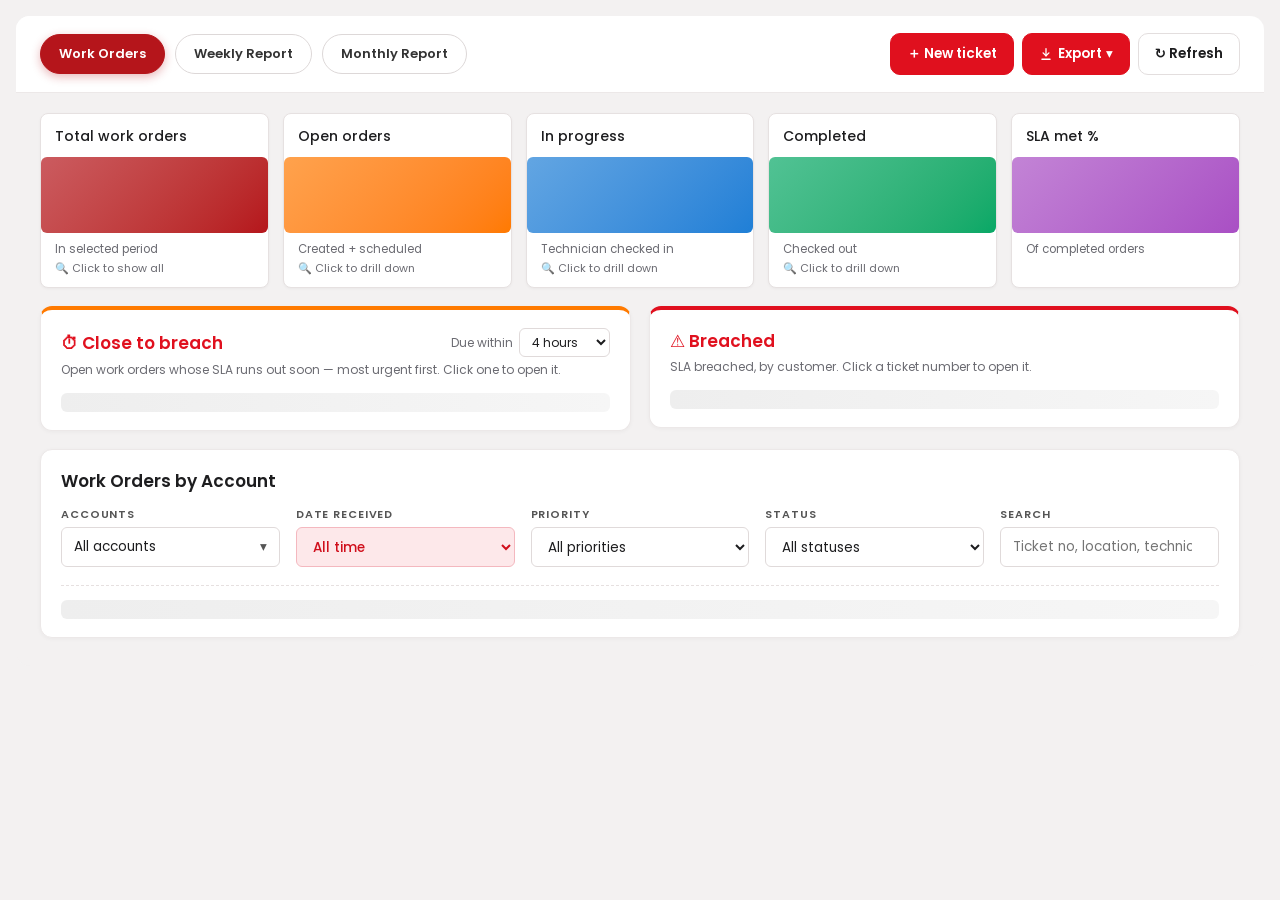
==== assets/admin-dashboard/index.html @ 190ea14c "Auto deploy build from 0981d8e" ====
<!doctype html>
<html lang="en">
<head>
<meta charset="utf-8">
<meta name="viewport" content="width=device-width,initial-scale=1">
<title>Vantage Live Operations</title>
<link rel="preconnect" href="https://fonts.googleapis.com">
<link href="https://fonts.googleapis.com/css2?family=Poppins:wght@400;500;600;700&display=swap" rel="stylesheet">
<style>
:root { --font-anthropic-sans: "Poppins", system-ui, -apple-system, "Segoe UI", sans-serif; --cds-dur-slow: .3s; }
* { box-sizing: border-box; }
html, body { margin: 0; background: #f3f1f1; }
body { padding: 16px; font-family: var(--font-anthropic-sans); }
#dash-root { max-width: 1440px; margin: 0 auto; }
.dash-skeleton { position: relative; color: transparent !important; }
.dash-skeleton:empty, .vt-kpi .val.dash-skeleton { min-height: 1.2em; background: linear-gradient(90deg,#eee,#f6f6f6,#eee); background-size: 200% 100%; border-radius: 6px; animation: vtsk 1.2s infinite linear; }
@keyframes vtsk { to { background-position: -200% 0; } }
@media (max-width: 600px) { body { padding: 8px; } }
</style>
<script>
// https://d3js.org v7.9.0 Copyright 2010-2023 Mike Bostock
!function(t,n){"object"==typeof exports&&"undefined"!=typeof module?n(exports):"function"==typeof define&&define.amd?define(["exports"],n):n((t="undefined"!=typeof globalThis?globalThis:t||self).d3=t.d3||{})}(this,(function(t){"use strict";function n(t,n){return null==t||null==n?NaN:t<n?-1:t>n?1:t>=n?0:NaN}function e(t,n){return null==t||null==n?NaN:n<t?-1:n>t?1:n>=t?0:NaN}function r(t){let r,o,a;function u(t,n,e=0,i=t.length){if(e<i){if(0!==r(n,n))return i;do{const r=e+i>>>1;o(t[r],n)<0?e=r+1:i=r}while(e<i)}return e}return 2!==t.length?(r=n,o=(e,r)=>n(t(e),r),a=(n,e)=>t(n)-e):(r=t===n||t===e?t:i,o=t,a=t),{left:u,center:function(t,n,e=0,r=t.length){const i=u(t,n,e,r-1);return i>e&&a(t[i-1],n)>-a(t[i],n)?i-1:i},right:function(t,n,e=0,i=t.length){if(e<i){if(0!==r(n,n))return i;do{const r=e+i>>>1;o(t[r],n)<=0?e=r+1:i=r}while(e<i)}return e}}}function i(){return 0}function o(t){return null===t?NaN:+t}const a=r(n),u=a.right,c=a.left,f=r(o).center;var s=u;const l=d(y),h=d((function(t){const n=y(t);return(t,e,r,i,o)=>{n(t,e,(r<<=2)+0,(i<<=2)+0,o<<=2),n(t,e,r+1,i+1,o),n(t,e,r+2,i+2,o),n(t,e,r+3,i+3,o)}}));function d(t){return function(n,e,r=e){if(!((e=+e)>=0))throw new RangeError("invalid rx");if(!((r=+r)>=0))throw new RangeError("invalid ry");let{data:i,width:o,height:a}=n;if(!((o=Math.floor(o))>=0))throw new RangeError("invalid width");if(!((a=Math.floor(void 0!==a?a:i.length/o))>=0))throw new RangeError("invalid height");if(!o||!a||!e&&!r)return n;const u=e&&t(e),c=r&&t(r),f=i.slice();return u&&c?(p(u,f,i,o,a),p(u,i,f,o,a),p(u,f,i,o,a),g(c,i,f,o,a),g(c,f,i,o,a),g(c,i,f,o,a)):u?(p(u,i,f,o,a),p(u,f,i,o,a),p(u,i,f,o,a)):c&&(g(c,i,f,o,a),g(c,f,i,o,a),g(c,i,f,o,a)),n}}function p(t,n,e,r,i){for(let o=0,a=r*i;o<a;)t(n,e,o,o+=r,1)}function g(t,n,e,r,i){for(let o=0,a=r*i;o<r;++o)t(n,e,o,o+a,r)}function y(t){const n=Math.floor(t);if(n===t)return function(t){const n=2*t+1;return(e,r,i,o,a)=>{if(!((o-=a)>=i))return;let u=t*r[i];const c=a*t;for(let t=i,n=i+c;t<n;t+=a)u+=r[Math.min(o,t)];for(let t=i,f=o;t<=f;t+=a)u+=r[Math.min(o,t+c)],e[t]=u/n,u-=r[Math.max(i,t-c)]}}(t);const e=t-n,r=2*t+1;return(t,i,o,a,u)=>{if(!((a-=u)>=o))return;let c=n*i[o];const f=u*n,s=f+u;for(let t=o,n=o+f;t<n;t+=u)c+=i[Math.min(a,t)];for(let n=o,l=a;n<=l;n+=u)c+=i[Math.min(a,n+f)],t[n]=(c+e*(i[Math.max(o,n-s)]+i[Math.min(a,n+s)]))/r,c-=i[Math.max(o,n-f)]}}function v(t,n){let e=0;if(void 0===n)for(let n of t)null!=n&&(n=+n)>=n&&++e;else{let r=-1;for(let i of t)null!=(i=n(i,++r,t))&&(i=+i)>=i&&++e}return e}function _(t){return 0|t.length}function b(t){return!(t>0)}function m(t){return"object"!=typeof t||"length"in t?t:Array.from(t)}function x(t,n){let e,r=0,i=0,o=0;if(void 0===n)for(let n of t)null!=n&&(n=+n)>=n&&(e=n-i,i+=e/++r,o+=e*(n-i));else{let a=-1;for(let u of t)null!=(u=n(u,++a,t))&&(u=+u)>=u&&(e=u-i,i+=e/++r,o+=e*(u-i))}if(r>1)return o/(r-1)}function w(t,n){const e=x(t,n);return e?Math.sqrt(e):e}function M(t,n){let e,r;if(void 0===n)for(const n of t)null!=n&&(void 0===e?n>=n&&(e=r=n):(e>n&&(e=n),r<n&&(r=n)));else{let i=-1;for(let o of t)null!=(o=n(o,++i,t))&&(void 0===e?o>=o&&(e=r=o):(e>o&&(e=o),r<o&&(r=o)))}return[e,r]}class T{constructor(){this._partials=new Float64Array(32),this._n=0}add(t){const n=this._partials;let e=0;for(let r=0;r<this._n&&r<32;r++){const i=n[r],o=t+i,a=Math.abs(t)<Math.abs(i)?t-(o-i):i-(o-t);a&&(n[e++]=a),t=o}return n[e]=t,this._n=e+1,this}valueOf(){const t=this._partials;let n,e,r,i=this._n,o=0;if(i>0){for(o=t[--i];i>0&&(n=o,e=t[--i],o=n+e,r=e-(o-n),!r););i>0&&(r<0&&t[i-1]<0||r>0&&t[i-1]>0)&&(e=2*r,n=o+e,e==n-o&&(o=n))}return o}}class InternMap extends Map{constructor(t,n=N){if(super(),Object.defineProperties(this,{_intern:{value:new Map},_key:{value:n}}),null!=t)for(const[n,e]of t)this.set(n,e)}get(t){return super.get(A(this,t))}has(t){return super.has(A(this,t))}set(t,n){return super.set(S(this,t),n)}delete(t){return super.delete(E(this,t))}}class InternSet extends Set{constructor(t,n=N){if(super(),Object.defineProperties(this,{_intern:{value:new Map},_key:{value:n}}),null!=t)for(const n of t)this.add(n)}has(t){return super.has(A(this,t))}add(t){return super.add(S(this,t))}delete(t){return super.delete(E(this,t))}}function A({_intern:t,_key:n},e){const r=n(e);return t.has(r)?t.get(r):e}function S({_intern:t,_key:n},e){const r=n(e);return t.has(r)?t.get(r):(t.set(r,e),e)}function E({_intern:t,_key:n},e){const r=n(e);return t.has(r)&&(e=t.get(r),t.delete(r)),e}function N(t){return null!==t&&"object"==typeof t?t.valueOf():t}function k(t){return t}function C(t,...n){return F(t,k,k,n)}function P(t,...n){return F(t,Array.from,k,n)}function z(t,n){for(let e=1,r=n.length;e<r;++e)t=t.flatMap((t=>t.pop().map((([n,e])=>[...t,n,e]))));return t}function $(t,n,...e){return F(t,k,n,e)}function D(t,n,...e){return F(t,Array.from,n,e)}function R(t){if(1!==t.length)throw new Error("duplicate key");return t[0]}function F(t,n,e,r){return function t(i,o){if(o>=r.length)return e(i);const a=new InternMap,u=r[o++];let c=-1;for(const t of i){const n=u(t,++c,i),e=a.get(n);e?e.push(t):a.set(n,[t])}for(const[n,e]of a)a.set(n,t(e,o));return n(a)}(t,0)}function q(t,n){return Array.from(n,(n=>t[n]))}function U(t,...n){if("function"!=typeof t[Symbol.iterator])throw new TypeError("values is not iterable");t=Array.from(t);let[e]=n;if(e&&2!==e.length||n.length>1){const r=Uint32Array.from(t,((t,n)=>n));return n.length>1?(n=n.map((n=>t.map(n))),r.sort(((t,e)=>{for(const r of n){const n=O(r[t],r[e]);if(n)return n}}))):(e=t.map(e),r.sort(((t,n)=>O(e[t],e[n])))),q(t,r)}return t.sort(I(e))}function I(t=n){if(t===n)return O;if("function"!=typeof t)throw new TypeError("compare is not a function");return(n,e)=>{const r=t(n,e);return r||0===r?r:(0===t(e,e))-(0===t(n,n))}}function O(t,n){return(null==t||!(t>=t))-(null==n||!(n>=n))||(t<n?-1:t>n?1:0)}var B=Array.prototype.slice;function Y(t){return()=>t}const L=Math.sqrt(50),j=Math.sqrt(10),H=Math.sqrt(2);function X(t,n,e){const r=(n-t)/Math.max(0,e),i=Math.floor(Math.log10(r)),o=r/Math.pow(10,i),a=o>=L?10:o>=j?5:o>=H?2:1;let u,c,f;return i<0?(f=Math.pow(10,-i)/a,u=Math.round(t*f),c=Math.round(n*f),u/f<t&&++u,c/f>n&&--c,f=-f):(f=Math.pow(10,i)*a,u=Math.round(t/f),c=Math.round(n/f),u*f<t&&++u,c*f>n&&--c),c<u&&.5<=e&&e<2?X(t,n,2*e):[u,c,f]}function G(t,n,e){if(!((e=+e)>0))return[];if((t=+t)===(n=+n))return[t];const r=n<t,[i,o,a]=r?X(n,t,e):X(t,n,e);if(!(o>=i))return[];const u=o-i+1,c=new Array(u);if(r)if(a<0)for(let t=0;t<u;++t)c[t]=(o-t)/-a;else for(let t=0;t<u;++t)c[t]=(o-t)*a;else if(a<0)for(let t=0;t<u;++t)c[t]=(i+t)/-a;else for(let t=0;t<u;++t)c[t]=(i+t)*a;return c}function V(t,n,e){return X(t=+t,n=+n,e=+e)[2]}function W(t,n,e){e=+e;const r=(n=+n)<(t=+t),i=r?V(n,t,e):V(t,n,e);return(r?-1:1)*(i<0?1/-i:i)}function Z(t,n,e){let r;for(;;){const i=V(t,n,e);if(i===r||0===i||!isFinite(i))return[t,n];i>0?(t=Math.floor(t/i)*i,n=Math.ceil(n/i)*i):i<0&&(t=Math.ceil(t*i)/i,n=Math.floor(n*i)/i),r=i}}function K(t){return Math.max(1,Math.ceil(Math.log(v(t))/Math.LN2)+1)}function Q(){var t=k,n=M,e=K;function r(r){Array.isArray(r)||(r=Array.from(r));var i,o,a,u=r.length,c=new Array(u);for(i=0;i<u;++i)c[i]=t(r[i],i,r);var f=n(c),l=f[0],h=f[1],d=e(c,l,h);if(!Array.isArray(d)){const t=h,e=+d;if(n===M&&([l,h]=Z(l,h,e)),(d=G(l,h,e))[0]<=l&&(a=V(l,h,e)),d[d.length-1]>=h)if(t>=h&&n===M){const t=V(l,h,e);isFinite(t)&&(t>0?h=(Math.floor(h/t)+1)*t:t<0&&(h=(Math.ceil(h*-t)+1)/-t))}else d.pop()}for(var p=d.length,g=0,y=p;d[g]<=l;)++g;for(;d[y-1]>h;)--y;(g||y<p)&&(d=d.slice(g,y),p=y-g);var v,_=new Array(p+1);for(i=0;i<=p;++i)(v=_[i]=[]).x0=i>0?d[i-1]:l,v.x1=i<p?d[i]:h;if(isFinite(a)){if(a>0)for(i=0;i<u;++i)null!=(o=c[i])&&l<=o&&o<=h&&_[Math.min(p,Math.floor((o-l)/a))].push(r[i]);else if(a<0)for(i=0;i<u;++i)if(null!=(o=c[i])&&l<=o&&o<=h){const t=Math.floor((l-o)*a);_[Math.min(p,t+(d[t]<=o))].push(r[i])}}else for(i=0;i<u;++i)null!=(o=c[i])&&l<=o&&o<=h&&_[s(d,o,0,p)].push(r[i]);return _}return r.value=function(n){return arguments.length?(t="function"==typeof n?n:Y(n),r):t},r.domain=function(t){return arguments.length?(n="function"==typeof t?t:Y([t[0],t[1]]),r):n},r.thresholds=function(t){return arguments.length?(e="function"==typeof t?t:Y(Array.isArray(t)?B.call(t):t),r):e},r}function J(t,n){let e;if(void 0===n)for(const n of t)null!=n&&(e<n||void 0===e&&n>=n)&&(e=n);else{let r=-1;for(let i of t)null!=(i=n(i,++r,t))&&(e<i||void 0===e&&i>=i)&&(e=i)}return e}function tt(t,n){let e,r=-1,i=-1;if(void 0===n)for(const n of t)++i,null!=n&&(e<n||void 0===e&&n>=n)&&(e=n,r=i);else for(let o of t)null!=(o=n(o,++i,t))&&(e<o||void 0===e&&o>=o)&&(e=o,r=i);return r}function nt(t,n){let e;if(void 0===n)for(const n of t)null!=n&&(e>n||void 0===e&&n>=n)&&(e=n);else{let r=-1;for(let i of t)null!=(i=n(i,++r,t))&&(e>i||void 0===e&&i>=i)&&(e=i)}return e}function et(t,n){let e,r=-1,i=-1;if(void 0===n)for(const n of t)++i,null!=n&&(e>n||void 0===e&&n>=n)&&(e=n,r=i);else for(let o of t)null!=(o=n(o,++i,t))&&(e>o||void 0===e&&o>=o)&&(e=o,r=i);return r}function rt(t,n,e=0,r=1/0,i){if(n=Math.floor(n),e=Math.floor(Math.max(0,e)),r=Math.floor(Math.min(t.length-1,r)),!(e<=n&&n<=r))return t;for(i=void 0===i?O:I(i);r>e;){if(r-e>600){const o=r-e+1,a=n-e+1,u=Math.log(o),c=.5*Math.exp(2*u/3),f=.5*Math.sqrt(u*c*(o-c)/o)*(a-o/2<0?-1:1);rt(t,n,Math.max(e,Math.floor(n-a*c/o+f)),Math.min(r,Math.floor(n+(o-a)*c/o+f)),i)}const o=t[n];let a=e,u=r;for(it(t,e,n),i(t[r],o)>0&&it(t,e,r);a<u;){for(it(t,a,u),++a,--u;i(t[a],o)<0;)++a;for(;i(t[u],o)>0;)--u}0===i(t[e],o)?it(t,e,u):(++u,it(t,u,r)),u<=n&&(e=u+1),n<=u&&(r=u-1)}return t}function it(t,n,e){const r=t[n];t[n]=t[e],t[e]=r}function ot(t,e=n){let r,i=!1;if(1===e.length){let o;for(const a of t){const t=e(a);(i?n(t,o)>0:0===n(t,t))&&(r=a,o=t,i=!0)}}else for(const n of t)(i?e(n,r)>0:0===e(n,n))&&(r=n,i=!0);return r}function at(t,n,e){if(t=Float64Array.from(function*(t,n){if(void 0===n)for(let n of t)null!=n&&(n=+n)>=n&&(yield n);else{let e=-1;for(let r of t)null!=(r=n(r,++e,t))&&(r=+r)>=r&&(yield r)}}(t,e)),(r=t.length)&&!isNaN(n=+n)){if(n<=0||r<2)return nt(t);if(n>=1)return J(t);var r,i=(r-1)*n,o=Math.floor(i),a=J(rt(t,o).subarray(0,o+1));return a+(nt(t.subarray(o+1))-a)*(i-o)}}function ut(t,n,e=o){if((r=t.length)&&!isNaN(n=+n)){if(n<=0||r<2)return+e(t[0],0,t);if(n>=1)return+e(t[r-1],r-1,t);var r,i=(r-1)*n,a=Math.floor(i),u=+e(t[a],a,t);return u+(+e(t[a+1],a+1,t)-u)*(i-a)}}function ct(t,n,e=o){if(!isNaN(n=+n)){if(r=Float64Array.from(t,((n,r)=>o(e(t[r],r,t)))),n<=0)return et(r);if(n>=1)return tt(r);var r,i=Uint32Array.from(t,((t,n)=>n)),a=r.length-1,u=Math.floor(a*n);return rt(i,u,0,a,((t,n)=>O(r[t],r[n]))),(u=ot(i.subarray(0,u+1),(t=>r[t])))>=0?u:-1}}function ft(t){return Array.from(function*(t){for(const n of t)yield*n}(t))}function st(t,n){return[t,n]}function lt(t,n,e){t=+t,n=+n,e=(i=arguments.length)<2?(n=t,t=0,1):i<3?1:+e;for(var r=-1,i=0|Math.max(0,Math.ceil((n-t)/e)),o=new Array(i);++r<i;)o[r]=t+r*e;return o}function ht(t,e=n){if(1===e.length)return et(t,e);let r,i=-1,o=-1;for(const n of t)++o,(i<0?0===e(n,n):e(n,r)<0)&&(r=n,i=o);return i}var dt=pt(Math.random);function pt(t){return function(n,e=0,r=n.length){let i=r-(e=+e);for(;i;){const r=t()*i--|0,o=n[i+e];n[i+e]=n[r+e],n[r+e]=o}return n}}function gt(t){if(!(i=t.length))return[];for(var n=-1,e=nt(t,yt),r=new Array(e);++n<e;)for(var i,o=-1,a=r[n]=new Array(i);++o<i;)a[o]=t[o][n];return r}function yt(t){return t.length}function vt(t){return t instanceof InternSet?t:new InternSet(t)}function _t(t,n){const e=t[Symbol.iterator](),r=new Set;for(const t of n){const n=bt(t);if(r.has(n))continue;let i,o;for(;({value:i,done:o}=e.next());){if(o)return!1;const t=bt(i);if(r.add(t),Object.is(n,t))break}}return!0}function bt(t){return null!==t&&"object"==typeof t?t.valueOf():t}function mt(t){return t}var xt=1,wt=2,Mt=3,Tt=4,At=1e-6;function St(t){return"translate("+t+",0)"}function Et(t){return"translate(0,"+t+")"}function Nt(t){return n=>+t(n)}function kt(t,n){return n=Math.max(0,t.bandwidth()-2*n)/2,t.round()&&(n=Math.round(n)),e=>+t(e)+n}function Ct(){return!this.__axis}function Pt(t,n){var e=[],r=null,i=null,o=6,a=6,u=3,c="undefined"!=typeof window&&window.devicePixelRatio>1?0:.5,f=t===xt||t===Tt?-1:1,s=t===Tt||t===wt?"x":"y",l=t===xt||t===Mt?St:Et;function h(h){var d=null==r?n.ticks?n.ticks.apply(n,e):n.domain():r,p=null==i?n.tickFormat?n.tickFormat.apply(n,e):mt:i,g=Math.max(o,0)+u,y=n.range(),v=+y[0]+c,_=+y[y.length-1]+c,b=(n.bandwidth?kt:Nt)(n.copy(),c),m=h.selection?h.selection():h,x=m.selectAll(".domain").data([null]),w=m.selectAll(".tick").data(d,n).order(),M=w.exit(),T=w.enter().append("g").attr("class","tick"),A=w.select("line"),S=w.select("text");x=x.merge(x.enter().insert("path",".tick").attr("class","domain").attr("stroke","currentColor")),w=w.merge(T),A=A.merge(T.append("line").attr("stroke","currentColor").attr(s+"2",f*o)),S=S.merge(T.append("text").attr("fill","currentColor").attr(s,f*g).attr("dy",t===xt?"0em":t===Mt?"0.71em":"0.32em")),h!==m&&(x=x.transition(h),w=w.transition(h),A=A.transition(h),S=S.transition(h),M=M.transition(h).attr("opacity",At).attr("transform",(function(t){return isFinite(t=b(t))?l(t+c):this.getAttribute("transform")})),T.attr("opacity",At).attr("transform",(function(t){var n=this.parentNode.__axis;return l((n&&isFinite(n=n(t))?n:b(t))+c)}))),M.remove(),x.attr("d",t===Tt||t===wt?a?"M"+f*a+","+v+"H"+c+"V"+_+"H"+f*a:"M"+c+","+v+"V"+_:a?"M"+v+","+f*a+"V"+c+"H"+_+"V"+f*a:"M"+v+","+c+"H"+_),w.attr("opacity",1).attr("transform",(function(t){return l(b(t)+c)})),A.attr(s+"2",f*o),S.attr(s,f*g).text(p),m.filter(Ct).attr("fill","none").attr("font-size",10).attr("font-family","sans-serif").attr("text-anchor",t===wt?"start":t===Tt?"end":"middle"),m.each((function(){this.__axis=b}))}return h.scale=function(t){return arguments.length?(n=t,h):n},h.ticks=function(){return e=Array.from(arguments),h},h.tickArguments=function(t){return arguments.length?(e=null==t?[]:Array.from(t),h):e.slice()},h.tickValues=function(t){return arguments.length?(r=null==t?null:Array.from(t),h):r&&r.slice()},h.tickFormat=function(t){return arguments.length?(i=t,h):i},h.tickSize=function(t){return arguments.length?(o=a=+t,h):o},h.tickSizeInner=function(t){return arguments.length?(o=+t,h):o},h.tickSizeOuter=function(t){return arguments.length?(a=+t,h):a},h.tickPadding=function(t){return arguments.length?(u=+t,h):u},h.offset=function(t){return arguments.length?(c=+t,h):c},h}var zt={value:()=>{}};function $t(){for(var t,n=0,e=arguments.length,r={};n<e;++n){if(!(t=arguments[n]+"")||t in r||/[\s.]/.test(t))throw new Error("illegal type: "+t);r[t]=[]}return new Dt(r)}function Dt(t){this._=t}function Rt(t,n){for(var e,r=0,i=t.length;r<i;++r)if((e=t[r]).name===n)return e.value}function Ft(t,n,e){for(var r=0,i=t.length;r<i;++r)if(t[r].name===n){t[r]=zt,t=t.slice(0,r).concat(t.slice(r+1));break}return null!=e&&t.push({name:n,value:e}),t}Dt.prototype=$t.prototype={constructor:Dt,on:function(t,n){var e,r,i=this._,o=(r=i,(t+"").trim().split(/^|\s+/).map((function(t){var n="",e=t.indexOf(".");if(e>=0&&(n=t.slice(e+1),t=t.slice(0,e)),t&&!r.hasOwnProperty(t))throw new Error("unknown type: "+t);return{type:t,name:n}}))),a=-1,u=o.length;if(!(arguments.length<2)){if(null!=n&&"function"!=typeof n)throw new Error("invalid callback: "+n);for(;++a<u;)if(e=(t=o[a]).type)i[e]=Ft(i[e],t.name,n);else if(null==n)for(e in i)i[e]=Ft(i[e],t.name,null);return this}for(;++a<u;)if((e=(t=o[a]).type)&&(e=Rt(i[e],t.name)))return e},copy:function(){var t={},n=this._;for(var e in n)t[e]=n[e].slice();return new Dt(t)},call:function(t,n){if((e=arguments.length-2)>0)for(var e,r,i=new Array(e),o=0;o<e;++o)i[o]=arguments[o+2];if(!this._.hasOwnProperty(t))throw new Error("unknown type: "+t);for(o=0,e=(r=this._[t]).length;o<e;++o)r[o].value.apply(n,i)},apply:function(t,n,e){if(!this._.hasOwnProperty(t))throw new Error("unknown type: "+t);for(var r=this._[t],i=0,o=r.length;i<o;++i)r[i].value.apply(n,e)}};var qt="http://www.w3.org/1999/xhtml",Ut={svg:"http://www.w3.org/2000/svg",xhtml:qt,xlink:"http://www.w3.org/1999/xlink",xml:"http://www.w3.org/XML/1998/namespace",xmlns:"http://www.w3.org/2000/xmlns/"};function It(t){var n=t+="",e=n.indexOf(":");return e>=0&&"xmlns"!==(n=t.slice(0,e))&&(t=t.slice(e+1)),Ut.hasOwnProperty(n)?{space:Ut[n],local:t}:t}function Ot(t){return function(){var n=this.ownerDocument,e=this.namespaceURI;return e===qt&&n.documentElement.namespaceURI===qt?n.createElement(t):n.createElementNS(e,t)}}function Bt(t){return function(){return this.ownerDocument.createElementNS(t.space,t.local)}}function Yt(t){var n=It(t);return(n.local?Bt:Ot)(n)}function Lt(){}function jt(t){return null==t?Lt:function(){return this.querySelector(t)}}function Ht(t){return null==t?[]:Array.isArray(t)?t:Array.from(t)}function Xt(){return[]}function Gt(t){return null==t?Xt:function(){return this.querySelectorAll(t)}}function Vt(t){return function(){return this.matches(t)}}function Wt(t){return function(n){return n.matches(t)}}var Zt=Array.prototype.find;function Kt(){return this.firstElementChild}var Qt=Array.prototype.filter;function Jt(){return Array.from(this.children)}function tn(t){return new Array(t.length)}function nn(t,n){this.ownerDocument=t.ownerDocument,this.namespaceURI=t.namespaceURI,this._next=null,this._parent=t,this.__data__=n}function en(t,n,e,r,i,o){for(var a,u=0,c=n.length,f=o.length;u<f;++u)(a=n[u])?(a.__data__=o[u],r[u]=a):e[u]=new nn(t,o[u]);for(;u<c;++u)(a=n[u])&&(i[u]=a)}function rn(t,n,e,r,i,o,a){var u,c,f,s=new Map,l=n.length,h=o.length,d=new Array(l);for(u=0;u<l;++u)(c=n[u])&&(d[u]=f=a.call(c,c.__data__,u,n)+"",s.has(f)?i[u]=c:s.set(f,c));for(u=0;u<h;++u)f=a.call(t,o[u],u,o)+"",(c=s.get(f))?(r[u]=c,c.__data__=o[u],s.delete(f)):e[u]=new nn(t,o[u]);for(u=0;u<l;++u)(c=n[u])&&s.get(d[u])===c&&(i[u]=c)}function on(t){return t.__data__}function an(t){return"object"==typeof t&&"length"in t?t:Array.from(t)}function un(t,n){return t<n?-1:t>n?1:t>=n?0:NaN}function cn(t){return function(){this.removeAttribute(t)}}function fn(t){return function(){this.removeAttributeNS(t.space,t.local)}}function sn(t,n){return function(){this.setAttribute(t,n)}}function ln(t,n){return function(){this.setAttributeNS(t.space,t.local,n)}}function hn(t,n){return function(){var e=n.apply(this,arguments);null==e?this.removeAttribute(t):this.setAttribute(t,e)}}function dn(t,n){return function(){var e=n.apply(this,arguments);null==e?this.removeAttributeNS(t.space,t.local):this.setAttributeNS(t.space,t.local,e)}}function pn(t){return t.ownerDocument&&t.ownerDocument.defaultView||t.document&&t||t.defaultView}function gn(t){return function(){this.style.removeProperty(t)}}function yn(t,n,e){return function(){this.style.setProperty(t,n,e)}}function vn(t,n,e){return function(){var r=n.apply(this,arguments);null==r?this.style.removeProperty(t):this.style.setProperty(t,r,e)}}function _n(t,n){return t.style.getPropertyValue(n)||pn(t).getComputedStyle(t,null).getPropertyValue(n)}function bn(t){return function(){delete this[t]}}function mn(t,n){return function(){this[t]=n}}function xn(t,n){return function(){var e=n.apply(this,arguments);null==e?delete this[t]:this[t]=e}}function wn(t){return t.trim().split(/^|\s+/)}function Mn(t){return t.classList||new Tn(t)}function Tn(t){this._node=t,this._names=wn(t.getAttribute("class")||"")}function An(t,n){for(var e=Mn(t),r=-1,i=n.length;++r<i;)e.add(n[r])}function Sn(t,n){for(var e=Mn(t),r=-1,i=n.length;++r<i;)e.remove(n[r])}function En(t){return function(){An(this,t)}}function Nn(t){return function(){Sn(this,t)}}function kn(t,n){return function(){(n.apply(this,arguments)?An:Sn)(this,t)}}function Cn(){this.textContent=""}function Pn(t){return function(){this.textContent=t}}function zn(t){return function(){var n=t.apply(this,arguments);this.textContent=null==n?"":n}}function $n(){this.innerHTML=""}function Dn(t){return function(){this.innerHTML=t}}function Rn(t){return function(){var n=t.apply(this,arguments);this.innerHTML=null==n?"":n}}function Fn(){this.nextSibling&&this.parentNode.appendChild(this)}function qn(){this.previousSibling&&this.parentNode.insertBefore(this,this.parentNode.firstChild)}function Un(){return null}function In(){var t=this.parentNode;t&&t.removeChild(this)}function On(){var t=this.cloneNode(!1),n=this.parentNode;return n?n.insertBefore(t,this.nextSibling):t}function Bn(){var t=this.cloneNode(!0),n=this.parentNode;return n?n.insertBefore(t,this.nextSibling):t}function Yn(t){return function(){var n=this.__on;if(n){for(var e,r=0,i=-1,o=n.length;r<o;++r)e=n[r],t.type&&e.type!==t.type||e.name!==t.name?n[++i]=e:this.removeEventListener(e.type,e.listener,e.options);++i?n.length=i:delete this.__on}}}function Ln(t,n,e){return function(){var r,i=this.__on,o=function(t){return function(n){t.call(this,n,this.__data__)}}(n);if(i)for(var a=0,u=i.length;a<u;++a)if((r=i[a]).type===t.type&&r.name===t.name)return this.removeEventListener(r.type,r.listener,r.options),this.addEventListener(r.type,r.listener=o,r.options=e),void(r.value=n);this.addEventListener(t.type,o,e),r={type:t.type,name:t.name,value:n,listener:o,options:e},i?i.push(r):this.__on=[r]}}function jn(t,n,e){var r=pn(t),i=r.CustomEvent;"function"==typeof i?i=new i(n,e):(i=r.document.createEvent("Event"),e?(i.initEvent(n,e.bubbles,e.cancelable),i.detail=e.detail):i.initEvent(n,!1,!1)),t.dispatchEvent(i)}function Hn(t,n){return function(){return jn(this,t,n)}}function Xn(t,n){return function(){return jn(this,t,n.apply(this,arguments))}}nn.prototype={constructor:nn,appendChild:function(t){return this._parent.insertBefore(t,this._next)},insertBefore:function(t,n){return this._parent.insertBefore(t,n)},querySelector:function(t){return this._parent.querySelector(t)},querySelectorAll:function(t){return this._parent.querySelectorAll(t)}},Tn.prototype={add:function(t){this._names.indexOf(t)<0&&(this._names.push(t),this._node.setAttribute("class",this._names.join(" ")))},remove:function(t){var n=this._names.indexOf(t);n>=0&&(this._names.splice(n,1),this._node.setAttribute("class",this._names.join(" ")))},contains:function(t){return this._names.indexOf(t)>=0}};var Gn=[null];function Vn(t,n){this._groups=t,this._parents=n}function Wn(){return new Vn([[document.documentElement]],Gn)}function Zn(t){return"string"==typeof t?new Vn([[document.querySelector(t)]],[document.documentElement]):new Vn([[t]],Gn)}Vn.prototype=Wn.prototype={constructor:Vn,select:function(t){"function"!=typeof t&&(t=jt(t));for(var n=this._groups,e=n.length,r=new Array(e),i=0;i<e;++i)for(var o,a,u=n[i],c=u.length,f=r[i]=new Array(c),s=0;s<c;++s)(o=u[s])&&(a=t.call(o,o.__data__,s,u))&&("__data__"in o&&(a.__data__=o.__data__),f[s]=a);return new Vn(r,this._parents)},selectAll:function(t){t="function"==typeof t?function(t){return function(){return Ht(t.apply(this,arguments))}}(t):Gt(t);for(var n=this._groups,e=n.length,r=[],i=[],o=0;o<e;++o)for(var a,u=n[o],c=u.length,f=0;f<c;++f)(a=u[f])&&(r.push(t.call(a,a.__data__,f,u)),i.push(a));return new Vn(r,i)},selectChild:function(t){return this.select(null==t?Kt:function(t){return function(){return Zt.call(this.children,t)}}("function"==typeof t?t:Wt(t)))},selectChildren:function(t){return this.selectAll(null==t?Jt:function(t){return function(){return Qt.call(this.children,t)}}("function"==typeof t?t:Wt(t)))},filter:function(t){"function"!=typeof t&&(t=Vt(t));for(var n=this._groups,e=n.length,r=new Array(e),i=0;i<e;++i)for(var o,a=n[i],u=a.length,c=r[i]=[],f=0;f<u;++f)(o=a[f])&&t.call(o,o.__data__,f,a)&&c.push(o);return new Vn(r,this._parents)},data:function(t,n){if(!arguments.length)return Array.from(this,on);var e=n?rn:en,r=this._parents,i=this._groups;"function"!=typeof t&&(t=function(t){return function(){return t}}(t));for(var o=i.length,a=new Array(o),u=new Array(o),c=new Array(o),f=0;f<o;++f){var s=r[f],l=i[f],h=l.length,d=an(t.call(s,s&&s.__data__,f,r)),p=d.length,g=u[f]=new Array(p),y=a[f]=new Array(p);e(s,l,g,y,c[f]=new Array(h),d,n);for(var v,_,b=0,m=0;b<p;++b)if(v=g[b]){for(b>=m&&(m=b+1);!(_=y[m])&&++m<p;);v._next=_||null}}return(a=new Vn(a,r))._enter=u,a._exit=c,a},enter:function(){return new Vn(this._enter||this._groups.map(tn),this._parents)},exit:function(){return new Vn(this._exit||this._groups.map(tn),this._parents)},join:function(t,n,e){var r=this.enter(),i=this,o=this.exit();return"function"==typeof t?(r=t(r))&&(r=r.selection()):r=r.append(t+""),null!=n&&(i=n(i))&&(i=i.selection()),null==e?o.remove():e(o),r&&i?r.merge(i).order():i},merge:function(t){for(var n=t.selection?t.selection():t,e=this._groups,r=n._groups,i=e.length,o=r.length,a=Math.min(i,o),u=new Array(i),c=0;c<a;++c)for(var f,s=e[c],l=r[c],h=s.length,d=u[c]=new Array(h),p=0;p<h;++p)(f=s[p]||l[p])&&(d[p]=f);for(;c<i;++c)u[c]=e[c];return new Vn(u,this._parents)},selection:function(){return this},order:function(){for(var t=this._groups,n=-1,e=t.length;++n<e;)for(var r,i=t[n],o=i.length-1,a=i[o];--o>=0;)(r=i[o])&&(a&&4^r.compareDocumentPosition(a)&&a.parentNode.insertBefore(r,a),a=r);return this},sort:function(t){function n(n,e){return n&&e?t(n.__data__,e.__data__):!n-!e}t||(t=un);for(var e=this._groups,r=e.length,i=new Array(r),o=0;o<r;++o){for(var a,u=e[o],c=u.length,f=i[o]=new Array(c),s=0;s<c;++s)(a=u[s])&&(f[s]=a);f.sort(n)}return new Vn(i,this._parents).order()},call:function(){var t=arguments[0];return arguments[0]=this,t.apply(null,arguments),this},nodes:function(){return Array.from(this)},node:function(){for(var t=this._groups,n=0,e=t.length;n<e;++n)for(var r=t[n],i=0,o=r.length;i<o;++i){var a=r[i];if(a)return a}return null},size:function(){let t=0;for(const n of this)++t;return t},empty:function(){return!this.node()},each:function(t){for(var n=this._groups,e=0,r=n.length;e<r;++e)for(var i,o=n[e],a=0,u=o.length;a<u;++a)(i=o[a])&&t.call(i,i.__data__,a,o);return this},attr:function(t,n){var e=It(t);if(arguments.length<2){var r=this.node();return e.local?r.getAttributeNS(e.space,e.local):r.getAttribute(e)}return this.each((null==n?e.local?fn:cn:"function"==typeof n?e.local?dn:hn:e.local?ln:sn)(e,n))},style:function(t,n,e){return arguments.length>1?this.each((null==n?gn:"function"==typeof n?vn:yn)(t,n,null==e?"":e)):_n(this.node(),t)},property:function(t,n){return arguments.length>1?this.each((null==n?bn:"function"==typeof n?xn:mn)(t,n)):this.node()[t]},classed:function(t,n){var e=wn(t+"");if(arguments.length<2){for(var r=Mn(this.node()),i=-1,o=e.length;++i<o;)if(!r.contains(e[i]))return!1;return!0}return this.each(("function"==typeof n?kn:n?En:Nn)(e,n))},text:function(t){return arguments.length?this.each(null==t?Cn:("function"==typeof t?zn:Pn)(t)):this.node().textContent},html:function(t){return arguments.length?this.each(null==t?$n:("function"==typeof t?Rn:Dn)(t)):this.node().innerHTML},raise:function(){return this.each(Fn)},lower:function(){return this.each(qn)},append:function(t){var n="function"==typeof t?t:Yt(t);return this.select((function(){return this.appendChild(n.apply(this,arguments))}))},insert:function(t,n){var e="function"==typeof t?t:Yt(t),r=null==n?Un:"function"==typeof n?n:jt(n);return this.select((function(){return this.insertBefore(e.apply(this,arguments),r.apply(this,arguments)||null)}))},remove:function(){return this.each(In)},clone:function(t){return this.select(t?Bn:On)},datum:function(t){return arguments.length?this.property("__data__",t):this.node().__data__},on:function(t,n,e){var r,i,o=function(t){return t.trim().split(/^|\s+/).map((function(t){var n="",e=t.indexOf(".");return e>=0&&(n=t.slice(e+1),t=t.slice(0,e)),{type:t,name:n}}))}(t+""),a=o.length;if(!(arguments.length<2)){for(u=n?Ln:Yn,r=0;r<a;++r)this.each(u(o[r],n,e));return this}var u=this.node().__on;if(u)for(var c,f=0,s=u.length;f<s;++f)for(r=0,c=u[f];r<a;++r)if((i=o[r]).type===c.type&&i.name===c.name)return c.value},dispatch:function(t,n){return this.each(("function"==typeof n?Xn:Hn)(t,n))},[Symbol.iterator]:function*(){for(var t=this._groups,n=0,e=t.length;n<e;++n)for(var r,i=t[n],o=0,a=i.length;o<a;++o)(r=i[o])&&(yield r)}};var Kn=0;function Qn(){return new Jn}function Jn(){this._="@"+(++Kn).toString(36)}function te(t){let n;for(;n=t.sourceEvent;)t=n;return t}function ne(t,n){if(t=te(t),void 0===n&&(n=t.currentTarget),n){var e=n.ownerSVGElement||n;if(e.createSVGPoint){var r=e.createSVGPoint();return r.x=t.clientX,r.y=t.clientY,[(r=r.matrixTransform(n.getScreenCTM().inverse())).x,r.y]}if(n.getBoundingClientRect){var i=n.getBoundingClientRect();return[t.clientX-i.left-n.clientLeft,t.clientY-i.top-n.clientTop]}}return[t.pageX,t.pageY]}Jn.prototype=Qn.prototype={constructor:Jn,get:function(t){for(var n=this._;!(n in t);)if(!(t=t.parentNode))return;return t[n]},set:function(t,n){return t[this._]=n},remove:function(t){return this._ in t&&delete t[this._]},toString:function(){return this._}};const ee={passive:!1},re={capture:!0,passive:!1};function ie(t){t.stopImmediatePropagation()}function oe(t){t.preventDefault(),t.stopImmediatePropagation()}function ae(t){var n=t.document.documentElement,e=Zn(t).on("dragstart.drag",oe,re);"onselectstart"in n?e.on("selectstart.drag",oe,re):(n.__noselect=n.style.MozUserSelect,n.style.MozUserSelect="none")}function ue(t,n){var e=t.document.documentElement,r=Zn(t).on("dragstart.drag",null);n&&(r.on("click.drag",oe,re),setTimeout((function(){r.on("click.drag",null)}),0)),"onselectstart"in e?r.on("selectstart.drag",null):(e.style.MozUserSelect=e.__noselect,delete e.__noselect)}var ce=t=>()=>t;function fe(t,{sourceEvent:n,subject:e,target:r,identifier:i,active:o,x:a,y:u,dx:c,dy:f,dispatch:s}){Object.defineProperties(this,{type:{value:t,enumerable:!0,configurable:!0},sourceEvent:{value:n,enumerable:!0,configurable:!0},subject:{value:e,enumerable:!0,configurable:!0},target:{value:r,enumerable:!0,configurable:!0},identifier:{value:i,enumerable:!0,configurable:!0},active:{value:o,enumerable:!0,configurable:!0},x:{value:a,enumerable:!0,configurable:!0},y:{value:u,enumerable:!0,configurable:!0},dx:{value:c,enumerable:!0,configurable:!0},dy:{value:f,enumerable:!0,configurable:!0},_:{value:s}})}function se(t){return!t.ctrlKey&&!t.button}function le(){return this.parentNode}function he(t,n){return null==n?{x:t.x,y:t.y}:n}function de(){return navigator.maxTouchPoints||"ontouchstart"in this}function pe(t,n,e){t.prototype=n.prototype=e,e.constructor=t}function ge(t,n){var e=Object.create(t.prototype);for(var r in n)e[r]=n[r];return e}function ye(){}fe.prototype.on=function(){var t=this._.on.apply(this._,arguments);return t===this._?this:t};var ve=.7,_e=1/ve,be="\\s*([+-]?\\d+)\\s*",me="\\s*([+-]?(?:\\d*\\.)?\\d+(?:[eE][+-]?\\d+)?)\\s*",xe="\\s*([+-]?(?:\\d*\\.)?\\d+(?:[eE][+-]?\\d+)?)%\\s*",we=/^#([0-9a-f]{3,8})$/,Me=new RegExp(`^rgb\\(${be},${be},${be}\\)$`),Te=new RegExp(`^rgb\\(${xe},${xe},${xe}\\)$`),Ae=new RegExp(`^rgba\\(${be},${be},${be},${me}\\)$`),Se=new RegExp(`^rgba\\(${xe},${xe},${xe},${me}\\)$`),Ee=new RegExp(`^hsl\\(${me},${xe},${xe}\\)$`),Ne=new RegExp(`^hsla\\(${me},${xe},${xe},${me}\\)$`),ke={aliceblue:15792383,antiquewhite:16444375,aqua:65535,aquamarine:8388564,azure:15794175,beige:16119260,bisque:16770244,black:0,blanchedalmond:16772045,blue:255,blueviolet:9055202,brown:10824234,burlywood:14596231,cadetblue:6266528,chartreuse:8388352,chocolate:13789470,coral:16744272,cornflowerblue:6591981,cornsilk:16775388,crimson:14423100,cyan:65535,darkblue:139,darkcyan:35723,darkgoldenrod:12092939,darkgray:11119017,darkgreen:25600,darkgrey:11119017,darkkhaki:12433259,darkmagenta:9109643,darkolivegreen:5597999,darkorange:16747520,darkorchid:10040012,darkred:9109504,darksalmon:15308410,darkseagreen:9419919,darkslateblue:4734347,darkslategray:3100495,darkslategrey:3100495,darkturquoise:52945,darkviolet:9699539,deeppink:16716947,deepskyblue:49151,dimgray:6908265,dimgrey:6908265,dodgerblue:2003199,firebrick:11674146,floralwhite:16775920,forestgreen:2263842,fuchsia:16711935,gainsboro:14474460,ghostwhite:16316671,gold:16766720,goldenrod:14329120,gray:8421504,green:32768,greenyellow:11403055,grey:8421504,honeydew:15794160,hotpink:16738740,indianred:13458524,indigo:4915330,ivory:16777200,khaki:15787660,lavender:15132410,lavenderblush:16773365,lawngreen:8190976,lemonchiffon:16775885,lightblue:11393254,lightcoral:15761536,lightcyan:14745599,lightgoldenrodyellow:16448210,lightgray:13882323,lightgreen:9498256,lightgrey:13882323,lightpink:16758465,lightsalmon:16752762,lightseagreen:2142890,lightskyblue:8900346,lightslategray:7833753,lightslategrey:7833753,lightsteelblue:11584734,lightyellow:16777184,lime:65280,limegreen:3329330,linen:16445670,magenta:16711935,maroon:8388608,mediumaquamarine:6737322,mediumblue:205,mediumorchid:12211667,mediumpurple:9662683,mediumseagreen:3978097,mediumslateblue:8087790,mediumspringgreen:64154,mediumturquoise:4772300,mediumvioletred:13047173,midnightblue:1644912,mintcream:16121850,mistyrose:16770273,moccasin:16770229,navajowhite:16768685,navy:128,oldlace:16643558,olive:8421376,olivedrab:7048739,orange:16753920,orangered:16729344,orchid:14315734,palegoldenrod:15657130,palegreen:10025880,paleturquoise:11529966,palevioletred:14381203,papayawhip:16773077,peachpuff:16767673,peru:13468991,pink:16761035,plum:14524637,powderblue:11591910,purple:8388736,rebeccapurple:6697881,red:16711680,rosybrown:12357519,royalblue:4286945,saddlebrown:9127187,salmon:16416882,sandybrown:16032864,seagreen:3050327,seashell:16774638,sienna:10506797,silver:12632256,skyblue:8900331,slateblue:6970061,slategray:7372944,slategrey:7372944,snow:16775930,springgreen:65407,steelblue:4620980,tan:13808780,teal:32896,thistle:14204888,tomato:16737095,turquoise:4251856,violet:15631086,wheat:16113331,white:16777215,whitesmoke:16119285,yellow:16776960,yellowgreen:10145074};function Ce(){return this.rgb().formatHex()}function Pe(){return this.rgb().formatRgb()}function ze(t){var n,e;return t=(t+"").trim().toLowerCase(),(n=we.exec(t))?(e=n[1].length,n=parseInt(n[1],16),6===e?$e(n):3===e?new qe(n>>8&15|n>>4&240,n>>4&15|240&n,(15&n)<<4|15&n,1):8===e?De(n>>24&255,n>>16&255,n>>8&255,(255&n)/255):4===e?De(n>>12&15|n>>8&240,n>>8&15|n>>4&240,n>>4&15|240&n,((15&n)<<4|15&n)/255):null):(n=Me.exec(t))?new qe(n[1],n[2],n[3],1):(n=Te.exec(t))?new qe(255*n[1]/100,255*n[2]/100,255*n[3]/100,1):(n=Ae.exec(t))?De(n[1],n[2],n[3],n[4]):(n=Se.exec(t))?De(255*n[1]/100,255*n[2]/100,255*n[3]/100,n[4]):(n=Ee.exec(t))?Le(n[1],n[2]/100,n[3]/100,1):(n=Ne.exec(t))?Le(n[1],n[2]/100,n[3]/100,n[4]):ke.hasOwnProperty(t)?$e(ke[t]):"transparent"===t?new qe(NaN,NaN,NaN,0):null}function $e(t){return new qe(t>>16&255,t>>8&255,255&t,1)}function De(t,n,e,r){return r<=0&&(t=n=e=NaN),new qe(t,n,e,r)}function Re(t){return t instanceof ye||(t=ze(t)),t?new qe((t=t.rgb()).r,t.g,t.b,t.opacity):new qe}function Fe(t,n,e,r){return 1===arguments.length?Re(t):new qe(t,n,e,null==r?1:r)}function qe(t,n,e,r){this.r=+t,this.g=+n,this.b=+e,this.opacity=+r}function Ue(){return`#${Ye(this.r)}${Ye(this.g)}${Ye(this.b)}`}function Ie(){const t=Oe(this.opacity);return`${1===t?"rgb(":"rgba("}${Be(this.r)}, ${Be(this.g)}, ${Be(this.b)}${1===t?")":`, ${t})`}`}function Oe(t){return isNaN(t)?1:Math.max(0,Math.min(1,t))}function Be(t){return Math.max(0,Math.min(255,Math.round(t)||0))}function Ye(t){return((t=Be(t))<16?"0":"")+t.toString(16)}function Le(t,n,e,r){return r<=0?t=n=e=NaN:e<=0||e>=1?t=n=NaN:n<=0&&(t=NaN),new Xe(t,n,e,r)}function je(t){if(t instanceof Xe)return new Xe(t.h,t.s,t.l,t.opacity);if(t instanceof ye||(t=ze(t)),!t)return new Xe;if(t instanceof Xe)return t;var n=(t=t.rgb()).r/255,e=t.g/255,r=t.b/255,i=Math.min(n,e,r),o=Math.max(n,e,r),a=NaN,u=o-i,c=(o+i)/2;return u?(a=n===o?(e-r)/u+6*(e<r):e===o?(r-n)/u+2:(n-e)/u+4,u/=c<.5?o+i:2-o-i,a*=60):u=c>0&&c<1?0:a,new Xe(a,u,c,t.opacity)}function He(t,n,e,r){return 1===arguments.length?je(t):new Xe(t,n,e,null==r?1:r)}function Xe(t,n,e,r){this.h=+t,this.s=+n,this.l=+e,this.opacity=+r}function Ge(t){return(t=(t||0)%360)<0?t+360:t}function Ve(t){return Math.max(0,Math.min(1,t||0))}function We(t,n,e){return 255*(t<60?n+(e-n)*t/60:t<180?e:t<240?n+(e-n)*(240-t)/60:n)}pe(ye,ze,{copy(t){return Object.assign(new this.constructor,this,t)},displayable(){return this.rgb().displayable()},hex:Ce,formatHex:Ce,formatHex8:function(){return this.rgb().formatHex8()},formatHsl:function(){return je(this).formatHsl()},formatRgb:Pe,toString:Pe}),pe(qe,Fe,ge(ye,{brighter(t){return t=null==t?_e:Math.pow(_e,t),new qe(this.r*t,this.g*t,this.b*t,this.opacity)},darker(t){return t=null==t?ve:Math.pow(ve,t),new qe(this.r*t,this.g*t,this.b*t,this.opacity)},rgb(){return this},clamp(){return new qe(Be(this.r),Be(this.g),Be(this.b),Oe(this.opacity))},displayable(){return-.5<=this.r&&this.r<255.5&&-.5<=this.g&&this.g<255.5&&-.5<=this.b&&this.b<255.5&&0<=this.opacity&&this.opacity<=1},hex:Ue,formatHex:Ue,formatHex8:function(){return`#${Ye(this.r)}${Ye(this.g)}${Ye(this.b)}${Ye(255*(isNaN(this.opacity)?1:this.opacity))}`},formatRgb:Ie,toString:Ie})),pe(Xe,He,ge(ye,{brighter(t){return t=null==t?_e:Math.pow(_e,t),new Xe(this.h,this.s,this.l*t,this.opacity)},darker(t){return t=null==t?ve:Math.pow(ve,t),new Xe(this.h,this.s,this.l*t,this.opacity)},rgb(){var t=this.h%360+360*(this.h<0),n=isNaN(t)||isNaN(this.s)?0:this.s,e=this.l,r=e+(e<.5?e:1-e)*n,i=2*e-r;return new qe(We(t>=240?t-240:t+120,i,r),We(t,i,r),We(t<120?t+240:t-120,i,r),this.opacity)},clamp(){return new Xe(Ge(this.h),Ve(this.s),Ve(this.l),Oe(this.opacity))},displayable(){return(0<=this.s&&this.s<=1||isNaN(this.s))&&0<=this.l&&this.l<=1&&0<=this.opacity&&this.opacity<=1},formatHsl(){const t=Oe(this.opacity);return`${1===t?"hsl(":"hsla("}${Ge(this.h)}, ${100*Ve(this.s)}%, ${100*Ve(this.l)}%${1===t?")":`, ${t})`}`}}));const Ze=Math.PI/180,Ke=180/Math.PI,Qe=.96422,Je=1,tr=.82521,nr=4/29,er=6/29,rr=3*er*er,ir=er*er*er;function or(t){if(t instanceof ur)return new ur(t.l,t.a,t.b,t.opacity);if(t instanceof pr)return gr(t);t instanceof qe||(t=Re(t));var n,e,r=lr(t.r),i=lr(t.g),o=lr(t.b),a=cr((.2225045*r+.7168786*i+.0606169*o)/Je);return r===i&&i===o?n=e=a:(n=cr((.4360747*r+.3850649*i+.1430804*o)/Qe),e=cr((.0139322*r+.0971045*i+.7141733*o)/tr)),new ur(116*a-16,500*(n-a),200*(a-e),t.opacity)}function ar(t,n,e,r){return 1===arguments.length?or(t):new ur(t,n,e,null==r?1:r)}function ur(t,n,e,r){this.l=+t,this.a=+n,this.b=+e,this.opacity=+r}function cr(t){return t>ir?Math.pow(t,1/3):t/rr+nr}function fr(t){return t>er?t*t*t:rr*(t-nr)}function sr(t){return 255*(t<=.0031308?12.92*t:1.055*Math.pow(t,1/2.4)-.055)}function lr(t){return(t/=255)<=.04045?t/12.92:Math.pow((t+.055)/1.055,2.4)}function hr(t){if(t instanceof pr)return new pr(t.h,t.c,t.l,t.opacity);if(t instanceof ur||(t=or(t)),0===t.a&&0===t.b)return new pr(NaN,0<t.l&&t.l<100?0:NaN,t.l,t.opacity);var n=Math.atan2(t.b,t.a)*Ke;return new pr(n<0?n+360:n,Math.sqrt(t.a*t.a+t.b*t.b),t.l,t.opacity)}function dr(t,n,e,r){return 1===arguments.length?hr(t):new pr(t,n,e,null==r?1:r)}function pr(t,n,e,r){this.h=+t,this.c=+n,this.l=+e,this.opacity=+r}function gr(t){if(isNaN(t.h))return new ur(t.l,0,0,t.opacity);var n=t.h*Ze;return new ur(t.l,Math.cos(n)*t.c,Math.sin(n)*t.c,t.opacity)}pe(ur,ar,ge(ye,{brighter(t){return new ur(this.l+18*(null==t?1:t),this.a,this.b,this.opacity)},darker(t){return new ur(this.l-18*(null==t?1:t),this.a,this.b,this.opacity)},rgb(){var t=(this.l+16)/116,n=isNaN(this.a)?t:t+this.a/500,e=isNaN(this.b)?t:t-this.b/200;return new qe(sr(3.1338561*(n=Qe*fr(n))-1.6168667*(t=Je*fr(t))-.4906146*(e=tr*fr(e))),sr(-.9787684*n+1.9161415*t+.033454*e),sr(.0719453*n-.2289914*t+1.4052427*e),this.opacity)}})),pe(pr,dr,ge(ye,{brighter(t){return new pr(this.h,this.c,this.l+18*(null==t?1:t),this.opacity)},darker(t){return new pr(this.h,this.c,this.l-18*(null==t?1:t),this.opacity)},rgb(){return gr(this).rgb()}}));var yr=-.14861,vr=1.78277,_r=-.29227,br=-.90649,mr=1.97294,xr=mr*br,wr=mr*vr,Mr=vr*_r-br*yr;function Tr(t,n,e,r){return 1===arguments.length?function(t){if(t instanceof Ar)return new Ar(t.h,t.s,t.l,t.opacity);t instanceof qe||(t=Re(t));var n=t.r/255,e=t.g/255,r=t.b/255,i=(Mr*r+xr*n-wr*e)/(Mr+xr-wr),o=r-i,a=(mr*(e-i)-_r*o)/br,u=Math.sqrt(a*a+o*o)/(mr*i*(1-i)),c=u?Math.atan2(a,o)*Ke-120:NaN;return new Ar(c<0?c+360:c,u,i,t.opacity)}(t):new Ar(t,n,e,null==r?1:r)}function Ar(t,n,e,r){this.h=+t,this.s=+n,this.l=+e,this.opacity=+r}function Sr(t,n,e,r,i){var o=t*t,a=o*t;return((1-3*t+3*o-a)*n+(4-6*o+3*a)*e+(1+3*t+3*o-3*a)*r+a*i)/6}function Er(t){var n=t.length-1;return function(e){var r=e<=0?e=0:e>=1?(e=1,n-1):Math.floor(e*n),i=t[r],o=t[r+1],a=r>0?t[r-1]:2*i-o,u=r<n-1?t[r+2]:2*o-i;return Sr((e-r/n)*n,a,i,o,u)}}function Nr(t){var n=t.length;return function(e){var r=Math.floor(((e%=1)<0?++e:e)*n),i=t[(r+n-1)%n],o=t[r%n],a=t[(r+1)%n],u=t[(r+2)%n];return Sr((e-r/n)*n,i,o,a,u)}}pe(Ar,Tr,ge(ye,{brighter(t){return t=null==t?_e:Math.pow(_e,t),new Ar(this.h,this.s,this.l*t,this.opacity)},darker(t){return t=null==t?ve:Math.pow(ve,t),new Ar(this.h,this.s,this.l*t,this.opacity)},rgb(){var t=isNaN(this.h)?0:(this.h+120)*Ze,n=+this.l,e=isNaN(this.s)?0:this.s*n*(1-n),r=Math.cos(t),i=Math.sin(t);return new qe(255*(n+e*(yr*r+vr*i)),255*(n+e*(_r*r+br*i)),255*(n+e*(mr*r)),this.opacity)}}));var kr=t=>()=>t;function Cr(t,n){return function(e){return t+e*n}}function Pr(t,n){var e=n-t;return e?Cr(t,e>180||e<-180?e-360*Math.round(e/360):e):kr(isNaN(t)?n:t)}function zr(t){return 1==(t=+t)?$r:function(n,e){return e-n?function(t,n,e){return t=Math.pow(t,e),n=Math.pow(n,e)-t,e=1/e,function(r){return Math.pow(t+r*n,e)}}(n,e,t):kr(isNaN(n)?e:n)}}function $r(t,n){var e=n-t;return e?Cr(t,e):kr(isNaN(t)?n:t)}var Dr=function t(n){var e=zr(n);function r(t,n){var r=e((t=Fe(t)).r,(n=Fe(n)).r),i=e(t.g,n.g),o=e(t.b,n.b),a=$r(t.opacity,n.opacity);return function(n){return t.r=r(n),t.g=i(n),t.b=o(n),t.opacity=a(n),t+""}}return r.gamma=t,r}(1);function Rr(t){return function(n){var e,r,i=n.length,o=new Array(i),a=new Array(i),u=new Array(i);for(e=0;e<i;++e)r=Fe(n[e]),o[e]=r.r||0,a[e]=r.g||0,u[e]=r.b||0;return o=t(o),a=t(a),u=t(u),r.opacity=1,function(t){return r.r=o(t),r.g=a(t),r.b=u(t),r+""}}}var Fr=Rr(Er),qr=Rr(Nr);function Ur(t,n){n||(n=[]);var e,r=t?Math.min(n.length,t.length):0,i=n.slice();return function(o){for(e=0;e<r;++e)i[e]=t[e]*(1-o)+n[e]*o;return i}}function Ir(t){return ArrayBuffer.isView(t)&&!(t instanceof DataView)}function Or(t,n){var e,r=n?n.length:0,i=t?Math.min(r,t.length):0,o=new Array(i),a=new Array(r);for(e=0;e<i;++e)o[e]=Gr(t[e],n[e]);for(;e<r;++e)a[e]=n[e];return function(t){for(e=0;e<i;++e)a[e]=o[e](t);return a}}function Br(t,n){var e=new Date;return t=+t,n=+n,function(r){return e.setTime(t*(1-r)+n*r),e}}function Yr(t,n){return t=+t,n=+n,function(e){return t*(1-e)+n*e}}function Lr(t,n){var e,r={},i={};for(e in null!==t&&"object"==typeof t||(t={}),null!==n&&"object"==typeof n||(n={}),n)e in t?r[e]=Gr(t[e],n[e]):i[e]=n[e];return function(t){for(e in r)i[e]=r[e](t);return i}}var jr=/[-+]?(?:\d+\.?\d*|\.?\d+)(?:[eE][-+]?\d+)?/g,Hr=new RegExp(jr.source,"g");function Xr(t,n){var e,r,i,o=jr.lastIndex=Hr.lastIndex=0,a=-1,u=[],c=[];for(t+="",n+="";(e=jr.exec(t))&&(r=Hr.exec(n));)(i=r.index)>o&&(i=n.slice(o,i),u[a]?u[a]+=i:u[++a]=i),(e=e[0])===(r=r[0])?u[a]?u[a]+=r:u[++a]=r:(u[++a]=null,c.push({i:a,x:Yr(e,r)})),o=Hr.lastIndex;return o<n.length&&(i=n.slice(o),u[a]?u[a]+=i:u[++a]=i),u.length<2?c[0]?function(t){return function(n){return t(n)+""}}(c[0].x):function(t){return function(){return t}}(n):(n=c.length,function(t){for(var e,r=0;r<n;++r)u[(e=c[r]).i]=e.x(t);return u.join("")})}function Gr(t,n){var e,r=typeof n;return null==n||"boolean"===r?kr(n):("number"===r?Yr:"string"===r?(e=ze(n))?(n=e,Dr):Xr:n instanceof ze?Dr:n instanceof Date?Br:Ir(n)?Ur:Array.isArray(n)?Or:"function"!=typeof n.valueOf&&"function"!=typeof n.toString||isNaN(n)?Lr:Yr)(t,n)}function Vr(t,n){return t=+t,n=+n,function(e){return Math.round(t*(1-e)+n*e)}}var Wr,Zr=180/Math.PI,Kr={translateX:0,translateY:0,rotate:0,skewX:0,scaleX:1,scaleY:1};function Qr(t,n,e,r,i,o){var a,u,c;return(a=Math.sqrt(t*t+n*n))&&(t/=a,n/=a),(c=t*e+n*r)&&(e-=t*c,r-=n*c),(u=Math.sqrt(e*e+r*r))&&(e/=u,r/=u,c/=u),t*r<n*e&&(t=-t,n=-n,c=-c,a=-a),{translateX:i,translateY:o,rotate:Math.atan2(n,t)*Zr,skewX:Math.atan(c)*Zr,scaleX:a,scaleY:u}}function Jr(t,n,e,r){function i(t){return t.length?t.pop()+" ":""}return function(o,a){var u=[],c=[];return o=t(o),a=t(a),function(t,r,i,o,a,u){if(t!==i||r!==o){var c=a.push("translate(",null,n,null,e);u.push({i:c-4,x:Yr(t,i)},{i:c-2,x:Yr(r,o)})}else(i||o)&&a.push("translate("+i+n+o+e)}(o.translateX,o.translateY,a.translateX,a.translateY,u,c),function(t,n,e,o){t!==n?(t-n>180?n+=360:n-t>180&&(t+=360),o.push({i:e.push(i(e)+"rotate(",null,r)-2,x:Yr(t,n)})):n&&e.push(i(e)+"rotate("+n+r)}(o.rotate,a.rotate,u,c),function(t,n,e,o){t!==n?o.push({i:e.push(i(e)+"skewX(",null,r)-2,x:Yr(t,n)}):n&&e.push(i(e)+"skewX("+n+r)}(o.skewX,a.skewX,u,c),function(t,n,e,r,o,a){if(t!==e||n!==r){var u=o.push(i(o)+"scale(",null,",",null,")");a.push({i:u-4,x:Yr(t,e)},{i:u-2,x:Yr(n,r)})}else 1===e&&1===r||o.push(i(o)+"scale("+e+","+r+")")}(o.scaleX,o.scaleY,a.scaleX,a.scaleY,u,c),o=a=null,function(t){for(var n,e=-1,r=c.length;++e<r;)u[(n=c[e]).i]=n.x(t);return u.join("")}}}var ti=Jr((function(t){const n=new("function"==typeof DOMMatrix?DOMMatrix:WebKitCSSMatrix)(t+"");return n.isIdentity?Kr:Qr(n.a,n.b,n.c,n.d,n.e,n.f)}),"px, ","px)","deg)"),ni=Jr((function(t){return null==t?Kr:(Wr||(Wr=document.createElementNS("http://www.w3.org/2000/svg","g")),Wr.setAttribute("transform",t),(t=Wr.transform.baseVal.consolidate())?Qr((t=t.matrix).a,t.b,t.c,t.d,t.e,t.f):Kr)}),", ",")",")");function ei(t){return((t=Math.exp(t))+1/t)/2}var ri=function t(n,e,r){function i(t,i){var o,a,u=t[0],c=t[1],f=t[2],s=i[0],l=i[1],h=i[2],d=s-u,p=l-c,g=d*d+p*p;if(g<1e-12)a=Math.log(h/f)/n,o=function(t){return[u+t*d,c+t*p,f*Math.exp(n*t*a)]};else{var y=Math.sqrt(g),v=(h*h-f*f+r*g)/(2*f*e*y),_=(h*h-f*f-r*g)/(2*h*e*y),b=Math.log(Math.sqrt(v*v+1)-v),m=Math.log(Math.sqrt(_*_+1)-_);a=(m-b)/n,o=function(t){var r=t*a,i=ei(b),o=f/(e*y)*(i*function(t){return((t=Math.exp(2*t))-1)/(t+1)}(n*r+b)-function(t){return((t=Math.exp(t))-1/t)/2}(b));return[u+o*d,c+o*p,f*i/ei(n*r+b)]}}return o.duration=1e3*a*n/Math.SQRT2,o}return i.rho=function(n){var e=Math.max(.001,+n),r=e*e;return t(e,r,r*r)},i}(Math.SQRT2,2,4);function ii(t){return function(n,e){var r=t((n=He(n)).h,(e=He(e)).h),i=$r(n.s,e.s),o=$r(n.l,e.l),a=$r(n.opacity,e.opacity);return function(t){return n.h=r(t),n.s=i(t),n.l=o(t),n.opacity=a(t),n+""}}}var oi=ii(Pr),ai=ii($r);function ui(t){return function(n,e){var r=t((n=dr(n)).h,(e=dr(e)).h),i=$r(n.c,e.c),o=$r(n.l,e.l),a=$r(n.opacity,e.opacity);return function(t){return n.h=r(t),n.c=i(t),n.l=o(t),n.opacity=a(t),n+""}}}var ci=ui(Pr),fi=ui($r);function si(t){return function n(e){function r(n,r){var i=t((n=Tr(n)).h,(r=Tr(r)).h),o=$r(n.s,r.s),a=$r(n.l,r.l),u=$r(n.opacity,r.opacity);return function(t){return n.h=i(t),n.s=o(t),n.l=a(Math.pow(t,e)),n.opacity=u(t),n+""}}return e=+e,r.gamma=n,r}(1)}var li=si(Pr),hi=si($r);function di(t,n){void 0===n&&(n=t,t=Gr);for(var e=0,r=n.length-1,i=n[0],o=new Array(r<0?0:r);e<r;)o[e]=t(i,i=n[++e]);return function(t){var n=Math.max(0,Math.min(r-1,Math.floor(t*=r)));return o[n](t-n)}}var pi,gi,yi=0,vi=0,_i=0,bi=1e3,mi=0,xi=0,wi=0,Mi="object"==typeof performance&&performance.now?performance:Date,Ti="object"==typeof window&&window.requestAnimationFrame?window.requestAnimationFrame.bind(window):function(t){setTimeout(t,17)};function Ai(){return xi||(Ti(Si),xi=Mi.now()+wi)}function Si(){xi=0}function Ei(){this._call=this._time=this._next=null}function Ni(t,n,e){var r=new Ei;return r.restart(t,n,e),r}function ki(){Ai(),++yi;for(var t,n=pi;n;)(t=xi-n._time)>=0&&n._call.call(void 0,t),n=n._next;--yi}function Ci(){xi=(mi=Mi.now())+wi,yi=vi=0;try{ki()}finally{yi=0,function(){var t,n,e=pi,r=1/0;for(;e;)e._call?(r>e._time&&(r=e._time),t=e,e=e._next):(n=e._next,e._next=null,e=t?t._next=n:pi=n);gi=t,zi(r)}(),xi=0}}function Pi(){var t=Mi.now(),n=t-mi;n>bi&&(wi-=n,mi=t)}function zi(t){yi||(vi&&(vi=clearTimeout(vi)),t-xi>24?(t<1/0&&(vi=setTimeout(Ci,t-Mi.now()-wi)),_i&&(_i=clearInterval(_i))):(_i||(mi=Mi.now(),_i=setInterval(Pi,bi)),yi=1,Ti(Ci)))}function $i(t,n,e){var r=new Ei;return n=null==n?0:+n,r.restart((e=>{r.stop(),t(e+n)}),n,e),r}Ei.prototype=Ni.prototype={constructor:Ei,restart:function(t,n,e){if("function"!=typeof t)throw new TypeError("callback is not a function");e=(null==e?Ai():+e)+(null==n?0:+n),this._next||gi===this||(gi?gi._next=this:pi=this,gi=this),this._call=t,this._time=e,zi()},stop:function(){this._call&&(this._call=null,this._time=1/0,zi())}};var Di=$t("start","end","cancel","interrupt"),Ri=[],Fi=0,qi=1,Ui=2,Ii=3,Oi=4,Bi=5,Yi=6;function Li(t,n,e,r,i,o){var a=t.__transition;if(a){if(e in a)return}else t.__transition={};!function(t,n,e){var r,i=t.__transition;function o(t){e.state=qi,e.timer.restart(a,e.delay,e.time),e.delay<=t&&a(t-e.delay)}function a(o){var f,s,l,h;if(e.state!==qi)return c();for(f in i)if((h=i[f]).name===e.name){if(h.state===Ii)return $i(a);h.state===Oi?(h.state=Yi,h.timer.stop(),h.on.call("interrupt",t,t.__data__,h.index,h.group),delete i[f]):+f<n&&(h.state=Yi,h.timer.stop(),h.on.call("cancel",t,t.__data__,h.index,h.group),delete i[f])}if($i((function(){e.state===Ii&&(e.state=Oi,e.timer.restart(u,e.delay,e.time),u(o))})),e.state=Ui,e.on.call("start",t,t.__data__,e.index,e.group),e.state===Ui){for(e.state=Ii,r=new Array(l=e.tween.length),f=0,s=-1;f<l;++f)(h=e.tween[f].value.call(t,t.__data__,e.index,e.group))&&(r[++s]=h);r.length=s+1}}function u(n){for(var i=n<e.duration?e.ease.call(null,n/e.duration):(e.timer.restart(c),e.state=Bi,1),o=-1,a=r.length;++o<a;)r[o].call(t,i);e.state===Bi&&(e.on.call("end",t,t.__data__,e.index,e.group),c())}function c(){for(var r in e.state=Yi,e.timer.stop(),delete i[n],i)return;delete t.__transition}i[n]=e,e.timer=Ni(o,0,e.time)}(t,e,{name:n,index:r,group:i,on:Di,tween:Ri,time:o.time,delay:o.delay,duration:o.duration,ease:o.ease,timer:null,state:Fi})}function ji(t,n){var e=Xi(t,n);if(e.state>Fi)throw new Error("too late; already scheduled");return e}function Hi(t,n){var e=Xi(t,n);if(e.state>Ii)throw new Error("too late; already running");return e}function Xi(t,n){var e=t.__transition;if(!e||!(e=e[n]))throw new Error("transition not found");return e}function Gi(t,n){var e,r,i,o=t.__transition,a=!0;if(o){for(i in n=null==n?null:n+"",o)(e=o[i]).name===n?(r=e.state>Ui&&e.state<Bi,e.state=Yi,e.timer.stop(),e.on.call(r?"interrupt":"cancel",t,t.__data__,e.index,e.group),delete o[i]):a=!1;a&&delete t.__transition}}function Vi(t,n){var e,r;return function(){var i=Hi(this,t),o=i.tween;if(o!==e)for(var a=0,u=(r=e=o).length;a<u;++a)if(r[a].name===n){(r=r.slice()).splice(a,1);break}i.tween=r}}function Wi(t,n,e){var r,i;if("function"!=typeof e)throw new Error;return function(){var o=Hi(this,t),a=o.tween;if(a!==r){i=(r=a).slice();for(var u={name:n,value:e},c=0,f=i.length;c<f;++c)if(i[c].name===n){i[c]=u;break}c===f&&i.push(u)}o.tween=i}}function Zi(t,n,e){var r=t._id;return t.each((function(){var t=Hi(this,r);(t.value||(t.value={}))[n]=e.apply(this,arguments)})),function(t){return Xi(t,r).value[n]}}function Ki(t,n){var e;return("number"==typeof n?Yr:n instanceof ze?Dr:(e=ze(n))?(n=e,Dr):Xr)(t,n)}function Qi(t){return function(){this.removeAttribute(t)}}function Ji(t){return function(){this.removeAttributeNS(t.space,t.local)}}function to(t,n,e){var r,i,o=e+"";return function(){var a=this.getAttribute(t);return a===o?null:a===r?i:i=n(r=a,e)}}function no(t,n,e){var r,i,o=e+"";return function(){var a=this.getAttributeNS(t.space,t.local);return a===o?null:a===r?i:i=n(r=a,e)}}function eo(t,n,e){var r,i,o;return function(){var a,u,c=e(this);if(null!=c)return(a=this.getAttribute(t))===(u=c+"")?null:a===r&&u===i?o:(i=u,o=n(r=a,c));this.removeAttribute(t)}}function ro(t,n,e){var r,i,o;return function(){var a,u,c=e(this);if(null!=c)return(a=this.getAttributeNS(t.space,t.local))===(u=c+"")?null:a===r&&u===i?o:(i=u,o=n(r=a,c));this.removeAttributeNS(t.space,t.local)}}function io(t,n){var e,r;function i(){var i=n.apply(this,arguments);return i!==r&&(e=(r=i)&&function(t,n){return function(e){this.setAttributeNS(t.space,t.local,n.call(this,e))}}(t,i)),e}return i._value=n,i}function oo(t,n){var e,r;function i(){var i=n.apply(this,arguments);return i!==r&&(e=(r=i)&&function(t,n){return function(e){this.setAttribute(t,n.call(this,e))}}(t,i)),e}return i._value=n,i}function ao(t,n){return function(){ji(this,t).delay=+n.apply(this,arguments)}}function uo(t,n){return n=+n,function(){ji(this,t).delay=n}}function co(t,n){return function(){Hi(this,t).duration=+n.apply(this,arguments)}}function fo(t,n){return n=+n,function(){Hi(this,t).duration=n}}var so=Wn.prototype.constructor;function lo(t){return function(){this.style.removeProperty(t)}}var ho=0;function po(t,n,e,r){this._groups=t,this._parents=n,this._name=e,this._id=r}function go(t){return Wn().transition(t)}function yo(){return++ho}var vo=Wn.prototype;po.prototype=go.prototype={constructor:po,select:function(t){var n=this._name,e=this._id;"function"!=typeof t&&(t=jt(t));for(var r=this._groups,i=r.length,o=new Array(i),a=0;a<i;++a)for(var u,c,f=r[a],s=f.length,l=o[a]=new Array(s),h=0;h<s;++h)(u=f[h])&&(c=t.call(u,u.__data__,h,f))&&("__data__"in u&&(c.__data__=u.__data__),l[h]=c,Li(l[h],n,e,h,l,Xi(u,e)));return new po(o,this._parents,n,e)},selectAll:function(t){var n=this._name,e=this._id;"function"!=typeof t&&(t=Gt(t));for(var r=this._groups,i=r.length,o=[],a=[],u=0;u<i;++u)for(var c,f=r[u],s=f.length,l=0;l<s;++l)if(c=f[l]){for(var h,d=t.call(c,c.__data__,l,f),p=Xi(c,e),g=0,y=d.length;g<y;++g)(h=d[g])&&Li(h,n,e,g,d,p);o.push(d),a.push(c)}return new po(o,a,n,e)},selectChild:vo.selectChild,selectChildren:vo.selectChildren,filter:function(t){"function"!=typeof t&&(t=Vt(t));for(var n=this._groups,e=n.length,r=new Array(e),i=0;i<e;++i)for(var o,a=n[i],u=a.length,c=r[i]=[],f=0;f<u;++f)(o=a[f])&&t.call(o,o.__data__,f,a)&&c.push(o);return new po(r,this._parents,this._name,this._id)},merge:function(t){if(t._id!==this._id)throw new Error;for(var n=this._groups,e=t._groups,r=n.length,i=e.length,o=Math.min(r,i),a=new Array(r),u=0;u<o;++u)for(var c,f=n[u],s=e[u],l=f.length,h=a[u]=new Array(l),d=0;d<l;++d)(c=f[d]||s[d])&&(h[d]=c);for(;u<r;++u)a[u]=n[u];return new po(a,this._parents,this._name,this._id)},selection:function(){return new so(this._groups,this._parents)},transition:function(){for(var t=this._name,n=this._id,e=yo(),r=this._groups,i=r.length,o=0;o<i;++o)for(var a,u=r[o],c=u.length,f=0;f<c;++f)if(a=u[f]){var s=Xi(a,n);Li(a,t,e,f,u,{time:s.time+s.delay+s.duration,delay:0,duration:s.duration,ease:s.ease})}return new po(r,this._parents,t,e)},call:vo.call,nodes:vo.nodes,node:vo.node,size:vo.size,empty:vo.empty,each:vo.each,on:function(t,n){var e=this._id;return arguments.length<2?Xi(this.node(),e).on.on(t):this.each(function(t,n,e){var r,i,o=function(t){return(t+"").trim().split(/^|\s+/).every((function(t){var n=t.indexOf(".");return n>=0&&(t=t.slice(0,n)),!t||"start"===t}))}(n)?ji:Hi;return function(){var a=o(this,t),u=a.on;u!==r&&(i=(r=u).copy()).on(n,e),a.on=i}}(e,t,n))},attr:function(t,n){var e=It(t),r="transform"===e?ni:Ki;return this.attrTween(t,"function"==typeof n?(e.local?ro:eo)(e,r,Zi(this,"attr."+t,n)):null==n?(e.local?Ji:Qi)(e):(e.local?no:to)(e,r,n))},attrTween:function(t,n){var e="attr."+t;if(arguments.length<2)return(e=this.tween(e))&&e._value;if(null==n)return this.tween(e,null);if("function"!=typeof n)throw new Error;var r=It(t);return this.tween(e,(r.local?io:oo)(r,n))},style:function(t,n,e){var r="transform"==(t+="")?ti:Ki;return null==n?this.styleTween(t,function(t,n){var e,r,i;return function(){var o=_n(this,t),a=(this.style.removeProperty(t),_n(this,t));return o===a?null:o===e&&a===r?i:i=n(e=o,r=a)}}(t,r)).on("end.style."+t,lo(t)):"function"==typeof n?this.styleTween(t,function(t,n,e){var r,i,o;return function(){var a=_n(this,t),u=e(this),c=u+"";return null==u&&(this.style.removeProperty(t),c=u=_n(this,t)),a===c?null:a===r&&c===i?o:(i=c,o=n(r=a,u))}}(t,r,Zi(this,"style."+t,n))).each(function(t,n){var e,r,i,o,a="style."+n,u="end."+a;return function(){var c=Hi(this,t),f=c.on,s=null==c.value[a]?o||(o=lo(n)):void 0;f===e&&i===s||(r=(e=f).copy()).on(u,i=s),c.on=r}}(this._id,t)):this.styleTween(t,function(t,n,e){var r,i,o=e+"";return function(){var a=_n(this,t);return a===o?null:a===r?i:i=n(r=a,e)}}(t,r,n),e).on("end.style."+t,null)},styleTween:function(t,n,e){var r="style."+(t+="");if(arguments.length<2)return(r=this.tween(r))&&r._value;if(null==n)return this.tween(r,null);if("function"!=typeof n)throw new Error;return this.tween(r,function(t,n,e){var r,i;function o(){var o=n.apply(this,arguments);return o!==i&&(r=(i=o)&&function(t,n,e){return function(r){this.style.setProperty(t,n.call(this,r),e)}}(t,o,e)),r}return o._value=n,o}(t,n,null==e?"":e))},text:function(t){return this.tween("text","function"==typeof t?function(t){return function(){var n=t(this);this.textContent=null==n?"":n}}(Zi(this,"text",t)):function(t){return function(){this.textContent=t}}(null==t?"":t+""))},textTween:function(t){var n="text";if(arguments.length<1)return(n=this.tween(n))&&n._value;if(null==t)return this.tween(n,null);if("function"!=typeof t)throw new Error;return this.tween(n,function(t){var n,e;function r(){var r=t.apply(this,arguments);return r!==e&&(n=(e=r)&&function(t){return function(n){this.textContent=t.call(this,n)}}(r)),n}return r._value=t,r}(t))},remove:function(){return this.on("end.remove",function(t){return function(){var n=this.parentNode;for(var e in this.__transition)if(+e!==t)return;n&&n.removeChild(this)}}(this._id))},tween:function(t,n){var e=this._id;if(t+="",arguments.length<2){for(var r,i=Xi(this.node(),e).tween,o=0,a=i.length;o<a;++o)if((r=i[o]).name===t)return r.value;return null}return this.each((null==n?Vi:Wi)(e,t,n))},delay:function(t){var n=this._id;return arguments.length?this.each(("function"==typeof t?ao:uo)(n,t)):Xi(this.node(),n).delay},duration:function(t){var n=this._id;return arguments.length?this.each(("function"==typeof t?co:fo)(n,t)):Xi(this.node(),n).duration},ease:function(t){var n=this._id;return arguments.length?this.each(function(t,n){if("function"!=typeof n)throw new Error;return function(){Hi(this,t).ease=n}}(n,t)):Xi(this.node(),n).ease},easeVarying:function(t){if("function"!=typeof t)throw new Error;return this.each(function(t,n){return function(){var e=n.apply(this,arguments);if("function"!=typeof e)throw new Error;Hi(this,t).ease=e}}(this._id,t))},end:function(){var t,n,e=this,r=e._id,i=e.size();return new Promise((function(o,a){var u={value:a},c={value:function(){0==--i&&o()}};e.each((function(){var e=Hi(this,r),i=e.on;i!==t&&((n=(t=i).copy())._.cancel.push(u),n._.interrupt.push(u),n._.end.push(c)),e.on=n})),0===i&&o()}))},[Symbol.iterator]:vo[Symbol.iterator]};function _o(t){return((t*=2)<=1?t*t:--t*(2-t)+1)/2}function bo(t){return((t*=2)<=1?t*t*t:(t-=2)*t*t+2)/2}var mo=function t(n){function e(t){return Math.pow(t,n)}return n=+n,e.exponent=t,e}(3),xo=function t(n){function e(t){return 1-Math.pow(1-t,n)}return n=+n,e.exponent=t,e}(3),wo=function t(n){function e(t){return((t*=2)<=1?Math.pow(t,n):2-Math.pow(2-t,n))/2}return n=+n,e.exponent=t,e}(3),Mo=Math.PI,To=Mo/2;function Ao(t){return(1-Math.cos(Mo*t))/2}function So(t){return 1.0009775171065494*(Math.pow(2,-10*t)-.0009765625)}function Eo(t){return((t*=2)<=1?So(1-t):2-So(t-1))/2}function No(t){return((t*=2)<=1?1-Math.sqrt(1-t*t):Math.sqrt(1-(t-=2)*t)+1)/2}var ko=4/11,Co=6/11,Po=8/11,zo=3/4,$o=9/11,Do=10/11,Ro=15/16,Fo=21/22,qo=63/64,Uo=1/ko/ko;function Io(t){return(t=+t)<ko?Uo*t*t:t<Po?Uo*(t-=Co)*t+zo:t<Do?Uo*(t-=$o)*t+Ro:Uo*(t-=Fo)*t+qo}var Oo=1.70158,Bo=function t(n){function e(t){return(t=+t)*t*(n*(t-1)+t)}return n=+n,e.overshoot=t,e}(Oo),Yo=function t(n){function e(t){return--t*t*((t+1)*n+t)+1}return n=+n,e.overshoot=t,e}(Oo),Lo=function t(n){function e(t){return((t*=2)<1?t*t*((n+1)*t-n):(t-=2)*t*((n+1)*t+n)+2)/2}return n=+n,e.overshoot=t,e}(Oo),jo=2*Math.PI,Ho=function t(n,e){var r=Math.asin(1/(n=Math.max(1,n)))*(e/=jo);function i(t){return n*So(- --t)*Math.sin((r-t)/e)}return i.amplitude=function(n){return t(n,e*jo)},i.period=function(e){return t(n,e)},i}(1,.3),Xo=function t(n,e){var r=Math.asin(1/(n=Math.max(1,n)))*(e/=jo);function i(t){return 1-n*So(t=+t)*Math.sin((t+r)/e)}return i.amplitude=function(n){return t(n,e*jo)},i.period=function(e){return t(n,e)},i}(1,.3),Go=function t(n,e){var r=Math.asin(1/(n=Math.max(1,n)))*(e/=jo);function i(t){return((t=2*t-1)<0?n*So(-t)*Math.sin((r-t)/e):2-n*So(t)*Math.sin((r+t)/e))/2}return i.amplitude=function(n){return t(n,e*jo)},i.period=function(e){return t(n,e)},i}(1,.3),Vo={time:null,delay:0,duration:250,ease:bo};function Wo(t,n){for(var e;!(e=t.__transition)||!(e=e[n]);)if(!(t=t.parentNode))throw new Error(`transition ${n} not found`);return e}Wn.prototype.interrupt=function(t){return this.each((function(){Gi(this,t)}))},Wn.prototype.transition=function(t){var n,e;t instanceof po?(n=t._id,t=t._name):(n=yo(),(e=Vo).time=Ai(),t=null==t?null:t+"");for(var r=this._groups,i=r.length,o=0;o<i;++o)for(var a,u=r[o],c=u.length,f=0;f<c;++f)(a=u[f])&&Li(a,t,n,f,u,e||Wo(a,n));return new po(r,this._parents,t,n)};var Zo=[null];var Ko=t=>()=>t;function Qo(t,{sourceEvent:n,target:e,selection:r,mode:i,dispatch:o}){Object.defineProperties(this,{type:{value:t,enumerable:!0,configurable:!0},sourceEvent:{value:n,enumerable:!0,configurable:!0},target:{value:e,enumerable:!0,configurable:!0},selection:{value:r,enumerable:!0,configurable:!0},mode:{value:i,enumerable:!0,configurable:!0},_:{value:o}})}function Jo(t){t.preventDefault(),t.stopImmediatePropagation()}var ta={name:"drag"},na={name:"space"},ea={name:"handle"},ra={name:"center"};const{abs:ia,max:oa,min:aa}=Math;function ua(t){return[+t[0],+t[1]]}function ca(t){return[ua(t[0]),ua(t[1])]}var fa={name:"x",handles:["w","e"].map(va),input:function(t,n){return null==t?null:[[+t[0],n[0][1]],[+t[1],n[1][1]]]},output:function(t){return t&&[t[0][0],t[1][0]]}},sa={name:"y",handles:["n","s"].map(va),input:function(t,n){return null==t?null:[[n[0][0],+t[0]],[n[1][0],+t[1]]]},output:function(t){return t&&[t[0][1],t[1][1]]}},la={name:"xy",handles:["n","w","e","s","nw","ne","sw","se"].map(va),input:function(t){return null==t?null:ca(t)},output:function(t){return t}},ha={overlay:"crosshair",selection:"move",n:"ns-resize",e:"ew-resize",s:"ns-resize",w:"ew-resize",nw:"nwse-resize",ne:"nesw-resize",se:"nwse-resize",sw:"nesw-resize"},da={e:"w",w:"e",nw:"ne",ne:"nw",se:"sw",sw:"se"},pa={n:"s",s:"n",nw:"sw",ne:"se",se:"ne",sw:"nw"},ga={overlay:1,selection:1,n:null,e:1,s:null,w:-1,nw:-1,ne:1,se:1,sw:-1},ya={overlay:1,selection:1,n:-1,e:null,s:1,w:null,nw:-1,ne:-1,se:1,sw:1};function va(t){return{type:t}}function _a(t){return!t.ctrlKey&&!t.button}function ba(){var t=this.ownerSVGElement||this;return t.hasAttribute("viewBox")?[[(t=t.viewBox.baseVal).x,t.y],[t.x+t.width,t.y+t.height]]:[[0,0],[t.width.baseVal.value,t.height.baseVal.value]]}function ma(){return navigator.maxTouchPoints||"ontouchstart"in this}function xa(t){for(;!t.__brush;)if(!(t=t.parentNode))return;return t.__brush}function wa(t){var n,e=ba,r=_a,i=ma,o=!0,a=$t("start","brush","end"),u=6;function c(n){var e=n.property("__brush",g).selectAll(".overlay").data([va("overlay")]);e.enter().append("rect").attr("class","overlay").attr("pointer-events","all").attr("cursor",ha.overlay).merge(e).each((function(){var t=xa(this).extent;Zn(this).attr("x",t[0][0]).attr("y",t[0][1]).attr("width",t[1][0]-t[0][0]).attr("height",t[1][1]-t[0][1])})),n.selectAll(".selection").data([va("selection")]).enter().append("rect").attr("class","selection").attr("cursor",ha.selection).attr("fill","#777").attr("fill-opacity",.3).attr("stroke","#fff").attr("shape-rendering","crispEdges");var r=n.selectAll(".handle").data(t.handles,(function(t){return t.type}));r.exit().remove(),r.enter().append("rect").attr("class",(function(t){return"handle handle--"+t.type})).attr("cursor",(function(t){return ha[t.type]})),n.each(f).attr("fill","none").attr("pointer-events","all").on("mousedown.brush",h).filter(i).on("touchstart.brush",h).on("touchmove.brush",d).on("touchend.brush touchcancel.brush",p).style("touch-action","none").style("-webkit-tap-highlight-color","rgba(0,0,0,0)")}function f(){var t=Zn(this),n=xa(this).selection;n?(t.selectAll(".selection").style("display",null).attr("x",n[0][0]).attr("y",n[0][1]).attr("width",n[1][0]-n[0][0]).attr("height",n[1][1]-n[0][1]),t.selectAll(".handle").style("display",null).attr("x",(function(t){return"e"===t.type[t.type.length-1]?n[1][0]-u/2:n[0][0]-u/2})).attr("y",(function(t){return"s"===t.type[0]?n[1][1]-u/2:n[0][1]-u/2})).attr("width",(function(t){return"n"===t.type||"s"===t.type?n[1][0]-n[0][0]+u:u})).attr("height",(function(t){return"e"===t.type||"w"===t.type?n[1][1]-n[0][1]+u:u}))):t.selectAll(".selection,.handle").style("display","none").attr("x",null).attr("y",null).attr("width",null).attr("height",null)}function s(t,n,e){var r=t.__brush.emitter;return!r||e&&r.clean?new l(t,n,e):r}function l(t,n,e){this.that=t,this.args=n,this.state=t.__brush,this.active=0,this.clean=e}function h(e){if((!n||e.touches)&&r.apply(this,arguments)){var i,a,u,c,l,h,d,p,g,y,v,_=this,b=e.target.__data__.type,m="selection"===(o&&e.metaKey?b="overlay":b)?ta:o&&e.altKey?ra:ea,x=t===sa?null:ga[b],w=t===fa?null:ya[b],M=xa(_),T=M.extent,A=M.selection,S=T[0][0],E=T[0][1],N=T[1][0],k=T[1][1],C=0,P=0,z=x&&w&&o&&e.shiftKey,$=Array.from(e.touches||[e],(t=>{const n=t.identifier;return(t=ne(t,_)).point0=t.slice(),t.identifier=n,t}));Gi(_);var D=s(_,arguments,!0).beforestart();if("overlay"===b){A&&(g=!0);const n=[$[0],$[1]||$[0]];M.selection=A=[[i=t===sa?S:aa(n[0][0],n[1][0]),u=t===fa?E:aa(n[0][1],n[1][1])],[l=t===sa?N:oa(n[0][0],n[1][0]),d=t===fa?k:oa(n[0][1],n[1][1])]],$.length>1&&I(e)}else i=A[0][0],u=A[0][1],l=A[1][0],d=A[1][1];a=i,c=u,h=l,p=d;var R=Zn(_).attr("pointer-events","none"),F=R.selectAll(".overlay").attr("cursor",ha[b]);if(e.touches)D.moved=U,D.ended=O;else{var q=Zn(e.view).on("mousemove.brush",U,!0).on("mouseup.brush",O,!0);o&&q.on("keydown.brush",(function(t){switch(t.keyCode){case 16:z=x&&w;break;case 18:m===ea&&(x&&(l=h-C*x,i=a+C*x),w&&(d=p-P*w,u=c+P*w),m=ra,I(t));break;case 32:m!==ea&&m!==ra||(x<0?l=h-C:x>0&&(i=a-C),w<0?d=p-P:w>0&&(u=c-P),m=na,F.attr("cursor",ha.selection),I(t));break;default:return}Jo(t)}),!0).on("keyup.brush",(function(t){switch(t.keyCode){case 16:z&&(y=v=z=!1,I(t));break;case 18:m===ra&&(x<0?l=h:x>0&&(i=a),w<0?d=p:w>0&&(u=c),m=ea,I(t));break;case 32:m===na&&(t.altKey?(x&&(l=h-C*x,i=a+C*x),w&&(d=p-P*w,u=c+P*w),m=ra):(x<0?l=h:x>0&&(i=a),w<0?d=p:w>0&&(u=c),m=ea),F.attr("cursor",ha[b]),I(t));break;default:return}Jo(t)}),!0),ae(e.view)}f.call(_),D.start(e,m.name)}function U(t){for(const n of t.changedTouches||[t])for(const t of $)t.identifier===n.identifier&&(t.cur=ne(n,_));if(z&&!y&&!v&&1===$.length){const t=$[0];ia(t.cur[0]-t[0])>ia(t.cur[1]-t[1])?v=!0:y=!0}for(const t of $)t.cur&&(t[0]=t.cur[0],t[1]=t.cur[1]);g=!0,Jo(t),I(t)}function I(t){const n=$[0],e=n.point0;var r;switch(C=n[0]-e[0],P=n[1]-e[1],m){case na:case ta:x&&(C=oa(S-i,aa(N-l,C)),a=i+C,h=l+C),w&&(P=oa(E-u,aa(k-d,P)),c=u+P,p=d+P);break;case ea:$[1]?(x&&(a=oa(S,aa(N,$[0][0])),h=oa(S,aa(N,$[1][0])),x=1),w&&(c=oa(E,aa(k,$[0][1])),p=oa(E,aa(k,$[1][1])),w=1)):(x<0?(C=oa(S-i,aa(N-i,C)),a=i+C,h=l):x>0&&(C=oa(S-l,aa(N-l,C)),a=i,h=l+C),w<0?(P=oa(E-u,aa(k-u,P)),c=u+P,p=d):w>0&&(P=oa(E-d,aa(k-d,P)),c=u,p=d+P));break;case ra:x&&(a=oa(S,aa(N,i-C*x)),h=oa(S,aa(N,l+C*x))),w&&(c=oa(E,aa(k,u-P*w)),p=oa(E,aa(k,d+P*w)))}h<a&&(x*=-1,r=i,i=l,l=r,r=a,a=h,h=r,b in da&&F.attr("cursor",ha[b=da[b]])),p<c&&(w*=-1,r=u,u=d,d=r,r=c,c=p,p=r,b in pa&&F.attr("cursor",ha[b=pa[b]])),M.selection&&(A=M.selection),y&&(a=A[0][0],h=A[1][0]),v&&(c=A[0][1],p=A[1][1]),A[0][0]===a&&A[0][1]===c&&A[1][0]===h&&A[1][1]===p||(M.selection=[[a,c],[h,p]],f.call(_),D.brush(t,m.name))}function O(t){if(function(t){t.stopImmediatePropagation()}(t),t.touches){if(t.touches.length)return;n&&clearTimeout(n),n=setTimeout((function(){n=null}),500)}else ue(t.view,g),q.on("keydown.brush keyup.brush mousemove.brush mouseup.brush",null);R.attr("pointer-events","all"),F.attr("cursor",ha.overlay),M.selection&&(A=M.selection),function(t){return t[0][0]===t[1][0]||t[0][1]===t[1][1]}(A)&&(M.selection=null,f.call(_)),D.end(t,m.name)}}function d(t){s(this,arguments).moved(t)}function p(t){s(this,arguments).ended(t)}function g(){var n=this.__brush||{selection:null};return n.extent=ca(e.apply(this,arguments)),n.dim=t,n}return c.move=function(n,e,r){n.tween?n.on("start.brush",(function(t){s(this,arguments).beforestart().start(t)})).on("interrupt.brush end.brush",(function(t){s(this,arguments).end(t)})).tween("brush",(function(){var n=this,r=n.__brush,i=s(n,arguments),o=r.selection,a=t.input("function"==typeof e?e.apply(this,arguments):e,r.extent),u=Gr(o,a);function c(t){r.selection=1===t&&null===a?null:u(t),f.call(n),i.brush()}return null!==o&&null!==a?c:c(1)})):n.each((function(){var n=this,i=arguments,o=n.__brush,a=t.input("function"==typeof e?e.apply(n,i):e,o.extent),u=s(n,i).beforestart();Gi(n),o.selection=null===a?null:a,f.call(n),u.start(r).brush(r).end(r)}))},c.clear=function(t,n){c.move(t,null,n)},l.prototype={beforestart:function(){return 1==++this.active&&(this.state.emitter=this,this.starting=!0),this},start:function(t,n){return this.starting?(this.starting=!1,this.emit("start",t,n)):this.emit("brush",t),this},brush:function(t,n){return this.emit("brush",t,n),this},end:function(t,n){return 0==--this.active&&(delete this.state.emitter,this.emit("end",t,n)),this},emit:function(n,e,r){var i=Zn(this.that).datum();a.call(n,this.that,new Qo(n,{sourceEvent:e,target:c,selection:t.output(this.state.selection),mode:r,dispatch:a}),i)}},c.extent=function(t){return arguments.length?(e="function"==typeof t?t:Ko(ca(t)),c):e},c.filter=function(t){return arguments.length?(r="function"==typeof t?t:Ko(!!t),c):r},c.touchable=function(t){return arguments.length?(i="function"==typeof t?t:Ko(!!t),c):i},c.handleSize=function(t){return arguments.length?(u=+t,c):u},c.keyModifiers=function(t){return arguments.length?(o=!!t,c):o},c.on=function(){var t=a.on.apply(a,arguments);return t===a?c:t},c}var Ma=Math.abs,Ta=Math.cos,Aa=Math.sin,Sa=Math.PI,Ea=Sa/2,Na=2*Sa,ka=Math.max,Ca=1e-12;function Pa(t,n){return Array.from({length:n-t},((n,e)=>t+e))}function za(t,n){var e=0,r=null,i=null,o=null;function a(a){var u,c=a.length,f=new Array(c),s=Pa(0,c),l=new Array(c*c),h=new Array(c),d=0;a=Float64Array.from({length:c*c},n?(t,n)=>a[n%c][n/c|0]:(t,n)=>a[n/c|0][n%c]);for(let n=0;n<c;++n){let e=0;for(let r=0;r<c;++r)e+=a[n*c+r]+t*a[r*c+n];d+=f[n]=e}u=(d=ka(0,Na-e*c)/d)?e:Na/c;{let n=0;r&&s.sort(((t,n)=>r(f[t],f[n])));for(const e of s){const r=n;if(t){const t=Pa(1+~c,c).filter((t=>t<0?a[~t*c+e]:a[e*c+t]));i&&t.sort(((t,n)=>i(t<0?-a[~t*c+e]:a[e*c+t],n<0?-a[~n*c+e]:a[e*c+n])));for(const r of t)if(r<0){(l[~r*c+e]||(l[~r*c+e]={source:null,target:null})).target={index:e,startAngle:n,endAngle:n+=a[~r*c+e]*d,value:a[~r*c+e]}}else{(l[e*c+r]||(l[e*c+r]={source:null,target:null})).source={index:e,startAngle:n,endAngle:n+=a[e*c+r]*d,value:a[e*c+r]}}h[e]={index:e,startAngle:r,endAngle:n,value:f[e]}}else{const t=Pa(0,c).filter((t=>a[e*c+t]||a[t*c+e]));i&&t.sort(((t,n)=>i(a[e*c+t],a[e*c+n])));for(const r of t){let t;if(e<r?(t=l[e*c+r]||(l[e*c+r]={source:null,target:null}),t.source={index:e,startAngle:n,endAngle:n+=a[e*c+r]*d,value:a[e*c+r]}):(t=l[r*c+e]||(l[r*c+e]={source:null,target:null}),t.target={index:e,startAngle:n,endAngle:n+=a[e*c+r]*d,value:a[e*c+r]},e===r&&(t.source=t.target)),t.source&&t.target&&t.source.value<t.target.value){const n=t.source;t.source=t.target,t.target=n}}h[e]={index:e,startAngle:r,endAngle:n,value:f[e]}}n+=u}}return(l=Object.values(l)).groups=h,o?l.sort(o):l}return a.padAngle=function(t){return arguments.length?(e=ka(0,t),a):e},a.sortGroups=function(t){return arguments.length?(r=t,a):r},a.sortSubgroups=function(t){return arguments.length?(i=t,a):i},a.sortChords=function(t){return arguments.length?(null==t?o=null:(n=t,o=function(t,e){return n(t.source.value+t.target.value,e.source.value+e.target.value)})._=t,a):o&&o._;var n},a}const $a=Math.PI,Da=2*$a,Ra=1e-6,Fa=Da-Ra;function qa(t){this._+=t[0];for(let n=1,e=t.length;n<e;++n)this._+=arguments[n]+t[n]}let Ua=class{constructor(t){this._x0=this._y0=this._x1=this._y1=null,this._="",this._append=null==t?qa:function(t){let n=Math.floor(t);if(!(n>=0))throw new Error(`invalid digits: ${t}`);if(n>15)return qa;const e=10**n;return function(t){this._+=t[0];for(let n=1,r=t.length;n<r;++n)this._+=Math.round(arguments[n]*e)/e+t[n]}}(t)}moveTo(t,n){this._append`M${this._x0=this._x1=+t},${this._y0=this._y1=+n}`}closePath(){null!==this._x1&&(this._x1=this._x0,this._y1=this._y0,this._append`Z`)}lineTo(t,n){this._append`L${this._x1=+t},${this._y1=+n}`}quadraticCurveTo(t,n,e,r){this._append`Q${+t},${+n},${this._x1=+e},${this._y1=+r}`}bezierCurveTo(t,n,e,r,i,o){this._append`C${+t},${+n},${+e},${+r},${this._x1=+i},${this._y1=+o}`}arcTo(t,n,e,r,i){if(t=+t,n=+n,e=+e,r=+r,(i=+i)<0)throw new Error(`negative radius: ${i}`);let o=this._x1,a=this._y1,u=e-t,c=r-n,f=o-t,s=a-n,l=f*f+s*s;if(null===this._x1)this._append`M${this._x1=t},${this._y1=n}`;else if(l>Ra)if(Math.abs(s*u-c*f)>Ra&&i){let h=e-o,d=r-a,p=u*u+c*c,g=h*h+d*d,y=Math.sqrt(p),v=Math.sqrt(l),_=i*Math.tan(($a-Math.acos((p+l-g)/(2*y*v)))/2),b=_/v,m=_/y;Math.abs(b-1)>Ra&&this._append`L${t+b*f},${n+b*s}`,this._append`A${i},${i},0,0,${+(s*h>f*d)},${this._x1=t+m*u},${this._y1=n+m*c}`}else this._append`L${this._x1=t},${this._y1=n}`;else;}arc(t,n,e,r,i,o){if(t=+t,n=+n,o=!!o,(e=+e)<0)throw new Error(`negative radius: ${e}`);let a=e*Math.cos(r),u=e*Math.sin(r),c=t+a,f=n+u,s=1^o,l=o?r-i:i-r;null===this._x1?this._append`M${c},${f}`:(Math.abs(this._x1-c)>Ra||Math.abs(this._y1-f)>Ra)&&this._append`L${c},${f}`,e&&(l<0&&(l=l%Da+Da),l>Fa?this._append`A${e},${e},0,1,${s},${t-a},${n-u}A${e},${e},0,1,${s},${this._x1=c},${this._y1=f}`:l>Ra&&this._append`A${e},${e},0,${+(l>=$a)},${s},${this._x1=t+e*Math.cos(i)},${this._y1=n+e*Math.sin(i)}`)}rect(t,n,e,r){this._append`M${this._x0=this._x1=+t},${this._y0=this._y1=+n}h${e=+e}v${+r}h${-e}Z`}toString(){return this._}};function Ia(){return new Ua}Ia.prototype=Ua.prototype;var Oa=Array.prototype.slice;function Ba(t){return function(){return t}}function Ya(t){return t.source}function La(t){return t.target}function ja(t){return t.radius}function Ha(t){return t.startAngle}function Xa(t){return t.endAngle}function Ga(){return 0}function Va(){return 10}function Wa(t){var n=Ya,e=La,r=ja,i=ja,o=Ha,a=Xa,u=Ga,c=null;function f(){var f,s=n.apply(this,arguments),l=e.apply(this,arguments),h=u.apply(this,arguments)/2,d=Oa.call(arguments),p=+r.apply(this,(d[0]=s,d)),g=o.apply(this,d)-Ea,y=a.apply(this,d)-Ea,v=+i.apply(this,(d[0]=l,d)),_=o.apply(this,d)-Ea,b=a.apply(this,d)-Ea;if(c||(c=f=Ia()),h>Ca&&(Ma(y-g)>2*h+Ca?y>g?(g+=h,y-=h):(g-=h,y+=h):g=y=(g+y)/2,Ma(b-_)>2*h+Ca?b>_?(_+=h,b-=h):(_-=h,b+=h):_=b=(_+b)/2),c.moveTo(p*Ta(g),p*Aa(g)),c.arc(0,0,p,g,y),g!==_||y!==b)if(t){var m=v-+t.apply(this,arguments),x=(_+b)/2;c.quadraticCurveTo(0,0,m*Ta(_),m*Aa(_)),c.lineTo(v*Ta(x),v*Aa(x)),c.lineTo(m*Ta(b),m*Aa(b))}else c.quadraticCurveTo(0,0,v*Ta(_),v*Aa(_)),c.arc(0,0,v,_,b);if(c.quadraticCurveTo(0,0,p*Ta(g),p*Aa(g)),c.closePath(),f)return c=null,f+""||null}return t&&(f.headRadius=function(n){return arguments.length?(t="function"==typeof n?n:Ba(+n),f):t}),f.radius=function(t){return arguments.length?(r=i="function"==typeof t?t:Ba(+t),f):r},f.sourceRadius=function(t){return arguments.length?(r="function"==typeof t?t:Ba(+t),f):r},f.targetRadius=function(t){return arguments.length?(i="function"==typeof t?t:Ba(+t),f):i},f.startAngle=function(t){return arguments.length?(o="function"==typeof t?t:Ba(+t),f):o},f.endAngle=function(t){return arguments.length?(a="function"==typeof t?t:Ba(+t),f):a},f.padAngle=function(t){return arguments.length?(u="function"==typeof t?t:Ba(+t),f):u},f.source=function(t){return arguments.length?(n=t,f):n},f.target=function(t){return arguments.length?(e=t,f):e},f.context=function(t){return arguments.length?(c=null==t?null:t,f):c},f}var Za=Array.prototype.slice;function Ka(t,n){return t-n}var Qa=t=>()=>t;function Ja(t,n){for(var e,r=-1,i=n.length;++r<i;)if(e=tu(t,n[r]))return e;return 0}function tu(t,n){for(var e=n[0],r=n[1],i=-1,o=0,a=t.length,u=a-1;o<a;u=o++){var c=t[o],f=c[0],s=c[1],l=t[u],h=l[0],d=l[1];if(nu(c,l,n))return 0;s>r!=d>r&&e<(h-f)*(r-s)/(d-s)+f&&(i=-i)}return i}function nu(t,n,e){var r,i,o,a;return function(t,n,e){return(n[0]-t[0])*(e[1]-t[1])==(e[0]-t[0])*(n[1]-t[1])}(t,n,e)&&(i=t[r=+(t[0]===n[0])],o=e[r],a=n[r],i<=o&&o<=a||a<=o&&o<=i)}function eu(){}var ru=[[],[[[1,1.5],[.5,1]]],[[[1.5,1],[1,1.5]]],[[[1.5,1],[.5,1]]],[[[1,.5],[1.5,1]]],[[[1,1.5],[.5,1]],[[1,.5],[1.5,1]]],[[[1,.5],[1,1.5]]],[[[1,.5],[.5,1]]],[[[.5,1],[1,.5]]],[[[1,1.5],[1,.5]]],[[[.5,1],[1,.5]],[[1.5,1],[1,1.5]]],[[[1.5,1],[1,.5]]],[[[.5,1],[1.5,1]]],[[[1,1.5],[1.5,1]]],[[[.5,1],[1,1.5]]],[]];function iu(){var t=1,n=1,e=K,r=u;function i(t){var n=e(t);if(Array.isArray(n))n=n.slice().sort(Ka);else{const e=M(t,ou);for(n=G(...Z(e[0],e[1],n),n);n[n.length-1]>=e[1];)n.pop();for(;n[1]<e[0];)n.shift()}return n.map((n=>o(t,n)))}function o(e,i){const o=null==i?NaN:+i;if(isNaN(o))throw new Error(`invalid value: ${i}`);var u=[],c=[];return function(e,r,i){var o,u,c,f,s,l,h=new Array,d=new Array;o=u=-1,f=au(e[0],r),ru[f<<1].forEach(p);for(;++o<t-1;)c=f,f=au(e[o+1],r),ru[c|f<<1].forEach(p);ru[f|0].forEach(p);for(;++u<n-1;){for(o=-1,f=au(e[u*t+t],r),s=au(e[u*t],r),ru[f<<1|s<<2].forEach(p);++o<t-1;)c=f,f=au(e[u*t+t+o+1],r),l=s,s=au(e[u*t+o+1],r),ru[c|f<<1|s<<2|l<<3].forEach(p);ru[f|s<<3].forEach(p)}o=-1,s=e[u*t]>=r,ru[s<<2].forEach(p);for(;++o<t-1;)l=s,s=au(e[u*t+o+1],r),ru[s<<2|l<<3].forEach(p);function p(t){var n,e,r=[t[0][0]+o,t[0][1]+u],c=[t[1][0]+o,t[1][1]+u],f=a(r),s=a(c);(n=d[f])?(e=h[s])?(delete d[n.end],delete h[e.start],n===e?(n.ring.push(c),i(n.ring)):h[n.start]=d[e.end]={start:n.start,end:e.end,ring:n.ring.concat(e.ring)}):(delete d[n.end],n.ring.push(c),d[n.end=s]=n):(n=h[s])?(e=d[f])?(delete h[n.start],delete d[e.end],n===e?(n.ring.push(c),i(n.ring)):h[e.start]=d[n.end]={start:e.start,end:n.end,ring:e.ring.concat(n.ring)}):(delete h[n.start],n.ring.unshift(r),h[n.start=f]=n):h[f]=d[s]={start:f,end:s,ring:[r,c]}}ru[s<<3].forEach(p)}(e,o,(function(t){r(t,e,o),function(t){for(var n=0,e=t.length,r=t[e-1][1]*t[0][0]-t[e-1][0]*t[0][1];++n<e;)r+=t[n-1][1]*t[n][0]-t[n-1][0]*t[n][1];return r}(t)>0?u.push([t]):c.push(t)})),c.forEach((function(t){for(var n,e=0,r=u.length;e<r;++e)if(-1!==Ja((n=u[e])[0],t))return void n.push(t)})),{type:"MultiPolygon",value:i,coordinates:u}}function a(n){return 2*n[0]+n[1]*(t+1)*4}function u(e,r,i){e.forEach((function(e){var o=e[0],a=e[1],u=0|o,c=0|a,f=uu(r[c*t+u]);o>0&&o<t&&u===o&&(e[0]=cu(o,uu(r[c*t+u-1]),f,i)),a>0&&a<n&&c===a&&(e[1]=cu(a,uu(r[(c-1)*t+u]),f,i))}))}return i.contour=o,i.size=function(e){if(!arguments.length)return[t,n];var r=Math.floor(e[0]),o=Math.floor(e[1]);if(!(r>=0&&o>=0))throw new Error("invalid size");return t=r,n=o,i},i.thresholds=function(t){return arguments.length?(e="function"==typeof t?t:Array.isArray(t)?Qa(Za.call(t)):Qa(t),i):e},i.smooth=function(t){return arguments.length?(r=t?u:eu,i):r===u},i}function ou(t){return isFinite(t)?t:NaN}function au(t,n){return null!=t&&+t>=n}function uu(t){return null==t||isNaN(t=+t)?-1/0:t}function cu(t,n,e,r){const i=r-n,o=e-n,a=isFinite(i)||isFinite(o)?i/o:Math.sign(i)/Math.sign(o);return isNaN(a)?t:t+a-.5}function fu(t){return t[0]}function su(t){return t[1]}function lu(){return 1}const hu=134217729,du=33306690738754706e-32;function pu(t,n,e,r,i){let o,a,u,c,f=n[0],s=r[0],l=0,h=0;s>f==s>-f?(o=f,f=n[++l]):(o=s,s=r[++h]);let d=0;if(l<t&&h<e)for(s>f==s>-f?(a=f+o,u=o-(a-f),f=n[++l]):(a=s+o,u=o-(a-s),s=r[++h]),o=a,0!==u&&(i[d++]=u);l<t&&h<e;)s>f==s>-f?(a=o+f,c=a-o,u=o-(a-c)+(f-c),f=n[++l]):(a=o+s,c=a-o,u=o-(a-c)+(s-c),s=r[++h]),o=a,0!==u&&(i[d++]=u);for(;l<t;)a=o+f,c=a-o,u=o-(a-c)+(f-c),f=n[++l],o=a,0!==u&&(i[d++]=u);for(;h<e;)a=o+s,c=a-o,u=o-(a-c)+(s-c),s=r[++h],o=a,0!==u&&(i[d++]=u);return 0===o&&0!==d||(i[d++]=o),d}function gu(t){return new Float64Array(t)}const yu=22204460492503146e-32,vu=11093356479670487e-47,_u=gu(4),bu=gu(8),mu=gu(12),xu=gu(16),wu=gu(4);function Mu(t,n,e,r,i,o){const a=(n-o)*(e-i),u=(t-i)*(r-o),c=a-u,f=Math.abs(a+u);return Math.abs(c)>=33306690738754716e-32*f?c:-function(t,n,e,r,i,o,a){let u,c,f,s,l,h,d,p,g,y,v,_,b,m,x,w,M,T;const A=t-i,S=e-i,E=n-o,N=r-o;m=A*N,h=hu*A,d=h-(h-A),p=A-d,h=hu*N,g=h-(h-N),y=N-g,x=p*y-(m-d*g-p*g-d*y),w=E*S,h=hu*E,d=h-(h-E),p=E-d,h=hu*S,g=h-(h-S),y=S-g,M=p*y-(w-d*g-p*g-d*y),v=x-M,l=x-v,_u[0]=x-(v+l)+(l-M),_=m+v,l=_-m,b=m-(_-l)+(v-l),v=b-w,l=b-v,_u[1]=b-(v+l)+(l-w),T=_+v,l=T-_,_u[2]=_-(T-l)+(v-l),_u[3]=T;let k=function(t,n){let e=n[0];for(let r=1;r<t;r++)e+=n[r];return e}(4,_u),C=yu*a;if(k>=C||-k>=C)return k;if(l=t-A,u=t-(A+l)+(l-i),l=e-S,f=e-(S+l)+(l-i),l=n-E,c=n-(E+l)+(l-o),l=r-N,s=r-(N+l)+(l-o),0===u&&0===c&&0===f&&0===s)return k;if(C=vu*a+du*Math.abs(k),k+=A*s+N*u-(E*f+S*c),k>=C||-k>=C)return k;m=u*N,h=hu*u,d=h-(h-u),p=u-d,h=hu*N,g=h-(h-N),y=N-g,x=p*y-(m-d*g-p*g-d*y),w=c*S,h=hu*c,d=h-(h-c),p=c-d,h=hu*S,g=h-(h-S),y=S-g,M=p*y-(w-d*g-p*g-d*y),v=x-M,l=x-v,wu[0]=x-(v+l)+(l-M),_=m+v,l=_-m,b=m-(_-l)+(v-l),v=b-w,l=b-v,wu[1]=b-(v+l)+(l-w),T=_+v,l=T-_,wu[2]=_-(T-l)+(v-l),wu[3]=T;const P=pu(4,_u,4,wu,bu);m=A*s,h=hu*A,d=h-(h-A),p=A-d,h=hu*s,g=h-(h-s),y=s-g,x=p*y-(m-d*g-p*g-d*y),w=E*f,h=hu*E,d=h-(h-E),p=E-d,h=hu*f,g=h-(h-f),y=f-g,M=p*y-(w-d*g-p*g-d*y),v=x-M,l=x-v,wu[0]=x-(v+l)+(l-M),_=m+v,l=_-m,b=m-(_-l)+(v-l),v=b-w,l=b-v,wu[1]=b-(v+l)+(l-w),T=_+v,l=T-_,wu[2]=_-(T-l)+(v-l),wu[3]=T;const z=pu(P,bu,4,wu,mu);m=u*s,h=hu*u,d=h-(h-u),p=u-d,h=hu*s,g=h-(h-s),y=s-g,x=p*y-(m-d*g-p*g-d*y),w=c*f,h=hu*c,d=h-(h-c),p=c-d,h=hu*f,g=h-(h-f),y=f-g,M=p*y-(w-d*g-p*g-d*y),v=x-M,l=x-v,wu[0]=x-(v+l)+(l-M),_=m+v,l=_-m,b=m-(_-l)+(v-l),v=b-w,l=b-v,wu[1]=b-(v+l)+(l-w),T=_+v,l=T-_,wu[2]=_-(T-l)+(v-l),wu[3]=T;const $=pu(z,mu,4,wu,xu);return xu[$-1]}(t,n,e,r,i,o,f)}const Tu=Math.pow(2,-52),Au=new Uint32Array(512);class Su{static from(t,n=zu,e=$u){const r=t.length,i=new Float64Array(2*r);for(let o=0;o<r;o++){const r=t[o];i[2*o]=n(r),i[2*o+1]=e(r)}return new Su(i)}constructor(t){const n=t.length>>1;if(n>0&&"number"!=typeof t[0])throw new Error("Expected coords to contain numbers.");this.coords=t;const e=Math.max(2*n-5,0);this._triangles=new Uint32Array(3*e),this._halfedges=new Int32Array(3*e),this._hashSize=Math.ceil(Math.sqrt(n)),this._hullPrev=new Uint32Array(n),this._hullNext=new Uint32Array(n),this._hullTri=new Uint32Array(n),this._hullHash=new Int32Array(this._hashSize),this._ids=new Uint32Array(n),this._dists=new Float64Array(n),this.update()}update(){const{coords:t,_hullPrev:n,_hullNext:e,_hullTri:r,_hullHash:i}=this,o=t.length>>1;let a=1/0,u=1/0,c=-1/0,f=-1/0;for(let n=0;n<o;n++){const e=t[2*n],r=t[2*n+1];e<a&&(a=e),r<u&&(u=r),e>c&&(c=e),r>f&&(f=r),this._ids[n]=n}const s=(a+c)/2,l=(u+f)/2;let h,d,p;for(let n=0,e=1/0;n<o;n++){const r=Eu(s,l,t[2*n],t[2*n+1]);r<e&&(h=n,e=r)}const g=t[2*h],y=t[2*h+1];for(let n=0,e=1/0;n<o;n++){if(n===h)continue;const r=Eu(g,y,t[2*n],t[2*n+1]);r<e&&r>0&&(d=n,e=r)}let v=t[2*d],_=t[2*d+1],b=1/0;for(let n=0;n<o;n++){if(n===h||n===d)continue;const e=ku(g,y,v,_,t[2*n],t[2*n+1]);e<b&&(p=n,b=e)}let m=t[2*p],x=t[2*p+1];if(b===1/0){for(let n=0;n<o;n++)this._dists[n]=t[2*n]-t[0]||t[2*n+1]-t[1];Cu(this._ids,this._dists,0,o-1);const n=new Uint32Array(o);let e=0;for(let t=0,r=-1/0;t<o;t++){const i=this._ids[t],o=this._dists[i];o>r&&(n[e++]=i,r=o)}return this.hull=n.subarray(0,e),this.triangles=new Uint32Array(0),void(this.halfedges=new Uint32Array(0))}if(Mu(g,y,v,_,m,x)<0){const t=d,n=v,e=_;d=p,v=m,_=x,p=t,m=n,x=e}const w=function(t,n,e,r,i,o){const a=e-t,u=r-n,c=i-t,f=o-n,s=a*a+u*u,l=c*c+f*f,h=.5/(a*f-u*c),d=t+(f*s-u*l)*h,p=n+(a*l-c*s)*h;return{x:d,y:p}}(g,y,v,_,m,x);this._cx=w.x,this._cy=w.y;for(let n=0;n<o;n++)this._dists[n]=Eu(t[2*n],t[2*n+1],w.x,w.y);Cu(this._ids,this._dists,0,o-1),this._hullStart=h;let M=3;e[h]=n[p]=d,e[d]=n[h]=p,e[p]=n[d]=h,r[h]=0,r[d]=1,r[p]=2,i.fill(-1),i[this._hashKey(g,y)]=h,i[this._hashKey(v,_)]=d,i[this._hashKey(m,x)]=p,this.trianglesLen=0,this._addTriangle(h,d,p,-1,-1,-1);for(let o,a,u=0;u<this._ids.length;u++){const c=this._ids[u],f=t[2*c],s=t[2*c+1];if(u>0&&Math.abs(f-o)<=Tu&&Math.abs(s-a)<=Tu)continue;if(o=f,a=s,c===h||c===d||c===p)continue;let l=0;for(let t=0,n=this._hashKey(f,s);t<this._hashSize&&(l=i[(n+t)%this._hashSize],-1===l||l===e[l]);t++);l=n[l];let g,y=l;for(;g=e[y],Mu(f,s,t[2*y],t[2*y+1],t[2*g],t[2*g+1])>=0;)if(y=g,y===l){y=-1;break}if(-1===y)continue;let v=this._addTriangle(y,c,e[y],-1,-1,r[y]);r[c]=this._legalize(v+2),r[y]=v,M++;let _=e[y];for(;g=e[_],Mu(f,s,t[2*_],t[2*_+1],t[2*g],t[2*g+1])<0;)v=this._addTriangle(_,c,g,r[c],-1,r[_]),r[c]=this._legalize(v+2),e[_]=_,M--,_=g;if(y===l)for(;g=n[y],Mu(f,s,t[2*g],t[2*g+1],t[2*y],t[2*y+1])<0;)v=this._addTriangle(g,c,y,-1,r[y],r[g]),this._legalize(v+2),r[g]=v,e[y]=y,M--,y=g;this._hullStart=n[c]=y,e[y]=n[_]=c,e[c]=_,i[this._hashKey(f,s)]=c,i[this._hashKey(t[2*y],t[2*y+1])]=y}this.hull=new Uint32Array(M);for(let t=0,n=this._hullStart;t<M;t++)this.hull[t]=n,n=e[n];this.triangles=this._triangles.subarray(0,this.trianglesLen),this.halfedges=this._halfedges.subarray(0,this.trianglesLen)}_hashKey(t,n){return Math.floor(function(t,n){const e=t/(Math.abs(t)+Math.abs(n));return(n>0?3-e:1+e)/4}(t-this._cx,n-this._cy)*this._hashSize)%this._hashSize}_legalize(t){const{_triangles:n,_halfedges:e,coords:r}=this;let i=0,o=0;for(;;){const a=e[t],u=t-t%3;if(o=u+(t+2)%3,-1===a){if(0===i)break;t=Au[--i];continue}const c=a-a%3,f=u+(t+1)%3,s=c+(a+2)%3,l=n[o],h=n[t],d=n[f],p=n[s];if(Nu(r[2*l],r[2*l+1],r[2*h],r[2*h+1],r[2*d],r[2*d+1],r[2*p],r[2*p+1])){n[t]=p,n[a]=l;const r=e[s];if(-1===r){let n=this._hullStart;do{if(this._hullTri[n]===s){this._hullTri[n]=t;break}n=this._hullPrev[n]}while(n!==this._hullStart)}this._link(t,r),this._link(a,e[o]),this._link(o,s);const u=c+(a+1)%3;i<Au.length&&(Au[i++]=u)}else{if(0===i)break;t=Au[--i]}}return o}_link(t,n){this._halfedges[t]=n,-1!==n&&(this._halfedges[n]=t)}_addTriangle(t,n,e,r,i,o){const a=this.trianglesLen;return this._triangles[a]=t,this._triangles[a+1]=n,this._triangles[a+2]=e,this._link(a,r),this._link(a+1,i),this._link(a+2,o),this.trianglesLen+=3,a}}function Eu(t,n,e,r){const i=t-e,o=n-r;return i*i+o*o}function Nu(t,n,e,r,i,o,a,u){const c=t-a,f=n-u,s=e-a,l=r-u,h=i-a,d=o-u,p=s*s+l*l,g=h*h+d*d;return c*(l*g-p*d)-f*(s*g-p*h)+(c*c+f*f)*(s*d-l*h)<0}function ku(t,n,e,r,i,o){const a=e-t,u=r-n,c=i-t,f=o-n,s=a*a+u*u,l=c*c+f*f,h=.5/(a*f-u*c),d=(f*s-u*l)*h,p=(a*l-c*s)*h;return d*d+p*p}function Cu(t,n,e,r){if(r-e<=20)for(let i=e+1;i<=r;i++){const r=t[i],o=n[r];let a=i-1;for(;a>=e&&n[t[a]]>o;)t[a+1]=t[a--];t[a+1]=r}else{let i=e+1,o=r;Pu(t,e+r>>1,i),n[t[e]]>n[t[r]]&&Pu(t,e,r),n[t[i]]>n[t[r]]&&Pu(t,i,r),n[t[e]]>n[t[i]]&&Pu(t,e,i);const a=t[i],u=n[a];for(;;){do{i++}while(n[t[i]]<u);do{o--}while(n[t[o]]>u);if(o<i)break;Pu(t,i,o)}t[e+1]=t[o],t[o]=a,r-i+1>=o-e?(Cu(t,n,i,r),Cu(t,n,e,o-1)):(Cu(t,n,e,o-1),Cu(t,n,i,r))}}function Pu(t,n,e){const r=t[n];t[n]=t[e],t[e]=r}function zu(t){return t[0]}function $u(t){return t[1]}const Du=1e-6;class Ru{constructor(){this._x0=this._y0=this._x1=this._y1=null,this._=""}moveTo(t,n){this._+=`M${this._x0=this._x1=+t},${this._y0=this._y1=+n}`}closePath(){null!==this._x1&&(this._x1=this._x0,this._y1=this._y0,this._+="Z")}lineTo(t,n){this._+=`L${this._x1=+t},${this._y1=+n}`}arc(t,n,e){const r=(t=+t)+(e=+e),i=n=+n;if(e<0)throw new Error("negative radius");null===this._x1?this._+=`M${r},${i}`:(Math.abs(this._x1-r)>Du||Math.abs(this._y1-i)>Du)&&(this._+="L"+r+","+i),e&&(this._+=`A${e},${e},0,1,1,${t-e},${n}A${e},${e},0,1,1,${this._x1=r},${this._y1=i}`)}rect(t,n,e,r){this._+=`M${this._x0=this._x1=+t},${this._y0=this._y1=+n}h${+e}v${+r}h${-e}Z`}value(){return this._||null}}class Fu{constructor(){this._=[]}moveTo(t,n){this._.push([t,n])}closePath(){this._.push(this._[0].slice())}lineTo(t,n){this._.push([t,n])}value(){return this._.length?this._:null}}class qu{constructor(t,[n,e,r,i]=[0,0,960,500]){if(!((r=+r)>=(n=+n)&&(i=+i)>=(e=+e)))throw new Error("invalid bounds");this.delaunay=t,this._circumcenters=new Float64Array(2*t.points.length),this.vectors=new Float64Array(2*t.points.length),this.xmax=r,this.xmin=n,this.ymax=i,this.ymin=e,this._init()}update(){return this.delaunay.update(),this._init(),this}_init(){const{delaunay:{points:t,hull:n,triangles:e},vectors:r}=this;let i,o;const a=this.circumcenters=this._circumcenters.subarray(0,e.length/3*2);for(let r,u,c=0,f=0,s=e.length;c<s;c+=3,f+=2){const s=2*e[c],l=2*e[c+1],h=2*e[c+2],d=t[s],p=t[s+1],g=t[l],y=t[l+1],v=t[h],_=t[h+1],b=g-d,m=y-p,x=v-d,w=_-p,M=2*(b*w-m*x);if(Math.abs(M)<1e-9){if(void 0===i){i=o=0;for(const e of n)i+=t[2*e],o+=t[2*e+1];i/=n.length,o/=n.length}const e=1e9*Math.sign((i-d)*w-(o-p)*x);r=(d+v)/2-e*w,u=(p+_)/2+e*x}else{const t=1/M,n=b*b+m*m,e=x*x+w*w;r=d+(w*n-m*e)*t,u=p+(b*e-x*n)*t}a[f]=r,a[f+1]=u}let u,c,f,s=n[n.length-1],l=4*s,h=t[2*s],d=t[2*s+1];r.fill(0);for(let e=0;e<n.length;++e)s=n[e],u=l,c=h,f=d,l=4*s,h=t[2*s],d=t[2*s+1],r[u+2]=r[l]=f-d,r[u+3]=r[l+1]=h-c}render(t){const n=null==t?t=new Ru:void 0,{delaunay:{halfedges:e,inedges:r,hull:i},circumcenters:o,vectors:a}=this;if(i.length<=1)return null;for(let n=0,r=e.length;n<r;++n){const r=e[n];if(r<n)continue;const i=2*Math.floor(n/3),a=2*Math.floor(r/3),u=o[i],c=o[i+1],f=o[a],s=o[a+1];this._renderSegment(u,c,f,s,t)}let u,c=i[i.length-1];for(let n=0;n<i.length;++n){u=c,c=i[n];const e=2*Math.floor(r[c]/3),f=o[e],s=o[e+1],l=4*u,h=this._project(f,s,a[l+2],a[l+3]);h&&this._renderSegment(f,s,h[0],h[1],t)}return n&&n.value()}renderBounds(t){const n=null==t?t=new Ru:void 0;return t.rect(this.xmin,this.ymin,this.xmax-this.xmin,this.ymax-this.ymin),n&&n.value()}renderCell(t,n){const e=null==n?n=new Ru:void 0,r=this._clip(t);if(null===r||!r.length)return;n.moveTo(r[0],r[1]);let i=r.length;for(;r[0]===r[i-2]&&r[1]===r[i-1]&&i>1;)i-=2;for(let t=2;t<i;t+=2)r[t]===r[t-2]&&r[t+1]===r[t-1]||n.lineTo(r[t],r[t+1]);return n.closePath(),e&&e.value()}*cellPolygons(){const{delaunay:{points:t}}=this;for(let n=0,e=t.length/2;n<e;++n){const t=this.cellPolygon(n);t&&(t.index=n,yield t)}}cellPolygon(t){const n=new Fu;return this.renderCell(t,n),n.value()}_renderSegment(t,n,e,r,i){let o;const a=this._regioncode(t,n),u=this._regioncode(e,r);0===a&&0===u?(i.moveTo(t,n),i.lineTo(e,r)):(o=this._clipSegment(t,n,e,r,a,u))&&(i.moveTo(o[0],o[1]),i.lineTo(o[2],o[3]))}contains(t,n,e){return(n=+n)==n&&(e=+e)==e&&this.delaunay._step(t,n,e)===t}*neighbors(t){const n=this._clip(t);if(n)for(const e of this.delaunay.neighbors(t)){const t=this._clip(e);if(t)t:for(let r=0,i=n.length;r<i;r+=2)for(let o=0,a=t.length;o<a;o+=2)if(n[r]===t[o]&&n[r+1]===t[o+1]&&n[(r+2)%i]===t[(o+a-2)%a]&&n[(r+3)%i]===t[(o+a-1)%a]){yield e;break t}}}_cell(t){const{circumcenters:n,delaunay:{inedges:e,halfedges:r,triangles:i}}=this,o=e[t];if(-1===o)return null;const a=[];let u=o;do{const e=Math.floor(u/3);if(a.push(n[2*e],n[2*e+1]),u=u%3==2?u-2:u+1,i[u]!==t)break;u=r[u]}while(u!==o&&-1!==u);return a}_clip(t){if(0===t&&1===this.delaunay.hull.length)return[this.xmax,this.ymin,this.xmax,this.ymax,this.xmin,this.ymax,this.xmin,this.ymin];const n=this._cell(t);if(null===n)return null;const{vectors:e}=this,r=4*t;return this._simplify(e[r]||e[r+1]?this._clipInfinite(t,n,e[r],e[r+1],e[r+2],e[r+3]):this._clipFinite(t,n))}_clipFinite(t,n){const e=n.length;let r,i,o,a,u=null,c=n[e-2],f=n[e-1],s=this._regioncode(c,f),l=0;for(let h=0;h<e;h+=2)if(r=c,i=f,c=n[h],f=n[h+1],o=s,s=this._regioncode(c,f),0===o&&0===s)a=l,l=0,u?u.push(c,f):u=[c,f];else{let n,e,h,d,p;if(0===o){if(null===(n=this._clipSegment(r,i,c,f,o,s)))continue;[e,h,d,p]=n}else{if(null===(n=this._clipSegment(c,f,r,i,s,o)))continue;[d,p,e,h]=n,a=l,l=this._edgecode(e,h),a&&l&&this._edge(t,a,l,u,u.length),u?u.push(e,h):u=[e,h]}a=l,l=this._edgecode(d,p),a&&l&&this._edge(t,a,l,u,u.length),u?u.push(d,p):u=[d,p]}if(u)a=l,l=this._edgecode(u[0],u[1]),a&&l&&this._edge(t,a,l,u,u.length);else if(this.contains(t,(this.xmin+this.xmax)/2,(this.ymin+this.ymax)/2))return[this.xmax,this.ymin,this.xmax,this.ymax,this.xmin,this.ymax,this.xmin,this.ymin];return u}_clipSegment(t,n,e,r,i,o){const a=i<o;for(a&&([t,n,e,r,i,o]=[e,r,t,n,o,i]);;){if(0===i&&0===o)return a?[e,r,t,n]:[t,n,e,r];if(i&o)return null;let u,c,f=i||o;8&f?(u=t+(e-t)*(this.ymax-n)/(r-n),c=this.ymax):4&f?(u=t+(e-t)*(this.ymin-n)/(r-n),c=this.ymin):2&f?(c=n+(r-n)*(this.xmax-t)/(e-t),u=this.xmax):(c=n+(r-n)*(this.xmin-t)/(e-t),u=this.xmin),i?(t=u,n=c,i=this._regioncode(t,n)):(e=u,r=c,o=this._regioncode(e,r))}}_clipInfinite(t,n,e,r,i,o){let a,u=Array.from(n);if((a=this._project(u[0],u[1],e,r))&&u.unshift(a[0],a[1]),(a=this._project(u[u.length-2],u[u.length-1],i,o))&&u.push(a[0],a[1]),u=this._clipFinite(t,u))for(let n,e=0,r=u.length,i=this._edgecode(u[r-2],u[r-1]);e<r;e+=2)n=i,i=this._edgecode(u[e],u[e+1]),n&&i&&(e=this._edge(t,n,i,u,e),r=u.length);else this.contains(t,(this.xmin+this.xmax)/2,(this.ymin+this.ymax)/2)&&(u=[this.xmin,this.ymin,this.xmax,this.ymin,this.xmax,this.ymax,this.xmin,this.ymax]);return u}_edge(t,n,e,r,i){for(;n!==e;){let e,o;switch(n){case 5:n=4;continue;case 4:n=6,e=this.xmax,o=this.ymin;break;case 6:n=2;continue;case 2:n=10,e=this.xmax,o=this.ymax;break;case 10:n=8;continue;case 8:n=9,e=this.xmin,o=this.ymax;break;case 9:n=1;continue;case 1:n=5,e=this.xmin,o=this.ymin}r[i]===e&&r[i+1]===o||!this.contains(t,e,o)||(r.splice(i,0,e,o),i+=2)}return i}_project(t,n,e,r){let i,o,a,u=1/0;if(r<0){if(n<=this.ymin)return null;(i=(this.ymin-n)/r)<u&&(a=this.ymin,o=t+(u=i)*e)}else if(r>0){if(n>=this.ymax)return null;(i=(this.ymax-n)/r)<u&&(a=this.ymax,o=t+(u=i)*e)}if(e>0){if(t>=this.xmax)return null;(i=(this.xmax-t)/e)<u&&(o=this.xmax,a=n+(u=i)*r)}else if(e<0){if(t<=this.xmin)return null;(i=(this.xmin-t)/e)<u&&(o=this.xmin,a=n+(u=i)*r)}return[o,a]}_edgecode(t,n){return(t===this.xmin?1:t===this.xmax?2:0)|(n===this.ymin?4:n===this.ymax?8:0)}_regioncode(t,n){return(t<this.xmin?1:t>this.xmax?2:0)|(n<this.ymin?4:n>this.ymax?8:0)}_simplify(t){if(t&&t.length>4){for(let n=0;n<t.length;n+=2){const e=(n+2)%t.length,r=(n+4)%t.length;(t[n]===t[e]&&t[e]===t[r]||t[n+1]===t[e+1]&&t[e+1]===t[r+1])&&(t.splice(e,2),n-=2)}t.length||(t=null)}return t}}const Uu=2*Math.PI,Iu=Math.pow;function Ou(t){return t[0]}function Bu(t){return t[1]}function Yu(t,n,e){return[t+Math.sin(t+n)*e,n+Math.cos(t-n)*e]}class Lu{static from(t,n=Ou,e=Bu,r){return new Lu("length"in t?function(t,n,e,r){const i=t.length,o=new Float64Array(2*i);for(let a=0;a<i;++a){const i=t[a];o[2*a]=n.call(r,i,a,t),o[2*a+1]=e.call(r,i,a,t)}return o}(t,n,e,r):Float64Array.from(function*(t,n,e,r){let i=0;for(const o of t)yield n.call(r,o,i,t),yield e.call(r,o,i,t),++i}(t,n,e,r)))}constructor(t){this._delaunator=new Su(t),this.inedges=new Int32Array(t.length/2),this._hullIndex=new Int32Array(t.length/2),this.points=this._delaunator.coords,this._init()}update(){return this._delaunator.update(),this._init(),this}_init(){const t=this._delaunator,n=this.points;if(t.hull&&t.hull.length>2&&function(t){const{triangles:n,coords:e}=t;for(let t=0;t<n.length;t+=3){const r=2*n[t],i=2*n[t+1],o=2*n[t+2];if((e[o]-e[r])*(e[i+1]-e[r+1])-(e[i]-e[r])*(e[o+1]-e[r+1])>1e-10)return!1}return!0}(t)){this.collinear=Int32Array.from({length:n.length/2},((t,n)=>n)).sort(((t,e)=>n[2*t]-n[2*e]||n[2*t+1]-n[2*e+1]));const t=this.collinear[0],e=this.collinear[this.collinear.length-1],r=[n[2*t],n[2*t+1],n[2*e],n[2*e+1]],i=1e-8*Math.hypot(r[3]-r[1],r[2]-r[0]);for(let t=0,e=n.length/2;t<e;++t){const e=Yu(n[2*t],n[2*t+1],i);n[2*t]=e[0],n[2*t+1]=e[1]}this._delaunator=new Su(n)}else delete this.collinear;const e=this.halfedges=this._delaunator.halfedges,r=this.hull=this._delaunator.hull,i=this.triangles=this._delaunator.triangles,o=this.inedges.fill(-1),a=this._hullIndex.fill(-1);for(let t=0,n=e.length;t<n;++t){const n=i[t%3==2?t-2:t+1];-1!==e[t]&&-1!==o[n]||(o[n]=t)}for(let t=0,n=r.length;t<n;++t)a[r[t]]=t;r.length<=2&&r.length>0&&(this.triangles=new Int32Array(3).fill(-1),this.halfedges=new Int32Array(3).fill(-1),this.triangles[0]=r[0],o[r[0]]=1,2===r.length&&(o[r[1]]=0,this.triangles[1]=r[1],this.triangles[2]=r[1]))}voronoi(t){return new qu(this,t)}*neighbors(t){const{inedges:n,hull:e,_hullIndex:r,halfedges:i,triangles:o,collinear:a}=this;if(a){const n=a.indexOf(t);return n>0&&(yield a[n-1]),void(n<a.length-1&&(yield a[n+1]))}const u=n[t];if(-1===u)return;let c=u,f=-1;do{if(yield f=o[c],c=c%3==2?c-2:c+1,o[c]!==t)return;if(c=i[c],-1===c){const n=e[(r[t]+1)%e.length];return void(n!==f&&(yield n))}}while(c!==u)}find(t,n,e=0){if((t=+t)!=t||(n=+n)!=n)return-1;const r=e;let i;for(;(i=this._step(e,t,n))>=0&&i!==e&&i!==r;)e=i;return i}_step(t,n,e){const{inedges:r,hull:i,_hullIndex:o,halfedges:a,triangles:u,points:c}=this;if(-1===r[t]||!c.length)return(t+1)%(c.length>>1);let f=t,s=Iu(n-c[2*t],2)+Iu(e-c[2*t+1],2);const l=r[t];let h=l;do{let r=u[h];const l=Iu(n-c[2*r],2)+Iu(e-c[2*r+1],2);if(l<s&&(s=l,f=r),h=h%3==2?h-2:h+1,u[h]!==t)break;if(h=a[h],-1===h){if(h=i[(o[t]+1)%i.length],h!==r&&Iu(n-c[2*h],2)+Iu(e-c[2*h+1],2)<s)return h;break}}while(h!==l);return f}render(t){const n=null==t?t=new Ru:void 0,{points:e,halfedges:r,triangles:i}=this;for(let n=0,o=r.length;n<o;++n){const o=r[n];if(o<n)continue;const a=2*i[n],u=2*i[o];t.moveTo(e[a],e[a+1]),t.lineTo(e[u],e[u+1])}return this.renderHull(t),n&&n.value()}renderPoints(t,n){void 0!==n||t&&"function"==typeof t.moveTo||(n=t,t=null),n=null==n?2:+n;const e=null==t?t=new Ru:void 0,{points:r}=this;for(let e=0,i=r.length;e<i;e+=2){const i=r[e],o=r[e+1];t.moveTo(i+n,o),t.arc(i,o,n,0,Uu)}return e&&e.value()}renderHull(t){const n=null==t?t=new Ru:void 0,{hull:e,points:r}=this,i=2*e[0],o=e.length;t.moveTo(r[i],r[i+1]);for(let n=1;n<o;++n){const i=2*e[n];t.lineTo(r[i],r[i+1])}return t.closePath(),n&&n.value()}hullPolygon(){const t=new Fu;return this.renderHull(t),t.value()}renderTriangle(t,n){const e=null==n?n=new Ru:void 0,{points:r,triangles:i}=this,o=2*i[t*=3],a=2*i[t+1],u=2*i[t+2];return n.moveTo(r[o],r[o+1]),n.lineTo(r[a],r[a+1]),n.lineTo(r[u],r[u+1]),n.closePath(),e&&e.value()}*trianglePolygons(){const{triangles:t}=this;for(let n=0,e=t.length/3;n<e;++n)yield this.trianglePolygon(n)}trianglePolygon(t){const n=new Fu;return this.renderTriangle(t,n),n.value()}}var ju={},Hu={},Xu=34,Gu=10,Vu=13;function Wu(t){return new Function("d","return {"+t.map((function(t,n){return JSON.stringify(t)+": d["+n+'] || ""'})).join(",")+"}")}function Zu(t){var n=Object.create(null),e=[];return t.forEach((function(t){for(var r in t)r in n||e.push(n[r]=r)})),e}function Ku(t,n){var e=t+"",r=e.length;return r<n?new Array(n-r+1).join(0)+e:e}function Qu(t){var n,e=t.getUTCHours(),r=t.getUTCMinutes(),i=t.getUTCSeconds(),o=t.getUTCMilliseconds();return isNaN(t)?"Invalid Date":((n=t.getUTCFullYear())<0?"-"+Ku(-n,6):n>9999?"+"+Ku(n,6):Ku(n,4))+"-"+Ku(t.getUTCMonth()+1,2)+"-"+Ku(t.getUTCDate(),2)+(o?"T"+Ku(e,2)+":"+Ku(r,2)+":"+Ku(i,2)+"."+Ku(o,3)+"Z":i?"T"+Ku(e,2)+":"+Ku(r,2)+":"+Ku(i,2)+"Z":r||e?"T"+Ku(e,2)+":"+Ku(r,2)+"Z":"")}function Ju(t){var n=new RegExp('["'+t+"\n\r]"),e=t.charCodeAt(0);function r(t,n){var r,i=[],o=t.length,a=0,u=0,c=o<=0,f=!1;function s(){if(c)return Hu;if(f)return f=!1,ju;var n,r,i=a;if(t.charCodeAt(i)===Xu){for(;a++<o&&t.charCodeAt(a)!==Xu||t.charCodeAt(++a)===Xu;);return(n=a)>=o?c=!0:(r=t.charCodeAt(a++))===Gu?f=!0:r===Vu&&(f=!0,t.charCodeAt(a)===Gu&&++a),t.slice(i+1,n-1).replace(/""/g,'"')}for(;a<o;){if((r=t.charCodeAt(n=a++))===Gu)f=!0;else if(r===Vu)f=!0,t.charCodeAt(a)===Gu&&++a;else if(r!==e)continue;return t.slice(i,n)}return c=!0,t.slice(i,o)}for(t.charCodeAt(o-1)===Gu&&--o,t.charCodeAt(o-1)===Vu&&--o;(r=s())!==Hu;){for(var l=[];r!==ju&&r!==Hu;)l.push(r),r=s();n&&null==(l=n(l,u++))||i.push(l)}return i}function i(n,e){return n.map((function(n){return e.map((function(t){return a(n[t])})).join(t)}))}function o(n){return n.map(a).join(t)}function a(t){return null==t?"":t instanceof Date?Qu(t):n.test(t+="")?'"'+t.replace(/"/g,'""')+'"':t}return{parse:function(t,n){var e,i,o=r(t,(function(t,r){if(e)return e(t,r-1);i=t,e=n?function(t,n){var e=Wu(t);return function(r,i){return n(e(r),i,t)}}(t,n):Wu(t)}));return o.columns=i||[],o},parseRows:r,format:function(n,e){return null==e&&(e=Zu(n)),[e.map(a).join(t)].concat(i(n,e)).join("\n")},formatBody:function(t,n){return null==n&&(n=Zu(t)),i(t,n).join("\n")},formatRows:function(t){return t.map(o).join("\n")},formatRow:o,formatValue:a}}var tc=Ju(","),nc=tc.parse,ec=tc.parseRows,rc=tc.format,ic=tc.formatBody,oc=tc.formatRows,ac=tc.formatRow,uc=tc.formatValue,cc=Ju("\t"),fc=cc.parse,sc=cc.parseRows,lc=cc.format,hc=cc.formatBody,dc=cc.formatRows,pc=cc.formatRow,gc=cc.formatValue;const yc=new Date("2019-01-01T00:00").getHours()||new Date("2019-07-01T00:00").getHours();function vc(t){if(!t.ok)throw new Error(t.status+" "+t.statusText);return t.blob()}function _c(t){if(!t.ok)throw new Error(t.status+" "+t.statusText);return t.arrayBuffer()}function bc(t){if(!t.ok)throw new Error(t.status+" "+t.statusText);return t.text()}function mc(t,n){return fetch(t,n).then(bc)}function xc(t){return function(n,e,r){return 2===arguments.length&&"function"==typeof e&&(r=e,e=void 0),mc(n,e).then((function(n){return t(n,r)}))}}var wc=xc(nc),Mc=xc(fc);function Tc(t){if(!t.ok)throw new Error(t.status+" "+t.statusText);if(204!==t.status&&205!==t.status)return t.json()}function Ac(t){return(n,e)=>mc(n,e).then((n=>(new DOMParser).parseFromString(n,t)))}var Sc=Ac("application/xml"),Ec=Ac("text/html"),Nc=Ac("image/svg+xml");function kc(t,n,e,r){if(isNaN(n)||isNaN(e))return t;var i,o,a,u,c,f,s,l,h,d=t._root,p={data:r},g=t._x0,y=t._y0,v=t._x1,_=t._y1;if(!d)return t._root=p,t;for(;d.length;)if((f=n>=(o=(g+v)/2))?g=o:v=o,(s=e>=(a=(y+_)/2))?y=a:_=a,i=d,!(d=d[l=s<<1|f]))return i[l]=p,t;if(u=+t._x.call(null,d.data),c=+t._y.call(null,d.data),n===u&&e===c)return p.next=d,i?i[l]=p:t._root=p,t;do{i=i?i[l]=new Array(4):t._root=new Array(4),(f=n>=(o=(g+v)/2))?g=o:v=o,(s=e>=(a=(y+_)/2))?y=a:_=a}while((l=s<<1|f)==(h=(c>=a)<<1|u>=o));return i[h]=d,i[l]=p,t}function Cc(t,n,e,r,i){this.node=t,this.x0=n,this.y0=e,this.x1=r,this.y1=i}function Pc(t){return t[0]}function zc(t){return t[1]}function $c(t,n,e){var r=new Dc(null==n?Pc:n,null==e?zc:e,NaN,NaN,NaN,NaN);return null==t?r:r.addAll(t)}function Dc(t,n,e,r,i,o){this._x=t,this._y=n,this._x0=e,this._y0=r,this._x1=i,this._y1=o,this._root=void 0}function Rc(t){for(var n={data:t.data},e=n;t=t.next;)e=e.next={data:t.data};return n}var Fc=$c.prototype=Dc.prototype;function qc(t){return function(){return t}}function Uc(t){return 1e-6*(t()-.5)}function Ic(t){return t.x+t.vx}function Oc(t){return t.y+t.vy}function Bc(t){return t.index}function Yc(t,n){var e=t.get(n);if(!e)throw new Error("node not found: "+n);return e}Fc.copy=function(){var t,n,e=new Dc(this._x,this._y,this._x0,this._y0,this._x1,this._y1),r=this._root;if(!r)return e;if(!r.length)return e._root=Rc(r),e;for(t=[{source:r,target:e._root=new Array(4)}];r=t.pop();)for(var i=0;i<4;++i)(n=r.source[i])&&(n.length?t.push({source:n,target:r.target[i]=new Array(4)}):r.target[i]=Rc(n));return e},Fc.add=function(t){const n=+this._x.call(null,t),e=+this._y.call(null,t);return kc(this.cover(n,e),n,e,t)},Fc.addAll=function(t){var n,e,r,i,o=t.length,a=new Array(o),u=new Array(o),c=1/0,f=1/0,s=-1/0,l=-1/0;for(e=0;e<o;++e)isNaN(r=+this._x.call(null,n=t[e]))||isNaN(i=+this._y.call(null,n))||(a[e]=r,u[e]=i,r<c&&(c=r),r>s&&(s=r),i<f&&(f=i),i>l&&(l=i));if(c>s||f>l)return this;for(this.cover(c,f).cover(s,l),e=0;e<o;++e)kc(this,a[e],u[e],t[e]);return this},Fc.cover=function(t,n){if(isNaN(t=+t)||isNaN(n=+n))return this;var e=this._x0,r=this._y0,i=this._x1,o=this._y1;if(isNaN(e))i=(e=Math.floor(t))+1,o=(r=Math.floor(n))+1;else{for(var a,u,c=i-e||1,f=this._root;e>t||t>=i||r>n||n>=o;)switch(u=(n<r)<<1|t<e,(a=new Array(4))[u]=f,f=a,c*=2,u){case 0:i=e+c,o=r+c;break;case 1:e=i-c,o=r+c;break;case 2:i=e+c,r=o-c;break;case 3:e=i-c,r=o-c}this._root&&this._root.length&&(this._root=f)}return this._x0=e,this._y0=r,this._x1=i,this._y1=o,this},Fc.data=function(){var t=[];return this.visit((function(n){if(!n.length)do{t.push(n.data)}while(n=n.next)})),t},Fc.extent=function(t){return arguments.length?this.cover(+t[0][0],+t[0][1]).cover(+t[1][0],+t[1][1]):isNaN(this._x0)?void 0:[[this._x0,this._y0],[this._x1,this._y1]]},Fc.find=function(t,n,e){var r,i,o,a,u,c,f,s=this._x0,l=this._y0,h=this._x1,d=this._y1,p=[],g=this._root;for(g&&p.push(new Cc(g,s,l,h,d)),null==e?e=1/0:(s=t-e,l=n-e,h=t+e,d=n+e,e*=e);c=p.pop();)if(!(!(g=c.node)||(i=c.x0)>h||(o=c.y0)>d||(a=c.x1)<s||(u=c.y1)<l))if(g.length){var y=(i+a)/2,v=(o+u)/2;p.push(new Cc(g[3],y,v,a,u),new Cc(g[2],i,v,y,u),new Cc(g[1],y,o,a,v),new Cc(g[0],i,o,y,v)),(f=(n>=v)<<1|t>=y)&&(c=p[p.length-1],p[p.length-1]=p[p.length-1-f],p[p.length-1-f]=c)}else{var _=t-+this._x.call(null,g.data),b=n-+this._y.call(null,g.data),m=_*_+b*b;if(m<e){var x=Math.sqrt(e=m);s=t-x,l=n-x,h=t+x,d=n+x,r=g.data}}return r},Fc.remove=function(t){if(isNaN(o=+this._x.call(null,t))||isNaN(a=+this._y.call(null,t)))return this;var n,e,r,i,o,a,u,c,f,s,l,h,d=this._root,p=this._x0,g=this._y0,y=this._x1,v=this._y1;if(!d)return this;if(d.length)for(;;){if((f=o>=(u=(p+y)/2))?p=u:y=u,(s=a>=(c=(g+v)/2))?g=c:v=c,n=d,!(d=d[l=s<<1|f]))return this;if(!d.length)break;(n[l+1&3]||n[l+2&3]||n[l+3&3])&&(e=n,h=l)}for(;d.data!==t;)if(r=d,!(d=d.next))return this;return(i=d.next)&&delete d.next,r?(i?r.next=i:delete r.next,this):n?(i?n[l]=i:delete n[l],(d=n[0]||n[1]||n[2]||n[3])&&d===(n[3]||n[2]||n[1]||n[0])&&!d.length&&(e?e[h]=d:this._root=d),this):(this._root=i,this)},Fc.removeAll=function(t){for(var n=0,e=t.length;n<e;++n)this.remove(t[n]);return this},Fc.root=function(){return this._root},Fc.size=function(){var t=0;return this.visit((function(n){if(!n.length)do{++t}while(n=n.next)})),t},Fc.visit=function(t){var n,e,r,i,o,a,u=[],c=this._root;for(c&&u.push(new Cc(c,this._x0,this._y0,this._x1,this._y1));n=u.pop();)if(!t(c=n.node,r=n.x0,i=n.y0,o=n.x1,a=n.y1)&&c.length){var f=(r+o)/2,s=(i+a)/2;(e=c[3])&&u.push(new Cc(e,f,s,o,a)),(e=c[2])&&u.push(new Cc(e,r,s,f,a)),(e=c[1])&&u.push(new Cc(e,f,i,o,s)),(e=c[0])&&u.push(new Cc(e,r,i,f,s))}return this},Fc.visitAfter=function(t){var n,e=[],r=[];for(this._root&&e.push(new Cc(this._root,this._x0,this._y0,this._x1,this._y1));n=e.pop();){var i=n.node;if(i.length){var o,a=n.x0,u=n.y0,c=n.x1,f=n.y1,s=(a+c)/2,l=(u+f)/2;(o=i[0])&&e.push(new Cc(o,a,u,s,l)),(o=i[1])&&e.push(new Cc(o,s,u,c,l)),(o=i[2])&&e.push(new Cc(o,a,l,s,f)),(o=i[3])&&e.push(new Cc(o,s,l,c,f))}r.push(n)}for(;n=r.pop();)t(n.node,n.x0,n.y0,n.x1,n.y1);return this},Fc.x=function(t){return arguments.length?(this._x=t,this):this._x},Fc.y=function(t){return arguments.length?(this._y=t,this):this._y};const Lc=1664525,jc=1013904223,Hc=4294967296;function Xc(t){return t.x}function Gc(t){return t.y}var Vc=Math.PI*(3-Math.sqrt(5));function Wc(t,n){if((e=(t=n?t.toExponential(n-1):t.toExponential()).indexOf("e"))<0)return null;var e,r=t.slice(0,e);return[r.length>1?r[0]+r.slice(2):r,+t.slice(e+1)]}function Zc(t){return(t=Wc(Math.abs(t)))?t[1]:NaN}var Kc,Qc=/^(?:(.)?([<>=^]))?([+\-( ])?([$#])?(0)?(\d+)?(,)?(\.\d+)?(~)?([a-z%])?$/i;function Jc(t){if(!(n=Qc.exec(t)))throw new Error("invalid format: "+t);var n;return new tf({fill:n[1],align:n[2],sign:n[3],symbol:n[4],zero:n[5],width:n[6],comma:n[7],precision:n[8]&&n[8].slice(1),trim:n[9],type:n[10]})}function tf(t){this.fill=void 0===t.fill?" ":t.fill+"",this.align=void 0===t.align?">":t.align+"",this.sign=void 0===t.sign?"-":t.sign+"",this.symbol=void 0===t.symbol?"":t.symbol+"",this.zero=!!t.zero,this.width=void 0===t.width?void 0:+t.width,this.comma=!!t.comma,this.precision=void 0===t.precision?void 0:+t.precision,this.trim=!!t.trim,this.type=void 0===t.type?"":t.type+""}function nf(t,n){var e=Wc(t,n);if(!e)return t+"";var r=e[0],i=e[1];return i<0?"0."+new Array(-i).join("0")+r:r.length>i+1?r.slice(0,i+1)+"."+r.slice(i+1):r+new Array(i-r.length+2).join("0")}Jc.prototype=tf.prototype,tf.prototype.toString=function(){return this.fill+this.align+this.sign+this.symbol+(this.zero?"0":"")+(void 0===this.width?"":Math.max(1,0|this.width))+(this.comma?",":"")+(void 0===this.precision?"":"."+Math.max(0,0|this.precision))+(this.trim?"~":"")+this.type};var ef={"%":(t,n)=>(100*t).toFixed(n),b:t=>Math.round(t).toString(2),c:t=>t+"",d:function(t){return Math.abs(t=Math.round(t))>=1e21?t.toLocaleString("en").replace(/,/g,""):t.toString(10)},e:(t,n)=>t.toExponential(n),f:(t,n)=>t.toFixed(n),g:(t,n)=>t.toPrecision(n),o:t=>Math.round(t).toString(8),p:(t,n)=>nf(100*t,n),r:nf,s:function(t,n){var e=Wc(t,n);if(!e)return t+"";var r=e[0],i=e[1],o=i-(Kc=3*Math.max(-8,Math.min(8,Math.floor(i/3))))+1,a=r.length;return o===a?r:o>a?r+new Array(o-a+1).join("0"):o>0?r.slice(0,o)+"."+r.slice(o):"0."+new Array(1-o).join("0")+Wc(t,Math.max(0,n+o-1))[0]},X:t=>Math.round(t).toString(16).toUpperCase(),x:t=>Math.round(t).toString(16)};function rf(t){return t}var of,af=Array.prototype.map,uf=["y","z","a","f","p","n","µ","m","","k","M","G","T","P","E","Z","Y"];function cf(t){var n,e,r=void 0===t.grouping||void 0===t.thousands?rf:(n=af.call(t.grouping,Number),e=t.thousands+"",function(t,r){for(var i=t.length,o=[],a=0,u=n[0],c=0;i>0&&u>0&&(c+u+1>r&&(u=Math.max(1,r-c)),o.push(t.substring(i-=u,i+u)),!((c+=u+1)>r));)u=n[a=(a+1)%n.length];return o.reverse().join(e)}),i=void 0===t.currency?"":t.currency[0]+"",o=void 0===t.currency?"":t.currency[1]+"",a=void 0===t.decimal?".":t.decimal+"",u=void 0===t.numerals?rf:function(t){return function(n){return n.replace(/[0-9]/g,(function(n){return t[+n]}))}}(af.call(t.numerals,String)),c=void 0===t.percent?"%":t.percent+"",f=void 0===t.minus?"−":t.minus+"",s=void 0===t.nan?"NaN":t.nan+"";function l(t){var n=(t=Jc(t)).fill,e=t.align,l=t.sign,h=t.symbol,d=t.zero,p=t.width,g=t.comma,y=t.precision,v=t.trim,_=t.type;"n"===_?(g=!0,_="g"):ef[_]||(void 0===y&&(y=12),v=!0,_="g"),(d||"0"===n&&"="===e)&&(d=!0,n="0",e="=");var b="$"===h?i:"#"===h&&/[boxX]/.test(_)?"0"+_.toLowerCase():"",m="$"===h?o:/[%p]/.test(_)?c:"",x=ef[_],w=/[defgprs%]/.test(_);function M(t){var i,o,c,h=b,M=m;if("c"===_)M=x(t)+M,t="";else{var T=(t=+t)<0||1/t<0;if(t=isNaN(t)?s:x(Math.abs(t),y),v&&(t=function(t){t:for(var n,e=t.length,r=1,i=-1;r<e;++r)switch(t[r]){case".":i=n=r;break;case"0":0===i&&(i=r),n=r;break;default:if(!+t[r])break t;i>0&&(i=0)}return i>0?t.slice(0,i)+t.slice(n+1):t}(t)),T&&0==+t&&"+"!==l&&(T=!1),h=(T?"("===l?l:f:"-"===l||"("===l?"":l)+h,M=("s"===_?uf[8+Kc/3]:"")+M+(T&&"("===l?")":""),w)for(i=-1,o=t.length;++i<o;)if(48>(c=t.charCodeAt(i))||c>57){M=(46===c?a+t.slice(i+1):t.slice(i))+M,t=t.slice(0,i);break}}g&&!d&&(t=r(t,1/0));var A=h.length+t.length+M.length,S=A<p?new Array(p-A+1).join(n):"";switch(g&&d&&(t=r(S+t,S.length?p-M.length:1/0),S=""),e){case"<":t=h+t+M+S;break;case"=":t=h+S+t+M;break;case"^":t=S.slice(0,A=S.length>>1)+h+t+M+S.slice(A);break;default:t=S+h+t+M}return u(t)}return y=void 0===y?6:/[gprs]/.test(_)?Math.max(1,Math.min(21,y)):Math.max(0,Math.min(20,y)),M.toString=function(){return t+""},M}return{format:l,formatPrefix:function(t,n){var e=l(((t=Jc(t)).type="f",t)),r=3*Math.max(-8,Math.min(8,Math.floor(Zc(n)/3))),i=Math.pow(10,-r),o=uf[8+r/3];return function(t){return e(i*t)+o}}}}function ff(n){return of=cf(n),t.format=of.format,t.formatPrefix=of.formatPrefix,of}function sf(t){return Math.max(0,-Zc(Math.abs(t)))}function lf(t,n){return Math.max(0,3*Math.max(-8,Math.min(8,Math.floor(Zc(n)/3)))-Zc(Math.abs(t)))}function hf(t,n){return t=Math.abs(t),n=Math.abs(n)-t,Math.max(0,Zc(n)-Zc(t))+1}t.format=void 0,t.formatPrefix=void 0,ff({thousands:",",grouping:[3],currency:["$",""]});var df=1e-6,pf=1e-12,gf=Math.PI,yf=gf/2,vf=gf/4,_f=2*gf,bf=180/gf,mf=gf/180,xf=Math.abs,wf=Math.atan,Mf=Math.atan2,Tf=Math.cos,Af=Math.ceil,Sf=Math.exp,Ef=Math.hypot,Nf=Math.log,kf=Math.pow,Cf=Math.sin,Pf=Math.sign||function(t){return t>0?1:t<0?-1:0},zf=Math.sqrt,$f=Math.tan;function Df(t){return t>1?0:t<-1?gf:Math.acos(t)}function Rf(t){return t>1?yf:t<-1?-yf:Math.asin(t)}function Ff(t){return(t=Cf(t/2))*t}function qf(){}function Uf(t,n){t&&Of.hasOwnProperty(t.type)&&Of[t.type](t,n)}var If={Feature:function(t,n){Uf(t.geometry,n)},FeatureCollection:function(t,n){for(var e=t.features,r=-1,i=e.length;++r<i;)Uf(e[r].geometry,n)}},Of={Sphere:function(t,n){n.sphere()},Point:function(t,n){t=t.coordinates,n.point(t[0],t[1],t[2])},MultiPoint:function(t,n){for(var e=t.coordinates,r=-1,i=e.length;++r<i;)t=e[r],n.point(t[0],t[1],t[2])},LineString:function(t,n){Bf(t.coordinates,n,0)},MultiLineString:function(t,n){for(var e=t.coordinates,r=-1,i=e.length;++r<i;)Bf(e[r],n,0)},Polygon:function(t,n){Yf(t.coordinates,n)},MultiPolygon:function(t,n){for(var e=t.coordinates,r=-1,i=e.length;++r<i;)Yf(e[r],n)},GeometryCollection:function(t,n){for(var e=t.geometries,r=-1,i=e.length;++r<i;)Uf(e[r],n)}};function Bf(t,n,e){var r,i=-1,o=t.length-e;for(n.lineStart();++i<o;)r=t[i],n.point(r[0],r[1],r[2]);n.lineEnd()}function Yf(t,n){var e=-1,r=t.length;for(n.polygonStart();++e<r;)Bf(t[e],n,1);n.polygonEnd()}function Lf(t,n){t&&If.hasOwnProperty(t.type)?If[t.type](t,n):Uf(t,n)}var jf,Hf,Xf,Gf,Vf,Wf,Zf,Kf,Qf,Jf,ts,ns,es,rs,is,os,as=new T,us=new T,cs={point:qf,lineStart:qf,lineEnd:qf,polygonStart:function(){as=new T,cs.lineStart=fs,cs.lineEnd=ss},polygonEnd:function(){var t=+as;us.add(t<0?_f+t:t),this.lineStart=this.lineEnd=this.point=qf},sphere:function(){us.add(_f)}};function fs(){cs.point=ls}function ss(){hs(jf,Hf)}function ls(t,n){cs.point=hs,jf=t,Hf=n,Xf=t*=mf,Gf=Tf(n=(n*=mf)/2+vf),Vf=Cf(n)}function hs(t,n){var e=(t*=mf)-Xf,r=e>=0?1:-1,i=r*e,o=Tf(n=(n*=mf)/2+vf),a=Cf(n),u=Vf*a,c=Gf*o+u*Tf(i),f=u*r*Cf(i);as.add(Mf(f,c)),Xf=t,Gf=o,Vf=a}function ds(t){return[Mf(t[1],t[0]),Rf(t[2])]}function ps(t){var n=t[0],e=t[1],r=Tf(e);return[r*Tf(n),r*Cf(n),Cf(e)]}function gs(t,n){return t[0]*n[0]+t[1]*n[1]+t[2]*n[2]}function ys(t,n){return[t[1]*n[2]-t[2]*n[1],t[2]*n[0]-t[0]*n[2],t[0]*n[1]-t[1]*n[0]]}function vs(t,n){t[0]+=n[0],t[1]+=n[1],t[2]+=n[2]}function _s(t,n){return[t[0]*n,t[1]*n,t[2]*n]}function bs(t){var n=zf(t[0]*t[0]+t[1]*t[1]+t[2]*t[2]);t[0]/=n,t[1]/=n,t[2]/=n}var ms,xs,ws,Ms,Ts,As,Ss,Es,Ns,ks,Cs,Ps,zs,$s,Ds,Rs,Fs={point:qs,lineStart:Is,lineEnd:Os,polygonStart:function(){Fs.point=Bs,Fs.lineStart=Ys,Fs.lineEnd=Ls,rs=new T,cs.polygonStart()},polygonEnd:function(){cs.polygonEnd(),Fs.point=qs,Fs.lineStart=Is,Fs.lineEnd=Os,as<0?(Wf=-(Kf=180),Zf=-(Qf=90)):rs>df?Qf=90:rs<-df&&(Zf=-90),os[0]=Wf,os[1]=Kf},sphere:function(){Wf=-(Kf=180),Zf=-(Qf=90)}};function qs(t,n){is.push(os=[Wf=t,Kf=t]),n<Zf&&(Zf=n),n>Qf&&(Qf=n)}function Us(t,n){var e=ps([t*mf,n*mf]);if(es){var r=ys(es,e),i=ys([r[1],-r[0],0],r);bs(i),i=ds(i);var o,a=t-Jf,u=a>0?1:-1,c=i[0]*bf*u,f=xf(a)>180;f^(u*Jf<c&&c<u*t)?(o=i[1]*bf)>Qf&&(Qf=o):f^(u*Jf<(c=(c+360)%360-180)&&c<u*t)?(o=-i[1]*bf)<Zf&&(Zf=o):(n<Zf&&(Zf=n),n>Qf&&(Qf=n)),f?t<Jf?js(Wf,t)>js(Wf,Kf)&&(Kf=t):js(t,Kf)>js(Wf,Kf)&&(Wf=t):Kf>=Wf?(t<Wf&&(Wf=t),t>Kf&&(Kf=t)):t>Jf?js(Wf,t)>js(Wf,Kf)&&(Kf=t):js(t,Kf)>js(Wf,Kf)&&(Wf=t)}else is.push(os=[Wf=t,Kf=t]);n<Zf&&(Zf=n),n>Qf&&(Qf=n),es=e,Jf=t}function Is(){Fs.point=Us}function Os(){os[0]=Wf,os[1]=Kf,Fs.point=qs,es=null}function Bs(t,n){if(es){var e=t-Jf;rs.add(xf(e)>180?e+(e>0?360:-360):e)}else ts=t,ns=n;cs.point(t,n),Us(t,n)}function Ys(){cs.lineStart()}function Ls(){Bs(ts,ns),cs.lineEnd(),xf(rs)>df&&(Wf=-(Kf=180)),os[0]=Wf,os[1]=Kf,es=null}function js(t,n){return(n-=t)<0?n+360:n}function Hs(t,n){return t[0]-n[0]}function Xs(t,n){return t[0]<=t[1]?t[0]<=n&&n<=t[1]:n<t[0]||t[1]<n}var Gs={sphere:qf,point:Vs,lineStart:Zs,lineEnd:Js,polygonStart:function(){Gs.lineStart=tl,Gs.lineEnd=nl},polygonEnd:function(){Gs.lineStart=Zs,Gs.lineEnd=Js}};function Vs(t,n){t*=mf;var e=Tf(n*=mf);Ws(e*Tf(t),e*Cf(t),Cf(n))}function Ws(t,n,e){++ms,ws+=(t-ws)/ms,Ms+=(n-Ms)/ms,Ts+=(e-Ts)/ms}function Zs(){Gs.point=Ks}function Ks(t,n){t*=mf;var e=Tf(n*=mf);$s=e*Tf(t),Ds=e*Cf(t),Rs=Cf(n),Gs.point=Qs,Ws($s,Ds,Rs)}function Qs(t,n){t*=mf;var e=Tf(n*=mf),r=e*Tf(t),i=e*Cf(t),o=Cf(n),a=Mf(zf((a=Ds*o-Rs*i)*a+(a=Rs*r-$s*o)*a+(a=$s*i-Ds*r)*a),$s*r+Ds*i+Rs*o);xs+=a,As+=a*($s+($s=r)),Ss+=a*(Ds+(Ds=i)),Es+=a*(Rs+(Rs=o)),Ws($s,Ds,Rs)}function Js(){Gs.point=Vs}function tl(){Gs.point=el}function nl(){rl(Ps,zs),Gs.point=Vs}function el(t,n){Ps=t,zs=n,t*=mf,n*=mf,Gs.point=rl;var e=Tf(n);$s=e*Tf(t),Ds=e*Cf(t),Rs=Cf(n),Ws($s,Ds,Rs)}function rl(t,n){t*=mf;var e=Tf(n*=mf),r=e*Tf(t),i=e*Cf(t),o=Cf(n),a=Ds*o-Rs*i,u=Rs*r-$s*o,c=$s*i-Ds*r,f=Ef(a,u,c),s=Rf(f),l=f&&-s/f;Ns.add(l*a),ks.add(l*u),Cs.add(l*c),xs+=s,As+=s*($s+($s=r)),Ss+=s*(Ds+(Ds=i)),Es+=s*(Rs+(Rs=o)),Ws($s,Ds,Rs)}function il(t){return function(){return t}}function ol(t,n){function e(e,r){return e=t(e,r),n(e[0],e[1])}return t.invert&&n.invert&&(e.invert=function(e,r){return(e=n.invert(e,r))&&t.invert(e[0],e[1])}),e}function al(t,n){return xf(t)>gf&&(t-=Math.round(t/_f)*_f),[t,n]}function ul(t,n,e){return(t%=_f)?n||e?ol(fl(t),sl(n,e)):fl(t):n||e?sl(n,e):al}function cl(t){return function(n,e){return xf(n+=t)>gf&&(n-=Math.round(n/_f)*_f),[n,e]}}function fl(t){var n=cl(t);return n.invert=cl(-t),n}function sl(t,n){var e=Tf(t),r=Cf(t),i=Tf(n),o=Cf(n);function a(t,n){var a=Tf(n),u=Tf(t)*a,c=Cf(t)*a,f=Cf(n),s=f*e+u*r;return[Mf(c*i-s*o,u*e-f*r),Rf(s*i+c*o)]}return a.invert=function(t,n){var a=Tf(n),u=Tf(t)*a,c=Cf(t)*a,f=Cf(n),s=f*i-c*o;return[Mf(c*i+f*o,u*e+s*r),Rf(s*e-u*r)]},a}function ll(t){function n(n){return(n=t(n[0]*mf,n[1]*mf))[0]*=bf,n[1]*=bf,n}return t=ul(t[0]*mf,t[1]*mf,t.length>2?t[2]*mf:0),n.invert=function(n){return(n=t.invert(n[0]*mf,n[1]*mf))[0]*=bf,n[1]*=bf,n},n}function hl(t,n,e,r,i,o){if(e){var a=Tf(n),u=Cf(n),c=r*e;null==i?(i=n+r*_f,o=n-c/2):(i=dl(a,i),o=dl(a,o),(r>0?i<o:i>o)&&(i+=r*_f));for(var f,s=i;r>0?s>o:s<o;s-=c)f=ds([a,-u*Tf(s),-u*Cf(s)]),t.point(f[0],f[1])}}function dl(t,n){(n=ps(n))[0]-=t,bs(n);var e=Df(-n[1]);return((-n[2]<0?-e:e)+_f-df)%_f}function pl(){var t,n=[];return{point:function(n,e,r){t.push([n,e,r])},lineStart:function(){n.push(t=[])},lineEnd:qf,rejoin:function(){n.length>1&&n.push(n.pop().concat(n.shift()))},result:function(){var e=n;return n=[],t=null,e}}}function gl(t,n){return xf(t[0]-n[0])<df&&xf(t[1]-n[1])<df}function yl(t,n,e,r){this.x=t,this.z=n,this.o=e,this.e=r,this.v=!1,this.n=this.p=null}function vl(t,n,e,r,i){var o,a,u=[],c=[];if(t.forEach((function(t){if(!((n=t.length-1)<=0)){var n,e,r=t[0],a=t[n];if(gl(r,a)){if(!r[2]&&!a[2]){for(i.lineStart(),o=0;o<n;++o)i.point((r=t[o])[0],r[1]);return void i.lineEnd()}a[0]+=2*df}u.push(e=new yl(r,t,null,!0)),c.push(e.o=new yl(r,null,e,!1)),u.push(e=new yl(a,t,null,!1)),c.push(e.o=new yl(a,null,e,!0))}})),u.length){for(c.sort(n),_l(u),_l(c),o=0,a=c.length;o<a;++o)c[o].e=e=!e;for(var f,s,l=u[0];;){for(var h=l,d=!0;h.v;)if((h=h.n)===l)return;f=h.z,i.lineStart();do{if(h.v=h.o.v=!0,h.e){if(d)for(o=0,a=f.length;o<a;++o)i.point((s=f[o])[0],s[1]);else r(h.x,h.n.x,1,i);h=h.n}else{if(d)for(f=h.p.z,o=f.length-1;o>=0;--o)i.point((s=f[o])[0],s[1]);else r(h.x,h.p.x,-1,i);h=h.p}f=(h=h.o).z,d=!d}while(!h.v);i.lineEnd()}}}function _l(t){if(n=t.length){for(var n,e,r=0,i=t[0];++r<n;)i.n=e=t[r],e.p=i,i=e;i.n=e=t[0],e.p=i}}function bl(t){return xf(t[0])<=gf?t[0]:Pf(t[0])*((xf(t[0])+gf)%_f-gf)}function ml(t,n){var e=bl(n),r=n[1],i=Cf(r),o=[Cf(e),-Tf(e),0],a=0,u=0,c=new T;1===i?r=yf+df:-1===i&&(r=-yf-df);for(var f=0,s=t.length;f<s;++f)if(h=(l=t[f]).length)for(var l,h,d=l[h-1],p=bl(d),g=d[1]/2+vf,y=Cf(g),v=Tf(g),_=0;_<h;++_,p=m,y=w,v=M,d=b){var b=l[_],m=bl(b),x=b[1]/2+vf,w=Cf(x),M=Tf(x),A=m-p,S=A>=0?1:-1,E=S*A,N=E>gf,k=y*w;if(c.add(Mf(k*S*Cf(E),v*M+k*Tf(E))),a+=N?A+S*_f:A,N^p>=e^m>=e){var C=ys(ps(d),ps(b));bs(C);var P=ys(o,C);bs(P);var z=(N^A>=0?-1:1)*Rf(P[2]);(r>z||r===z&&(C[0]||C[1]))&&(u+=N^A>=0?1:-1)}}return(a<-df||a<df&&c<-pf)^1&u}function xl(t,n,e,r){return function(i){var o,a,u,c=n(i),f=pl(),s=n(f),l=!1,h={point:d,lineStart:g,lineEnd:y,polygonStart:function(){h.point=v,h.lineStart=_,h.lineEnd=b,a=[],o=[]},polygonEnd:function(){h.point=d,h.lineStart=g,h.lineEnd=y,a=ft(a);var t=ml(o,r);a.length?(l||(i.polygonStart(),l=!0),vl(a,Ml,t,e,i)):t&&(l||(i.polygonStart(),l=!0),i.lineStart(),e(null,null,1,i),i.lineEnd()),l&&(i.polygonEnd(),l=!1),a=o=null},sphere:function(){i.polygonStart(),i.lineStart(),e(null,null,1,i),i.lineEnd(),i.polygonEnd()}};function d(n,e){t(n,e)&&i.point(n,e)}function p(t,n){c.point(t,n)}function g(){h.point=p,c.lineStart()}function y(){h.point=d,c.lineEnd()}function v(t,n){u.push([t,n]),s.point(t,n)}function _(){s.lineStart(),u=[]}function b(){v(u[0][0],u[0][1]),s.lineEnd();var t,n,e,r,c=s.clean(),h=f.result(),d=h.length;if(u.pop(),o.push(u),u=null,d)if(1&c){if((n=(e=h[0]).length-1)>0){for(l||(i.polygonStart(),l=!0),i.lineStart(),t=0;t<n;++t)i.point((r=e[t])[0],r[1]);i.lineEnd()}}else d>1&&2&c&&h.push(h.pop().concat(h.shift())),a.push(h.filter(wl))}return h}}function wl(t){return t.length>1}function Ml(t,n){return((t=t.x)[0]<0?t[1]-yf-df:yf-t[1])-((n=n.x)[0]<0?n[1]-yf-df:yf-n[1])}al.invert=al;var Tl=xl((function(){return!0}),(function(t){var n,e=NaN,r=NaN,i=NaN;return{lineStart:function(){t.lineStart(),n=1},point:function(o,a){var u=o>0?gf:-gf,c=xf(o-e);xf(c-gf)<df?(t.point(e,r=(r+a)/2>0?yf:-yf),t.point(i,r),t.lineEnd(),t.lineStart(),t.point(u,r),t.point(o,r),n=0):i!==u&&c>=gf&&(xf(e-i)<df&&(e-=i*df),xf(o-u)<df&&(o-=u*df),r=function(t,n,e,r){var i,o,a=Cf(t-e);return xf(a)>df?wf((Cf(n)*(o=Tf(r))*Cf(e)-Cf(r)*(i=Tf(n))*Cf(t))/(i*o*a)):(n+r)/2}(e,r,o,a),t.point(i,r),t.lineEnd(),t.lineStart(),t.point(u,r),n=0),t.point(e=o,r=a),i=u},lineEnd:function(){t.lineEnd(),e=r=NaN},clean:function(){return 2-n}}}),(function(t,n,e,r){var i;if(null==t)i=e*yf,r.point(-gf,i),r.point(0,i),r.point(gf,i),r.point(gf,0),r.point(gf,-i),r.point(0,-i),r.point(-gf,-i),r.point(-gf,0),r.point(-gf,i);else if(xf(t[0]-n[0])>df){var o=t[0]<n[0]?gf:-gf;i=e*o/2,r.point(-o,i),r.point(0,i),r.point(o,i)}else r.point(n[0],n[1])}),[-gf,-yf]);function Al(t){var n=Tf(t),e=2*mf,r=n>0,i=xf(n)>df;function o(t,e){return Tf(t)*Tf(e)>n}function a(t,e,r){var i=[1,0,0],o=ys(ps(t),ps(e)),a=gs(o,o),u=o[0],c=a-u*u;if(!c)return!r&&t;var f=n*a/c,s=-n*u/c,l=ys(i,o),h=_s(i,f);vs(h,_s(o,s));var d=l,p=gs(h,d),g=gs(d,d),y=p*p-g*(gs(h,h)-1);if(!(y<0)){var v=zf(y),_=_s(d,(-p-v)/g);if(vs(_,h),_=ds(_),!r)return _;var b,m=t[0],x=e[0],w=t[1],M=e[1];x<m&&(b=m,m=x,x=b);var T=x-m,A=xf(T-gf)<df;if(!A&&M<w&&(b=w,w=M,M=b),A||T<df?A?w+M>0^_[1]<(xf(_[0]-m)<df?w:M):w<=_[1]&&_[1]<=M:T>gf^(m<=_[0]&&_[0]<=x)){var S=_s(d,(-p+v)/g);return vs(S,h),[_,ds(S)]}}}function u(n,e){var i=r?t:gf-t,o=0;return n<-i?o|=1:n>i&&(o|=2),e<-i?o|=4:e>i&&(o|=8),o}return xl(o,(function(t){var n,e,c,f,s;return{lineStart:function(){f=c=!1,s=1},point:function(l,h){var d,p=[l,h],g=o(l,h),y=r?g?0:u(l,h):g?u(l+(l<0?gf:-gf),h):0;if(!n&&(f=c=g)&&t.lineStart(),g!==c&&(!(d=a(n,p))||gl(n,d)||gl(p,d))&&(p[2]=1),g!==c)s=0,g?(t.lineStart(),d=a(p,n),t.point(d[0],d[1])):(d=a(n,p),t.point(d[0],d[1],2),t.lineEnd()),n=d;else if(i&&n&&r^g){var v;y&e||!(v=a(p,n,!0))||(s=0,r?(t.lineStart(),t.point(v[0][0],v[0][1]),t.point(v[1][0],v[1][1]),t.lineEnd()):(t.point(v[1][0],v[1][1]),t.lineEnd(),t.lineStart(),t.point(v[0][0],v[0][1],3)))}!g||n&&gl(n,p)||t.point(p[0],p[1]),n=p,c=g,e=y},lineEnd:function(){c&&t.lineEnd(),n=null},clean:function(){return s|(f&&c)<<1}}}),(function(n,r,i,o){hl(o,t,e,i,n,r)}),r?[0,-t]:[-gf,t-gf])}var Sl,El,Nl,kl,Cl=1e9,Pl=-Cl;function zl(t,n,e,r){function i(i,o){return t<=i&&i<=e&&n<=o&&o<=r}function o(i,o,u,f){var s=0,l=0;if(null==i||(s=a(i,u))!==(l=a(o,u))||c(i,o)<0^u>0)do{f.point(0===s||3===s?t:e,s>1?r:n)}while((s=(s+u+4)%4)!==l);else f.point(o[0],o[1])}function a(r,i){return xf(r[0]-t)<df?i>0?0:3:xf(r[0]-e)<df?i>0?2:1:xf(r[1]-n)<df?i>0?1:0:i>0?3:2}function u(t,n){return c(t.x,n.x)}function c(t,n){var e=a(t,1),r=a(n,1);return e!==r?e-r:0===e?n[1]-t[1]:1===e?t[0]-n[0]:2===e?t[1]-n[1]:n[0]-t[0]}return function(a){var c,f,s,l,h,d,p,g,y,v,_,b=a,m=pl(),x={point:w,lineStart:function(){x.point=M,f&&f.push(s=[]);v=!0,y=!1,p=g=NaN},lineEnd:function(){c&&(M(l,h),d&&y&&m.rejoin(),c.push(m.result()));x.point=w,y&&b.lineEnd()},polygonStart:function(){b=m,c=[],f=[],_=!0},polygonEnd:function(){var n=function(){for(var n=0,e=0,i=f.length;e<i;++e)for(var o,a,u=f[e],c=1,s=u.length,l=u[0],h=l[0],d=l[1];c<s;++c)o=h,a=d,h=(l=u[c])[0],d=l[1],a<=r?d>r&&(h-o)*(r-a)>(d-a)*(t-o)&&++n:d<=r&&(h-o)*(r-a)<(d-a)*(t-o)&&--n;return n}(),e=_&&n,i=(c=ft(c)).length;(e||i)&&(a.polygonStart(),e&&(a.lineStart(),o(null,null,1,a),a.lineEnd()),i&&vl(c,u,n,o,a),a.polygonEnd());b=a,c=f=s=null}};function w(t,n){i(t,n)&&b.point(t,n)}function M(o,a){var u=i(o,a);if(f&&s.push([o,a]),v)l=o,h=a,d=u,v=!1,u&&(b.lineStart(),b.point(o,a));else if(u&&y)b.point(o,a);else{var c=[p=Math.max(Pl,Math.min(Cl,p)),g=Math.max(Pl,Math.min(Cl,g))],m=[o=Math.max(Pl,Math.min(Cl,o)),a=Math.max(Pl,Math.min(Cl,a))];!function(t,n,e,r,i,o){var a,u=t[0],c=t[1],f=0,s=1,l=n[0]-u,h=n[1]-c;if(a=e-u,l||!(a>0)){if(a/=l,l<0){if(a<f)return;a<s&&(s=a)}else if(l>0){if(a>s)return;a>f&&(f=a)}if(a=i-u,l||!(a<0)){if(a/=l,l<0){if(a>s)return;a>f&&(f=a)}else if(l>0){if(a<f)return;a<s&&(s=a)}if(a=r-c,h||!(a>0)){if(a/=h,h<0){if(a<f)return;a<s&&(s=a)}else if(h>0){if(a>s)return;a>f&&(f=a)}if(a=o-c,h||!(a<0)){if(a/=h,h<0){if(a>s)return;a>f&&(f=a)}else if(h>0){if(a<f)return;a<s&&(s=a)}return f>0&&(t[0]=u+f*l,t[1]=c+f*h),s<1&&(n[0]=u+s*l,n[1]=c+s*h),!0}}}}}(c,m,t,n,e,r)?u&&(b.lineStart(),b.point(o,a),_=!1):(y||(b.lineStart(),b.point(c[0],c[1])),b.point(m[0],m[1]),u||b.lineEnd(),_=!1)}p=o,g=a,y=u}return x}}var $l={sphere:qf,point:qf,lineStart:function(){$l.point=Rl,$l.lineEnd=Dl},lineEnd:qf,polygonStart:qf,polygonEnd:qf};function Dl(){$l.point=$l.lineEnd=qf}function Rl(t,n){El=t*=mf,Nl=Cf(n*=mf),kl=Tf(n),$l.point=Fl}function Fl(t,n){t*=mf;var e=Cf(n*=mf),r=Tf(n),i=xf(t-El),o=Tf(i),a=r*Cf(i),u=kl*e-Nl*r*o,c=Nl*e+kl*r*o;Sl.add(Mf(zf(a*a+u*u),c)),El=t,Nl=e,kl=r}function ql(t){return Sl=new T,Lf(t,$l),+Sl}var Ul=[null,null],Il={type:"LineString",coordinates:Ul};function Ol(t,n){return Ul[0]=t,Ul[1]=n,ql(Il)}var Bl={Feature:function(t,n){return Ll(t.geometry,n)},FeatureCollection:function(t,n){for(var e=t.features,r=-1,i=e.length;++r<i;)if(Ll(e[r].geometry,n))return!0;return!1}},Yl={Sphere:function(){return!0},Point:function(t,n){return jl(t.coordinates,n)},MultiPoint:function(t,n){for(var e=t.coordinates,r=-1,i=e.length;++r<i;)if(jl(e[r],n))return!0;return!1},LineString:function(t,n){return Hl(t.coordinates,n)},MultiLineString:function(t,n){for(var e=t.coordinates,r=-1,i=e.length;++r<i;)if(Hl(e[r],n))return!0;return!1},Polygon:function(t,n){return Xl(t.coordinates,n)},MultiPolygon:function(t,n){for(var e=t.coordinates,r=-1,i=e.length;++r<i;)if(Xl(e[r],n))return!0;return!1},GeometryCollection:function(t,n){for(var e=t.geometries,r=-1,i=e.length;++r<i;)if(Ll(e[r],n))return!0;return!1}};function Ll(t,n){return!(!t||!Yl.hasOwnProperty(t.type))&&Yl[t.type](t,n)}function jl(t,n){return 0===Ol(t,n)}function Hl(t,n){for(var e,r,i,o=0,a=t.length;o<a;o++){if(0===(r=Ol(t[o],n)))return!0;if(o>0&&(i=Ol(t[o],t[o-1]))>0&&e<=i&&r<=i&&(e+r-i)*(1-Math.pow((e-r)/i,2))<pf*i)return!0;e=r}return!1}function Xl(t,n){return!!ml(t.map(Gl),Vl(n))}function Gl(t){return(t=t.map(Vl)).pop(),t}function Vl(t){return[t[0]*mf,t[1]*mf]}function Wl(t,n,e){var r=lt(t,n-df,e).concat(n);return function(t){return r.map((function(n){return[t,n]}))}}function Zl(t,n,e){var r=lt(t,n-df,e).concat(n);return function(t){return r.map((function(n){return[n,t]}))}}function Kl(){var t,n,e,r,i,o,a,u,c,f,s,l,h=10,d=h,p=90,g=360,y=2.5;function v(){return{type:"MultiLineString",coordinates:_()}}function _(){return lt(Af(r/p)*p,e,p).map(s).concat(lt(Af(u/g)*g,a,g).map(l)).concat(lt(Af(n/h)*h,t,h).filter((function(t){return xf(t%p)>df})).map(c)).concat(lt(Af(o/d)*d,i,d).filter((function(t){return xf(t%g)>df})).map(f))}return v.lines=function(){return _().map((function(t){return{type:"LineString",coordinates:t}}))},v.outline=function(){return{type:"Polygon",coordinates:[s(r).concat(l(a).slice(1),s(e).reverse().slice(1),l(u).reverse().slice(1))]}},v.extent=function(t){return arguments.length?v.extentMajor(t).extentMinor(t):v.extentMinor()},v.extentMajor=function(t){return arguments.length?(r=+t[0][0],e=+t[1][0],u=+t[0][1],a=+t[1][1],r>e&&(t=r,r=e,e=t),u>a&&(t=u,u=a,a=t),v.precision(y)):[[r,u],[e,a]]},v.extentMinor=function(e){return arguments.length?(n=+e[0][0],t=+e[1][0],o=+e[0][1],i=+e[1][1],n>t&&(e=n,n=t,t=e),o>i&&(e=o,o=i,i=e),v.precision(y)):[[n,o],[t,i]]},v.step=function(t){return arguments.length?v.stepMajor(t).stepMinor(t):v.stepMinor()},v.stepMajor=function(t){return arguments.length?(p=+t[0],g=+t[1],v):[p,g]},v.stepMinor=function(t){return arguments.length?(h=+t[0],d=+t[1],v):[h,d]},v.precision=function(h){return arguments.length?(y=+h,c=Wl(o,i,90),f=Zl(n,t,y),s=Wl(u,a,90),l=Zl(r,e,y),v):y},v.extentMajor([[-180,-90+df],[180,90-df]]).extentMinor([[-180,-80-df],[180,80+df]])}var Ql,Jl,th,nh,eh=t=>t,rh=new T,ih=new T,oh={point:qf,lineStart:qf,lineEnd:qf,polygonStart:function(){oh.lineStart=ah,oh.lineEnd=fh},polygonEnd:function(){oh.lineStart=oh.lineEnd=oh.point=qf,rh.add(xf(ih)),ih=new T},result:function(){var t=rh/2;return rh=new T,t}};function ah(){oh.point=uh}function uh(t,n){oh.point=ch,Ql=th=t,Jl=nh=n}function ch(t,n){ih.add(nh*t-th*n),th=t,nh=n}function fh(){ch(Ql,Jl)}var sh=oh,lh=1/0,hh=lh,dh=-lh,ph=dh,gh={point:function(t,n){t<lh&&(lh=t);t>dh&&(dh=t);n<hh&&(hh=n);n>ph&&(ph=n)},lineStart:qf,lineEnd:qf,polygonStart:qf,polygonEnd:qf,result:function(){var t=[[lh,hh],[dh,ph]];return dh=ph=-(hh=lh=1/0),t}};var yh,vh,_h,bh,mh=gh,xh=0,wh=0,Mh=0,Th=0,Ah=0,Sh=0,Eh=0,Nh=0,kh=0,Ch={point:Ph,lineStart:zh,lineEnd:Rh,polygonStart:function(){Ch.lineStart=Fh,Ch.lineEnd=qh},polygonEnd:function(){Ch.point=Ph,Ch.lineStart=zh,Ch.lineEnd=Rh},result:function(){var t=kh?[Eh/kh,Nh/kh]:Sh?[Th/Sh,Ah/Sh]:Mh?[xh/Mh,wh/Mh]:[NaN,NaN];return xh=wh=Mh=Th=Ah=Sh=Eh=Nh=kh=0,t}};function Ph(t,n){xh+=t,wh+=n,++Mh}function zh(){Ch.point=$h}function $h(t,n){Ch.point=Dh,Ph(_h=t,bh=n)}function Dh(t,n){var e=t-_h,r=n-bh,i=zf(e*e+r*r);Th+=i*(_h+t)/2,Ah+=i*(bh+n)/2,Sh+=i,Ph(_h=t,bh=n)}function Rh(){Ch.point=Ph}function Fh(){Ch.point=Uh}function qh(){Ih(yh,vh)}function Uh(t,n){Ch.point=Ih,Ph(yh=_h=t,vh=bh=n)}function Ih(t,n){var e=t-_h,r=n-bh,i=zf(e*e+r*r);Th+=i*(_h+t)/2,Ah+=i*(bh+n)/2,Sh+=i,Eh+=(i=bh*t-_h*n)*(_h+t),Nh+=i*(bh+n),kh+=3*i,Ph(_h=t,bh=n)}var Oh=Ch;function Bh(t){this._context=t}Bh.prototype={_radius:4.5,pointRadius:function(t){return this._radius=t,this},polygonStart:function(){this._line=0},polygonEnd:function(){this._line=NaN},lineStart:function(){this._point=0},lineEnd:function(){0===this._line&&this._context.closePath(),this._point=NaN},point:function(t,n){switch(this._point){case 0:this._context.moveTo(t,n),this._point=1;break;case 1:this._context.lineTo(t,n);break;default:this._context.moveTo(t+this._radius,n),this._context.arc(t,n,this._radius,0,_f)}},result:qf};var Yh,Lh,jh,Hh,Xh,Gh=new T,Vh={point:qf,lineStart:function(){Vh.point=Wh},lineEnd:function(){Yh&&Zh(Lh,jh),Vh.point=qf},polygonStart:function(){Yh=!0},polygonEnd:function(){Yh=null},result:function(){var t=+Gh;return Gh=new T,t}};function Wh(t,n){Vh.point=Zh,Lh=Hh=t,jh=Xh=n}function Zh(t,n){Hh-=t,Xh-=n,Gh.add(zf(Hh*Hh+Xh*Xh)),Hh=t,Xh=n}var Kh=Vh;let Qh,Jh,td,nd;class ed{constructor(t){this._append=null==t?rd:function(t){const n=Math.floor(t);if(!(n>=0))throw new RangeError(`invalid digits: ${t}`);if(n>15)return rd;if(n!==Qh){const t=10**n;Qh=n,Jh=function(n){let e=1;this._+=n[0];for(const r=n.length;e<r;++e)this._+=Math.round(arguments[e]*t)/t+n[e]}}return Jh}(t),this._radius=4.5,this._=""}pointRadius(t){return this._radius=+t,this}polygonStart(){this._line=0}polygonEnd(){this._line=NaN}lineStart(){this._point=0}lineEnd(){0===this._line&&(this._+="Z"),this._point=NaN}point(t,n){switch(this._point){case 0:this._append`M${t},${n}`,this._point=1;break;case 1:this._append`L${t},${n}`;break;default:if(this._append`M${t},${n}`,this._radius!==td||this._append!==Jh){const t=this._radius,n=this._;this._="",this._append`m0,${t}a${t},${t} 0 1,1 0,${-2*t}a${t},${t} 0 1,1 0,${2*t}z`,td=t,Jh=this._append,nd=this._,this._=n}this._+=nd}}result(){const t=this._;return this._="",t.length?t:null}}function rd(t){let n=1;this._+=t[0];for(const e=t.length;n<e;++n)this._+=arguments[n]+t[n]}function id(t){return function(n){var e=new od;for(var r in t)e[r]=t[r];return e.stream=n,e}}function od(){}function ad(t,n,e){var r=t.clipExtent&&t.clipExtent();return t.scale(150).translate([0,0]),null!=r&&t.clipExtent(null),Lf(e,t.stream(mh)),n(mh.result()),null!=r&&t.clipExtent(r),t}function ud(t,n,e){return ad(t,(function(e){var r=n[1][0]-n[0][0],i=n[1][1]-n[0][1],o=Math.min(r/(e[1][0]-e[0][0]),i/(e[1][1]-e[0][1])),a=+n[0][0]+(r-o*(e[1][0]+e[0][0]))/2,u=+n[0][1]+(i-o*(e[1][1]+e[0][1]))/2;t.scale(150*o).translate([a,u])}),e)}function cd(t,n,e){return ud(t,[[0,0],n],e)}function fd(t,n,e){return ad(t,(function(e){var r=+n,i=r/(e[1][0]-e[0][0]),o=(r-i*(e[1][0]+e[0][0]))/2,a=-i*e[0][1];t.scale(150*i).translate([o,a])}),e)}function sd(t,n,e){return ad(t,(function(e){var r=+n,i=r/(e[1][1]-e[0][1]),o=-i*e[0][0],a=(r-i*(e[1][1]+e[0][1]))/2;t.scale(150*i).translate([o,a])}),e)}od.prototype={constructor:od,point:function(t,n){this.stream.point(t,n)},sphere:function(){this.stream.sphere()},lineStart:function(){this.stream.lineStart()},lineEnd:function(){this.stream.lineEnd()},polygonStart:function(){this.stream.polygonStart()},polygonEnd:function(){this.stream.polygonEnd()}};var ld=16,hd=Tf(30*mf);function dd(t,n){return+n?function(t,n){function e(r,i,o,a,u,c,f,s,l,h,d,p,g,y){var v=f-r,_=s-i,b=v*v+_*_;if(b>4*n&&g--){var m=a+h,x=u+d,w=c+p,M=zf(m*m+x*x+w*w),T=Rf(w/=M),A=xf(xf(w)-1)<df||xf(o-l)<df?(o+l)/2:Mf(x,m),S=t(A,T),E=S[0],N=S[1],k=E-r,C=N-i,P=_*k-v*C;(P*P/b>n||xf((v*k+_*C)/b-.5)>.3||a*h+u*d+c*p<hd)&&(e(r,i,o,a,u,c,E,N,A,m/=M,x/=M,w,g,y),y.point(E,N),e(E,N,A,m,x,w,f,s,l,h,d,p,g,y))}}return function(n){var r,i,o,a,u,c,f,s,l,h,d,p,g={point:y,lineStart:v,lineEnd:b,polygonStart:function(){n.polygonStart(),g.lineStart=m},polygonEnd:function(){n.polygonEnd(),g.lineStart=v}};function y(e,r){e=t(e,r),n.point(e[0],e[1])}function v(){s=NaN,g.point=_,n.lineStart()}function _(r,i){var o=ps([r,i]),a=t(r,i);e(s,l,f,h,d,p,s=a[0],l=a[1],f=r,h=o[0],d=o[1],p=o[2],ld,n),n.point(s,l)}function b(){g.point=y,n.lineEnd()}function m(){v(),g.point=x,g.lineEnd=w}function x(t,n){_(r=t,n),i=s,o=l,a=h,u=d,c=p,g.point=_}function w(){e(s,l,f,h,d,p,i,o,r,a,u,c,ld,n),g.lineEnd=b,b()}return g}}(t,n):function(t){return id({point:function(n,e){n=t(n,e),this.stream.point(n[0],n[1])}})}(t)}var pd=id({point:function(t,n){this.stream.point(t*mf,n*mf)}});function gd(t,n,e,r,i,o){if(!o)return function(t,n,e,r,i){function o(o,a){return[n+t*(o*=r),e-t*(a*=i)]}return o.invert=function(o,a){return[(o-n)/t*r,(e-a)/t*i]},o}(t,n,e,r,i);var a=Tf(o),u=Cf(o),c=a*t,f=u*t,s=a/t,l=u/t,h=(u*e-a*n)/t,d=(u*n+a*e)/t;function p(t,o){return[c*(t*=r)-f*(o*=i)+n,e-f*t-c*o]}return p.invert=function(t,n){return[r*(s*t-l*n+h),i*(d-l*t-s*n)]},p}function yd(t){return vd((function(){return t}))()}function vd(t){var n,e,r,i,o,a,u,c,f,s,l=150,h=480,d=250,p=0,g=0,y=0,v=0,_=0,b=0,m=1,x=1,w=null,M=Tl,T=null,A=eh,S=.5;function E(t){return c(t[0]*mf,t[1]*mf)}function N(t){return(t=c.invert(t[0],t[1]))&&[t[0]*bf,t[1]*bf]}function k(){var t=gd(l,0,0,m,x,b).apply(null,n(p,g)),r=gd(l,h-t[0],d-t[1],m,x,b);return e=ul(y,v,_),u=ol(n,r),c=ol(e,u),a=dd(u,S),C()}function C(){return f=s=null,E}return E.stream=function(t){return f&&s===t?f:f=pd(function(t){return id({point:function(n,e){var r=t(n,e);return this.stream.point(r[0],r[1])}})}(e)(M(a(A(s=t)))))},E.preclip=function(t){return arguments.length?(M=t,w=void 0,C()):M},E.postclip=function(t){return arguments.length?(A=t,T=r=i=o=null,C()):A},E.clipAngle=function(t){return arguments.length?(M=+t?Al(w=t*mf):(w=null,Tl),C()):w*bf},E.clipExtent=function(t){return arguments.length?(A=null==t?(T=r=i=o=null,eh):zl(T=+t[0][0],r=+t[0][1],i=+t[1][0],o=+t[1][1]),C()):null==T?null:[[T,r],[i,o]]},E.scale=function(t){return arguments.length?(l=+t,k()):l},E.translate=function(t){return arguments.length?(h=+t[0],d=+t[1],k()):[h,d]},E.center=function(t){return arguments.length?(p=t[0]%360*mf,g=t[1]%360*mf,k()):[p*bf,g*bf]},E.rotate=function(t){return arguments.length?(y=t[0]%360*mf,v=t[1]%360*mf,_=t.length>2?t[2]%360*mf:0,k()):[y*bf,v*bf,_*bf]},E.angle=function(t){return arguments.length?(b=t%360*mf,k()):b*bf},E.reflectX=function(t){return arguments.length?(m=t?-1:1,k()):m<0},E.reflectY=function(t){return arguments.length?(x=t?-1:1,k()):x<0},E.precision=function(t){return arguments.length?(a=dd(u,S=t*t),C()):zf(S)},E.fitExtent=function(t,n){return ud(E,t,n)},E.fitSize=function(t,n){return cd(E,t,n)},E.fitWidth=function(t,n){return fd(E,t,n)},E.fitHeight=function(t,n){return sd(E,t,n)},function(){return n=t.apply(this,arguments),E.invert=n.invert&&N,k()}}function _d(t){var n=0,e=gf/3,r=vd(t),i=r(n,e);return i.parallels=function(t){return arguments.length?r(n=t[0]*mf,e=t[1]*mf):[n*bf,e*bf]},i}function bd(t,n){var e=Cf(t),r=(e+Cf(n))/2;if(xf(r)<df)return function(t){var n=Tf(t);function e(t,e){return[t*n,Cf(e)/n]}return e.invert=function(t,e){return[t/n,Rf(e*n)]},e}(t);var i=1+e*(2*r-e),o=zf(i)/r;function a(t,n){var e=zf(i-2*r*Cf(n))/r;return[e*Cf(t*=r),o-e*Tf(t)]}return a.invert=function(t,n){var e=o-n,a=Mf(t,xf(e))*Pf(e);return e*r<0&&(a-=gf*Pf(t)*Pf(e)),[a/r,Rf((i-(t*t+e*e)*r*r)/(2*r))]},a}function md(){return _d(bd).scale(155.424).center([0,33.6442])}function xd(){return md().parallels([29.5,45.5]).scale(1070).translate([480,250]).rotate([96,0]).center([-.6,38.7])}function wd(t){return function(n,e){var r=Tf(n),i=Tf(e),o=t(r*i);return o===1/0?[2,0]:[o*i*Cf(n),o*Cf(e)]}}function Md(t){return function(n,e){var r=zf(n*n+e*e),i=t(r),o=Cf(i),a=Tf(i);return[Mf(n*o,r*a),Rf(r&&e*o/r)]}}var Td=wd((function(t){return zf(2/(1+t))}));Td.invert=Md((function(t){return 2*Rf(t/2)}));var Ad=wd((function(t){return(t=Df(t))&&t/Cf(t)}));function Sd(t,n){return[t,Nf($f((yf+n)/2))]}function Ed(t){var n,e,r,i=yd(t),o=i.center,a=i.scale,u=i.translate,c=i.clipExtent,f=null;function s(){var o=gf*a(),u=i(ll(i.rotate()).invert([0,0]));return c(null==f?[[u[0]-o,u[1]-o],[u[0]+o,u[1]+o]]:t===Sd?[[Math.max(u[0]-o,f),n],[Math.min(u[0]+o,e),r]]:[[f,Math.max(u[1]-o,n)],[e,Math.min(u[1]+o,r)]])}return i.scale=function(t){return arguments.length?(a(t),s()):a()},i.translate=function(t){return arguments.length?(u(t),s()):u()},i.center=function(t){return arguments.length?(o(t),s()):o()},i.clipExtent=function(t){return arguments.length?(null==t?f=n=e=r=null:(f=+t[0][0],n=+t[0][1],e=+t[1][0],r=+t[1][1]),s()):null==f?null:[[f,n],[e,r]]},s()}function Nd(t){return $f((yf+t)/2)}function kd(t,n){var e=Tf(t),r=t===n?Cf(t):Nf(e/Tf(n))/Nf(Nd(n)/Nd(t)),i=e*kf(Nd(t),r)/r;if(!r)return Sd;function o(t,n){i>0?n<-yf+df&&(n=-yf+df):n>yf-df&&(n=yf-df);var e=i/kf(Nd(n),r);return[e*Cf(r*t),i-e*Tf(r*t)]}return o.invert=function(t,n){var e=i-n,o=Pf(r)*zf(t*t+e*e),a=Mf(t,xf(e))*Pf(e);return e*r<0&&(a-=gf*Pf(t)*Pf(e)),[a/r,2*wf(kf(i/o,1/r))-yf]},o}function Cd(t,n){return[t,n]}function Pd(t,n){var e=Tf(t),r=t===n?Cf(t):(e-Tf(n))/(n-t),i=e/r+t;if(xf(r)<df)return Cd;function o(t,n){var e=i-n,o=r*t;return[e*Cf(o),i-e*Tf(o)]}return o.invert=function(t,n){var e=i-n,o=Mf(t,xf(e))*Pf(e);return e*r<0&&(o-=gf*Pf(t)*Pf(e)),[o/r,i-Pf(r)*zf(t*t+e*e)]},o}Ad.invert=Md((function(t){return t})),Sd.invert=function(t,n){return[t,2*wf(Sf(n))-yf]},Cd.invert=Cd;var zd=1.340264,$d=-.081106,Dd=893e-6,Rd=.003796,Fd=zf(3)/2;function qd(t,n){var e=Rf(Fd*Cf(n)),r=e*e,i=r*r*r;return[t*Tf(e)/(Fd*(zd+3*$d*r+i*(7*Dd+9*Rd*r))),e*(zd+$d*r+i*(Dd+Rd*r))]}function Ud(t,n){var e=Tf(n),r=Tf(t)*e;return[e*Cf(t)/r,Cf(n)/r]}function Id(t,n){var e=n*n,r=e*e;return[t*(.8707-.131979*e+r*(r*(.003971*e-.001529*r)-.013791)),n*(1.007226+e*(.015085+r*(.028874*e-.044475-.005916*r)))]}function Od(t,n){return[Tf(n)*Cf(t),Cf(n)]}function Bd(t,n){var e=Tf(n),r=1+Tf(t)*e;return[e*Cf(t)/r,Cf(n)/r]}function Yd(t,n){return[Nf($f((yf+n)/2)),-t]}function Ld(t,n){return t.parent===n.parent?1:2}function jd(t,n){return t+n.x}function Hd(t,n){return Math.max(t,n.y)}function Xd(t){var n=0,e=t.children,r=e&&e.length;if(r)for(;--r>=0;)n+=e[r].value;else n=1;t.value=n}function Gd(t,n){t instanceof Map?(t=[void 0,t],void 0===n&&(n=Wd)):void 0===n&&(n=Vd);for(var e,r,i,o,a,u=new Qd(t),c=[u];e=c.pop();)if((i=n(e.data))&&(a=(i=Array.from(i)).length))for(e.children=i,o=a-1;o>=0;--o)c.push(r=i[o]=new Qd(i[o])),r.parent=e,r.depth=e.depth+1;return u.eachBefore(Kd)}function Vd(t){return t.children}function Wd(t){return Array.isArray(t)?t[1]:null}function Zd(t){void 0!==t.data.value&&(t.value=t.data.value),t.data=t.data.data}function Kd(t){var n=0;do{t.height=n}while((t=t.parent)&&t.height<++n)}function Qd(t){this.data=t,this.depth=this.height=0,this.parent=null}function Jd(t){return null==t?null:tp(t)}function tp(t){if("function"!=typeof t)throw new Error;return t}function np(){return 0}function ep(t){return function(){return t}}qd.invert=function(t,n){for(var e,r=n,i=r*r,o=i*i*i,a=0;a<12&&(o=(i=(r-=e=(r*(zd+$d*i+o*(Dd+Rd*i))-n)/(zd+3*$d*i+o*(7*Dd+9*Rd*i)))*r)*i*i,!(xf(e)<pf));++a);return[Fd*t*(zd+3*$d*i+o*(7*Dd+9*Rd*i))/Tf(r),Rf(Cf(r)/Fd)]},Ud.invert=Md(wf),Id.invert=function(t,n){var e,r=n,i=25;do{var o=r*r,a=o*o;r-=e=(r*(1.007226+o*(.015085+a*(.028874*o-.044475-.005916*a)))-n)/(1.007226+o*(.045255+a*(.259866*o-.311325-.005916*11*a)))}while(xf(e)>df&&--i>0);return[t/(.8707+(o=r*r)*(o*(o*o*o*(.003971-.001529*o)-.013791)-.131979)),r]},Od.invert=Md(Rf),Bd.invert=Md((function(t){return 2*wf(t)})),Yd.invert=function(t,n){return[-n,2*wf(Sf(t))-yf]},Qd.prototype=Gd.prototype={constructor:Qd,count:function(){return this.eachAfter(Xd)},each:function(t,n){let e=-1;for(const r of this)t.call(n,r,++e,this);return this},eachAfter:function(t,n){for(var e,r,i,o=this,a=[o],u=[],c=-1;o=a.pop();)if(u.push(o),e=o.children)for(r=0,i=e.length;r<i;++r)a.push(e[r]);for(;o=u.pop();)t.call(n,o,++c,this);return this},eachBefore:function(t,n){for(var e,r,i=this,o=[i],a=-1;i=o.pop();)if(t.call(n,i,++a,this),e=i.children)for(r=e.length-1;r>=0;--r)o.push(e[r]);return this},find:function(t,n){let e=-1;for(const r of this)if(t.call(n,r,++e,this))return r},sum:function(t){return this.eachAfter((function(n){for(var e=+t(n.data)||0,r=n.children,i=r&&r.length;--i>=0;)e+=r[i].value;n.value=e}))},sort:function(t){return this.eachBefore((function(n){n.children&&n.children.sort(t)}))},path:function(t){for(var n=this,e=function(t,n){if(t===n)return t;var e=t.ancestors(),r=n.ancestors(),i=null;t=e.pop(),n=r.pop();for(;t===n;)i=t,t=e.pop(),n=r.pop();return i}(n,t),r=[n];n!==e;)n=n.parent,r.push(n);for(var i=r.length;t!==e;)r.splice(i,0,t),t=t.parent;return r},ancestors:function(){for(var t=this,n=[t];t=t.parent;)n.push(t);return n},descendants:function(){return Array.from(this)},leaves:function(){var t=[];return this.eachBefore((function(n){n.children||t.push(n)})),t},links:function(){var t=this,n=[];return t.each((function(e){e!==t&&n.push({source:e.parent,target:e})})),n},copy:function(){return Gd(this).eachBefore(Zd)},[Symbol.iterator]:function*(){var t,n,e,r,i=this,o=[i];do{for(t=o.reverse(),o=[];i=t.pop();)if(yield i,n=i.children)for(e=0,r=n.length;e<r;++e)o.push(n[e])}while(o.length)}};const rp=1664525,ip=1013904223,op=4294967296;function ap(){let t=1;return()=>(t=(rp*t+ip)%op)/op}function up(t,n){for(var e,r,i=0,o=(t=function(t,n){let e,r,i=t.length;for(;i;)r=n()*i--|0,e=t[i],t[i]=t[r],t[r]=e;return t}(Array.from(t),n)).length,a=[];i<o;)e=t[i],r&&sp(r,e)?++i:(r=hp(a=cp(a,e)),i=0);return r}function cp(t,n){var e,r;if(lp(n,t))return[n];for(e=0;e<t.length;++e)if(fp(n,t[e])&&lp(dp(t[e],n),t))return[t[e],n];for(e=0;e<t.length-1;++e)for(r=e+1;r<t.length;++r)if(fp(dp(t[e],t[r]),n)&&fp(dp(t[e],n),t[r])&&fp(dp(t[r],n),t[e])&&lp(pp(t[e],t[r],n),t))return[t[e],t[r],n];throw new Error}function fp(t,n){var e=t.r-n.r,r=n.x-t.x,i=n.y-t.y;return e<0||e*e<r*r+i*i}function sp(t,n){var e=t.r-n.r+1e-9*Math.max(t.r,n.r,1),r=n.x-t.x,i=n.y-t.y;return e>0&&e*e>r*r+i*i}function lp(t,n){for(var e=0;e<n.length;++e)if(!sp(t,n[e]))return!1;return!0}function hp(t){switch(t.length){case 1:return function(t){return{x:t.x,y:t.y,r:t.r}}(t[0]);case 2:return dp(t[0],t[1]);case 3:return pp(t[0],t[1],t[2])}}function dp(t,n){var e=t.x,r=t.y,i=t.r,o=n.x,a=n.y,u=n.r,c=o-e,f=a-r,s=u-i,l=Math.sqrt(c*c+f*f);return{x:(e+o+c/l*s)/2,y:(r+a+f/l*s)/2,r:(l+i+u)/2}}function pp(t,n,e){var r=t.x,i=t.y,o=t.r,a=n.x,u=n.y,c=n.r,f=e.x,s=e.y,l=e.r,h=r-a,d=r-f,p=i-u,g=i-s,y=c-o,v=l-o,_=r*r+i*i-o*o,b=_-a*a-u*u+c*c,m=_-f*f-s*s+l*l,x=d*p-h*g,w=(p*m-g*b)/(2*x)-r,M=(g*y-p*v)/x,T=(d*b-h*m)/(2*x)-i,A=(h*v-d*y)/x,S=M*M+A*A-1,E=2*(o+w*M+T*A),N=w*w+T*T-o*o,k=-(Math.abs(S)>1e-6?(E+Math.sqrt(E*E-4*S*N))/(2*S):N/E);return{x:r+w+M*k,y:i+T+A*k,r:k}}function gp(t,n,e){var r,i,o,a,u=t.x-n.x,c=t.y-n.y,f=u*u+c*c;f?(i=n.r+e.r,i*=i,a=t.r+e.r,i>(a*=a)?(r=(f+a-i)/(2*f),o=Math.sqrt(Math.max(0,a/f-r*r)),e.x=t.x-r*u-o*c,e.y=t.y-r*c+o*u):(r=(f+i-a)/(2*f),o=Math.sqrt(Math.max(0,i/f-r*r)),e.x=n.x+r*u-o*c,e.y=n.y+r*c+o*u)):(e.x=n.x+e.r,e.y=n.y)}function yp(t,n){var e=t.r+n.r-1e-6,r=n.x-t.x,i=n.y-t.y;return e>0&&e*e>r*r+i*i}function vp(t){var n=t._,e=t.next._,r=n.r+e.r,i=(n.x*e.r+e.x*n.r)/r,o=(n.y*e.r+e.y*n.r)/r;return i*i+o*o}function _p(t){this._=t,this.next=null,this.previous=null}function bp(t,n){if(!(o=(t=function(t){return"object"==typeof t&&"length"in t?t:Array.from(t)}(t)).length))return 0;var e,r,i,o,a,u,c,f,s,l,h;if((e=t[0]).x=0,e.y=0,!(o>1))return e.r;if(r=t[1],e.x=-r.r,r.x=e.r,r.y=0,!(o>2))return e.r+r.r;gp(r,e,i=t[2]),e=new _p(e),r=new _p(r),i=new _p(i),e.next=i.previous=r,r.next=e.previous=i,i.next=r.previous=e;t:for(c=3;c<o;++c){gp(e._,r._,i=t[c]),i=new _p(i),f=r.next,s=e.previous,l=r._.r,h=e._.r;do{if(l<=h){if(yp(f._,i._)){r=f,e.next=r,r.previous=e,--c;continue t}l+=f._.r,f=f.next}else{if(yp(s._,i._)){(e=s).next=r,r.previous=e,--c;continue t}h+=s._.r,s=s.previous}}while(f!==s.next);for(i.previous=e,i.next=r,e.next=r.previous=r=i,a=vp(e);(i=i.next)!==r;)(u=vp(i))<a&&(e=i,a=u);r=e.next}for(e=[r._],i=r;(i=i.next)!==r;)e.push(i._);for(i=up(e,n),c=0;c<o;++c)(e=t[c]).x-=i.x,e.y-=i.y;return i.r}function mp(t){return Math.sqrt(t.value)}function xp(t){return function(n){n.children||(n.r=Math.max(0,+t(n)||0))}}function wp(t,n,e){return function(r){if(i=r.children){var i,o,a,u=i.length,c=t(r)*n||0;if(c)for(o=0;o<u;++o)i[o].r+=c;if(a=bp(i,e),c)for(o=0;o<u;++o)i[o].r-=c;r.r=a+c}}}function Mp(t){return function(n){var e=n.parent;n.r*=t,e&&(n.x=e.x+t*n.x,n.y=e.y+t*n.y)}}function Tp(t){t.x0=Math.round(t.x0),t.y0=Math.round(t.y0),t.x1=Math.round(t.x1),t.y1=Math.round(t.y1)}function Ap(t,n,e,r,i){for(var o,a=t.children,u=-1,c=a.length,f=t.value&&(r-n)/t.value;++u<c;)(o=a[u]).y0=e,o.y1=i,o.x0=n,o.x1=n+=o.value*f}var Sp={depth:-1},Ep={},Np={};function kp(t){return t.id}function Cp(t){return t.parentId}function Pp(t){let n=t.length;if(n<2)return"";for(;--n>1&&!zp(t,n););return t.slice(0,n)}function zp(t,n){if("/"===t[n]){let e=0;for(;n>0&&"\\"===t[--n];)++e;if(!(1&e))return!0}return!1}function $p(t,n){return t.parent===n.parent?1:2}function Dp(t){var n=t.children;return n?n[0]:t.t}function Rp(t){var n=t.children;return n?n[n.length-1]:t.t}function Fp(t,n,e){var r=e/(n.i-t.i);n.c-=r,n.s+=e,t.c+=r,n.z+=e,n.m+=e}function qp(t,n,e){return t.a.parent===n.parent?t.a:e}function Up(t,n){this._=t,this.parent=null,this.children=null,this.A=null,this.a=this,this.z=0,this.m=0,this.c=0,this.s=0,this.t=null,this.i=n}function Ip(t,n,e,r,i){for(var o,a=t.children,u=-1,c=a.length,f=t.value&&(i-e)/t.value;++u<c;)(o=a[u]).x0=n,o.x1=r,o.y0=e,o.y1=e+=o.value*f}Up.prototype=Object.create(Qd.prototype);var Op=(1+Math.sqrt(5))/2;function Bp(t,n,e,r,i,o){for(var a,u,c,f,s,l,h,d,p,g,y,v=[],_=n.children,b=0,m=0,x=_.length,w=n.value;b<x;){c=i-e,f=o-r;do{s=_[m++].value}while(!s&&m<x);for(l=h=s,y=s*s*(g=Math.max(f/c,c/f)/(w*t)),p=Math.max(h/y,y/l);m<x;++m){if(s+=u=_[m].value,u<l&&(l=u),u>h&&(h=u),y=s*s*g,(d=Math.max(h/y,y/l))>p){s-=u;break}p=d}v.push(a={value:s,dice:c<f,children:_.slice(b,m)}),a.dice?Ap(a,e,r,i,w?r+=f*s/w:o):Ip(a,e,r,w?e+=c*s/w:i,o),w-=s,b=m}return v}var Yp=function t(n){function e(t,e,r,i,o){Bp(n,t,e,r,i,o)}return e.ratio=function(n){return t((n=+n)>1?n:1)},e}(Op);var Lp=function t(n){function e(t,e,r,i,o){if((a=t._squarify)&&a.ratio===n)for(var a,u,c,f,s,l=-1,h=a.length,d=t.value;++l<h;){for(c=(u=a[l]).children,f=u.value=0,s=c.length;f<s;++f)u.value+=c[f].value;u.dice?Ap(u,e,r,i,d?r+=(o-r)*u.value/d:o):Ip(u,e,r,d?e+=(i-e)*u.value/d:i,o),d-=u.value}else t._squarify=a=Bp(n,t,e,r,i,o),a.ratio=n}return e.ratio=function(n){return t((n=+n)>1?n:1)},e}(Op);function jp(t,n,e){return(n[0]-t[0])*(e[1]-t[1])-(n[1]-t[1])*(e[0]-t[0])}function Hp(t,n){return t[0]-n[0]||t[1]-n[1]}function Xp(t){const n=t.length,e=[0,1];let r,i=2;for(r=2;r<n;++r){for(;i>1&&jp(t[e[i-2]],t[e[i-1]],t[r])<=0;)--i;e[i++]=r}return e.slice(0,i)}var Gp=Math.random,Vp=function t(n){function e(t,e){return t=null==t?0:+t,e=null==e?1:+e,1===arguments.length?(e=t,t=0):e-=t,function(){return n()*e+t}}return e.source=t,e}(Gp),Wp=function t(n){function e(t,e){return arguments.length<2&&(e=t,t=0),t=Math.floor(t),e=Math.floor(e)-t,function(){return Math.floor(n()*e+t)}}return e.source=t,e}(Gp),Zp=function t(n){function e(t,e){var r,i;return t=null==t?0:+t,e=null==e?1:+e,function(){var o;if(null!=r)o=r,r=null;else do{r=2*n()-1,o=2*n()-1,i=r*r+o*o}while(!i||i>1);return t+e*o*Math.sqrt(-2*Math.log(i)/i)}}return e.source=t,e}(Gp),Kp=function t(n){var e=Zp.source(n);function r(){var t=e.apply(this,arguments);return function(){return Math.exp(t())}}return r.source=t,r}(Gp),Qp=function t(n){function e(t){return(t=+t)<=0?()=>0:function(){for(var e=0,r=t;r>1;--r)e+=n();return e+r*n()}}return e.source=t,e}(Gp),Jp=function t(n){var e=Qp.source(n);function r(t){if(0==(t=+t))return n;var r=e(t);return function(){return r()/t}}return r.source=t,r}(Gp),tg=function t(n){function e(t){return function(){return-Math.log1p(-n())/t}}return e.source=t,e}(Gp),ng=function t(n){function e(t){if((t=+t)<0)throw new RangeError("invalid alpha");return t=1/-t,function(){return Math.pow(1-n(),t)}}return e.source=t,e}(Gp),eg=function t(n){function e(t){if((t=+t)<0||t>1)throw new RangeError("invalid p");return function(){return Math.floor(n()+t)}}return e.source=t,e}(Gp),rg=function t(n){function e(t){if((t=+t)<0||t>1)throw new RangeError("invalid p");return 0===t?()=>1/0:1===t?()=>1:(t=Math.log1p(-t),function(){return 1+Math.floor(Math.log1p(-n())/t)})}return e.source=t,e}(Gp),ig=function t(n){var e=Zp.source(n)();function r(t,r){if((t=+t)<0)throw new RangeError("invalid k");if(0===t)return()=>0;if(r=null==r?1:+r,1===t)return()=>-Math.log1p(-n())*r;var i=(t<1?t+1:t)-1/3,o=1/(3*Math.sqrt(i)),a=t<1?()=>Math.pow(n(),1/t):()=>1;return function(){do{do{var t=e(),u=1+o*t}while(u<=0);u*=u*u;var c=1-n()}while(c>=1-.0331*t*t*t*t&&Math.log(c)>=.5*t*t+i*(1-u+Math.log(u)));return i*u*a()*r}}return r.source=t,r}(Gp),og=function t(n){var e=ig.source(n);function r(t,n){var r=e(t),i=e(n);return function(){var t=r();return 0===t?0:t/(t+i())}}return r.source=t,r}(Gp),ag=function t(n){var e=rg.source(n),r=og.source(n);function i(t,n){return t=+t,(n=+n)>=1?()=>t:n<=0?()=>0:function(){for(var i=0,o=t,a=n;o*a>16&&o*(1-a)>16;){var u=Math.floor((o+1)*a),c=r(u,o-u+1)();c<=a?(i+=u,o-=u,a=(a-c)/(1-c)):(o=u-1,a/=c)}for(var f=a<.5,s=e(f?a:1-a),l=s(),h=0;l<=o;++h)l+=s();return i+(f?h:o-h)}}return i.source=t,i}(Gp),ug=function t(n){function e(t,e,r){var i;return 0==(t=+t)?i=t=>-Math.log(t):(t=1/t,i=n=>Math.pow(n,t)),e=null==e?0:+e,r=null==r?1:+r,function(){return e+r*i(-Math.log1p(-n()))}}return e.source=t,e}(Gp),cg=function t(n){function e(t,e){return t=null==t?0:+t,e=null==e?1:+e,function(){return t+e*Math.tan(Math.PI*n())}}return e.source=t,e}(Gp),fg=function t(n){function e(t,e){return t=null==t?0:+t,e=null==e?1:+e,function(){var r=n();return t+e*Math.log(r/(1-r))}}return e.source=t,e}(Gp),sg=function t(n){var e=ig.source(n),r=ag.source(n);function i(t){return function(){for(var i=0,o=t;o>16;){var a=Math.floor(.875*o),u=e(a)();if(u>o)return i+r(a-1,o/u)();i+=a,o-=u}for(var c=-Math.log1p(-n()),f=0;c<=o;++f)c-=Math.log1p(-n());return i+f}}return i.source=t,i}(Gp);const lg=1/4294967296;function hg(t,n){switch(arguments.length){case 0:break;case 1:this.range(t);break;default:this.range(n).domain(t)}return this}function dg(t,n){switch(arguments.length){case 0:break;case 1:"function"==typeof t?this.interpolator(t):this.range(t);break;default:this.domain(t),"function"==typeof n?this.interpolator(n):this.range(n)}return this}const pg=Symbol("implicit");function gg(){var t=new InternMap,n=[],e=[],r=pg;function i(i){let o=t.get(i);if(void 0===o){if(r!==pg)return r;t.set(i,o=n.push(i)-1)}return e[o%e.length]}return i.domain=function(e){if(!arguments.length)return n.slice();n=[],t=new InternMap;for(const r of e)t.has(r)||t.set(r,n.push(r)-1);return i},i.range=function(t){return arguments.length?(e=Array.from(t),i):e.slice()},i.unknown=function(t){return arguments.length?(r=t,i):r},i.copy=function(){return gg(n,e).unknown(r)},hg.apply(i,arguments),i}function yg(){var t,n,e=gg().unknown(void 0),r=e.domain,i=e.range,o=0,a=1,u=!1,c=0,f=0,s=.5;function l(){var e=r().length,l=a<o,h=l?a:o,d=l?o:a;t=(d-h)/Math.max(1,e-c+2*f),u&&(t=Math.floor(t)),h+=(d-h-t*(e-c))*s,n=t*(1-c),u&&(h=Math.round(h),n=Math.round(n));var p=lt(e).map((function(n){return h+t*n}));return i(l?p.reverse():p)}return delete e.unknown,e.domain=function(t){return arguments.length?(r(t),l()):r()},e.range=function(t){return arguments.length?([o,a]=t,o=+o,a=+a,l()):[o,a]},e.rangeRound=function(t){return[o,a]=t,o=+o,a=+a,u=!0,l()},e.bandwidth=function(){return n},e.step=function(){return t},e.round=function(t){return arguments.length?(u=!!t,l()):u},e.padding=function(t){return arguments.length?(c=Math.min(1,f=+t),l()):c},e.paddingInner=function(t){return arguments.length?(c=Math.min(1,t),l()):c},e.paddingOuter=function(t){return arguments.length?(f=+t,l()):f},e.align=function(t){return arguments.length?(s=Math.max(0,Math.min(1,t)),l()):s},e.copy=function(){return yg(r(),[o,a]).round(u).paddingInner(c).paddingOuter(f).align(s)},hg.apply(l(),arguments)}function vg(t){var n=t.copy;return t.padding=t.paddingOuter,delete t.paddingInner,delete t.paddingOuter,t.copy=function(){return vg(n())},t}function _g(t){return+t}var bg=[0,1];function mg(t){return t}function xg(t,n){return(n-=t=+t)?function(e){return(e-t)/n}:function(t){return function(){return t}}(isNaN(n)?NaN:.5)}function wg(t,n,e){var r=t[0],i=t[1],o=n[0],a=n[1];return i<r?(r=xg(i,r),o=e(a,o)):(r=xg(r,i),o=e(o,a)),function(t){return o(r(t))}}function Mg(t,n,e){var r=Math.min(t.length,n.length)-1,i=new Array(r),o=new Array(r),a=-1;for(t[r]<t[0]&&(t=t.slice().reverse(),n=n.slice().reverse());++a<r;)i[a]=xg(t[a],t[a+1]),o[a]=e(n[a],n[a+1]);return function(n){var e=s(t,n,1,r)-1;return o[e](i[e](n))}}function Tg(t,n){return n.domain(t.domain()).range(t.range()).interpolate(t.interpolate()).clamp(t.clamp()).unknown(t.unknown())}function Ag(){var t,n,e,r,i,o,a=bg,u=bg,c=Gr,f=mg;function s(){var t=Math.min(a.length,u.length);return f!==mg&&(f=function(t,n){var e;return t>n&&(e=t,t=n,n=e),function(e){return Math.max(t,Math.min(n,e))}}(a[0],a[t-1])),r=t>2?Mg:wg,i=o=null,l}function l(n){return null==n||isNaN(n=+n)?e:(i||(i=r(a.map(t),u,c)))(t(f(n)))}return l.invert=function(e){return f(n((o||(o=r(u,a.map(t),Yr)))(e)))},l.domain=function(t){return arguments.length?(a=Array.from(t,_g),s()):a.slice()},l.range=function(t){return arguments.length?(u=Array.from(t),s()):u.slice()},l.rangeRound=function(t){return u=Array.from(t),c=Vr,s()},l.clamp=function(t){return arguments.length?(f=!!t||mg,s()):f!==mg},l.interpolate=function(t){return arguments.length?(c=t,s()):c},l.unknown=function(t){return arguments.length?(e=t,l):e},function(e,r){return t=e,n=r,s()}}function Sg(){return Ag()(mg,mg)}function Eg(n,e,r,i){var o,a=W(n,e,r);switch((i=Jc(null==i?",f":i)).type){case"s":var u=Math.max(Math.abs(n),Math.abs(e));return null!=i.precision||isNaN(o=lf(a,u))||(i.precision=o),t.formatPrefix(i,u);case"":case"e":case"g":case"p":case"r":null!=i.precision||isNaN(o=hf(a,Math.max(Math.abs(n),Math.abs(e))))||(i.precision=o-("e"===i.type));break;case"f":case"%":null!=i.precision||isNaN(o=sf(a))||(i.precision=o-2*("%"===i.type))}return t.format(i)}function Ng(t){var n=t.domain;return t.ticks=function(t){var e=n();return G(e[0],e[e.length-1],null==t?10:t)},t.tickFormat=function(t,e){var r=n();return Eg(r[0],r[r.length-1],null==t?10:t,e)},t.nice=function(e){null==e&&(e=10);var r,i,o=n(),a=0,u=o.length-1,c=o[a],f=o[u],s=10;for(f<c&&(i=c,c=f,f=i,i=a,a=u,u=i);s-- >0;){if((i=V(c,f,e))===r)return o[a]=c,o[u]=f,n(o);if(i>0)c=Math.floor(c/i)*i,f=Math.ceil(f/i)*i;else{if(!(i<0))break;c=Math.ceil(c*i)/i,f=Math.floor(f*i)/i}r=i}return t},t}function kg(t,n){var e,r=0,i=(t=t.slice()).length-1,o=t[r],a=t[i];return a<o&&(e=r,r=i,i=e,e=o,o=a,a=e),t[r]=n.floor(o),t[i]=n.ceil(a),t}function Cg(t){return Math.log(t)}function Pg(t){return Math.exp(t)}function zg(t){return-Math.log(-t)}function $g(t){return-Math.exp(-t)}function Dg(t){return isFinite(t)?+("1e"+t):t<0?0:t}function Rg(t){return(n,e)=>-t(-n,e)}function Fg(n){const e=n(Cg,Pg),r=e.domain;let i,o,a=10;function u(){return i=function(t){return t===Math.E?Math.log:10===t&&Math.log10||2===t&&Math.log2||(t=Math.log(t),n=>Math.log(n)/t)}(a),o=function(t){return 10===t?Dg:t===Math.E?Math.exp:n=>Math.pow(t,n)}(a),r()[0]<0?(i=Rg(i),o=Rg(o),n(zg,$g)):n(Cg,Pg),e}return e.base=function(t){return arguments.length?(a=+t,u()):a},e.domain=function(t){return arguments.length?(r(t),u()):r()},e.ticks=t=>{const n=r();let e=n[0],u=n[n.length-1];const c=u<e;c&&([e,u]=[u,e]);let f,s,l=i(e),h=i(u);const d=null==t?10:+t;let p=[];if(!(a%1)&&h-l<d){if(l=Math.floor(l),h=Math.ceil(h),e>0){for(;l<=h;++l)for(f=1;f<a;++f)if(s=l<0?f/o(-l):f*o(l),!(s<e)){if(s>u)break;p.push(s)}}else for(;l<=h;++l)for(f=a-1;f>=1;--f)if(s=l>0?f/o(-l):f*o(l),!(s<e)){if(s>u)break;p.push(s)}2*p.length<d&&(p=G(e,u,d))}else p=G(l,h,Math.min(h-l,d)).map(o);return c?p.reverse():p},e.tickFormat=(n,r)=>{if(null==n&&(n=10),null==r&&(r=10===a?"s":","),"function"!=typeof r&&(a%1||null!=(r=Jc(r)).precision||(r.trim=!0),r=t.format(r)),n===1/0)return r;const u=Math.max(1,a*n/e.ticks().length);return t=>{let n=t/o(Math.round(i(t)));return n*a<a-.5&&(n*=a),n<=u?r(t):""}},e.nice=()=>r(kg(r(),{floor:t=>o(Math.floor(i(t))),ceil:t=>o(Math.ceil(i(t)))})),e}function qg(t){return function(n){return Math.sign(n)*Math.log1p(Math.abs(n/t))}}function Ug(t){return function(n){return Math.sign(n)*Math.expm1(Math.abs(n))*t}}function Ig(t){var n=1,e=t(qg(n),Ug(n));return e.constant=function(e){return arguments.length?t(qg(n=+e),Ug(n)):n},Ng(e)}function Og(t){return function(n){return n<0?-Math.pow(-n,t):Math.pow(n,t)}}function Bg(t){return t<0?-Math.sqrt(-t):Math.sqrt(t)}function Yg(t){return t<0?-t*t:t*t}function Lg(t){var n=t(mg,mg),e=1;return n.exponent=function(n){return arguments.length?1===(e=+n)?t(mg,mg):.5===e?t(Bg,Yg):t(Og(e),Og(1/e)):e},Ng(n)}function jg(){var t=Lg(Ag());return t.copy=function(){return Tg(t,jg()).exponent(t.exponent())},hg.apply(t,arguments),t}function Hg(t){return Math.sign(t)*t*t}const Xg=new Date,Gg=new Date;function Vg(t,n,e,r){function i(n){return t(n=0===arguments.length?new Date:new Date(+n)),n}return i.floor=n=>(t(n=new Date(+n)),n),i.ceil=e=>(t(e=new Date(e-1)),n(e,1),t(e),e),i.round=t=>{const n=i(t),e=i.ceil(t);return t-n<e-t?n:e},i.offset=(t,e)=>(n(t=new Date(+t),null==e?1:Math.floor(e)),t),i.range=(e,r,o)=>{const a=[];if(e=i.ceil(e),o=null==o?1:Math.floor(o),!(e<r&&o>0))return a;let u;do{a.push(u=new Date(+e)),n(e,o),t(e)}while(u<e&&e<r);return a},i.filter=e=>Vg((n=>{if(n>=n)for(;t(n),!e(n);)n.setTime(n-1)}),((t,r)=>{if(t>=t)if(r<0)for(;++r<=0;)for(;n(t,-1),!e(t););else for(;--r>=0;)for(;n(t,1),!e(t););})),e&&(i.count=(n,r)=>(Xg.setTime(+n),Gg.setTime(+r),t(Xg),t(Gg),Math.floor(e(Xg,Gg))),i.every=t=>(t=Math.floor(t),isFinite(t)&&t>0?t>1?i.filter(r?n=>r(n)%t==0:n=>i.count(0,n)%t==0):i:null)),i}const Wg=Vg((()=>{}),((t,n)=>{t.setTime(+t+n)}),((t,n)=>n-t));Wg.every=t=>(t=Math.floor(t),isFinite(t)&&t>0?t>1?Vg((n=>{n.setTime(Math.floor(n/t)*t)}),((n,e)=>{n.setTime(+n+e*t)}),((n,e)=>(e-n)/t)):Wg:null);const Zg=Wg.range,Kg=1e3,Qg=6e4,Jg=36e5,ty=864e5,ny=6048e5,ey=2592e6,ry=31536e6,iy=Vg((t=>{t.setTime(t-t.getMilliseconds())}),((t,n)=>{t.setTime(+t+n*Kg)}),((t,n)=>(n-t)/Kg),(t=>t.getUTCSeconds())),oy=iy.range,ay=Vg((t=>{t.setTime(t-t.getMilliseconds()-t.getSeconds()*Kg)}),((t,n)=>{t.setTime(+t+n*Qg)}),((t,n)=>(n-t)/Qg),(t=>t.getMinutes())),uy=ay.range,cy=Vg((t=>{t.setUTCSeconds(0,0)}),((t,n)=>{t.setTime(+t+n*Qg)}),((t,n)=>(n-t)/Qg),(t=>t.getUTCMinutes())),fy=cy.range,sy=Vg((t=>{t.setTime(t-t.getMilliseconds()-t.getSeconds()*Kg-t.getMinutes()*Qg)}),((t,n)=>{t.setTime(+t+n*Jg)}),((t,n)=>(n-t)/Jg),(t=>t.getHours())),ly=sy.range,hy=Vg((t=>{t.setUTCMinutes(0,0,0)}),((t,n)=>{t.setTime(+t+n*Jg)}),((t,n)=>(n-t)/Jg),(t=>t.getUTCHours())),dy=hy.range,py=Vg((t=>t.setHours(0,0,0,0)),((t,n)=>t.setDate(t.getDate()+n)),((t,n)=>(n-t-(n.getTimezoneOffset()-t.getTimezoneOffset())*Qg)/ty),(t=>t.getDate()-1)),gy=py.range,yy=Vg((t=>{t.setUTCHours(0,0,0,0)}),((t,n)=>{t.setUTCDate(t.getUTCDate()+n)}),((t,n)=>(n-t)/ty),(t=>t.getUTCDate()-1)),vy=yy.range,_y=Vg((t=>{t.setUTCHours(0,0,0,0)}),((t,n)=>{t.setUTCDate(t.getUTCDate()+n)}),((t,n)=>(n-t)/ty),(t=>Math.floor(t/ty))),by=_y.range;function my(t){return Vg((n=>{n.setDate(n.getDate()-(n.getDay()+7-t)%7),n.setHours(0,0,0,0)}),((t,n)=>{t.setDate(t.getDate()+7*n)}),((t,n)=>(n-t-(n.getTimezoneOffset()-t.getTimezoneOffset())*Qg)/ny))}const xy=my(0),wy=my(1),My=my(2),Ty=my(3),Ay=my(4),Sy=my(5),Ey=my(6),Ny=xy.range,ky=wy.range,Cy=My.range,Py=Ty.range,zy=Ay.range,$y=Sy.range,Dy=Ey.range;function Ry(t){return Vg((n=>{n.setUTCDate(n.getUTCDate()-(n.getUTCDay()+7-t)%7),n.setUTCHours(0,0,0,0)}),((t,n)=>{t.setUTCDate(t.getUTCDate()+7*n)}),((t,n)=>(n-t)/ny))}const Fy=Ry(0),qy=Ry(1),Uy=Ry(2),Iy=Ry(3),Oy=Ry(4),By=Ry(5),Yy=Ry(6),Ly=Fy.range,jy=qy.range,Hy=Uy.range,Xy=Iy.range,Gy=Oy.range,Vy=By.range,Wy=Yy.range,Zy=Vg((t=>{t.setDate(1),t.setHours(0,0,0,0)}),((t,n)=>{t.setMonth(t.getMonth()+n)}),((t,n)=>n.getMonth()-t.getMonth()+12*(n.getFullYear()-t.getFullYear())),(t=>t.getMonth())),Ky=Zy.range,Qy=Vg((t=>{t.setUTCDate(1),t.setUTCHours(0,0,0,0)}),((t,n)=>{t.setUTCMonth(t.getUTCMonth()+n)}),((t,n)=>n.getUTCMonth()-t.getUTCMonth()+12*(n.getUTCFullYear()-t.getUTCFullYear())),(t=>t.getUTCMonth())),Jy=Qy.range,tv=Vg((t=>{t.setMonth(0,1),t.setHours(0,0,0,0)}),((t,n)=>{t.setFullYear(t.getFullYear()+n)}),((t,n)=>n.getFullYear()-t.getFullYear()),(t=>t.getFullYear()));tv.every=t=>isFinite(t=Math.floor(t))&&t>0?Vg((n=>{n.setFullYear(Math.floor(n.getFullYear()/t)*t),n.setMonth(0,1),n.setHours(0,0,0,0)}),((n,e)=>{n.setFullYear(n.getFullYear()+e*t)})):null;const nv=tv.range,ev=Vg((t=>{t.setUTCMonth(0,1),t.setUTCHours(0,0,0,0)}),((t,n)=>{t.setUTCFullYear(t.getUTCFullYear()+n)}),((t,n)=>n.getUTCFullYear()-t.getUTCFullYear()),(t=>t.getUTCFullYear()));ev.every=t=>isFinite(t=Math.floor(t))&&t>0?Vg((n=>{n.setUTCFullYear(Math.floor(n.getUTCFullYear()/t)*t),n.setUTCMonth(0,1),n.setUTCHours(0,0,0,0)}),((n,e)=>{n.setUTCFullYear(n.getUTCFullYear()+e*t)})):null;const rv=ev.range;function iv(t,n,e,i,o,a){const u=[[iy,1,Kg],[iy,5,5e3],[iy,15,15e3],[iy,30,3e4],[a,1,Qg],[a,5,3e5],[a,15,9e5],[a,30,18e5],[o,1,Jg],[o,3,108e5],[o,6,216e5],[o,12,432e5],[i,1,ty],[i,2,1728e5],[e,1,ny],[n,1,ey],[n,3,7776e6],[t,1,ry]];function c(n,e,i){const o=Math.abs(e-n)/i,a=r((([,,t])=>t)).right(u,o);if(a===u.length)return t.every(W(n/ry,e/ry,i));if(0===a)return Wg.every(Math.max(W(n,e,i),1));const[c,f]=u[o/u[a-1][2]<u[a][2]/o?a-1:a];return c.every(f)}return[function(t,n,e){const r=n<t;r&&([t,n]=[n,t]);const i=e&&"function"==typeof e.range?e:c(t,n,e),o=i?i.range(t,+n+1):[];return r?o.reverse():o},c]}const[ov,av]=iv(ev,Qy,Fy,_y,hy,cy),[uv,cv]=iv(tv,Zy,xy,py,sy,ay);function fv(t){if(0<=t.y&&t.y<100){var n=new Date(-1,t.m,t.d,t.H,t.M,t.S,t.L);return n.setFullYear(t.y),n}return new Date(t.y,t.m,t.d,t.H,t.M,t.S,t.L)}function sv(t){if(0<=t.y&&t.y<100){var n=new Date(Date.UTC(-1,t.m,t.d,t.H,t.M,t.S,t.L));return n.setUTCFullYear(t.y),n}return new Date(Date.UTC(t.y,t.m,t.d,t.H,t.M,t.S,t.L))}function lv(t,n,e){return{y:t,m:n,d:e,H:0,M:0,S:0,L:0}}function hv(t){var n=t.dateTime,e=t.date,r=t.time,i=t.periods,o=t.days,a=t.shortDays,u=t.months,c=t.shortMonths,f=mv(i),s=xv(i),l=mv(o),h=xv(o),d=mv(a),p=xv(a),g=mv(u),y=xv(u),v=mv(c),_=xv(c),b={a:function(t){return a[t.getDay()]},A:function(t){return o[t.getDay()]},b:function(t){return c[t.getMonth()]},B:function(t){return u[t.getMonth()]},c:null,d:Yv,e:Yv,f:Gv,g:i_,G:a_,H:Lv,I:jv,j:Hv,L:Xv,m:Vv,M:Wv,p:function(t){return i[+(t.getHours()>=12)]},q:function(t){return 1+~~(t.getMonth()/3)},Q:k_,s:C_,S:Zv,u:Kv,U:Qv,V:t_,w:n_,W:e_,x:null,X:null,y:r_,Y:o_,Z:u_,"%":N_},m={a:function(t){return a[t.getUTCDay()]},A:function(t){return o[t.getUTCDay()]},b:function(t){return c[t.getUTCMonth()]},B:function(t){return u[t.getUTCMonth()]},c:null,d:c_,e:c_,f:d_,g:T_,G:S_,H:f_,I:s_,j:l_,L:h_,m:p_,M:g_,p:function(t){return i[+(t.getUTCHours()>=12)]},q:function(t){return 1+~~(t.getUTCMonth()/3)},Q:k_,s:C_,S:y_,u:v_,U:__,V:m_,w:x_,W:w_,x:null,X:null,y:M_,Y:A_,Z:E_,"%":N_},x={a:function(t,n,e){var r=d.exec(n.slice(e));return r?(t.w=p.get(r[0].toLowerCase()),e+r[0].length):-1},A:function(t,n,e){var r=l.exec(n.slice(e));return r?(t.w=h.get(r[0].toLowerCase()),e+r[0].length):-1},b:function(t,n,e){var r=v.exec(n.slice(e));return r?(t.m=_.get(r[0].toLowerCase()),e+r[0].length):-1},B:function(t,n,e){var r=g.exec(n.slice(e));return r?(t.m=y.get(r[0].toLowerCase()),e+r[0].length):-1},c:function(t,e,r){return T(t,n,e,r)},d:zv,e:zv,f:Uv,g:Nv,G:Ev,H:Dv,I:Dv,j:$v,L:qv,m:Pv,M:Rv,p:function(t,n,e){var r=f.exec(n.slice(e));return r?(t.p=s.get(r[0].toLowerCase()),e+r[0].length):-1},q:Cv,Q:Ov,s:Bv,S:Fv,u:Mv,U:Tv,V:Av,w:wv,W:Sv,x:function(t,n,r){return T(t,e,n,r)},X:function(t,n,e){return T(t,r,n,e)},y:Nv,Y:Ev,Z:kv,"%":Iv};function w(t,n){return function(e){var r,i,o,a=[],u=-1,c=0,f=t.length;for(e instanceof Date||(e=new Date(+e));++u<f;)37===t.charCodeAt(u)&&(a.push(t.slice(c,u)),null!=(i=pv[r=t.charAt(++u)])?r=t.charAt(++u):i="e"===r?" ":"0",(o=n[r])&&(r=o(e,i)),a.push(r),c=u+1);return a.push(t.slice(c,u)),a.join("")}}function M(t,n){return function(e){var r,i,o=lv(1900,void 0,1);if(T(o,t,e+="",0)!=e.length)return null;if("Q"in o)return new Date(o.Q);if("s"in o)return new Date(1e3*o.s+("L"in o?o.L:0));if(n&&!("Z"in o)&&(o.Z=0),"p"in o&&(o.H=o.H%12+12*o.p),void 0===o.m&&(o.m="q"in o?o.q:0),"V"in o){if(o.V<1||o.V>53)return null;"w"in o||(o.w=1),"Z"in o?(i=(r=sv(lv(o.y,0,1))).getUTCDay(),r=i>4||0===i?qy.ceil(r):qy(r),r=yy.offset(r,7*(o.V-1)),o.y=r.getUTCFullYear(),o.m=r.getUTCMonth(),o.d=r.getUTCDate()+(o.w+6)%7):(i=(r=fv(lv(o.y,0,1))).getDay(),r=i>4||0===i?wy.ceil(r):wy(r),r=py.offset(r,7*(o.V-1)),o.y=r.getFullYear(),o.m=r.getMonth(),o.d=r.getDate()+(o.w+6)%7)}else("W"in o||"U"in o)&&("w"in o||(o.w="u"in o?o.u%7:"W"in o?1:0),i="Z"in o?sv(lv(o.y,0,1)).getUTCDay():fv(lv(o.y,0,1)).getDay(),o.m=0,o.d="W"in o?(o.w+6)%7+7*o.W-(i+5)%7:o.w+7*o.U-(i+6)%7);return"Z"in o?(o.H+=o.Z/100|0,o.M+=o.Z%100,sv(o)):fv(o)}}function T(t,n,e,r){for(var i,o,a=0,u=n.length,c=e.length;a<u;){if(r>=c)return-1;if(37===(i=n.charCodeAt(a++))){if(i=n.charAt(a++),!(o=x[i in pv?n.charAt(a++):i])||(r=o(t,e,r))<0)return-1}else if(i!=e.charCodeAt(r++))return-1}return r}return b.x=w(e,b),b.X=w(r,b),b.c=w(n,b),m.x=w(e,m),m.X=w(r,m),m.c=w(n,m),{format:function(t){var n=w(t+="",b);return n.toString=function(){return t},n},parse:function(t){var n=M(t+="",!1);return n.toString=function(){return t},n},utcFormat:function(t){var n=w(t+="",m);return n.toString=function(){return t},n},utcParse:function(t){var n=M(t+="",!0);return n.toString=function(){return t},n}}}var dv,pv={"-":"",_:" ",0:"0"},gv=/^\s*\d+/,yv=/^%/,vv=/[\\^$*+?|[\]().{}]/g;function _v(t,n,e){var r=t<0?"-":"",i=(r?-t:t)+"",o=i.length;return r+(o<e?new Array(e-o+1).join(n)+i:i)}function bv(t){return t.replace(vv,"\\$&")}function mv(t){return new RegExp("^(?:"+t.map(bv).join("|")+")","i")}function xv(t){return new Map(t.map(((t,n)=>[t.toLowerCase(),n])))}function wv(t,n,e){var r=gv.exec(n.slice(e,e+1));return r?(t.w=+r[0],e+r[0].length):-1}function Mv(t,n,e){var r=gv.exec(n.slice(e,e+1));return r?(t.u=+r[0],e+r[0].length):-1}function Tv(t,n,e){var r=gv.exec(n.slice(e,e+2));return r?(t.U=+r[0],e+r[0].length):-1}function Av(t,n,e){var r=gv.exec(n.slice(e,e+2));return r?(t.V=+r[0],e+r[0].length):-1}function Sv(t,n,e){var r=gv.exec(n.slice(e,e+2));return r?(t.W=+r[0],e+r[0].length):-1}function Ev(t,n,e){var r=gv.exec(n.slice(e,e+4));return r?(t.y=+r[0],e+r[0].length):-1}function Nv(t,n,e){var r=gv.exec(n.slice(e,e+2));return r?(t.y=+r[0]+(+r[0]>68?1900:2e3),e+r[0].length):-1}function kv(t,n,e){var r=/^(Z)|([+-]\d\d)(?::?(\d\d))?/.exec(n.slice(e,e+6));return r?(t.Z=r[1]?0:-(r[2]+(r[3]||"00")),e+r[0].length):-1}function Cv(t,n,e){var r=gv.exec(n.slice(e,e+1));return r?(t.q=3*r[0]-3,e+r[0].length):-1}function Pv(t,n,e){var r=gv.exec(n.slice(e,e+2));return r?(t.m=r[0]-1,e+r[0].length):-1}function zv(t,n,e){var r=gv.exec(n.slice(e,e+2));return r?(t.d=+r[0],e+r[0].length):-1}function $v(t,n,e){var r=gv.exec(n.slice(e,e+3));return r?(t.m=0,t.d=+r[0],e+r[0].length):-1}function Dv(t,n,e){var r=gv.exec(n.slice(e,e+2));return r?(t.H=+r[0],e+r[0].length):-1}function Rv(t,n,e){var r=gv.exec(n.slice(e,e+2));return r?(t.M=+r[0],e+r[0].length):-1}function Fv(t,n,e){var r=gv.exec(n.slice(e,e+2));return r?(t.S=+r[0],e+r[0].length):-1}function qv(t,n,e){var r=gv.exec(n.slice(e,e+3));return r?(t.L=+r[0],e+r[0].length):-1}function Uv(t,n,e){var r=gv.exec(n.slice(e,e+6));return r?(t.L=Math.floor(r[0]/1e3),e+r[0].length):-1}function Iv(t,n,e){var r=yv.exec(n.slice(e,e+1));return r?e+r[0].length:-1}function Ov(t,n,e){var r=gv.exec(n.slice(e));return r?(t.Q=+r[0],e+r[0].length):-1}function Bv(t,n,e){var r=gv.exec(n.slice(e));return r?(t.s=+r[0],e+r[0].length):-1}function Yv(t,n){return _v(t.getDate(),n,2)}function Lv(t,n){return _v(t.getHours(),n,2)}function jv(t,n){return _v(t.getHours()%12||12,n,2)}function Hv(t,n){return _v(1+py.count(tv(t),t),n,3)}function Xv(t,n){return _v(t.getMilliseconds(),n,3)}function Gv(t,n){return Xv(t,n)+"000"}function Vv(t,n){return _v(t.getMonth()+1,n,2)}function Wv(t,n){return _v(t.getMinutes(),n,2)}function Zv(t,n){return _v(t.getSeconds(),n,2)}function Kv(t){var n=t.getDay();return 0===n?7:n}function Qv(t,n){return _v(xy.count(tv(t)-1,t),n,2)}function Jv(t){var n=t.getDay();return n>=4||0===n?Ay(t):Ay.ceil(t)}function t_(t,n){return t=Jv(t),_v(Ay.count(tv(t),t)+(4===tv(t).getDay()),n,2)}function n_(t){return t.getDay()}function e_(t,n){return _v(wy.count(tv(t)-1,t),n,2)}function r_(t,n){return _v(t.getFullYear()%100,n,2)}function i_(t,n){return _v((t=Jv(t)).getFullYear()%100,n,2)}function o_(t,n){return _v(t.getFullYear()%1e4,n,4)}function a_(t,n){var e=t.getDay();return _v((t=e>=4||0===e?Ay(t):Ay.ceil(t)).getFullYear()%1e4,n,4)}function u_(t){var n=t.getTimezoneOffset();return(n>0?"-":(n*=-1,"+"))+_v(n/60|0,"0",2)+_v(n%60,"0",2)}function c_(t,n){return _v(t.getUTCDate(),n,2)}function f_(t,n){return _v(t.getUTCHours(),n,2)}function s_(t,n){return _v(t.getUTCHours()%12||12,n,2)}function l_(t,n){return _v(1+yy.count(ev(t),t),n,3)}function h_(t,n){return _v(t.getUTCMilliseconds(),n,3)}function d_(t,n){return h_(t,n)+"000"}function p_(t,n){return _v(t.getUTCMonth()+1,n,2)}function g_(t,n){return _v(t.getUTCMinutes(),n,2)}function y_(t,n){return _v(t.getUTCSeconds(),n,2)}function v_(t){var n=t.getUTCDay();return 0===n?7:n}function __(t,n){return _v(Fy.count(ev(t)-1,t),n,2)}function b_(t){var n=t.getUTCDay();return n>=4||0===n?Oy(t):Oy.ceil(t)}function m_(t,n){return t=b_(t),_v(Oy.count(ev(t),t)+(4===ev(t).getUTCDay()),n,2)}function x_(t){return t.getUTCDay()}function w_(t,n){return _v(qy.count(ev(t)-1,t),n,2)}function M_(t,n){return _v(t.getUTCFullYear()%100,n,2)}function T_(t,n){return _v((t=b_(t)).getUTCFullYear()%100,n,2)}function A_(t,n){return _v(t.getUTCFullYear()%1e4,n,4)}function S_(t,n){var e=t.getUTCDay();return _v((t=e>=4||0===e?Oy(t):Oy.ceil(t)).getUTCFullYear()%1e4,n,4)}function E_(){return"+0000"}function N_(){return"%"}function k_(t){return+t}function C_(t){return Math.floor(+t/1e3)}function P_(n){return dv=hv(n),t.timeFormat=dv.format,t.timeParse=dv.parse,t.utcFormat=dv.utcFormat,t.utcParse=dv.utcParse,dv}t.timeFormat=void 0,t.timeParse=void 0,t.utcFormat=void 0,t.utcParse=void 0,P_({dateTime:"%x, %X",date:"%-m/%-d/%Y",time:"%-I:%M:%S %p",periods:["AM","PM"],days:["Sunday","Monday","Tuesday","Wednesday","Thursday","Friday","Saturday"],shortDays:["Sun","Mon","Tue","Wed","Thu","Fri","Sat"],months:["January","February","March","April","May","June","July","August","September","October","November","December"],shortMonths:["Jan","Feb","Mar","Apr","May","Jun","Jul","Aug","Sep","Oct","Nov","Dec"]});var z_="%Y-%m-%dT%H:%M:%S.%LZ";var $_=Date.prototype.toISOString?function(t){return t.toISOString()}:t.utcFormat(z_),D_=$_;var R_=+new Date("2000-01-01T00:00:00.000Z")?function(t){var n=new Date(t);return isNaN(n)?null:n}:t.utcParse(z_),F_=R_;function q_(t){return new Date(t)}function U_(t){return t instanceof Date?+t:+new Date(+t)}function I_(t,n,e,r,i,o,a,u,c,f){var s=Sg(),l=s.invert,h=s.domain,d=f(".%L"),p=f(":%S"),g=f("%I:%M"),y=f("%I %p"),v=f("%a %d"),_=f("%b %d"),b=f("%B"),m=f("%Y");function x(t){return(c(t)<t?d:u(t)<t?p:a(t)<t?g:o(t)<t?y:r(t)<t?i(t)<t?v:_:e(t)<t?b:m)(t)}return s.invert=function(t){return new Date(l(t))},s.domain=function(t){return arguments.length?h(Array.from(t,U_)):h().map(q_)},s.ticks=function(n){var e=h();return t(e[0],e[e.length-1],null==n?10:n)},s.tickFormat=function(t,n){return null==n?x:f(n)},s.nice=function(t){var e=h();return t&&"function"==typeof t.range||(t=n(e[0],e[e.length-1],null==t?10:t)),t?h(kg(e,t)):s},s.copy=function(){return Tg(s,I_(t,n,e,r,i,o,a,u,c,f))},s}function O_(){var t,n,e,r,i,o=0,a=1,u=mg,c=!1;function f(n){return null==n||isNaN(n=+n)?i:u(0===e?.5:(n=(r(n)-t)*e,c?Math.max(0,Math.min(1,n)):n))}function s(t){return function(n){var e,r;return arguments.length?([e,r]=n,u=t(e,r),f):[u(0),u(1)]}}return f.domain=function(i){return arguments.length?([o,a]=i,t=r(o=+o),n=r(a=+a),e=t===n?0:1/(n-t),f):[o,a]},f.clamp=function(t){return arguments.length?(c=!!t,f):c},f.interpolator=function(t){return arguments.length?(u=t,f):u},f.range=s(Gr),f.rangeRound=s(Vr),f.unknown=function(t){return arguments.length?(i=t,f):i},function(i){return r=i,t=i(o),n=i(a),e=t===n?0:1/(n-t),f}}function B_(t,n){return n.domain(t.domain()).interpolator(t.interpolator()).clamp(t.clamp()).unknown(t.unknown())}function Y_(){var t=Lg(O_());return t.copy=function(){return B_(t,Y_()).exponent(t.exponent())},dg.apply(t,arguments)}function L_(){var t,n,e,r,i,o,a,u=0,c=.5,f=1,s=1,l=mg,h=!1;function d(t){return isNaN(t=+t)?a:(t=.5+((t=+o(t))-n)*(s*t<s*n?r:i),l(h?Math.max(0,Math.min(1,t)):t))}function p(t){return function(n){var e,r,i;return arguments.length?([e,r,i]=n,l=di(t,[e,r,i]),d):[l(0),l(.5),l(1)]}}return d.domain=function(a){return arguments.length?([u,c,f]=a,t=o(u=+u),n=o(c=+c),e=o(f=+f),r=t===n?0:.5/(n-t),i=n===e?0:.5/(e-n),s=n<t?-1:1,d):[u,c,f]},d.clamp=function(t){return arguments.length?(h=!!t,d):h},d.interpolator=function(t){return arguments.length?(l=t,d):l},d.range=p(Gr),d.rangeRound=p(Vr),d.unknown=function(t){return arguments.length?(a=t,d):a},function(a){return o=a,t=a(u),n=a(c),e=a(f),r=t===n?0:.5/(n-t),i=n===e?0:.5/(e-n),s=n<t?-1:1,d}}function j_(){var t=Lg(L_());return t.copy=function(){return B_(t,j_()).exponent(t.exponent())},dg.apply(t,arguments)}function H_(t){for(var n=t.length/6|0,e=new Array(n),r=0;r<n;)e[r]="#"+t.slice(6*r,6*++r);return e}var X_=H_("1f77b4ff7f0e2ca02cd627289467bd8c564be377c27f7f7fbcbd2217becf"),G_=H_("7fc97fbeaed4fdc086ffff99386cb0f0027fbf5b17666666"),V_=H_("1b9e77d95f027570b3e7298a66a61ee6ab02a6761d666666"),W_=H_("4269d0efb118ff725c6cc5b03ca951ff8ab7a463f297bbf59c6b4e9498a0"),Z_=H_("a6cee31f78b4b2df8a33a02cfb9a99e31a1cfdbf6fff7f00cab2d66a3d9affff99b15928"),K_=H_("fbb4aeb3cde3ccebc5decbe4fed9a6ffffcce5d8bdfddaecf2f2f2"),Q_=H_("b3e2cdfdcdaccbd5e8f4cae4e6f5c9fff2aef1e2cccccccc"),J_=H_("e41a1c377eb84daf4a984ea3ff7f00ffff33a65628f781bf999999"),tb=H_("66c2a5fc8d628da0cbe78ac3a6d854ffd92fe5c494b3b3b3"),nb=H_("8dd3c7ffffb3bebadafb807280b1d3fdb462b3de69fccde5d9d9d9bc80bdccebc5ffed6f"),eb=H_("4e79a7f28e2ce1575976b7b259a14fedc949af7aa1ff9da79c755fbab0ab"),rb=t=>Fr(t[t.length-1]),ib=new Array(3).concat("d8b365f5f5f55ab4ac","a6611adfc27d80cdc1018571","a6611adfc27df5f5f580cdc1018571","8c510ad8b365f6e8c3c7eae55ab4ac01665e","8c510ad8b365f6e8c3f5f5f5c7eae55ab4ac01665e","8c510abf812ddfc27df6e8c3c7eae580cdc135978f01665e","8c510abf812ddfc27df6e8c3f5f5f5c7eae580cdc135978f01665e","5430058c510abf812ddfc27df6e8c3c7eae580cdc135978f01665e003c30","5430058c510abf812ddfc27df6e8c3f5f5f5c7eae580cdc135978f01665e003c30").map(H_),ob=rb(ib),ab=new Array(3).concat("af8dc3f7f7f77fbf7b","7b3294c2a5cfa6dba0008837","7b3294c2a5cff7f7f7a6dba0008837","762a83af8dc3e7d4e8d9f0d37fbf7b1b7837","762a83af8dc3e7d4e8f7f7f7d9f0d37fbf7b1b7837","762a839970abc2a5cfe7d4e8d9f0d3a6dba05aae611b7837","762a839970abc2a5cfe7d4e8f7f7f7d9f0d3a6dba05aae611b7837","40004b762a839970abc2a5cfe7d4e8d9f0d3a6dba05aae611b783700441b","40004b762a839970abc2a5cfe7d4e8f7f7f7d9f0d3a6dba05aae611b783700441b").map(H_),ub=rb(ab),cb=new Array(3).concat("e9a3c9f7f7f7a1d76a","d01c8bf1b6dab8e1864dac26","d01c8bf1b6daf7f7f7b8e1864dac26","c51b7de9a3c9fde0efe6f5d0a1d76a4d9221","c51b7de9a3c9fde0eff7f7f7e6f5d0a1d76a4d9221","c51b7dde77aef1b6dafde0efe6f5d0b8e1867fbc414d9221","c51b7dde77aef1b6dafde0eff7f7f7e6f5d0b8e1867fbc414d9221","8e0152c51b7dde77aef1b6dafde0efe6f5d0b8e1867fbc414d9221276419","8e0152c51b7dde77aef1b6dafde0eff7f7f7e6f5d0b8e1867fbc414d9221276419").map(H_),fb=rb(cb),sb=new Array(3).concat("998ec3f7f7f7f1a340","5e3c99b2abd2fdb863e66101","5e3c99b2abd2f7f7f7fdb863e66101","542788998ec3d8daebfee0b6f1a340b35806","542788998ec3d8daebf7f7f7fee0b6f1a340b35806","5427888073acb2abd2d8daebfee0b6fdb863e08214b35806","5427888073acb2abd2d8daebf7f7f7fee0b6fdb863e08214b35806","2d004b5427888073acb2abd2d8daebfee0b6fdb863e08214b358067f3b08","2d004b5427888073acb2abd2d8daebf7f7f7fee0b6fdb863e08214b358067f3b08").map(H_),lb=rb(sb),hb=new Array(3).concat("ef8a62f7f7f767a9cf","ca0020f4a58292c5de0571b0","ca0020f4a582f7f7f792c5de0571b0","b2182bef8a62fddbc7d1e5f067a9cf2166ac","b2182bef8a62fddbc7f7f7f7d1e5f067a9cf2166ac","b2182bd6604df4a582fddbc7d1e5f092c5de4393c32166ac","b2182bd6604df4a582fddbc7f7f7f7d1e5f092c5de4393c32166ac","67001fb2182bd6604df4a582fddbc7d1e5f092c5de4393c32166ac053061","67001fb2182bd6604df4a582fddbc7f7f7f7d1e5f092c5de4393c32166ac053061").map(H_),db=rb(hb),pb=new Array(3).concat("ef8a62ffffff999999","ca0020f4a582bababa404040","ca0020f4a582ffffffbababa404040","b2182bef8a62fddbc7e0e0e09999994d4d4d","b2182bef8a62fddbc7ffffffe0e0e09999994d4d4d","b2182bd6604df4a582fddbc7e0e0e0bababa8787874d4d4d","b2182bd6604df4a582fddbc7ffffffe0e0e0bababa8787874d4d4d","67001fb2182bd6604df4a582fddbc7e0e0e0bababa8787874d4d4d1a1a1a","67001fb2182bd6604df4a582fddbc7ffffffe0e0e0bababa8787874d4d4d1a1a1a").map(H_),gb=rb(pb),yb=new Array(3).concat("fc8d59ffffbf91bfdb","d7191cfdae61abd9e92c7bb6","d7191cfdae61ffffbfabd9e92c7bb6","d73027fc8d59fee090e0f3f891bfdb4575b4","d73027fc8d59fee090ffffbfe0f3f891bfdb4575b4","d73027f46d43fdae61fee090e0f3f8abd9e974add14575b4","d73027f46d43fdae61fee090ffffbfe0f3f8abd9e974add14575b4","a50026d73027f46d43fdae61fee090e0f3f8abd9e974add14575b4313695","a50026d73027f46d43fdae61fee090ffffbfe0f3f8abd9e974add14575b4313695").map(H_),vb=rb(yb),_b=new Array(3).concat("fc8d59ffffbf91cf60","d7191cfdae61a6d96a1a9641","d7191cfdae61ffffbfa6d96a1a9641","d73027fc8d59fee08bd9ef8b91cf601a9850","d73027fc8d59fee08bffffbfd9ef8b91cf601a9850","d73027f46d43fdae61fee08bd9ef8ba6d96a66bd631a9850","d73027f46d43fdae61fee08bffffbfd9ef8ba6d96a66bd631a9850","a50026d73027f46d43fdae61fee08bd9ef8ba6d96a66bd631a9850006837","a50026d73027f46d43fdae61fee08bffffbfd9ef8ba6d96a66bd631a9850006837").map(H_),bb=rb(_b),mb=new Array(3).concat("fc8d59ffffbf99d594","d7191cfdae61abdda42b83ba","d7191cfdae61ffffbfabdda42b83ba","d53e4ffc8d59fee08be6f59899d5943288bd","d53e4ffc8d59fee08bffffbfe6f59899d5943288bd","d53e4ff46d43fdae61fee08be6f598abdda466c2a53288bd","d53e4ff46d43fdae61fee08bffffbfe6f598abdda466c2a53288bd","9e0142d53e4ff46d43fdae61fee08be6f598abdda466c2a53288bd5e4fa2","9e0142d53e4ff46d43fdae61fee08bffffbfe6f598abdda466c2a53288bd5e4fa2").map(H_),xb=rb(mb),wb=new Array(3).concat("e5f5f999d8c92ca25f","edf8fbb2e2e266c2a4238b45","edf8fbb2e2e266c2a42ca25f006d2c","edf8fbccece699d8c966c2a42ca25f006d2c","edf8fbccece699d8c966c2a441ae76238b45005824","f7fcfde5f5f9ccece699d8c966c2a441ae76238b45005824","f7fcfde5f5f9ccece699d8c966c2a441ae76238b45006d2c00441b").map(H_),Mb=rb(wb),Tb=new Array(3).concat("e0ecf49ebcda8856a7","edf8fbb3cde38c96c688419d","edf8fbb3cde38c96c68856a7810f7c","edf8fbbfd3e69ebcda8c96c68856a7810f7c","edf8fbbfd3e69ebcda8c96c68c6bb188419d6e016b","f7fcfde0ecf4bfd3e69ebcda8c96c68c6bb188419d6e016b","f7fcfde0ecf4bfd3e69ebcda8c96c68c6bb188419d810f7c4d004b").map(H_),Ab=rb(Tb),Sb=new Array(3).concat("e0f3dba8ddb543a2ca","f0f9e8bae4bc7bccc42b8cbe","f0f9e8bae4bc7bccc443a2ca0868ac","f0f9e8ccebc5a8ddb57bccc443a2ca0868ac","f0f9e8ccebc5a8ddb57bccc44eb3d32b8cbe08589e","f7fcf0e0f3dbccebc5a8ddb57bccc44eb3d32b8cbe08589e","f7fcf0e0f3dbccebc5a8ddb57bccc44eb3d32b8cbe0868ac084081").map(H_),Eb=rb(Sb),Nb=new Array(3).concat("fee8c8fdbb84e34a33","fef0d9fdcc8afc8d59d7301f","fef0d9fdcc8afc8d59e34a33b30000","fef0d9fdd49efdbb84fc8d59e34a33b30000","fef0d9fdd49efdbb84fc8d59ef6548d7301f990000","fff7ecfee8c8fdd49efdbb84fc8d59ef6548d7301f990000","fff7ecfee8c8fdd49efdbb84fc8d59ef6548d7301fb300007f0000").map(H_),kb=rb(Nb),Cb=new Array(3).concat("ece2f0a6bddb1c9099","f6eff7bdc9e167a9cf02818a","f6eff7bdc9e167a9cf1c9099016c59","f6eff7d0d1e6a6bddb67a9cf1c9099016c59","f6eff7d0d1e6a6bddb67a9cf3690c002818a016450","fff7fbece2f0d0d1e6a6bddb67a9cf3690c002818a016450","fff7fbece2f0d0d1e6a6bddb67a9cf3690c002818a016c59014636").map(H_),Pb=rb(Cb),zb=new Array(3).concat("ece7f2a6bddb2b8cbe","f1eef6bdc9e174a9cf0570b0","f1eef6bdc9e174a9cf2b8cbe045a8d","f1eef6d0d1e6a6bddb74a9cf2b8cbe045a8d","f1eef6d0d1e6a6bddb74a9cf3690c00570b0034e7b","fff7fbece7f2d0d1e6a6bddb74a9cf3690c00570b0034e7b","fff7fbece7f2d0d1e6a6bddb74a9cf3690c00570b0045a8d023858").map(H_),$b=rb(zb),Db=new Array(3).concat("e7e1efc994c7dd1c77","f1eef6d7b5d8df65b0ce1256","f1eef6d7b5d8df65b0dd1c77980043","f1eef6d4b9dac994c7df65b0dd1c77980043","f1eef6d4b9dac994c7df65b0e7298ace125691003f","f7f4f9e7e1efd4b9dac994c7df65b0e7298ace125691003f","f7f4f9e7e1efd4b9dac994c7df65b0e7298ace125698004367001f").map(H_),Rb=rb(Db),Fb=new Array(3).concat("fde0ddfa9fb5c51b8a","feebe2fbb4b9f768a1ae017e","feebe2fbb4b9f768a1c51b8a7a0177","feebe2fcc5c0fa9fb5f768a1c51b8a7a0177","feebe2fcc5c0fa9fb5f768a1dd3497ae017e7a0177","fff7f3fde0ddfcc5c0fa9fb5f768a1dd3497ae017e7a0177","fff7f3fde0ddfcc5c0fa9fb5f768a1dd3497ae017e7a017749006a").map(H_),qb=rb(Fb),Ub=new Array(3).concat("edf8b17fcdbb2c7fb8","ffffcca1dab441b6c4225ea8","ffffcca1dab441b6c42c7fb8253494","ffffccc7e9b47fcdbb41b6c42c7fb8253494","ffffccc7e9b47fcdbb41b6c41d91c0225ea80c2c84","ffffd9edf8b1c7e9b47fcdbb41b6c41d91c0225ea80c2c84","ffffd9edf8b1c7e9b47fcdbb41b6c41d91c0225ea8253494081d58").map(H_),Ib=rb(Ub),Ob=new Array(3).concat("f7fcb9addd8e31a354","ffffccc2e69978c679238443","ffffccc2e69978c67931a354006837","ffffccd9f0a3addd8e78c67931a354006837","ffffccd9f0a3addd8e78c67941ab5d238443005a32","ffffe5f7fcb9d9f0a3addd8e78c67941ab5d238443005a32","ffffe5f7fcb9d9f0a3addd8e78c67941ab5d238443006837004529").map(H_),Bb=rb(Ob),Yb=new Array(3).concat("fff7bcfec44fd95f0e","ffffd4fed98efe9929cc4c02","ffffd4fed98efe9929d95f0e993404","ffffd4fee391fec44ffe9929d95f0e993404","ffffd4fee391fec44ffe9929ec7014cc4c028c2d04","ffffe5fff7bcfee391fec44ffe9929ec7014cc4c028c2d04","ffffe5fff7bcfee391fec44ffe9929ec7014cc4c02993404662506").map(H_),Lb=rb(Yb),jb=new Array(3).concat("ffeda0feb24cf03b20","ffffb2fecc5cfd8d3ce31a1c","ffffb2fecc5cfd8d3cf03b20bd0026","ffffb2fed976feb24cfd8d3cf03b20bd0026","ffffb2fed976feb24cfd8d3cfc4e2ae31a1cb10026","ffffccffeda0fed976feb24cfd8d3cfc4e2ae31a1cb10026","ffffccffeda0fed976feb24cfd8d3cfc4e2ae31a1cbd0026800026").map(H_),Hb=rb(jb),Xb=new Array(3).concat("deebf79ecae13182bd","eff3ffbdd7e76baed62171b5","eff3ffbdd7e76baed63182bd08519c","eff3ffc6dbef9ecae16baed63182bd08519c","eff3ffc6dbef9ecae16baed64292c62171b5084594","f7fbffdeebf7c6dbef9ecae16baed64292c62171b5084594","f7fbffdeebf7c6dbef9ecae16baed64292c62171b508519c08306b").map(H_),Gb=rb(Xb),Vb=new Array(3).concat("e5f5e0a1d99b31a354","edf8e9bae4b374c476238b45","edf8e9bae4b374c47631a354006d2c","edf8e9c7e9c0a1d99b74c47631a354006d2c","edf8e9c7e9c0a1d99b74c47641ab5d238b45005a32","f7fcf5e5f5e0c7e9c0a1d99b74c47641ab5d238b45005a32","f7fcf5e5f5e0c7e9c0a1d99b74c47641ab5d238b45006d2c00441b").map(H_),Wb=rb(Vb),Zb=new Array(3).concat("f0f0f0bdbdbd636363","f7f7f7cccccc969696525252","f7f7f7cccccc969696636363252525","f7f7f7d9d9d9bdbdbd969696636363252525","f7f7f7d9d9d9bdbdbd969696737373525252252525","fffffff0f0f0d9d9d9bdbdbd969696737373525252252525","fffffff0f0f0d9d9d9bdbdbd969696737373525252252525000000").map(H_),Kb=rb(Zb),Qb=new Array(3).concat("efedf5bcbddc756bb1","f2f0f7cbc9e29e9ac86a51a3","f2f0f7cbc9e29e9ac8756bb154278f","f2f0f7dadaebbcbddc9e9ac8756bb154278f","f2f0f7dadaebbcbddc9e9ac8807dba6a51a34a1486","fcfbfdefedf5dadaebbcbddc9e9ac8807dba6a51a34a1486","fcfbfdefedf5dadaebbcbddc9e9ac8807dba6a51a354278f3f007d").map(H_),Jb=rb(Qb),tm=new Array(3).concat("fee0d2fc9272de2d26","fee5d9fcae91fb6a4acb181d","fee5d9fcae91fb6a4ade2d26a50f15","fee5d9fcbba1fc9272fb6a4ade2d26a50f15","fee5d9fcbba1fc9272fb6a4aef3b2ccb181d99000d","fff5f0fee0d2fcbba1fc9272fb6a4aef3b2ccb181d99000d","fff5f0fee0d2fcbba1fc9272fb6a4aef3b2ccb181da50f1567000d").map(H_),nm=rb(tm),em=new Array(3).concat("fee6cefdae6be6550d","feeddefdbe85fd8d3cd94701","feeddefdbe85fd8d3ce6550da63603","feeddefdd0a2fdae6bfd8d3ce6550da63603","feeddefdd0a2fdae6bfd8d3cf16913d948018c2d04","fff5ebfee6cefdd0a2fdae6bfd8d3cf16913d948018c2d04","fff5ebfee6cefdd0a2fdae6bfd8d3cf16913d94801a636037f2704").map(H_),rm=rb(em);var im=hi(Tr(300,.5,0),Tr(-240,.5,1)),om=hi(Tr(-100,.75,.35),Tr(80,1.5,.8)),am=hi(Tr(260,.75,.35),Tr(80,1.5,.8)),um=Tr();var cm=Fe(),fm=Math.PI/3,sm=2*Math.PI/3;function lm(t){var n=t.length;return function(e){return t[Math.max(0,Math.min(n-1,Math.floor(e*n)))]}}var hm=lm(H_("[base64]")),dm=lm(H_("[base64]")),pm=lm(H_("[base64]")),gm=lm(H_("[base64]"));function ym(t){return function(){return t}}const vm=Math.abs,_m=Math.atan2,bm=Math.cos,mm=Math.max,xm=Math.min,wm=Math.sin,Mm=Math.sqrt,Tm=1e-12,Am=Math.PI,Sm=Am/2,Em=2*Am;function Nm(t){return t>=1?Sm:t<=-1?-Sm:Math.asin(t)}function km(t){let n=3;return t.digits=function(e){if(!arguments.length)return n;if(null==e)n=null;else{const t=Math.floor(e);if(!(t>=0))throw new RangeError(`invalid digits: ${e}`);n=t}return t},()=>new Ua(n)}function Cm(t){return t.innerRadius}function Pm(t){return t.outerRadius}function zm(t){return t.startAngle}function $m(t){return t.endAngle}function Dm(t){return t&&t.padAngle}function Rm(t,n,e,r,i,o,a){var u=t-e,c=n-r,f=(a?o:-o)/Mm(u*u+c*c),s=f*c,l=-f*u,h=t+s,d=n+l,p=e+s,g=r+l,y=(h+p)/2,v=(d+g)/2,_=p-h,b=g-d,m=_*_+b*b,x=i-o,w=h*g-p*d,M=(b<0?-1:1)*Mm(mm(0,x*x*m-w*w)),T=(w*b-_*M)/m,A=(-w*_-b*M)/m,S=(w*b+_*M)/m,E=(-w*_+b*M)/m,N=T-y,k=A-v,C=S-y,P=E-v;return N*N+k*k>C*C+P*P&&(T=S,A=E),{cx:T,cy:A,x01:-s,y01:-l,x11:T*(i/x-1),y11:A*(i/x-1)}}var Fm=Array.prototype.slice;function qm(t){return"object"==typeof t&&"length"in t?t:Array.from(t)}function Um(t){this._context=t}function Im(t){return new Um(t)}function Om(t){return t[0]}function Bm(t){return t[1]}function Ym(t,n){var e=ym(!0),r=null,i=Im,o=null,a=km(u);function u(u){var c,f,s,l=(u=qm(u)).length,h=!1;for(null==r&&(o=i(s=a())),c=0;c<=l;++c)!(c<l&&e(f=u[c],c,u))===h&&((h=!h)?o.lineStart():o.lineEnd()),h&&o.point(+t(f,c,u),+n(f,c,u));if(s)return o=null,s+""||null}return t="function"==typeof t?t:void 0===t?Om:ym(t),n="function"==typeof n?n:void 0===n?Bm:ym(n),u.x=function(n){return arguments.length?(t="function"==typeof n?n:ym(+n),u):t},u.y=function(t){return arguments.length?(n="function"==typeof t?t:ym(+t),u):n},u.defined=function(t){return arguments.length?(e="function"==typeof t?t:ym(!!t),u):e},u.curve=function(t){return arguments.length?(i=t,null!=r&&(o=i(r)),u):i},u.context=function(t){return arguments.length?(null==t?r=o=null:o=i(r=t),u):r},u}function Lm(t,n,e){var r=null,i=ym(!0),o=null,a=Im,u=null,c=km(f);function f(f){var s,l,h,d,p,g=(f=qm(f)).length,y=!1,v=new Array(g),_=new Array(g);for(null==o&&(u=a(p=c())),s=0;s<=g;++s){if(!(s<g&&i(d=f[s],s,f))===y)if(y=!y)l=s,u.areaStart(),u.lineStart();else{for(u.lineEnd(),u.lineStart(),h=s-1;h>=l;--h)u.point(v[h],_[h]);u.lineEnd(),u.areaEnd()}y&&(v[s]=+t(d,s,f),_[s]=+n(d,s,f),u.point(r?+r(d,s,f):v[s],e?+e(d,s,f):_[s]))}if(p)return u=null,p+""||null}function s(){return Ym().defined(i).curve(a).context(o)}return t="function"==typeof t?t:void 0===t?Om:ym(+t),n="function"==typeof n?n:ym(void 0===n?0:+n),e="function"==typeof e?e:void 0===e?Bm:ym(+e),f.x=function(n){return arguments.length?(t="function"==typeof n?n:ym(+n),r=null,f):t},f.x0=function(n){return arguments.length?(t="function"==typeof n?n:ym(+n),f):t},f.x1=function(t){return arguments.length?(r=null==t?null:"function"==typeof t?t:ym(+t),f):r},f.y=function(t){return arguments.length?(n="function"==typeof t?t:ym(+t),e=null,f):n},f.y0=function(t){return arguments.length?(n="function"==typeof t?t:ym(+t),f):n},f.y1=function(t){return arguments.length?(e=null==t?null:"function"==typeof t?t:ym(+t),f):e},f.lineX0=f.lineY0=function(){return s().x(t).y(n)},f.lineY1=function(){return s().x(t).y(e)},f.lineX1=function(){return s().x(r).y(n)},f.defined=function(t){return arguments.length?(i="function"==typeof t?t:ym(!!t),f):i},f.curve=function(t){return arguments.length?(a=t,null!=o&&(u=a(o)),f):a},f.context=function(t){return arguments.length?(null==t?o=u=null:u=a(o=t),f):o},f}function jm(t,n){return n<t?-1:n>t?1:n>=t?0:NaN}function Hm(t){return t}Um.prototype={areaStart:function(){this._line=0},areaEnd:function(){this._line=NaN},lineStart:function(){this._point=0},lineEnd:function(){(this._line||0!==this._line&&1===this._point)&&this._context.closePath(),this._line=1-this._line},point:function(t,n){switch(t=+t,n=+n,this._point){case 0:this._point=1,this._line?this._context.lineTo(t,n):this._context.moveTo(t,n);break;case 1:this._point=2;default:this._context.lineTo(t,n)}}};var Xm=Vm(Im);function Gm(t){this._curve=t}function Vm(t){function n(n){return new Gm(t(n))}return n._curve=t,n}function Wm(t){var n=t.curve;return t.angle=t.x,delete t.x,t.radius=t.y,delete t.y,t.curve=function(t){return arguments.length?n(Vm(t)):n()._curve},t}function Zm(){return Wm(Ym().curve(Xm))}function Km(){var t=Lm().curve(Xm),n=t.curve,e=t.lineX0,r=t.lineX1,i=t.lineY0,o=t.lineY1;return t.angle=t.x,delete t.x,t.startAngle=t.x0,delete t.x0,t.endAngle=t.x1,delete t.x1,t.radius=t.y,delete t.y,t.innerRadius=t.y0,delete t.y0,t.outerRadius=t.y1,delete t.y1,t.lineStartAngle=function(){return Wm(e())},delete t.lineX0,t.lineEndAngle=function(){return Wm(r())},delete t.lineX1,t.lineInnerRadius=function(){return Wm(i())},delete t.lineY0,t.lineOuterRadius=function(){return Wm(o())},delete t.lineY1,t.curve=function(t){return arguments.length?n(Vm(t)):n()._curve},t}function Qm(t,n){return[(n=+n)*Math.cos(t-=Math.PI/2),n*Math.sin(t)]}Gm.prototype={areaStart:function(){this._curve.areaStart()},areaEnd:function(){this._curve.areaEnd()},lineStart:function(){this._curve.lineStart()},lineEnd:function(){this._curve.lineEnd()},point:function(t,n){this._curve.point(n*Math.sin(t),n*-Math.cos(t))}};class Jm{constructor(t,n){this._context=t,this._x=n}areaStart(){this._line=0}areaEnd(){this._line=NaN}lineStart(){this._point=0}lineEnd(){(this._line||0!==this._line&&1===this._point)&&this._context.closePath(),this._line=1-this._line}point(t,n){switch(t=+t,n=+n,this._point){case 0:this._point=1,this._line?this._context.lineTo(t,n):this._context.moveTo(t,n);break;case 1:this._point=2;default:this._x?this._context.bezierCurveTo(this._x0=(this._x0+t)/2,this._y0,this._x0,n,t,n):this._context.bezierCurveTo(this._x0,this._y0=(this._y0+n)/2,t,this._y0,t,n)}this._x0=t,this._y0=n}}class tx{constructor(t){this._context=t}lineStart(){this._point=0}lineEnd(){}point(t,n){if(t=+t,n=+n,0===this._point)this._point=1;else{const e=Qm(this._x0,this._y0),r=Qm(this._x0,this._y0=(this._y0+n)/2),i=Qm(t,this._y0),o=Qm(t,n);this._context.moveTo(...e),this._context.bezierCurveTo(...r,...i,...o)}this._x0=t,this._y0=n}}function nx(t){return new Jm(t,!0)}function ex(t){return new Jm(t,!1)}function rx(t){return new tx(t)}function ix(t){return t.source}function ox(t){return t.target}function ax(t){let n=ix,e=ox,r=Om,i=Bm,o=null,a=null,u=km(c);function c(){let c;const f=Fm.call(arguments),s=n.apply(this,f),l=e.apply(this,f);if(null==o&&(a=t(c=u())),a.lineStart(),f[0]=s,a.point(+r.apply(this,f),+i.apply(this,f)),f[0]=l,a.point(+r.apply(this,f),+i.apply(this,f)),a.lineEnd(),c)return a=null,c+""||null}return c.source=function(t){return arguments.length?(n=t,c):n},c.target=function(t){return arguments.length?(e=t,c):e},c.x=function(t){return arguments.length?(r="function"==typeof t?t:ym(+t),c):r},c.y=function(t){return arguments.length?(i="function"==typeof t?t:ym(+t),c):i},c.context=function(n){return arguments.length?(null==n?o=a=null:a=t(o=n),c):o},c}const ux=Mm(3);var cx={draw(t,n){const e=.59436*Mm(n+xm(n/28,.75)),r=e/2,i=r*ux;t.moveTo(0,e),t.lineTo(0,-e),t.moveTo(-i,-r),t.lineTo(i,r),t.moveTo(-i,r),t.lineTo(i,-r)}},fx={draw(t,n){const e=Mm(n/Am);t.moveTo(e,0),t.arc(0,0,e,0,Em)}},sx={draw(t,n){const e=Mm(n/5)/2;t.moveTo(-3*e,-e),t.lineTo(-e,-e),t.lineTo(-e,-3*e),t.lineTo(e,-3*e),t.lineTo(e,-e),t.lineTo(3*e,-e),t.lineTo(3*e,e),t.lineTo(e,e),t.lineTo(e,3*e),t.lineTo(-e,3*e),t.lineTo(-e,e),t.lineTo(-3*e,e),t.closePath()}};const lx=Mm(1/3),hx=2*lx;var dx={draw(t,n){const e=Mm(n/hx),r=e*lx;t.moveTo(0,-e),t.lineTo(r,0),t.lineTo(0,e),t.lineTo(-r,0),t.closePath()}},px={draw(t,n){const e=.62625*Mm(n);t.moveTo(0,-e),t.lineTo(e,0),t.lineTo(0,e),t.lineTo(-e,0),t.closePath()}},gx={draw(t,n){const e=.87559*Mm(n-xm(n/7,2));t.moveTo(-e,0),t.lineTo(e,0),t.moveTo(0,e),t.lineTo(0,-e)}},yx={draw(t,n){const e=Mm(n),r=-e/2;t.rect(r,r,e,e)}},vx={draw(t,n){const e=.4431*Mm(n);t.moveTo(e,e),t.lineTo(e,-e),t.lineTo(-e,-e),t.lineTo(-e,e),t.closePath()}};const _x=wm(Am/10)/wm(7*Am/10),bx=wm(Em/10)*_x,mx=-bm(Em/10)*_x;var xx={draw(t,n){const e=Mm(.8908130915292852*n),r=bx*e,i=mx*e;t.moveTo(0,-e),t.lineTo(r,i);for(let n=1;n<5;++n){const o=Em*n/5,a=bm(o),u=wm(o);t.lineTo(u*e,-a*e),t.lineTo(a*r-u*i,u*r+a*i)}t.closePath()}};const wx=Mm(3);var Mx={draw(t,n){const e=-Mm(n/(3*wx));t.moveTo(0,2*e),t.lineTo(-wx*e,-e),t.lineTo(wx*e,-e),t.closePath()}};const Tx=Mm(3);var Ax={draw(t,n){const e=.6824*Mm(n),r=e/2,i=e*Tx/2;t.moveTo(0,-e),t.lineTo(i,r),t.lineTo(-i,r),t.closePath()}};const Sx=-.5,Ex=Mm(3)/2,Nx=1/Mm(12),kx=3*(Nx/2+1);var Cx={draw(t,n){const e=Mm(n/kx),r=e/2,i=e*Nx,o=r,a=e*Nx+e,u=-o,c=a;t.moveTo(r,i),t.lineTo(o,a),t.lineTo(u,c),t.lineTo(Sx*r-Ex*i,Ex*r+Sx*i),t.lineTo(Sx*o-Ex*a,Ex*o+Sx*a),t.lineTo(Sx*u-Ex*c,Ex*u+Sx*c),t.lineTo(Sx*r+Ex*i,Sx*i-Ex*r),t.lineTo(Sx*o+Ex*a,Sx*a-Ex*o),t.lineTo(Sx*u+Ex*c,Sx*c-Ex*u),t.closePath()}},Px={draw(t,n){const e=.6189*Mm(n-xm(n/6,1.7));t.moveTo(-e,-e),t.lineTo(e,e),t.moveTo(-e,e),t.lineTo(e,-e)}};const zx=[fx,sx,dx,yx,xx,Mx,Cx],$x=[fx,gx,Px,Ax,cx,vx,px];function Dx(){}function Rx(t,n,e){t._context.bezierCurveTo((2*t._x0+t._x1)/3,(2*t._y0+t._y1)/3,(t._x0+2*t._x1)/3,(t._y0+2*t._y1)/3,(t._x0+4*t._x1+n)/6,(t._y0+4*t._y1+e)/6)}function Fx(t){this._context=t}function qx(t){this._context=t}function Ux(t){this._context=t}function Ix(t,n){this._basis=new Fx(t),this._beta=n}Fx.prototype={areaStart:function(){this._line=0},areaEnd:function(){this._line=NaN},lineStart:function(){this._x0=this._x1=this._y0=this._y1=NaN,this._point=0},lineEnd:function(){switch(this._point){case 3:Rx(this,this._x1,this._y1);case 2:this._context.lineTo(this._x1,this._y1)}(this._line||0!==this._line&&1===this._point)&&this._context.closePath(),this._line=1-this._line},point:function(t,n){switch(t=+t,n=+n,this._point){case 0:this._point=1,this._line?this._context.lineTo(t,n):this._context.moveTo(t,n);break;case 1:this._point=2;break;case 2:this._point=3,this._context.lineTo((5*this._x0+this._x1)/6,(5*this._y0+this._y1)/6);default:Rx(this,t,n)}this._x0=this._x1,this._x1=t,this._y0=this._y1,this._y1=n}},qx.prototype={areaStart:Dx,areaEnd:Dx,lineStart:function(){this._x0=this._x1=this._x2=this._x3=this._x4=this._y0=this._y1=this._y2=this._y3=this._y4=NaN,this._point=0},lineEnd:function(){switch(this._point){case 1:this._context.moveTo(this._x2,this._y2),this._context.closePath();break;case 2:this._context.moveTo((this._x2+2*this._x3)/3,(this._y2+2*this._y3)/3),this._context.lineTo((this._x3+2*this._x2)/3,(this._y3+2*this._y2)/3),this._context.closePath();break;case 3:this.point(this._x2,this._y2),this.point(this._x3,this._y3),this.point(this._x4,this._y4)}},point:function(t,n){switch(t=+t,n=+n,this._point){case 0:this._point=1,this._x2=t,this._y2=n;break;case 1:this._point=2,this._x3=t,this._y3=n;break;case 2:this._point=3,this._x4=t,this._y4=n,this._context.moveTo((this._x0+4*this._x1+t)/6,(this._y0+4*this._y1+n)/6);break;default:Rx(this,t,n)}this._x0=this._x1,this._x1=t,this._y0=this._y1,this._y1=n}},Ux.prototype={areaStart:function(){this._line=0},areaEnd:function(){this._line=NaN},lineStart:function(){this._x0=this._x1=this._y0=this._y1=NaN,this._point=0},lineEnd:function(){(this._line||0!==this._line&&3===this._point)&&this._context.closePath(),this._line=1-this._line},point:function(t,n){switch(t=+t,n=+n,this._point){case 0:this._point=1;break;case 1:this._point=2;break;case 2:this._point=3;var e=(this._x0+4*this._x1+t)/6,r=(this._y0+4*this._y1+n)/6;this._line?this._context.lineTo(e,r):this._context.moveTo(e,r);break;case 3:this._point=4;default:Rx(this,t,n)}this._x0=this._x1,this._x1=t,this._y0=this._y1,this._y1=n}},Ix.prototype={lineStart:function(){this._x=[],this._y=[],this._basis.lineStart()},lineEnd:function(){var t=this._x,n=this._y,e=t.length-1;if(e>0)for(var r,i=t[0],o=n[0],a=t[e]-i,u=n[e]-o,c=-1;++c<=e;)r=c/e,this._basis.point(this._beta*t[c]+(1-this._beta)*(i+r*a),this._beta*n[c]+(1-this._beta)*(o+r*u));this._x=this._y=null,this._basis.lineEnd()},point:function(t,n){this._x.push(+t),this._y.push(+n)}};var Ox=function t(n){function e(t){return 1===n?new Fx(t):new Ix(t,n)}return e.beta=function(n){return t(+n)},e}(.85);function Bx(t,n,e){t._context.bezierCurveTo(t._x1+t._k*(t._x2-t._x0),t._y1+t._k*(t._y2-t._y0),t._x2+t._k*(t._x1-n),t._y2+t._k*(t._y1-e),t._x2,t._y2)}function Yx(t,n){this._context=t,this._k=(1-n)/6}Yx.prototype={areaStart:function(){this._line=0},areaEnd:function(){this._line=NaN},lineStart:function(){this._x0=this._x1=this._x2=this._y0=this._y1=this._y2=NaN,this._point=0},lineEnd:function(){switch(this._point){case 2:this._context.lineTo(this._x2,this._y2);break;case 3:Bx(this,this._x1,this._y1)}(this._line||0!==this._line&&1===this._point)&&this._context.closePath(),this._line=1-this._line},point:function(t,n){switch(t=+t,n=+n,this._point){case 0:this._point=1,this._line?this._context.lineTo(t,n):this._context.moveTo(t,n);break;case 1:this._point=2,this._x1=t,this._y1=n;break;case 2:this._point=3;default:Bx(this,t,n)}this._x0=this._x1,this._x1=this._x2,this._x2=t,this._y0=this._y1,this._y1=this._y2,this._y2=n}};var Lx=function t(n){function e(t){return new Yx(t,n)}return e.tension=function(n){return t(+n)},e}(0);function jx(t,n){this._context=t,this._k=(1-n)/6}jx.prototype={areaStart:Dx,areaEnd:Dx,lineStart:function(){this._x0=this._x1=this._x2=this._x3=this._x4=this._x5=this._y0=this._y1=this._y2=this._y3=this._y4=this._y5=NaN,this._point=0},lineEnd:function(){switch(this._point){case 1:this._context.moveTo(this._x3,this._y3),this._context.closePath();break;case 2:this._context.lineTo(this._x3,this._y3),this._context.closePath();break;case 3:this.point(this._x3,this._y3),this.point(this._x4,this._y4),this.point(this._x5,this._y5)}},point:function(t,n){switch(t=+t,n=+n,this._point){case 0:this._point=1,this._x3=t,this._y3=n;break;case 1:this._point=2,this._context.moveTo(this._x4=t,this._y4=n);break;case 2:this._point=3,this._x5=t,this._y5=n;break;default:Bx(this,t,n)}this._x0=this._x1,this._x1=this._x2,this._x2=t,this._y0=this._y1,this._y1=this._y2,this._y2=n}};var Hx=function t(n){function e(t){return new jx(t,n)}return e.tension=function(n){return t(+n)},e}(0);function Xx(t,n){this._context=t,this._k=(1-n)/6}Xx.prototype={areaStart:function(){this._line=0},areaEnd:function(){this._line=NaN},lineStart:function(){this._x0=this._x1=this._x2=this._y0=this._y1=this._y2=NaN,this._point=0},lineEnd:function(){(this._line||0!==this._line&&3===this._point)&&this._context.closePath(),this._line=1-this._line},point:function(t,n){switch(t=+t,n=+n,this._point){case 0:this._point=1;break;case 1:this._point=2;break;case 2:this._point=3,this._line?this._context.lineTo(this._x2,this._y2):this._context.moveTo(this._x2,this._y2);break;case 3:this._point=4;default:Bx(this,t,n)}this._x0=this._x1,this._x1=this._x2,this._x2=t,this._y0=this._y1,this._y1=this._y2,this._y2=n}};var Gx=function t(n){function e(t){return new Xx(t,n)}return e.tension=function(n){return t(+n)},e}(0);function Vx(t,n,e){var r=t._x1,i=t._y1,o=t._x2,a=t._y2;if(t._l01_a>Tm){var u=2*t._l01_2a+3*t._l01_a*t._l12_a+t._l12_2a,c=3*t._l01_a*(t._l01_a+t._l12_a);r=(r*u-t._x0*t._l12_2a+t._x2*t._l01_2a)/c,i=(i*u-t._y0*t._l12_2a+t._y2*t._l01_2a)/c}if(t._l23_a>Tm){var f=2*t._l23_2a+3*t._l23_a*t._l12_a+t._l12_2a,s=3*t._l23_a*(t._l23_a+t._l12_a);o=(o*f+t._x1*t._l23_2a-n*t._l12_2a)/s,a=(a*f+t._y1*t._l23_2a-e*t._l12_2a)/s}t._context.bezierCurveTo(r,i,o,a,t._x2,t._y2)}function Wx(t,n){this._context=t,this._alpha=n}Wx.prototype={areaStart:function(){this._line=0},areaEnd:function(){this._line=NaN},lineStart:function(){this._x0=this._x1=this._x2=this._y0=this._y1=this._y2=NaN,this._l01_a=this._l12_a=this._l23_a=this._l01_2a=this._l12_2a=this._l23_2a=this._point=0},lineEnd:function(){switch(this._point){case 2:this._context.lineTo(this._x2,this._y2);break;case 3:this.point(this._x2,this._y2)}(this._line||0!==this._line&&1===this._point)&&this._context.closePath(),this._line=1-this._line},point:function(t,n){if(t=+t,n=+n,this._point){var e=this._x2-t,r=this._y2-n;this._l23_a=Math.sqrt(this._l23_2a=Math.pow(e*e+r*r,this._alpha))}switch(this._point){case 0:this._point=1,this._line?this._context.lineTo(t,n):this._context.moveTo(t,n);break;case 1:this._point=2;break;case 2:this._point=3;default:Vx(this,t,n)}this._l01_a=this._l12_a,this._l12_a=this._l23_a,this._l01_2a=this._l12_2a,this._l12_2a=this._l23_2a,this._x0=this._x1,this._x1=this._x2,this._x2=t,this._y0=this._y1,this._y1=this._y2,this._y2=n}};var Zx=function t(n){function e(t){return n?new Wx(t,n):new Yx(t,0)}return e.alpha=function(n){return t(+n)},e}(.5);function Kx(t,n){this._context=t,this._alpha=n}Kx.prototype={areaStart:Dx,areaEnd:Dx,lineStart:function(){this._x0=this._x1=this._x2=this._x3=this._x4=this._x5=this._y0=this._y1=this._y2=this._y3=this._y4=this._y5=NaN,this._l01_a=this._l12_a=this._l23_a=this._l01_2a=this._l12_2a=this._l23_2a=this._point=0},lineEnd:function(){switch(this._point){case 1:this._context.moveTo(this._x3,this._y3),this._context.closePath();break;case 2:this._context.lineTo(this._x3,this._y3),this._context.closePath();break;case 3:this.point(this._x3,this._y3),this.point(this._x4,this._y4),this.point(this._x5,this._y5)}},point:function(t,n){if(t=+t,n=+n,this._point){var e=this._x2-t,r=this._y2-n;this._l23_a=Math.sqrt(this._l23_2a=Math.pow(e*e+r*r,this._alpha))}switch(this._point){case 0:this._point=1,this._x3=t,this._y3=n;break;case 1:this._point=2,this._context.moveTo(this._x4=t,this._y4=n);break;case 2:this._point=3,this._x5=t,this._y5=n;break;default:Vx(this,t,n)}this._l01_a=this._l12_a,this._l12_a=this._l23_a,this._l01_2a=this._l12_2a,this._l12_2a=this._l23_2a,this._x0=this._x1,this._x1=this._x2,this._x2=t,this._y0=this._y1,this._y1=this._y2,this._y2=n}};var Qx=function t(n){function e(t){return n?new Kx(t,n):new jx(t,0)}return e.alpha=function(n){return t(+n)},e}(.5);function Jx(t,n){this._context=t,this._alpha=n}Jx.prototype={areaStart:function(){this._line=0},areaEnd:function(){this._line=NaN},lineStart:function(){this._x0=this._x1=this._x2=this._y0=this._y1=this._y2=NaN,this._l01_a=this._l12_a=this._l23_a=this._l01_2a=this._l12_2a=this._l23_2a=this._point=0},lineEnd:function(){(this._line||0!==this._line&&3===this._point)&&this._context.closePath(),this._line=1-this._line},point:function(t,n){if(t=+t,n=+n,this._point){var e=this._x2-t,r=this._y2-n;this._l23_a=Math.sqrt(this._l23_2a=Math.pow(e*e+r*r,this._alpha))}switch(this._point){case 0:this._point=1;break;case 1:this._point=2;break;case 2:this._point=3,this._line?this._context.lineTo(this._x2,this._y2):this._context.moveTo(this._x2,this._y2);break;case 3:this._point=4;default:Vx(this,t,n)}this._l01_a=this._l12_a,this._l12_a=this._l23_a,this._l01_2a=this._l12_2a,this._l12_2a=this._l23_2a,this._x0=this._x1,this._x1=this._x2,this._x2=t,this._y0=this._y1,this._y1=this._y2,this._y2=n}};var tw=function t(n){function e(t){return n?new Jx(t,n):new Xx(t,0)}return e.alpha=function(n){return t(+n)},e}(.5);function nw(t){this._context=t}function ew(t){return t<0?-1:1}function rw(t,n,e){var r=t._x1-t._x0,i=n-t._x1,o=(t._y1-t._y0)/(r||i<0&&-0),a=(e-t._y1)/(i||r<0&&-0),u=(o*i+a*r)/(r+i);return(ew(o)+ew(a))*Math.min(Math.abs(o),Math.abs(a),.5*Math.abs(u))||0}function iw(t,n){var e=t._x1-t._x0;return e?(3*(t._y1-t._y0)/e-n)/2:n}function ow(t,n,e){var r=t._x0,i=t._y0,o=t._x1,a=t._y1,u=(o-r)/3;t._context.bezierCurveTo(r+u,i+u*n,o-u,a-u*e,o,a)}function aw(t){this._context=t}function uw(t){this._context=new cw(t)}function cw(t){this._context=t}function fw(t){this._context=t}function sw(t){var n,e,r=t.length-1,i=new Array(r),o=new Array(r),a=new Array(r);for(i[0]=0,o[0]=2,a[0]=t[0]+2*t[1],n=1;n<r-1;++n)i[n]=1,o[n]=4,a[n]=4*t[n]+2*t[n+1];for(i[r-1]=2,o[r-1]=7,a[r-1]=8*t[r-1]+t[r],n=1;n<r;++n)e=i[n]/o[n-1],o[n]-=e,a[n]-=e*a[n-1];for(i[r-1]=a[r-1]/o[r-1],n=r-2;n>=0;--n)i[n]=(a[n]-i[n+1])/o[n];for(o[r-1]=(t[r]+i[r-1])/2,n=0;n<r-1;++n)o[n]=2*t[n+1]-i[n+1];return[i,o]}function lw(t,n){this._context=t,this._t=n}function hw(t,n){if((i=t.length)>1)for(var e,r,i,o=1,a=t[n[0]],u=a.length;o<i;++o)for(r=a,a=t[n[o]],e=0;e<u;++e)a[e][1]+=a[e][0]=isNaN(r[e][1])?r[e][0]:r[e][1]}function dw(t){for(var n=t.length,e=new Array(n);--n>=0;)e[n]=n;return e}function pw(t,n){return t[n]}function gw(t){const n=[];return n.key=t,n}function yw(t){var n=t.map(vw);return dw(t).sort((function(t,e){return n[t]-n[e]}))}function vw(t){for(var n,e=-1,r=0,i=t.length,o=-1/0;++e<i;)(n=+t[e][1])>o&&(o=n,r=e);return r}function _w(t){var n=t.map(bw);return dw(t).sort((function(t,e){return n[t]-n[e]}))}function bw(t){for(var n,e=0,r=-1,i=t.length;++r<i;)(n=+t[r][1])&&(e+=n);return e}nw.prototype={areaStart:Dx,areaEnd:Dx,lineStart:function(){this._point=0},lineEnd:function(){this._point&&this._context.closePath()},point:function(t,n){t=+t,n=+n,this._point?this._context.lineTo(t,n):(this._point=1,this._context.moveTo(t,n))}},aw.prototype={areaStart:function(){this._line=0},areaEnd:function(){this._line=NaN},lineStart:function(){this._x0=this._x1=this._y0=this._y1=this._t0=NaN,this._point=0},lineEnd:function(){switch(this._point){case 2:this._context.lineTo(this._x1,this._y1);break;case 3:ow(this,this._t0,iw(this,this._t0))}(this._line||0!==this._line&&1===this._point)&&this._context.closePath(),this._line=1-this._line},point:function(t,n){var e=NaN;if(n=+n,(t=+t)!==this._x1||n!==this._y1){switch(this._point){case 0:this._point=1,this._line?this._context.lineTo(t,n):this._context.moveTo(t,n);break;case 1:this._point=2;break;case 2:this._point=3,ow(this,iw(this,e=rw(this,t,n)),e);break;default:ow(this,this._t0,e=rw(this,t,n))}this._x0=this._x1,this._x1=t,this._y0=this._y1,this._y1=n,this._t0=e}}},(uw.prototype=Object.create(aw.prototype)).point=function(t,n){aw.prototype.point.call(this,n,t)},cw.prototype={moveTo:function(t,n){this._context.moveTo(n,t)},closePath:function(){this._context.closePath()},lineTo:function(t,n){this._context.lineTo(n,t)},bezierCurveTo:function(t,n,e,r,i,o){this._context.bezierCurveTo(n,t,r,e,o,i)}},fw.prototype={areaStart:function(){this._line=0},areaEnd:function(){this._line=NaN},lineStart:function(){this._x=[],this._y=[]},lineEnd:function(){var t=this._x,n=this._y,e=t.length;if(e)if(this._line?this._context.lineTo(t[0],n[0]):this._context.moveTo(t[0],n[0]),2===e)this._context.lineTo(t[1],n[1]);else for(var r=sw(t),i=sw(n),o=0,a=1;a<e;++o,++a)this._context.bezierCurveTo(r[0][o],i[0][o],r[1][o],i[1][o],t[a],n[a]);(this._line||0!==this._line&&1===e)&&this._context.closePath(),this._line=1-this._line,this._x=this._y=null},point:function(t,n){this._x.push(+t),this._y.push(+n)}},lw.prototype={areaStart:function(){this._line=0},areaEnd:function(){this._line=NaN},lineStart:function(){this._x=this._y=NaN,this._point=0},lineEnd:function(){0<this._t&&this._t<1&&2===this._point&&this._context.lineTo(this._x,this._y),(this._line||0!==this._line&&1===this._point)&&this._context.closePath(),this._line>=0&&(this._t=1-this._t,this._line=1-this._line)},point:function(t,n){switch(t=+t,n=+n,this._point){case 0:this._point=1,this._line?this._context.lineTo(t,n):this._context.moveTo(t,n);break;case 1:this._point=2;default:if(this._t<=0)this._context.lineTo(this._x,n),this._context.lineTo(t,n);else{var e=this._x*(1-this._t)+t*this._t;this._context.lineTo(e,this._y),this._context.lineTo(e,n)}}this._x=t,this._y=n}};var mw=t=>()=>t;function xw(t,{sourceEvent:n,target:e,transform:r,dispatch:i}){Object.defineProperties(this,{type:{value:t,enumerable:!0,configurable:!0},sourceEvent:{value:n,enumerable:!0,configurable:!0},target:{value:e,enumerable:!0,configurable:!0},transform:{value:r,enumerable:!0,configurable:!0},_:{value:i}})}function ww(t,n,e){this.k=t,this.x=n,this.y=e}ww.prototype={constructor:ww,scale:function(t){return 1===t?this:new ww(this.k*t,this.x,this.y)},translate:function(t,n){return 0===t&0===n?this:new ww(this.k,this.x+this.k*t,this.y+this.k*n)},apply:function(t){return[t[0]*this.k+this.x,t[1]*this.k+this.y]},applyX:function(t){return t*this.k+this.x},applyY:function(t){return t*this.k+this.y},invert:function(t){return[(t[0]-this.x)/this.k,(t[1]-this.y)/this.k]},invertX:function(t){return(t-this.x)/this.k},invertY:function(t){return(t-this.y)/this.k},rescaleX:function(t){return t.copy().domain(t.range().map(this.invertX,this).map(t.invert,t))},rescaleY:function(t){return t.copy().domain(t.range().map(this.invertY,this).map(t.invert,t))},toString:function(){return"translate("+this.x+","+this.y+") scale("+this.k+")"}};var Mw=new ww(1,0,0);function Tw(t){for(;!t.__zoom;)if(!(t=t.parentNode))return Mw;return t.__zoom}function Aw(t){t.stopImmediatePropagation()}function Sw(t){t.preventDefault(),t.stopImmediatePropagation()}function Ew(t){return!(t.ctrlKey&&"wheel"!==t.type||t.button)}function Nw(){var t=this;return t instanceof SVGElement?(t=t.ownerSVGElement||t).hasAttribute("viewBox")?[[(t=t.viewBox.baseVal).x,t.y],[t.x+t.width,t.y+t.height]]:[[0,0],[t.width.baseVal.value,t.height.baseVal.value]]:[[0,0],[t.clientWidth,t.clientHeight]]}function kw(){return this.__zoom||Mw}function Cw(t){return-t.deltaY*(1===t.deltaMode?.05:t.deltaMode?1:.002)*(t.ctrlKey?10:1)}function Pw(){return navigator.maxTouchPoints||"ontouchstart"in this}function zw(t,n,e){var r=t.invertX(n[0][0])-e[0][0],i=t.invertX(n[1][0])-e[1][0],o=t.invertY(n[0][1])-e[0][1],a=t.invertY(n[1][1])-e[1][1];return t.translate(i>r?(r+i)/2:Math.min(0,r)||Math.max(0,i),a>o?(o+a)/2:Math.min(0,o)||Math.max(0,a))}Tw.prototype=ww.prototype,t.Adder=T,t.Delaunay=Lu,t.FormatSpecifier=tf,t.InternMap=InternMap,t.InternSet=InternSet,t.Node=Qd,t.Path=Ua,t.Voronoi=qu,t.ZoomTransform=ww,t.active=function(t,n){var e,r,i=t.__transition;if(i)for(r in n=null==n?null:n+"",i)if((e=i[r]).state>qi&&e.name===n)return new po([[t]],Zo,n,+r);return null},t.arc=function(){var t=Cm,n=Pm,e=ym(0),r=null,i=zm,o=$m,a=Dm,u=null,c=km(f);function f(){var f,s,l=+t.apply(this,arguments),h=+n.apply(this,arguments),d=i.apply(this,arguments)-Sm,p=o.apply(this,arguments)-Sm,g=vm(p-d),y=p>d;if(u||(u=f=c()),h<l&&(s=h,h=l,l=s),h>Tm)if(g>Em-Tm)u.moveTo(h*bm(d),h*wm(d)),u.arc(0,0,h,d,p,!y),l>Tm&&(u.moveTo(l*bm(p),l*wm(p)),u.arc(0,0,l,p,d,y));else{var v,_,b=d,m=p,x=d,w=p,M=g,T=g,A=a.apply(this,arguments)/2,S=A>Tm&&(r?+r.apply(this,arguments):Mm(l*l+h*h)),E=xm(vm(h-l)/2,+e.apply(this,arguments)),N=E,k=E;if(S>Tm){var C=Nm(S/l*wm(A)),P=Nm(S/h*wm(A));(M-=2*C)>Tm?(x+=C*=y?1:-1,w-=C):(M=0,x=w=(d+p)/2),(T-=2*P)>Tm?(b+=P*=y?1:-1,m-=P):(T=0,b=m=(d+p)/2)}var z=h*bm(b),$=h*wm(b),D=l*bm(w),R=l*wm(w);if(E>Tm){var F,q=h*bm(m),U=h*wm(m),I=l*bm(x),O=l*wm(x);if(g<Am)if(F=function(t,n,e,r,i,o,a,u){var c=e-t,f=r-n,s=a-i,l=u-o,h=l*c-s*f;if(!(h*h<Tm))return[t+(h=(s*(n-o)-l*(t-i))/h)*c,n+h*f]}(z,$,I,O,q,U,D,R)){var B=z-F[0],Y=$-F[1],L=q-F[0],j=U-F[1],H=1/wm(function(t){return t>1?0:t<-1?Am:Math.acos(t)}((B*L+Y*j)/(Mm(B*B+Y*Y)*Mm(L*L+j*j)))/2),X=Mm(F[0]*F[0]+F[1]*F[1]);N=xm(E,(l-X)/(H-1)),k=xm(E,(h-X)/(H+1))}else N=k=0}T>Tm?k>Tm?(v=Rm(I,O,z,$,h,k,y),_=Rm(q,U,D,R,h,k,y),u.moveTo(v.cx+v.x01,v.cy+v.y01),k<E?u.arc(v.cx,v.cy,k,_m(v.y01,v.x01),_m(_.y01,_.x01),!y):(u.arc(v.cx,v.cy,k,_m(v.y01,v.x01),_m(v.y11,v.x11),!y),u.arc(0,0,h,_m(v.cy+v.y11,v.cx+v.x11),_m(_.cy+_.y11,_.cx+_.x11),!y),u.arc(_.cx,_.cy,k,_m(_.y11,_.x11),_m(_.y01,_.x01),!y))):(u.moveTo(z,$),u.arc(0,0,h,b,m,!y)):u.moveTo(z,$),l>Tm&&M>Tm?N>Tm?(v=Rm(D,R,q,U,l,-N,y),_=Rm(z,$,I,O,l,-N,y),u.lineTo(v.cx+v.x01,v.cy+v.y01),N<E?u.arc(v.cx,v.cy,N,_m(v.y01,v.x01),_m(_.y01,_.x01),!y):(u.arc(v.cx,v.cy,N,_m(v.y01,v.x01),_m(v.y11,v.x11),!y),u.arc(0,0,l,_m(v.cy+v.y11,v.cx+v.x11),_m(_.cy+_.y11,_.cx+_.x11),y),u.arc(_.cx,_.cy,N,_m(_.y11,_.x11),_m(_.y01,_.x01),!y))):u.arc(0,0,l,w,x,y):u.lineTo(D,R)}else u.moveTo(0,0);if(u.closePath(),f)return u=null,f+""||null}return f.centroid=function(){var e=(+t.apply(this,arguments)+ +n.apply(this,arguments))/2,r=(+i.apply(this,arguments)+ +o.apply(this,arguments))/2-Am/2;return[bm(r)*e,wm(r)*e]},f.innerRadius=function(n){return arguments.length?(t="function"==typeof n?n:ym(+n),f):t},f.outerRadius=function(t){return arguments.length?(n="function"==typeof t?t:ym(+t),f):n},f.cornerRadius=function(t){return arguments.length?(e="function"==typeof t?t:ym(+t),f):e},f.padRadius=function(t){return arguments.length?(r=null==t?null:"function"==typeof t?t:ym(+t),f):r},f.startAngle=function(t){return arguments.length?(i="function"==typeof t?t:ym(+t),f):i},f.endAngle=function(t){return arguments.length?(o="function"==typeof t?t:ym(+t),f):o},f.padAngle=function(t){return arguments.length?(a="function"==typeof t?t:ym(+t),f):a},f.context=function(t){return arguments.length?(u=null==t?null:t,f):u},f},t.area=Lm,t.areaRadial=Km,t.ascending=n,t.autoType=function(t){for(var n in t){var e,r,i=t[n].trim();if(i)if("true"===i)i=!0;else if("false"===i)i=!1;else if("NaN"===i)i=NaN;else if(isNaN(e=+i)){if(!(r=i.match(/^([-+]\d{2})?\d{4}(-\d{2}(-\d{2})?)?(T\d{2}:\d{2}(:\d{2}(\.\d{3})?)?(Z|[-+]\d{2}:\d{2})?)?$/)))continue;yc&&r[4]&&!r[7]&&(i=i.replace(/-/g,"/").replace(/T/," ")),i=new Date(i)}else i=e;else i=null;t[n]=i}return t},t.axisBottom=function(t){return Pt(Mt,t)},t.axisLeft=function(t){return Pt(Tt,t)},t.axisRight=function(t){return Pt(wt,t)},t.axisTop=function(t){return Pt(xt,t)},t.bin=Q,t.bisect=s,t.bisectCenter=f,t.bisectLeft=c,t.bisectRight=u,t.bisector=r,t.blob=function(t,n){return fetch(t,n).then(vc)},t.blur=function(t,n){if(!((n=+n)>=0))throw new RangeError("invalid r");let e=t.length;if(!((e=Math.floor(e))>=0))throw new RangeError("invalid length");if(!e||!n)return t;const r=y(n),i=t.slice();return r(t,i,0,e,1),r(i,t,0,e,1),r(t,i,0,e,1),t},t.blur2=l,t.blurImage=h,t.brush=function(){return wa(la)},t.brushSelection=function(t){var n=t.__brush;return n?n.dim.output(n.selection):null},t.brushX=function(){return wa(fa)},t.brushY=function(){return wa(sa)},t.buffer=function(t,n){return fetch(t,n).then(_c)},t.chord=function(){return za(!1,!1)},t.chordDirected=function(){return za(!0,!1)},t.chordTranspose=function(){return za(!1,!0)},t.cluster=function(){var t=Ld,n=1,e=1,r=!1;function i(i){var o,a=0;i.eachAfter((function(n){var e=n.children;e?(n.x=function(t){return t.reduce(jd,0)/t.length}(e),n.y=function(t){return 1+t.reduce(Hd,0)}(e)):(n.x=o?a+=t(n,o):0,n.y=0,o=n)}));var u=function(t){for(var n;n=t.children;)t=n[0];return t}(i),c=function(t){for(var n;n=t.children;)t=n[n.length-1];return t}(i),f=u.x-t(u,c)/2,s=c.x+t(c,u)/2;return i.eachAfter(r?function(t){t.x=(t.x-i.x)*n,t.y=(i.y-t.y)*e}:function(t){t.x=(t.x-f)/(s-f)*n,t.y=(1-(i.y?t.y/i.y:1))*e})}return i.separation=function(n){return arguments.length?(t=n,i):t},i.size=function(t){return arguments.length?(r=!1,n=+t[0],e=+t[1],i):r?null:[n,e]},i.nodeSize=function(t){return arguments.length?(r=!0,n=+t[0],e=+t[1],i):r?[n,e]:null},i},t.color=ze,t.contourDensity=function(){var t=fu,n=su,e=lu,r=960,i=500,o=20,a=2,u=3*o,c=r+2*u>>a,f=i+2*u>>a,s=Qa(20);function h(r){var i=new Float32Array(c*f),s=Math.pow(2,-a),h=-1;for(const o of r){var d=(t(o,++h,r)+u)*s,p=(n(o,h,r)+u)*s,g=+e(o,h,r);if(g&&d>=0&&d<c&&p>=0&&p<f){var y=Math.floor(d),v=Math.floor(p),_=d-y-.5,b=p-v-.5;i[y+v*c]+=(1-_)*(1-b)*g,i[y+1+v*c]+=_*(1-b)*g,i[y+1+(v+1)*c]+=_*b*g,i[y+(v+1)*c]+=(1-_)*b*g}}return l({data:i,width:c,height:f},o*s),i}function d(t){var n=h(t),e=s(n),r=Math.pow(2,2*a);return Array.isArray(e)||(e=G(Number.MIN_VALUE,J(n)/r,e)),iu().size([c,f]).thresholds(e.map((t=>t*r)))(n).map(((t,n)=>(t.value=+e[n],p(t))))}function p(t){return t.coordinates.forEach(g),t}function g(t){t.forEach(y)}function y(t){t.forEach(v)}function v(t){t[0]=t[0]*Math.pow(2,a)-u,t[1]=t[1]*Math.pow(2,a)-u}function _(){return c=r+2*(u=3*o)>>a,f=i+2*u>>a,d}return d.contours=function(t){var n=h(t),e=iu().size([c,f]),r=Math.pow(2,2*a),i=t=>{t=+t;var i=p(e.contour(n,t*r));return i.value=t,i};return Object.defineProperty(i,"max",{get:()=>J(n)/r}),i},d.x=function(n){return arguments.length?(t="function"==typeof n?n:Qa(+n),d):t},d.y=function(t){return arguments.length?(n="function"==typeof t?t:Qa(+t),d):n},d.weight=function(t){return arguments.length?(e="function"==typeof t?t:Qa(+t),d):e},d.size=function(t){if(!arguments.length)return[r,i];var n=+t[0],e=+t[1];if(!(n>=0&&e>=0))throw new Error("invalid size");return r=n,i=e,_()},d.cellSize=function(t){if(!arguments.length)return 1<<a;if(!((t=+t)>=1))throw new Error("invalid cell size");return a=Math.floor(Math.log(t)/Math.LN2),_()},d.thresholds=function(t){return arguments.length?(s="function"==typeof t?t:Array.isArray(t)?Qa(Za.call(t)):Qa(t),d):s},d.bandwidth=function(t){if(!arguments.length)return Math.sqrt(o*(o+1));if(!((t=+t)>=0))throw new Error("invalid bandwidth");return o=(Math.sqrt(4*t*t+1)-1)/2,_()},d},t.contours=iu,t.count=v,t.create=function(t){return Zn(Yt(t).call(document.documentElement))},t.creator=Yt,t.cross=function(...t){const n="function"==typeof t[t.length-1]&&function(t){return n=>t(...n)}(t.pop()),e=(t=t.map(m)).map(_),r=t.length-1,i=new Array(r+1).fill(0),o=[];if(r<0||e.some(b))return o;for(;;){o.push(i.map(((n,e)=>t[e][n])));let a=r;for(;++i[a]===e[a];){if(0===a)return n?o.map(n):o;i[a--]=0}}},t.csv=wc,t.csvFormat=rc,t.csvFormatBody=ic,t.csvFormatRow=ac,t.csvFormatRows=oc,t.csvFormatValue=uc,t.csvParse=nc,t.csvParseRows=ec,t.cubehelix=Tr,t.cumsum=function(t,n){var e=0,r=0;return Float64Array.from(t,void 0===n?t=>e+=+t||0:i=>e+=+n(i,r++,t)||0)},t.curveBasis=function(t){return new Fx(t)},t.curveBasisClosed=function(t){return new qx(t)},t.curveBasisOpen=function(t){return new Ux(t)},t.curveBumpX=nx,t.curveBumpY=ex,t.curveBundle=Ox,t.curveCardinal=Lx,t.curveCardinalClosed=Hx,t.curveCardinalOpen=Gx,t.curveCatmullRom=Zx,t.curveCatmullRomClosed=Qx,t.curveCatmullRomOpen=tw,t.curveLinear=Im,t.curveLinearClosed=function(t){return new nw(t)},t.curveMonotoneX=function(t){return new aw(t)},t.curveMonotoneY=function(t){return new uw(t)},t.curveNatural=function(t){return new fw(t)},t.curveStep=function(t){return new lw(t,.5)},t.curveStepAfter=function(t){return new lw(t,1)},t.curveStepBefore=function(t){return new lw(t,0)},t.descending=e,t.deviation=w,t.difference=function(t,...n){t=new InternSet(t);for(const e of n)for(const n of e)t.delete(n);return t},t.disjoint=function(t,n){const e=n[Symbol.iterator](),r=new InternSet;for(const n of t){if(r.has(n))return!1;let t,i;for(;({value:t,done:i}=e.next())&&!i;){if(Object.is(n,t))return!1;r.add(t)}}return!0},t.dispatch=$t,t.drag=function(){var t,n,e,r,i=se,o=le,a=he,u=de,c={},f=$t("start","drag","end"),s=0,l=0;function h(t){t.on("mousedown.drag",d).filter(u).on("touchstart.drag",y).on("touchmove.drag",v,ee).on("touchend.drag touchcancel.drag",_).style("touch-action","none").style("-webkit-tap-highlight-color","rgba(0,0,0,0)")}function d(a,u){if(!r&&i.call(this,a,u)){var c=b(this,o.call(this,a,u),a,u,"mouse");c&&(Zn(a.view).on("mousemove.drag",p,re).on("mouseup.drag",g,re),ae(a.view),ie(a),e=!1,t=a.clientX,n=a.clientY,c("start",a))}}function p(r){if(oe(r),!e){var i=r.clientX-t,o=r.clientY-n;e=i*i+o*o>l}c.mouse("drag",r)}function g(t){Zn(t.view).on("mousemove.drag mouseup.drag",null),ue(t.view,e),oe(t),c.mouse("end",t)}function y(t,n){if(i.call(this,t,n)){var e,r,a=t.changedTouches,u=o.call(this,t,n),c=a.length;for(e=0;e<c;++e)(r=b(this,u,t,n,a[e].identifier,a[e]))&&(ie(t),r("start",t,a[e]))}}function v(t){var n,e,r=t.changedTouches,i=r.length;for(n=0;n<i;++n)(e=c[r[n].identifier])&&(oe(t),e("drag",t,r[n]))}function _(t){var n,e,i=t.changedTouches,o=i.length;for(r&&clearTimeout(r),r=setTimeout((function(){r=null}),500),n=0;n<o;++n)(e=c[i[n].identifier])&&(ie(t),e("end",t,i[n]))}function b(t,n,e,r,i,o){var u,l,d,p=f.copy(),g=ne(o||e,n);if(null!=(d=a.call(t,new fe("beforestart",{sourceEvent:e,target:h,identifier:i,active:s,x:g[0],y:g[1],dx:0,dy:0,dispatch:p}),r)))return u=d.x-g[0]||0,l=d.y-g[1]||0,function e(o,a,f){var y,v=g;switch(o){case"start":c[i]=e,y=s++;break;case"end":delete c[i],--s;case"drag":g=ne(f||a,n),y=s}p.call(o,t,new fe(o,{sourceEvent:a,subject:d,target:h,identifier:i,active:y,x:g[0]+u,y:g[1]+l,dx:g[0]-v[0],dy:g[1]-v[1],dispatch:p}),r)}}return h.filter=function(t){return arguments.length?(i="function"==typeof t?t:ce(!!t),h):i},h.container=function(t){return arguments.length?(o="function"==typeof t?t:ce(t),h):o},h.subject=function(t){return arguments.length?(a="function"==typeof t?t:ce(t),h):a},h.touchable=function(t){return arguments.length?(u="function"==typeof t?t:ce(!!t),h):u},h.on=function(){var t=f.on.apply(f,arguments);return t===f?h:t},h.clickDistance=function(t){return arguments.length?(l=(t=+t)*t,h):Math.sqrt(l)},h},t.dragDisable=ae,t.dragEnable=ue,t.dsv=function(t,n,e,r){3===arguments.length&&"function"==typeof e&&(r=e,e=void 0);var i=Ju(t);return mc(n,e).then((function(t){return i.parse(t,r)}))},t.dsvFormat=Ju,t.easeBack=Lo,t.easeBackIn=Bo,t.easeBackInOut=Lo,t.easeBackOut=Yo,t.easeBounce=Io,t.easeBounceIn=function(t){return 1-Io(1-t)},t.easeBounceInOut=function(t){return((t*=2)<=1?1-Io(1-t):Io(t-1)+1)/2},t.easeBounceOut=Io,t.easeCircle=No,t.easeCircleIn=function(t){return 1-Math.sqrt(1-t*t)},t.easeCircleInOut=No,t.easeCircleOut=function(t){return Math.sqrt(1- --t*t)},t.easeCubic=bo,t.easeCubicIn=function(t){return t*t*t},t.easeCubicInOut=bo,t.easeCubicOut=function(t){return--t*t*t+1},t.easeElastic=Xo,t.easeElasticIn=Ho,t.easeElasticInOut=Go,t.easeElasticOut=Xo,t.easeExp=Eo,t.easeExpIn=function(t){return So(1-+t)},t.easeExpInOut=Eo,t.easeExpOut=function(t){return 1-So(t)},t.easeLinear=t=>+t,t.easePoly=wo,t.easePolyIn=mo,t.easePolyInOut=wo,t.easePolyOut=xo,t.easeQuad=_o,t.easeQuadIn=function(t){return t*t},t.easeQuadInOut=_o,t.easeQuadOut=function(t){return t*(2-t)},t.easeSin=Ao,t.easeSinIn=function(t){return 1==+t?1:1-Math.cos(t*To)},t.easeSinInOut=Ao,t.easeSinOut=function(t){return Math.sin(t*To)},t.every=function(t,n){if("function"!=typeof n)throw new TypeError("test is not a function");let e=-1;for(const r of t)if(!n(r,++e,t))return!1;return!0},t.extent=M,t.fcumsum=function(t,n){const e=new T;let r=-1;return Float64Array.from(t,void 0===n?t=>e.add(+t||0):i=>e.add(+n(i,++r,t)||0))},t.filter=function(t,n){if("function"!=typeof n)throw new TypeError("test is not a function");const e=[];let r=-1;for(const i of t)n(i,++r,t)&&e.push(i);return e},t.flatGroup=function(t,...n){return z(P(t,...n),n)},t.flatRollup=function(t,n,...e){return z(D(t,n,...e),e)},t.forceCenter=function(t,n){var e,r=1;function i(){var i,o,a=e.length,u=0,c=0;for(i=0;i<a;++i)u+=(o=e[i]).x,c+=o.y;for(u=(u/a-t)*r,c=(c/a-n)*r,i=0;i<a;++i)(o=e[i]).x-=u,o.y-=c}return null==t&&(t=0),null==n&&(n=0),i.initialize=function(t){e=t},i.x=function(n){return arguments.length?(t=+n,i):t},i.y=function(t){return arguments.length?(n=+t,i):n},i.strength=function(t){return arguments.length?(r=+t,i):r},i},t.forceCollide=function(t){var n,e,r,i=1,o=1;function a(){for(var t,a,c,f,s,l,h,d=n.length,p=0;p<o;++p)for(a=$c(n,Ic,Oc).visitAfter(u),t=0;t<d;++t)c=n[t],l=e[c.index],h=l*l,f=c.x+c.vx,s=c.y+c.vy,a.visit(g);function g(t,n,e,o,a){var u=t.data,d=t.r,p=l+d;if(!u)return n>f+p||o<f-p||e>s+p||a<s-p;if(u.index>c.index){var g=f-u.x-u.vx,y=s-u.y-u.vy,v=g*g+y*y;v<p*p&&(0===g&&(v+=(g=Uc(r))*g),0===y&&(v+=(y=Uc(r))*y),v=(p-(v=Math.sqrt(v)))/v*i,c.vx+=(g*=v)*(p=(d*=d)/(h+d)),c.vy+=(y*=v)*p,u.vx-=g*(p=1-p),u.vy-=y*p)}}}function u(t){if(t.data)return t.r=e[t.data.index];for(var n=t.r=0;n<4;++n)t[n]&&t[n].r>t.r&&(t.r=t[n].r)}function c(){if(n){var r,i,o=n.length;for(e=new Array(o),r=0;r<o;++r)i=n[r],e[i.index]=+t(i,r,n)}}return"function"!=typeof t&&(t=qc(null==t?1:+t)),a.initialize=function(t,e){n=t,r=e,c()},a.iterations=function(t){return arguments.length?(o=+t,a):o},a.strength=function(t){return arguments.length?(i=+t,a):i},a.radius=function(n){return arguments.length?(t="function"==typeof n?n:qc(+n),c(),a):t},a},t.forceLink=function(t){var n,e,r,i,o,a,u=Bc,c=function(t){return 1/Math.min(i[t.source.index],i[t.target.index])},f=qc(30),s=1;function l(r){for(var i=0,u=t.length;i<s;++i)for(var c,f,l,h,d,p,g,y=0;y<u;++y)f=(c=t[y]).source,h=(l=c.target).x+l.vx-f.x-f.vx||Uc(a),d=l.y+l.vy-f.y-f.vy||Uc(a),h*=p=((p=Math.sqrt(h*h+d*d))-e[y])/p*r*n[y],d*=p,l.vx-=h*(g=o[y]),l.vy-=d*g,f.vx+=h*(g=1-g),f.vy+=d*g}function h(){if(r){var a,c,f=r.length,s=t.length,l=new Map(r.map(((t,n)=>[u(t,n,r),t])));for(a=0,i=new Array(f);a<s;++a)(c=t[a]).index=a,"object"!=typeof c.source&&(c.source=Yc(l,c.source)),"object"!=typeof c.target&&(c.target=Yc(l,c.target)),i[c.source.index]=(i[c.source.index]||0)+1,i[c.target.index]=(i[c.target.index]||0)+1;for(a=0,o=new Array(s);a<s;++a)c=t[a],o[a]=i[c.source.index]/(i[c.source.index]+i[c.target.index]);n=new Array(s),d(),e=new Array(s),p()}}function d(){if(r)for(var e=0,i=t.length;e<i;++e)n[e]=+c(t[e],e,t)}function p(){if(r)for(var n=0,i=t.length;n<i;++n)e[n]=+f(t[n],n,t)}return null==t&&(t=[]),l.initialize=function(t,n){r=t,a=n,h()},l.links=function(n){return arguments.length?(t=n,h(),l):t},l.id=function(t){return arguments.length?(u=t,l):u},l.iterations=function(t){return arguments.length?(s=+t,l):s},l.strength=function(t){return arguments.length?(c="function"==typeof t?t:qc(+t),d(),l):c},l.distance=function(t){return arguments.length?(f="function"==typeof t?t:qc(+t),p(),l):f},l},t.forceManyBody=function(){var t,n,e,r,i,o=qc(-30),a=1,u=1/0,c=.81;function f(e){var i,o=t.length,a=$c(t,Xc,Gc).visitAfter(l);for(r=e,i=0;i<o;++i)n=t[i],a.visit(h)}function s(){if(t){var n,e,r=t.length;for(i=new Array(r),n=0;n<r;++n)e=t[n],i[e.index]=+o(e,n,t)}}function l(t){var n,e,r,o,a,u=0,c=0;if(t.length){for(r=o=a=0;a<4;++a)(n=t[a])&&(e=Math.abs(n.value))&&(u+=n.value,c+=e,r+=e*n.x,o+=e*n.y);t.x=r/c,t.y=o/c}else{(n=t).x=n.data.x,n.y=n.data.y;do{u+=i[n.data.index]}while(n=n.next)}t.value=u}function h(t,o,f,s){if(!t.value)return!0;var l=t.x-n.x,h=t.y-n.y,d=s-o,p=l*l+h*h;if(d*d/c<p)return p<u&&(0===l&&(p+=(l=Uc(e))*l),0===h&&(p+=(h=Uc(e))*h),p<a&&(p=Math.sqrt(a*p)),n.vx+=l*t.value*r/p,n.vy+=h*t.value*r/p),!0;if(!(t.length||p>=u)){(t.data!==n||t.next)&&(0===l&&(p+=(l=Uc(e))*l),0===h&&(p+=(h=Uc(e))*h),p<a&&(p=Math.sqrt(a*p)));do{t.data!==n&&(d=i[t.data.index]*r/p,n.vx+=l*d,n.vy+=h*d)}while(t=t.next)}}return f.initialize=function(n,r){t=n,e=r,s()},f.strength=function(t){return arguments.length?(o="function"==typeof t?t:qc(+t),s(),f):o},f.distanceMin=function(t){return arguments.length?(a=t*t,f):Math.sqrt(a)},f.distanceMax=function(t){return arguments.length?(u=t*t,f):Math.sqrt(u)},f.theta=function(t){return arguments.length?(c=t*t,f):Math.sqrt(c)},f},t.forceRadial=function(t,n,e){var r,i,o,a=qc(.1);function u(t){for(var a=0,u=r.length;a<u;++a){var c=r[a],f=c.x-n||1e-6,s=c.y-e||1e-6,l=Math.sqrt(f*f+s*s),h=(o[a]-l)*i[a]*t/l;c.vx+=f*h,c.vy+=s*h}}function c(){if(r){var n,e=r.length;for(i=new Array(e),o=new Array(e),n=0;n<e;++n)o[n]=+t(r[n],n,r),i[n]=isNaN(o[n])?0:+a(r[n],n,r)}}return"function"!=typeof t&&(t=qc(+t)),null==n&&(n=0),null==e&&(e=0),u.initialize=function(t){r=t,c()},u.strength=function(t){return arguments.length?(a="function"==typeof t?t:qc(+t),c(),u):a},u.radius=function(n){return arguments.length?(t="function"==typeof n?n:qc(+n),c(),u):t},u.x=function(t){return arguments.length?(n=+t,u):n},u.y=function(t){return arguments.length?(e=+t,u):e},u},t.forceSimulation=function(t){var n,e=1,r=.001,i=1-Math.pow(r,1/300),o=0,a=.6,u=new Map,c=Ni(l),f=$t("tick","end"),s=function(){let t=1;return()=>(t=(Lc*t+jc)%Hc)/Hc}();function l(){h(),f.call("tick",n),e<r&&(c.stop(),f.call("end",n))}function h(r){var c,f,s=t.length;void 0===r&&(r=1);for(var l=0;l<r;++l)for(e+=(o-e)*i,u.forEach((function(t){t(e)})),c=0;c<s;++c)null==(f=t[c]).fx?f.x+=f.vx*=a:(f.x=f.fx,f.vx=0),null==f.fy?f.y+=f.vy*=a:(f.y=f.fy,f.vy=0);return n}function d(){for(var n,e=0,r=t.length;e<r;++e){if((n=t[e]).index=e,null!=n.fx&&(n.x=n.fx),null!=n.fy&&(n.y=n.fy),isNaN(n.x)||isNaN(n.y)){var i=10*Math.sqrt(.5+e),o=e*Vc;n.x=i*Math.cos(o),n.y=i*Math.sin(o)}(isNaN(n.vx)||isNaN(n.vy))&&(n.vx=n.vy=0)}}function p(n){return n.initialize&&n.initialize(t,s),n}return null==t&&(t=[]),d(),n={tick:h,restart:function(){return c.restart(l),n},stop:function(){return c.stop(),n},nodes:function(e){return arguments.length?(t=e,d(),u.forEach(p),n):t},alpha:function(t){return arguments.length?(e=+t,n):e},alphaMin:function(t){return arguments.length?(r=+t,n):r},alphaDecay:function(t){return arguments.length?(i=+t,n):+i},alphaTarget:function(t){return arguments.length?(o=+t,n):o},velocityDecay:function(t){return arguments.length?(a=1-t,n):1-a},randomSource:function(t){return arguments.length?(s=t,u.forEach(p),n):s},force:function(t,e){return arguments.length>1?(null==e?u.delete(t):u.set(t,p(e)),n):u.get(t)},find:function(n,e,r){var i,o,a,u,c,f=0,s=t.length;for(null==r?r=1/0:r*=r,f=0;f<s;++f)(a=(i=n-(u=t[f]).x)*i+(o=e-u.y)*o)<r&&(c=u,r=a);return c},on:function(t,e){return arguments.length>1?(f.on(t,e),n):f.on(t)}}},t.forceX=function(t){var n,e,r,i=qc(.1);function o(t){for(var i,o=0,a=n.length;o<a;++o)(i=n[o]).vx+=(r[o]-i.x)*e[o]*t}function a(){if(n){var o,a=n.length;for(e=new Array(a),r=new Array(a),o=0;o<a;++o)e[o]=isNaN(r[o]=+t(n[o],o,n))?0:+i(n[o],o,n)}}return"function"!=typeof t&&(t=qc(null==t?0:+t)),o.initialize=function(t){n=t,a()},o.strength=function(t){return arguments.length?(i="function"==typeof t?t:qc(+t),a(),o):i},o.x=function(n){return arguments.length?(t="function"==typeof n?n:qc(+n),a(),o):t},o},t.forceY=function(t){var n,e,r,i=qc(.1);function o(t){for(var i,o=0,a=n.length;o<a;++o)(i=n[o]).vy+=(r[o]-i.y)*e[o]*t}function a(){if(n){var o,a=n.length;for(e=new Array(a),r=new Array(a),o=0;o<a;++o)e[o]=isNaN(r[o]=+t(n[o],o,n))?0:+i(n[o],o,n)}}return"function"!=typeof t&&(t=qc(null==t?0:+t)),o.initialize=function(t){n=t,a()},o.strength=function(t){return arguments.length?(i="function"==typeof t?t:qc(+t),a(),o):i},o.y=function(n){return arguments.length?(t="function"==typeof n?n:qc(+n),a(),o):t},o},t.formatDefaultLocale=ff,t.formatLocale=cf,t.formatSpecifier=Jc,t.fsum=function(t,n){const e=new T;if(void 0===n)for(let n of t)(n=+n)&&e.add(n);else{let r=-1;for(let i of t)(i=+n(i,++r,t))&&e.add(i)}return+e},t.geoAlbers=xd,t.geoAlbersUsa=function(){var t,n,e,r,i,o,a=xd(),u=md().rotate([154,0]).center([-2,58.5]).parallels([55,65]),c=md().rotate([157,0]).center([-3,19.9]).parallels([8,18]),f={point:function(t,n){o=[t,n]}};function s(t){var n=t[0],a=t[1];return o=null,e.point(n,a),o||(r.point(n,a),o)||(i.point(n,a),o)}function l(){return t=n=null,s}return s.invert=function(t){var n=a.scale(),e=a.translate(),r=(t[0]-e[0])/n,i=(t[1]-e[1])/n;return(i>=.12&&i<.234&&r>=-.425&&r<-.214?u:i>=.166&&i<.234&&r>=-.214&&r<-.115?c:a).invert(t)},s.stream=function(e){return t&&n===e?t:(r=[a.stream(n=e),u.stream(e),c.stream(e)],i=r.length,t={point:function(t,n){for(var e=-1;++e<i;)r[e].point(t,n)},sphere:function(){for(var t=-1;++t<i;)r[t].sphere()},lineStart:function(){for(var t=-1;++t<i;)r[t].lineStart()},lineEnd:function(){for(var t=-1;++t<i;)r[t].lineEnd()},polygonStart:function(){for(var t=-1;++t<i;)r[t].polygonStart()},polygonEnd:function(){for(var t=-1;++t<i;)r[t].polygonEnd()}});var r,i},s.precision=function(t){return arguments.length?(a.precision(t),u.precision(t),c.precision(t),l()):a.precision()},s.scale=function(t){return arguments.length?(a.scale(t),u.scale(.35*t),c.scale(t),s.translate(a.translate())):a.scale()},s.translate=function(t){if(!arguments.length)return a.translate();var n=a.scale(),o=+t[0],s=+t[1];return e=a.translate(t).clipExtent([[o-.455*n,s-.238*n],[o+.455*n,s+.238*n]]).stream(f),r=u.translate([o-.307*n,s+.201*n]).clipExtent([[o-.425*n+df,s+.12*n+df],[o-.214*n-df,s+.234*n-df]]).stream(f),i=c.translate([o-.205*n,s+.212*n]).clipExtent([[o-.214*n+df,s+.166*n+df],[o-.115*n-df,s+.234*n-df]]).stream(f),l()},s.fitExtent=function(t,n){return ud(s,t,n)},s.fitSize=function(t,n){return cd(s,t,n)},s.fitWidth=function(t,n){return fd(s,t,n)},s.fitHeight=function(t,n){return sd(s,t,n)},s.scale(1070)},t.geoArea=function(t){return us=new T,Lf(t,cs),2*us},t.geoAzimuthalEqualArea=function(){return yd(Td).scale(124.75).clipAngle(179.999)},t.geoAzimuthalEqualAreaRaw=Td,t.geoAzimuthalEquidistant=function(){return yd(Ad).scale(79.4188).clipAngle(179.999)},t.geoAzimuthalEquidistantRaw=Ad,t.geoBounds=function(t){var n,e,r,i,o,a,u;if(Qf=Kf=-(Wf=Zf=1/0),is=[],Lf(t,Fs),e=is.length){for(is.sort(Hs),n=1,o=[r=is[0]];n<e;++n)Xs(r,(i=is[n])[0])||Xs(r,i[1])?(js(r[0],i[1])>js(r[0],r[1])&&(r[1]=i[1]),js(i[0],r[1])>js(r[0],r[1])&&(r[0]=i[0])):o.push(r=i);for(a=-1/0,n=0,r=o[e=o.length-1];n<=e;r=i,++n)i=o[n],(u=js(r[1],i[0]))>a&&(a=u,Wf=i[0],Kf=r[1])}return is=os=null,Wf===1/0||Zf===1/0?[[NaN,NaN],[NaN,NaN]]:[[Wf,Zf],[Kf,Qf]]},t.geoCentroid=function(t){ms=xs=ws=Ms=Ts=As=Ss=Es=0,Ns=new T,ks=new T,Cs=new T,Lf(t,Gs);var n=+Ns,e=+ks,r=+Cs,i=Ef(n,e,r);return i<pf&&(n=As,e=Ss,r=Es,xs<df&&(n=ws,e=Ms,r=Ts),(i=Ef(n,e,r))<pf)?[NaN,NaN]:[Mf(e,n)*bf,Rf(r/i)*bf]},t.geoCircle=function(){var t,n,e=il([0,0]),r=il(90),i=il(2),o={point:function(e,r){t.push(e=n(e,r)),e[0]*=bf,e[1]*=bf}};function a(){var a=e.apply(this,arguments),u=r.apply(this,arguments)*mf,c=i.apply(this,arguments)*mf;return t=[],n=ul(-a[0]*mf,-a[1]*mf,0).invert,hl(o,u,c,1),a={type:"Polygon",coordinates:[t]},t=n=null,a}return a.center=function(t){return arguments.length?(e="function"==typeof t?t:il([+t[0],+t[1]]),a):e},a.radius=function(t){return arguments.length?(r="function"==typeof t?t:il(+t),a):r},a.precision=function(t){return arguments.length?(i="function"==typeof t?t:il(+t),a):i},a},t.geoClipAntimeridian=Tl,t.geoClipCircle=Al,t.geoClipExtent=function(){var t,n,e,r=0,i=0,o=960,a=500;return e={stream:function(e){return t&&n===e?t:t=zl(r,i,o,a)(n=e)},extent:function(u){return arguments.length?(r=+u[0][0],i=+u[0][1],o=+u[1][0],a=+u[1][1],t=n=null,e):[[r,i],[o,a]]}}},t.geoClipRectangle=zl,t.geoConicConformal=function(){return _d(kd).scale(109.5).parallels([30,30])},t.geoConicConformalRaw=kd,t.geoConicEqualArea=md,t.geoConicEqualAreaRaw=bd,t.geoConicEquidistant=function(){return _d(Pd).scale(131.154).center([0,13.9389])},t.geoConicEquidistantRaw=Pd,t.geoContains=function(t,n){return(t&&Bl.hasOwnProperty(t.type)?Bl[t.type]:Ll)(t,n)},t.geoDistance=Ol,t.geoEqualEarth=function(){return yd(qd).scale(177.158)},t.geoEqualEarthRaw=qd,t.geoEquirectangular=function(){return yd(Cd).scale(152.63)},t.geoEquirectangularRaw=Cd,t.geoGnomonic=function(){return yd(Ud).scale(144.049).clipAngle(60)},t.geoGnomonicRaw=Ud,t.geoGraticule=Kl,t.geoGraticule10=function(){return Kl()()},t.geoIdentity=function(){var t,n,e,r,i,o,a,u=1,c=0,f=0,s=1,l=1,h=0,d=null,p=1,g=1,y=id({point:function(t,n){var e=b([t,n]);this.stream.point(e[0],e[1])}}),v=eh;function _(){return p=u*s,g=u*l,o=a=null,b}function b(e){var r=e[0]*p,i=e[1]*g;if(h){var o=i*t-r*n;r=r*t+i*n,i=o}return[r+c,i+f]}return b.invert=function(e){var r=e[0]-c,i=e[1]-f;if(h){var o=i*t+r*n;r=r*t-i*n,i=o}return[r/p,i/g]},b.stream=function(t){return o&&a===t?o:o=y(v(a=t))},b.postclip=function(t){return arguments.length?(v=t,d=e=r=i=null,_()):v},b.clipExtent=function(t){return arguments.length?(v=null==t?(d=e=r=i=null,eh):zl(d=+t[0][0],e=+t[0][1],r=+t[1][0],i=+t[1][1]),_()):null==d?null:[[d,e],[r,i]]},b.scale=function(t){return arguments.length?(u=+t,_()):u},b.translate=function(t){return arguments.length?(c=+t[0],f=+t[1],_()):[c,f]},b.angle=function(e){return arguments.length?(n=Cf(h=e%360*mf),t=Tf(h),_()):h*bf},b.reflectX=function(t){return arguments.length?(s=t?-1:1,_()):s<0},b.reflectY=function(t){return arguments.length?(l=t?-1:1,_()):l<0},b.fitExtent=function(t,n){return ud(b,t,n)},b.fitSize=function(t,n){return cd(b,t,n)},b.fitWidth=function(t,n){return fd(b,t,n)},b.fitHeight=function(t,n){return sd(b,t,n)},b},t.geoInterpolate=function(t,n){var e=t[0]*mf,r=t[1]*mf,i=n[0]*mf,o=n[1]*mf,a=Tf(r),u=Cf(r),c=Tf(o),f=Cf(o),s=a*Tf(e),l=a*Cf(e),h=c*Tf(i),d=c*Cf(i),p=2*Rf(zf(Ff(o-r)+a*c*Ff(i-e))),g=Cf(p),y=p?function(t){var n=Cf(t*=p)/g,e=Cf(p-t)/g,r=e*s+n*h,i=e*l+n*d,o=e*u+n*f;return[Mf(i,r)*bf,Mf(o,zf(r*r+i*i))*bf]}:function(){return[e*bf,r*bf]};return y.distance=p,y},t.geoLength=ql,t.geoMercator=function(){return Ed(Sd).scale(961/_f)},t.geoMercatorRaw=Sd,t.geoNaturalEarth1=function(){return yd(Id).scale(175.295)},t.geoNaturalEarth1Raw=Id,t.geoOrthographic=function(){return yd(Od).scale(249.5).clipAngle(90+df)},t.geoOrthographicRaw=Od,t.geoPath=function(t,n){let e,r,i=3,o=4.5;function a(t){return t&&("function"==typeof o&&r.pointRadius(+o.apply(this,arguments)),Lf(t,e(r))),r.result()}return a.area=function(t){return Lf(t,e(sh)),sh.result()},a.measure=function(t){return Lf(t,e(Kh)),Kh.result()},a.bounds=function(t){return Lf(t,e(mh)),mh.result()},a.centroid=function(t){return Lf(t,e(Oh)),Oh.result()},a.projection=function(n){return arguments.length?(e=null==n?(t=null,eh):(t=n).stream,a):t},a.context=function(t){return arguments.length?(r=null==t?(n=null,new ed(i)):new Bh(n=t),"function"!=typeof o&&r.pointRadius(o),a):n},a.pointRadius=function(t){return arguments.length?(o="function"==typeof t?t:(r.pointRadius(+t),+t),a):o},a.digits=function(t){if(!arguments.length)return i;if(null==t)i=null;else{const n=Math.floor(t);if(!(n>=0))throw new RangeError(`invalid digits: ${t}`);i=n}return null===n&&(r=new ed(i)),a},a.projection(t).digits(i).context(n)},t.geoProjection=yd,t.geoProjectionMutator=vd,t.geoRotation=ll,t.geoStereographic=function(){return yd(Bd).scale(250).clipAngle(142)},t.geoStereographicRaw=Bd,t.geoStream=Lf,t.geoTransform=function(t){return{stream:id(t)}},t.geoTransverseMercator=function(){var t=Ed(Yd),n=t.center,e=t.rotate;return t.center=function(t){return arguments.length?n([-t[1],t[0]]):[(t=n())[1],-t[0]]},t.rotate=function(t){return arguments.length?e([t[0],t[1],t.length>2?t[2]+90:90]):[(t=e())[0],t[1],t[2]-90]},e([0,0,90]).scale(159.155)},t.geoTransverseMercatorRaw=Yd,t.gray=function(t,n){return new ur(t,0,0,null==n?1:n)},t.greatest=ot,t.greatestIndex=function(t,e=n){if(1===e.length)return tt(t,e);let r,i=-1,o=-1;for(const n of t)++o,(i<0?0===e(n,n):e(n,r)>0)&&(r=n,i=o);return i},t.group=C,t.groupSort=function(t,e,r){return(2!==e.length?U($(t,e,r),(([t,e],[r,i])=>n(e,i)||n(t,r))):U(C(t,r),(([t,r],[i,o])=>e(r,o)||n(t,i)))).map((([t])=>t))},t.groups=P,t.hcl=dr,t.hierarchy=Gd,t.histogram=Q,t.hsl=He,t.html=Ec,t.image=function(t,n){return new Promise((function(e,r){var i=new Image;for(var o in n)i[o]=n[o];i.onerror=r,i.onload=function(){e(i)},i.src=t}))},t.index=function(t,...n){return F(t,k,R,n)},t.indexes=function(t,...n){return F(t,Array.from,R,n)},t.interpolate=Gr,t.interpolateArray=function(t,n){return(Ir(n)?Ur:Or)(t,n)},t.interpolateBasis=Er,t.interpolateBasisClosed=Nr,t.interpolateBlues=Gb,t.interpolateBrBG=ob,t.interpolateBuGn=Mb,t.interpolateBuPu=Ab,t.interpolateCividis=function(t){return t=Math.max(0,Math.min(1,t)),"rgb("+Math.max(0,Math.min(255,Math.round(-4.54-t*(35.34-t*(2381.73-t*(6402.7-t*(7024.72-2710.57*t)))))))+", "+Math.max(0,Math.min(255,Math.round(32.49+t*(170.73+t*(52.82-t*(131.46-t*(176.58-67.37*t)))))))+", "+Math.max(0,Math.min(255,Math.round(81.24+t*(442.36-t*(2482.43-t*(6167.24-t*(6614.94-2475.67*t)))))))+")"},t.interpolateCool=am,t.interpolateCubehelix=li,t.interpolateCubehelixDefault=im,t.interpolateCubehelixLong=hi,t.interpolateDate=Br,t.interpolateDiscrete=function(t){var n=t.length;return function(e){return t[Math.max(0,Math.min(n-1,Math.floor(e*n)))]}},t.interpolateGnBu=Eb,t.interpolateGreens=Wb,t.interpolateGreys=Kb,t.interpolateHcl=ci,t.interpolateHclLong=fi,t.interpolateHsl=oi,t.interpolateHslLong=ai,t.interpolateHue=function(t,n){var e=Pr(+t,+n);return function(t){var n=e(t);return n-360*Math.floor(n/360)}},t.interpolateInferno=pm,t.interpolateLab=function(t,n){var e=$r((t=ar(t)).l,(n=ar(n)).l),r=$r(t.a,n.a),i=$r(t.b,n.b),o=$r(t.opacity,n.opacity);return function(n){return t.l=e(n),t.a=r(n),t.b=i(n),t.opacity=o(n),t+""}},t.interpolateMagma=dm,t.interpolateNumber=Yr,t.interpolateNumberArray=Ur,t.interpolateObject=Lr,t.interpolateOrRd=kb,t.interpolateOranges=rm,t.interpolatePRGn=ub,t.interpolatePiYG=fb,t.interpolatePlasma=gm,t.interpolatePuBu=$b,t.interpolatePuBuGn=Pb,t.interpolatePuOr=lb,t.interpolatePuRd=Rb,t.interpolatePurples=Jb,t.interpolateRainbow=function(t){(t<0||t>1)&&(t-=Math.floor(t));var n=Math.abs(t-.5);return um.h=360*t-100,um.s=1.5-1.5*n,um.l=.8-.9*n,um+""},t.interpolateRdBu=db,t.interpolateRdGy=gb,t.interpolateRdPu=qb,t.interpolateRdYlBu=vb,t.interpolateRdYlGn=bb,t.interpolateReds=nm,t.interpolateRgb=Dr,t.interpolateRgbBasis=Fr,t.interpolateRgbBasisClosed=qr,t.interpolateRound=Vr,t.interpolateSinebow=function(t){var n;return t=(.5-t)*Math.PI,cm.r=255*(n=Math.sin(t))*n,cm.g=255*(n=Math.sin(t+fm))*n,cm.b=255*(n=Math.sin(t+sm))*n,cm+""},t.interpolateSpectral=xb,t.interpolateString=Xr,t.interpolateTransformCss=ti,t.interpolateTransformSvg=ni,t.interpolateTurbo=function(t){return t=Math.max(0,Math.min(1,t)),"rgb("+Math.max(0,Math.min(255,Math.round(34.61+t*(1172.33-t*(10793.56-t*(33300.12-t*(38394.49-14825.05*t)))))))+", "+Math.max(0,Math.min(255,Math.round(23.31+t*(557.33+t*(1225.33-t*(3574.96-t*(1073.77+707.56*t)))))))+", "+Math.max(0,Math.min(255,Math.round(27.2+t*(3211.1-t*(15327.97-t*(27814-t*(22569.18-6838.66*t)))))))+")"},t.interpolateViridis=hm,t.interpolateWarm=om,t.interpolateYlGn=Bb,t.interpolateYlGnBu=Ib,t.interpolateYlOrBr=Lb,t.interpolateYlOrRd=Hb,t.interpolateZoom=ri,t.interrupt=Gi,t.intersection=function(t,...n){t=new InternSet(t),n=n.map(vt);t:for(const e of t)for(const r of n)if(!r.has(e)){t.delete(e);continue t}return t},t.interval=function(t,n,e){var r=new Ei,i=n;return null==n?(r.restart(t,n,e),r):(r._restart=r.restart,r.restart=function(t,n,e){n=+n,e=null==e?Ai():+e,r._restart((function o(a){a+=i,r._restart(o,i+=n,e),t(a)}),n,e)},r.restart(t,n,e),r)},t.isoFormat=D_,t.isoParse=F_,t.json=function(t,n){return fetch(t,n).then(Tc)},t.lab=ar,t.lch=function(t,n,e,r){return 1===arguments.length?hr(t):new pr(e,n,t,null==r?1:r)},t.least=function(t,e=n){let r,i=!1;if(1===e.length){let o;for(const a of t){const t=e(a);(i?n(t,o)<0:0===n(t,t))&&(r=a,o=t,i=!0)}}else for(const n of t)(i?e(n,r)<0:0===e(n,n))&&(r=n,i=!0);return r},t.leastIndex=ht,t.line=Ym,t.lineRadial=Zm,t.link=ax,t.linkHorizontal=function(){return ax(nx)},t.linkRadial=function(){const t=ax(rx);return t.angle=t.x,delete t.x,t.radius=t.y,delete t.y,t},t.linkVertical=function(){return ax(ex)},t.local=Qn,t.map=function(t,n){if("function"!=typeof t[Symbol.iterator])throw new TypeError("values is not iterable");if("function"!=typeof n)throw new TypeError("mapper is not a function");return Array.from(t,((e,r)=>n(e,r,t)))},t.matcher=Vt,t.max=J,t.maxIndex=tt,t.mean=function(t,n){let e=0,r=0;if(void 0===n)for(let n of t)null!=n&&(n=+n)>=n&&(++e,r+=n);else{let i=-1;for(let o of t)null!=(o=n(o,++i,t))&&(o=+o)>=o&&(++e,r+=o)}if(e)return r/e},t.median=function(t,n){return at(t,.5,n)},t.medianIndex=function(t,n){return ct(t,.5,n)},t.merge=ft,t.min=nt,t.minIndex=et,t.mode=function(t,n){const e=new InternMap;if(void 0===n)for(let n of t)null!=n&&n>=n&&e.set(n,(e.get(n)||0)+1);else{let r=-1;for(let i of t)null!=(i=n(i,++r,t))&&i>=i&&e.set(i,(e.get(i)||0)+1)}let r,i=0;for(const[t,n]of e)n>i&&(i=n,r=t);return r},t.namespace=It,t.namespaces=Ut,t.nice=Z,t.now=Ai,t.pack=function(){var t=null,n=1,e=1,r=np;function i(i){const o=ap();return i.x=n/2,i.y=e/2,t?i.eachBefore(xp(t)).eachAfter(wp(r,.5,o)).eachBefore(Mp(1)):i.eachBefore(xp(mp)).eachAfter(wp(np,1,o)).eachAfter(wp(r,i.r/Math.min(n,e),o)).eachBefore(Mp(Math.min(n,e)/(2*i.r))),i}return i.radius=function(n){return arguments.length?(t=Jd(n),i):t},i.size=function(t){return arguments.length?(n=+t[0],e=+t[1],i):[n,e]},i.padding=function(t){return arguments.length?(r="function"==typeof t?t:ep(+t),i):r},i},t.packEnclose=function(t){return up(t,ap())},t.packSiblings=function(t){return bp(t,ap()),t},t.pairs=function(t,n=st){const e=[];let r,i=!1;for(const o of t)i&&e.push(n(r,o)),r=o,i=!0;return e},t.partition=function(){var t=1,n=1,e=0,r=!1;function i(i){var o=i.height+1;return i.x0=i.y0=e,i.x1=t,i.y1=n/o,i.eachBefore(function(t,n){return function(r){r.children&&Ap(r,r.x0,t*(r.depth+1)/n,r.x1,t*(r.depth+2)/n);var i=r.x0,o=r.y0,a=r.x1-e,u=r.y1-e;a<i&&(i=a=(i+a)/2),u<o&&(o=u=(o+u)/2),r.x0=i,r.y0=o,r.x1=a,r.y1=u}}(n,o)),r&&i.eachBefore(Tp),i}return i.round=function(t){return arguments.length?(r=!!t,i):r},i.size=function(e){return arguments.length?(t=+e[0],n=+e[1],i):[t,n]},i.padding=function(t){return arguments.length?(e=+t,i):e},i},t.path=Ia,t.pathRound=function(t=3){return new Ua(+t)},t.permute=q,t.pie=function(){var t=Hm,n=jm,e=null,r=ym(0),i=ym(Em),o=ym(0);function a(a){var u,c,f,s,l,h=(a=qm(a)).length,d=0,p=new Array(h),g=new Array(h),y=+r.apply(this,arguments),v=Math.min(Em,Math.max(-Em,i.apply(this,arguments)-y)),_=Math.min(Math.abs(v)/h,o.apply(this,arguments)),b=_*(v<0?-1:1);for(u=0;u<h;++u)(l=g[p[u]=u]=+t(a[u],u,a))>0&&(d+=l);for(null!=n?p.sort((function(t,e){return n(g[t],g[e])})):null!=e&&p.sort((function(t,n){return e(a[t],a[n])})),u=0,f=d?(v-h*b)/d:0;u<h;++u,y=s)c=p[u],s=y+((l=g[c])>0?l*f:0)+b,g[c]={data:a[c],index:u,value:l,startAngle:y,endAngle:s,padAngle:_};return g}return a.value=function(n){return arguments.length?(t="function"==typeof n?n:ym(+n),a):t},a.sortValues=function(t){return arguments.length?(n=t,e=null,a):n},a.sort=function(t){return arguments.length?(e=t,n=null,a):e},a.startAngle=function(t){return arguments.length?(r="function"==typeof t?t:ym(+t),a):r},a.endAngle=function(t){return arguments.length?(i="function"==typeof t?t:ym(+t),a):i},a.padAngle=function(t){return arguments.length?(o="function"==typeof t?t:ym(+t),a):o},a},t.piecewise=di,t.pointRadial=Qm,t.pointer=ne,t.pointers=function(t,n){return t.target&&(t=te(t),void 0===n&&(n=t.currentTarget),t=t.touches||[t]),Array.from(t,(t=>ne(t,n)))},t.polygonArea=function(t){for(var n,e=-1,r=t.length,i=t[r-1],o=0;++e<r;)n=i,i=t[e],o+=n[1]*i[0]-n[0]*i[1];return o/2},t.polygonCentroid=function(t){for(var n,e,r=-1,i=t.length,o=0,a=0,u=t[i-1],c=0;++r<i;)n=u,u=t[r],c+=e=n[0]*u[1]-u[0]*n[1],o+=(n[0]+u[0])*e,a+=(n[1]+u[1])*e;return[o/(c*=3),a/c]},t.polygonContains=function(t,n){for(var e,r,i=t.length,o=t[i-1],a=n[0],u=n[1],c=o[0],f=o[1],s=!1,l=0;l<i;++l)e=(o=t[l])[0],(r=o[1])>u!=f>u&&a<(c-e)*(u-r)/(f-r)+e&&(s=!s),c=e,f=r;return s},t.polygonHull=function(t){if((e=t.length)<3)return null;var n,e,r=new Array(e),i=new Array(e);for(n=0;n<e;++n)r[n]=[+t[n][0],+t[n][1],n];for(r.sort(Hp),n=0;n<e;++n)i[n]=[r[n][0],-r[n][1]];var o=Xp(r),a=Xp(i),u=a[0]===o[0],c=a[a.length-1]===o[o.length-1],f=[];for(n=o.length-1;n>=0;--n)f.push(t[r[o[n]][2]]);for(n=+u;n<a.length-c;++n)f.push(t[r[a[n]][2]]);return f},t.polygonLength=function(t){for(var n,e,r=-1,i=t.length,o=t[i-1],a=o[0],u=o[1],c=0;++r<i;)n=a,e=u,n-=a=(o=t[r])[0],e-=u=o[1],c+=Math.hypot(n,e);return c},t.precisionFixed=sf,t.precisionPrefix=lf,t.precisionRound=hf,t.quadtree=$c,t.quantile=at,t.quantileIndex=ct,t.quantileSorted=ut,t.quantize=function(t,n){for(var e=new Array(n),r=0;r<n;++r)e[r]=t(r/(n-1));return e},t.quickselect=rt,t.radialArea=Km,t.radialLine=Zm,t.randomBates=Jp,t.randomBernoulli=eg,t.randomBeta=og,t.randomBinomial=ag,t.randomCauchy=cg,t.randomExponential=tg,t.randomGamma=ig,t.randomGeometric=rg,t.randomInt=Wp,t.randomIrwinHall=Qp,t.randomLcg=function(t=Math.random()){let n=0|(0<=t&&t<1?t/lg:Math.abs(t));return()=>(n=1664525*n+1013904223|0,lg*(n>>>0))},t.randomLogNormal=Kp,t.randomLogistic=fg,t.randomNormal=Zp,t.randomPareto=ng,t.randomPoisson=sg,t.randomUniform=Vp,t.randomWeibull=ug,t.range=lt,t.rank=function(t,e=n){if("function"!=typeof t[Symbol.iterator])throw new TypeError("values is not iterable");let r=Array.from(t);const i=new Float64Array(r.length);2!==e.length&&(r=r.map(e),e=n);const o=(t,n)=>e(r[t],r[n]);let a,u;return(t=Uint32Array.from(r,((t,n)=>n))).sort(e===n?(t,n)=>O(r[t],r[n]):I(o)),t.forEach(((t,n)=>{const e=o(t,void 0===a?t:a);e>=0?((void 0===a||e>0)&&(a=t,u=n),i[t]=u):i[t]=NaN})),i},t.reduce=function(t,n,e){if("function"!=typeof n)throw new TypeError("reducer is not a function");const r=t[Symbol.iterator]();let i,o,a=-1;if(arguments.length<3){if(({done:i,value:e}=r.next()),i)return;++a}for(;({done:i,value:o}=r.next()),!i;)e=n(e,o,++a,t);return e},t.reverse=function(t){if("function"!=typeof t[Symbol.iterator])throw new TypeError("values is not iterable");return Array.from(t).reverse()},t.rgb=Fe,t.ribbon=function(){return Wa()},t.ribbonArrow=function(){return Wa(Va)},t.rollup=$,t.rollups=D,t.scaleBand=yg,t.scaleDiverging=function t(){var n=Ng(L_()(mg));return n.copy=function(){return B_(n,t())},dg.apply(n,arguments)},t.scaleDivergingLog=function t(){var n=Fg(L_()).domain([.1,1,10]);return n.copy=function(){return B_(n,t()).base(n.base())},dg.apply(n,arguments)},t.scaleDivergingPow=j_,t.scaleDivergingSqrt=function(){return j_.apply(null,arguments).exponent(.5)},t.scaleDivergingSymlog=function t(){var n=Ig(L_());return n.copy=function(){return B_(n,t()).constant(n.constant())},dg.apply(n,arguments)},t.scaleIdentity=function t(n){var e;function r(t){return null==t||isNaN(t=+t)?e:t}return r.invert=r,r.domain=r.range=function(t){return arguments.length?(n=Array.from(t,_g),r):n.slice()},r.unknown=function(t){return arguments.length?(e=t,r):e},r.copy=function(){return t(n).unknown(e)},n=arguments.length?Array.from(n,_g):[0,1],Ng(r)},t.scaleImplicit=pg,t.scaleLinear=function t(){var n=Sg();return n.copy=function(){return Tg(n,t())},hg.apply(n,arguments),Ng(n)},t.scaleLog=function t(){const n=Fg(Ag()).domain([1,10]);return n.copy=()=>Tg(n,t()).base(n.base()),hg.apply(n,arguments),n},t.scaleOrdinal=gg,t.scalePoint=function(){return vg(yg.apply(null,arguments).paddingInner(1))},t.scalePow=jg,t.scaleQuantile=function t(){var e,r=[],i=[],o=[];function a(){var t=0,n=Math.max(1,i.length);for(o=new Array(n-1);++t<n;)o[t-1]=ut(r,t/n);return u}function u(t){return null==t||isNaN(t=+t)?e:i[s(o,t)]}return u.invertExtent=function(t){var n=i.indexOf(t);return n<0?[NaN,NaN]:[n>0?o[n-1]:r[0],n<o.length?o[n]:r[r.length-1]]},u.domain=function(t){if(!arguments.length)return r.slice();r=[];for(let n of t)null==n||isNaN(n=+n)||r.push(n);return r.sort(n),a()},u.range=function(t){return arguments.length?(i=Array.from(t),a()):i.slice()},u.unknown=function(t){return arguments.length?(e=t,u):e},u.quantiles=function(){return o.slice()},u.copy=function(){return t().domain(r).range(i).unknown(e)},hg.apply(u,arguments)},t.scaleQuantize=function t(){var n,e=0,r=1,i=1,o=[.5],a=[0,1];function u(t){return null!=t&&t<=t?a[s(o,t,0,i)]:n}function c(){var t=-1;for(o=new Array(i);++t<i;)o[t]=((t+1)*r-(t-i)*e)/(i+1);return u}return u.domain=function(t){return arguments.length?([e,r]=t,e=+e,r=+r,c()):[e,r]},u.range=function(t){return arguments.length?(i=(a=Array.from(t)).length-1,c()):a.slice()},u.invertExtent=function(t){var n=a.indexOf(t);return n<0?[NaN,NaN]:n<1?[e,o[0]]:n>=i?[o[i-1],r]:[o[n-1],o[n]]},u.unknown=function(t){return arguments.length?(n=t,u):u},u.thresholds=function(){return o.slice()},u.copy=function(){return t().domain([e,r]).range(a).unknown(n)},hg.apply(Ng(u),arguments)},t.scaleRadial=function t(){var n,e=Sg(),r=[0,1],i=!1;function o(t){var r=function(t){return Math.sign(t)*Math.sqrt(Math.abs(t))}(e(t));return isNaN(r)?n:i?Math.round(r):r}return o.invert=function(t){return e.invert(Hg(t))},o.domain=function(t){return arguments.length?(e.domain(t),o):e.domain()},o.range=function(t){return arguments.length?(e.range((r=Array.from(t,_g)).map(Hg)),o):r.slice()},o.rangeRound=function(t){return o.range(t).round(!0)},o.round=function(t){return arguments.length?(i=!!t,o):i},o.clamp=function(t){return arguments.length?(e.clamp(t),o):e.clamp()},o.unknown=function(t){return arguments.length?(n=t,o):n},o.copy=function(){return t(e.domain(),r).round(i).clamp(e.clamp()).unknown(n)},hg.apply(o,arguments),Ng(o)},t.scaleSequential=function t(){var n=Ng(O_()(mg));return n.copy=function(){return B_(n,t())},dg.apply(n,arguments)},t.scaleSequentialLog=function t(){var n=Fg(O_()).domain([1,10]);return n.copy=function(){return B_(n,t()).base(n.base())},dg.apply(n,arguments)},t.scaleSequentialPow=Y_,t.scaleSequentialQuantile=function t(){var e=[],r=mg;function i(t){if(null!=t&&!isNaN(t=+t))return r((s(e,t,1)-1)/(e.length-1))}return i.domain=function(t){if(!arguments.length)return e.slice();e=[];for(let n of t)null==n||isNaN(n=+n)||e.push(n);return e.sort(n),i},i.interpolator=function(t){return arguments.length?(r=t,i):r},i.range=function(){return e.map(((t,n)=>r(n/(e.length-1))))},i.quantiles=function(t){return Array.from({length:t+1},((n,r)=>at(e,r/t)))},i.copy=function(){return t(r).domain(e)},dg.apply(i,arguments)},t.scaleSequentialSqrt=function(){return Y_.apply(null,arguments).exponent(.5)},t.scaleSequentialSymlog=function t(){var n=Ig(O_());return n.copy=function(){return B_(n,t()).constant(n.constant())},dg.apply(n,arguments)},t.scaleSqrt=function(){return jg.apply(null,arguments).exponent(.5)},t.scaleSymlog=function t(){var n=Ig(Ag());return n.copy=function(){return Tg(n,t()).constant(n.constant())},hg.apply(n,arguments)},t.scaleThreshold=function t(){var n,e=[.5],r=[0,1],i=1;function o(t){return null!=t&&t<=t?r[s(e,t,0,i)]:n}return o.domain=function(t){return arguments.length?(e=Array.from(t),i=Math.min(e.length,r.length-1),o):e.slice()},o.range=function(t){return arguments.length?(r=Array.from(t),i=Math.min(e.length,r.length-1),o):r.slice()},o.invertExtent=function(t){var n=r.indexOf(t);return[e[n-1],e[n]]},o.unknown=function(t){return arguments.length?(n=t,o):n},o.copy=function(){return t().domain(e).range(r).unknown(n)},hg.apply(o,arguments)},t.scaleTime=function(){return hg.apply(I_(uv,cv,tv,Zy,xy,py,sy,ay,iy,t.timeFormat).domain([new Date(2e3,0,1),new Date(2e3,0,2)]),arguments)},t.scaleUtc=function(){return hg.apply(I_(ov,av,ev,Qy,Fy,yy,hy,cy,iy,t.utcFormat).domain([Date.UTC(2e3,0,1),Date.UTC(2e3,0,2)]),arguments)},t.scan=function(t,n){const e=ht(t,n);return e<0?void 0:e},t.schemeAccent=G_,t.schemeBlues=Xb,t.schemeBrBG=ib,t.schemeBuGn=wb,t.schemeBuPu=Tb,t.schemeCategory10=X_,t.schemeDark2=V_,t.schemeGnBu=Sb,t.schemeGreens=Vb,t.schemeGreys=Zb,t.schemeObservable10=W_,t.schemeOrRd=Nb,t.schemeOranges=em,t.schemePRGn=ab,t.schemePaired=Z_,t.schemePastel1=K_,t.schemePastel2=Q_,t.schemePiYG=cb,t.schemePuBu=zb,t.schemePuBuGn=Cb,t.schemePuOr=sb,t.schemePuRd=Db,t.schemePurples=Qb,t.schemeRdBu=hb,t.schemeRdGy=pb,t.schemeRdPu=Fb,t.schemeRdYlBu=yb,t.schemeRdYlGn=_b,t.schemeReds=tm,t.schemeSet1=J_,t.schemeSet2=tb,t.schemeSet3=nb,t.schemeSpectral=mb,t.schemeTableau10=eb,t.schemeYlGn=Ob,t.schemeYlGnBu=Ub,t.schemeYlOrBr=Yb,t.schemeYlOrRd=jb,t.select=Zn,t.selectAll=function(t){return"string"==typeof t?new Vn([document.querySelectorAll(t)],[document.documentElement]):new Vn([Ht(t)],Gn)},t.selection=Wn,t.selector=jt,t.selectorAll=Gt,t.shuffle=dt,t.shuffler=pt,t.some=function(t,n){if("function"!=typeof n)throw new TypeError("test is not a function");let e=-1;for(const r of t)if(n(r,++e,t))return!0;return!1},t.sort=U,t.stack=function(){var t=ym([]),n=dw,e=hw,r=pw;function i(i){var o,a,u=Array.from(t.apply(this,arguments),gw),c=u.length,f=-1;for(const t of i)for(o=0,++f;o<c;++o)(u[o][f]=[0,+r(t,u[o].key,f,i)]).data=t;for(o=0,a=qm(n(u));o<c;++o)u[a[o]].index=o;return e(u,a),u}return i.keys=function(n){return arguments.length?(t="function"==typeof n?n:ym(Array.from(n)),i):t},i.value=function(t){return arguments.length?(r="function"==typeof t?t:ym(+t),i):r},i.order=function(t){return arguments.length?(n=null==t?dw:"function"==typeof t?t:ym(Array.from(t)),i):n},i.offset=function(t){return arguments.length?(e=null==t?hw:t,i):e},i},t.stackOffsetDiverging=function(t,n){if((u=t.length)>0)for(var e,r,i,o,a,u,c=0,f=t[n[0]].length;c<f;++c)for(o=a=0,e=0;e<u;++e)(i=(r=t[n[e]][c])[1]-r[0])>0?(r[0]=o,r[1]=o+=i):i<0?(r[1]=a,r[0]=a+=i):(r[0]=0,r[1]=i)},t.stackOffsetExpand=function(t,n){if((r=t.length)>0){for(var e,r,i,o=0,a=t[0].length;o<a;++o){for(i=e=0;e<r;++e)i+=t[e][o][1]||0;if(i)for(e=0;e<r;++e)t[e][o][1]/=i}hw(t,n)}},t.stackOffsetNone=hw,t.stackOffsetSilhouette=function(t,n){if((e=t.length)>0){for(var e,r=0,i=t[n[0]],o=i.length;r<o;++r){for(var a=0,u=0;a<e;++a)u+=t[a][r][1]||0;i[r][1]+=i[r][0]=-u/2}hw(t,n)}},t.stackOffsetWiggle=function(t,n){if((i=t.length)>0&&(r=(e=t[n[0]]).length)>0){for(var e,r,i,o=0,a=1;a<r;++a){for(var u=0,c=0,f=0;u<i;++u){for(var s=t[n[u]],l=s[a][1]||0,h=(l-(s[a-1][1]||0))/2,d=0;d<u;++d){var p=t[n[d]];h+=(p[a][1]||0)-(p[a-1][1]||0)}c+=l,f+=h*l}e[a-1][1]+=e[a-1][0]=o,c&&(o-=f/c)}e[a-1][1]+=e[a-1][0]=o,hw(t,n)}},t.stackOrderAppearance=yw,t.stackOrderAscending=_w,t.stackOrderDescending=function(t){return _w(t).reverse()},t.stackOrderInsideOut=function(t){var n,e,r=t.length,i=t.map(bw),o=yw(t),a=0,u=0,c=[],f=[];for(n=0;n<r;++n)e=o[n],a<u?(a+=i[e],c.push(e)):(u+=i[e],f.push(e));return f.reverse().concat(c)},t.stackOrderNone=dw,t.stackOrderReverse=function(t){return dw(t).reverse()},t.stratify=function(){var t,n=kp,e=Cp;function r(r){var i,o,a,u,c,f,s,l,h=Array.from(r),d=n,p=e,g=new Map;if(null!=t){const n=h.map(((n,e)=>function(t){t=`${t}`;let n=t.length;zp(t,n-1)&&!zp(t,n-2)&&(t=t.slice(0,-1));return"/"===t[0]?t:`/${t}`}(t(n,e,r)))),e=n.map(Pp),i=new Set(n).add("");for(const t of e)i.has(t)||(i.add(t),n.push(t),e.push(Pp(t)),h.push(Np));d=(t,e)=>n[e],p=(t,n)=>e[n]}for(a=0,i=h.length;a<i;++a)o=h[a],f=h[a]=new Qd(o),null!=(s=d(o,a,r))&&(s+="")&&(l=f.id=s,g.set(l,g.has(l)?Ep:f)),null!=(s=p(o,a,r))&&(s+="")&&(f.parent=s);for(a=0;a<i;++a)if(s=(f=h[a]).parent){if(!(c=g.get(s)))throw new Error("missing: "+s);if(c===Ep)throw new Error("ambiguous: "+s);c.children?c.children.push(f):c.children=[f],f.parent=c}else{if(u)throw new Error("multiple roots");u=f}if(!u)throw new Error("no root");if(null!=t){for(;u.data===Np&&1===u.children.length;)u=u.children[0],--i;for(let t=h.length-1;t>=0&&(f=h[t]).data===Np;--t)f.data=null}if(u.parent=Sp,u.eachBefore((function(t){t.depth=t.parent.depth+1,--i})).eachBefore(Kd),u.parent=null,i>0)throw new Error("cycle");return u}return r.id=function(t){return arguments.length?(n=Jd(t),r):n},r.parentId=function(t){return arguments.length?(e=Jd(t),r):e},r.path=function(n){return arguments.length?(t=Jd(n),r):t},r},t.style=_n,t.subset=function(t,n){return _t(n,t)},t.sum=function(t,n){let e=0;if(void 0===n)for(let n of t)(n=+n)&&(e+=n);else{let r=-1;for(let i of t)(i=+n(i,++r,t))&&(e+=i)}return e},t.superset=_t,t.svg=Nc,t.symbol=function(t,n){let e=null,r=km(i);function i(){let i;if(e||(e=i=r()),t.apply(this,arguments).draw(e,+n.apply(this,arguments)),i)return e=null,i+""||null}return t="function"==typeof t?t:ym(t||fx),n="function"==typeof n?n:ym(void 0===n?64:+n),i.type=function(n){return arguments.length?(t="function"==typeof n?n:ym(n),i):t},i.size=function(t){return arguments.length?(n="function"==typeof t?t:ym(+t),i):n},i.context=function(t){return arguments.length?(e=null==t?null:t,i):e},i},t.symbolAsterisk=cx,t.symbolCircle=fx,t.symbolCross=sx,t.symbolDiamond=dx,t.symbolDiamond2=px,t.symbolPlus=gx,t.symbolSquare=yx,t.symbolSquare2=vx,t.symbolStar=xx,t.symbolTimes=Px,t.symbolTriangle=Mx,t.symbolTriangle2=Ax,t.symbolWye=Cx,t.symbolX=Px,t.symbols=zx,t.symbolsFill=zx,t.symbolsStroke=$x,t.text=mc,t.thresholdFreedmanDiaconis=function(t,n,e){const r=v(t),i=at(t,.75)-at(t,.25);return r&&i?Math.ceil((e-n)/(2*i*Math.pow(r,-1/3))):1},t.thresholdScott=function(t,n,e){const r=v(t),i=w(t);return r&&i?Math.ceil((e-n)*Math.cbrt(r)/(3.49*i)):1},t.thresholdSturges=K,t.tickFormat=Eg,t.tickIncrement=V,t.tickStep=W,t.ticks=G,t.timeDay=py,t.timeDays=gy,t.timeFormatDefaultLocale=P_,t.timeFormatLocale=hv,t.timeFriday=Sy,t.timeFridays=$y,t.timeHour=sy,t.timeHours=ly,t.timeInterval=Vg,t.timeMillisecond=Wg,t.timeMilliseconds=Zg,t.timeMinute=ay,t.timeMinutes=uy,t.timeMonday=wy,t.timeMondays=ky,t.timeMonth=Zy,t.timeMonths=Ky,t.timeSaturday=Ey,t.timeSaturdays=Dy,t.timeSecond=iy,t.timeSeconds=oy,t.timeSunday=xy,t.timeSundays=Ny,t.timeThursday=Ay,t.timeThursdays=zy,t.timeTickInterval=cv,t.timeTicks=uv,t.timeTuesday=My,t.timeTuesdays=Cy,t.timeWednesday=Ty,t.timeWednesdays=Py,t.timeWeek=xy,t.timeWeeks=Ny,t.timeYear=tv,t.timeYears=nv,t.timeout=$i,t.timer=Ni,t.timerFlush=ki,t.transition=go,t.transpose=gt,t.tree=function(){var t=$p,n=1,e=1,r=null;function i(i){var c=function(t){for(var n,e,r,i,o,a=new Up(t,0),u=[a];n=u.pop();)if(r=n._.children)for(n.children=new Array(o=r.length),i=o-1;i>=0;--i)u.push(e=n.children[i]=new Up(r[i],i)),e.parent=n;return(a.parent=new Up(null,0)).children=[a],a}(i);if(c.eachAfter(o),c.parent.m=-c.z,c.eachBefore(a),r)i.eachBefore(u);else{var f=i,s=i,l=i;i.eachBefore((function(t){t.x<f.x&&(f=t),t.x>s.x&&(s=t),t.depth>l.depth&&(l=t)}));var h=f===s?1:t(f,s)/2,d=h-f.x,p=n/(s.x+h+d),g=e/(l.depth||1);i.eachBefore((function(t){t.x=(t.x+d)*p,t.y=t.depth*g}))}return i}function o(n){var e=n.children,r=n.parent.children,i=n.i?r[n.i-1]:null;if(e){!function(t){for(var n,e=0,r=0,i=t.children,o=i.length;--o>=0;)(n=i[o]).z+=e,n.m+=e,e+=n.s+(r+=n.c)}(n);var o=(e[0].z+e[e.length-1].z)/2;i?(n.z=i.z+t(n._,i._),n.m=n.z-o):n.z=o}else i&&(n.z=i.z+t(n._,i._));n.parent.A=function(n,e,r){if(e){for(var i,o=n,a=n,u=e,c=o.parent.children[0],f=o.m,s=a.m,l=u.m,h=c.m;u=Rp(u),o=Dp(o),u&&o;)c=Dp(c),(a=Rp(a)).a=n,(i=u.z+l-o.z-f+t(u._,o._))>0&&(Fp(qp(u,n,r),n,i),f+=i,s+=i),l+=u.m,f+=o.m,h+=c.m,s+=a.m;u&&!Rp(a)&&(a.t=u,a.m+=l-s),o&&!Dp(c)&&(c.t=o,c.m+=f-h,r=n)}return r}(n,i,n.parent.A||r[0])}function a(t){t._.x=t.z+t.parent.m,t.m+=t.parent.m}function u(t){t.x*=n,t.y=t.depth*e}return i.separation=function(n){return arguments.length?(t=n,i):t},i.size=function(t){return arguments.length?(r=!1,n=+t[0],e=+t[1],i):r?null:[n,e]},i.nodeSize=function(t){return arguments.length?(r=!0,n=+t[0],e=+t[1],i):r?[n,e]:null},i},t.treemap=function(){var t=Yp,n=!1,e=1,r=1,i=[0],o=np,a=np,u=np,c=np,f=np;function s(t){return t.x0=t.y0=0,t.x1=e,t.y1=r,t.eachBefore(l),i=[0],n&&t.eachBefore(Tp),t}function l(n){var e=i[n.depth],r=n.x0+e,s=n.y0+e,l=n.x1-e,h=n.y1-e;l<r&&(r=l=(r+l)/2),h<s&&(s=h=(s+h)/2),n.x0=r,n.y0=s,n.x1=l,n.y1=h,n.children&&(e=i[n.depth+1]=o(n)/2,r+=f(n)-e,s+=a(n)-e,(l-=u(n)-e)<r&&(r=l=(r+l)/2),(h-=c(n)-e)<s&&(s=h=(s+h)/2),t(n,r,s,l,h))}return s.round=function(t){return arguments.length?(n=!!t,s):n},s.size=function(t){return arguments.length?(e=+t[0],r=+t[1],s):[e,r]},s.tile=function(n){return arguments.length?(t=tp(n),s):t},s.padding=function(t){return arguments.length?s.paddingInner(t).paddingOuter(t):s.paddingInner()},s.paddingInner=function(t){return arguments.length?(o="function"==typeof t?t:ep(+t),s):o},s.paddingOuter=function(t){return arguments.length?s.paddingTop(t).paddingRight(t).paddingBottom(t).paddingLeft(t):s.paddingTop()},s.paddingTop=function(t){return arguments.length?(a="function"==typeof t?t:ep(+t),s):a},s.paddingRight=function(t){return arguments.length?(u="function"==typeof t?t:ep(+t),s):u},s.paddingBottom=function(t){return arguments.length?(c="function"==typeof t?t:ep(+t),s):c},s.paddingLeft=function(t){return arguments.length?(f="function"==typeof t?t:ep(+t),s):f},s},t.treemapBinary=function(t,n,e,r,i){var o,a,u=t.children,c=u.length,f=new Array(c+1);for(f[0]=a=o=0;o<c;++o)f[o+1]=a+=u[o].value;!function t(n,e,r,i,o,a,c){if(n>=e-1){var s=u[n];return s.x0=i,s.y0=o,s.x1=a,void(s.y1=c)}var l=f[n],h=r/2+l,d=n+1,p=e-1;for(;d<p;){var g=d+p>>>1;f[g]<h?d=g+1:p=g}h-f[d-1]<f[d]-h&&n+1<d&&--d;var y=f[d]-l,v=r-y;if(a-i>c-o){var _=r?(i*v+a*y)/r:a;t(n,d,y,i,o,_,c),t(d,e,v,_,o,a,c)}else{var b=r?(o*v+c*y)/r:c;t(n,d,y,i,o,a,b),t(d,e,v,i,b,a,c)}}(0,c,t.value,n,e,r,i)},t.treemapDice=Ap,t.treemapResquarify=Lp,t.treemapSlice=Ip,t.treemapSliceDice=function(t,n,e,r,i){(1&t.depth?Ip:Ap)(t,n,e,r,i)},t.treemapSquarify=Yp,t.tsv=Mc,t.tsvFormat=lc,t.tsvFormatBody=hc,t.tsvFormatRow=pc,t.tsvFormatRows=dc,t.tsvFormatValue=gc,t.tsvParse=fc,t.tsvParseRows=sc,t.union=function(...t){const n=new InternSet;for(const e of t)for(const t of e)n.add(t);return n},t.unixDay=_y,t.unixDays=by,t.utcDay=yy,t.utcDays=vy,t.utcFriday=By,t.utcFridays=Vy,t.utcHour=hy,t.utcHours=dy,t.utcMillisecond=Wg,t.utcMilliseconds=Zg,t.utcMinute=cy,t.utcMinutes=fy,t.utcMonday=qy,t.utcMondays=jy,t.utcMonth=Qy,t.utcMonths=Jy,t.utcSaturday=Yy,t.utcSaturdays=Wy,t.utcSecond=iy,t.utcSeconds=oy,t.utcSunday=Fy,t.utcSundays=Ly,t.utcThursday=Oy,t.utcThursdays=Gy,t.utcTickInterval=av,t.utcTicks=ov,t.utcTuesday=Uy,t.utcTuesdays=Hy,t.utcWednesday=Iy,t.utcWednesdays=Xy,t.utcWeek=Fy,t.utcWeeks=Ly,t.utcYear=ev,t.utcYears=rv,t.variance=x,t.version="7.9.0",t.window=pn,t.xml=Sc,t.zip=function(){return gt(arguments)},t.zoom=function(){var t,n,e,r=Ew,i=Nw,o=zw,a=Cw,u=Pw,c=[0,1/0],f=[[-1/0,-1/0],[1/0,1/0]],s=250,l=ri,h=$t("start","zoom","end"),d=500,p=150,g=0,y=10;function v(t){t.property("__zoom",kw).on("wheel.zoom",T,{passive:!1}).on("mousedown.zoom",A).on("dblclick.zoom",S).filter(u).on("touchstart.zoom",E).on("touchmove.zoom",N).on("touchend.zoom touchcancel.zoom",k).style("-webkit-tap-highlight-color","rgba(0,0,0,0)")}function _(t,n){return(n=Math.max(c[0],Math.min(c[1],n)))===t.k?t:new ww(n,t.x,t.y)}function b(t,n,e){var r=n[0]-e[0]*t.k,i=n[1]-e[1]*t.k;return r===t.x&&i===t.y?t:new ww(t.k,r,i)}function m(t){return[(+t[0][0]+ +t[1][0])/2,(+t[0][1]+ +t[1][1])/2]}function x(t,n,e,r){t.on("start.zoom",(function(){w(this,arguments).event(r).start()})).on("interrupt.zoom end.zoom",(function(){w(this,arguments).event(r).end()})).tween("zoom",(function(){var t=this,o=arguments,a=w(t,o).event(r),u=i.apply(t,o),c=null==e?m(u):"function"==typeof e?e.apply(t,o):e,f=Math.max(u[1][0]-u[0][0],u[1][1]-u[0][1]),s=t.__zoom,h="function"==typeof n?n.apply(t,o):n,d=l(s.invert(c).concat(f/s.k),h.invert(c).concat(f/h.k));return function(t){if(1===t)t=h;else{var n=d(t),e=f/n[2];t=new ww(e,c[0]-n[0]*e,c[1]-n[1]*e)}a.zoom(null,t)}}))}function w(t,n,e){return!e&&t.__zooming||new M(t,n)}function M(t,n){this.that=t,this.args=n,this.active=0,this.sourceEvent=null,this.extent=i.apply(t,n),this.taps=0}function T(t,...n){if(r.apply(this,arguments)){var e=w(this,n).event(t),i=this.__zoom,u=Math.max(c[0],Math.min(c[1],i.k*Math.pow(2,a.apply(this,arguments)))),s=ne(t);if(e.wheel)e.mouse[0][0]===s[0]&&e.mouse[0][1]===s[1]||(e.mouse[1]=i.invert(e.mouse[0]=s)),clearTimeout(e.wheel);else{if(i.k===u)return;e.mouse=[s,i.invert(s)],Gi(this),e.start()}Sw(t),e.wheel=setTimeout((function(){e.wheel=null,e.end()}),p),e.zoom("mouse",o(b(_(i,u),e.mouse[0],e.mouse[1]),e.extent,f))}}function A(t,...n){if(!e&&r.apply(this,arguments)){var i=t.currentTarget,a=w(this,n,!0).event(t),u=Zn(t.view).on("mousemove.zoom",(function(t){if(Sw(t),!a.moved){var n=t.clientX-s,e=t.clientY-l;a.moved=n*n+e*e>g}a.event(t).zoom("mouse",o(b(a.that.__zoom,a.mouse[0]=ne(t,i),a.mouse[1]),a.extent,f))}),!0).on("mouseup.zoom",(function(t){u.on("mousemove.zoom mouseup.zoom",null),ue(t.view,a.moved),Sw(t),a.event(t).end()}),!0),c=ne(t,i),s=t.clientX,l=t.clientY;ae(t.view),Aw(t),a.mouse=[c,this.__zoom.invert(c)],Gi(this),a.start()}}function S(t,...n){if(r.apply(this,arguments)){var e=this.__zoom,a=ne(t.changedTouches?t.changedTouches[0]:t,this),u=e.invert(a),c=e.k*(t.shiftKey?.5:2),l=o(b(_(e,c),a,u),i.apply(this,n),f);Sw(t),s>0?Zn(this).transition().duration(s).call(x,l,a,t):Zn(this).call(v.transform,l,a,t)}}function E(e,...i){if(r.apply(this,arguments)){var o,a,u,c,f=e.touches,s=f.length,l=w(this,i,e.changedTouches.length===s).event(e);for(Aw(e),a=0;a<s;++a)c=[c=ne(u=f[a],this),this.__zoom.invert(c),u.identifier],l.touch0?l.touch1||l.touch0[2]===c[2]||(l.touch1=c,l.taps=0):(l.touch0=c,o=!0,l.taps=1+!!t);t&&(t=clearTimeout(t)),o&&(l.taps<2&&(n=c[0],t=setTimeout((function(){t=null}),d)),Gi(this),l.start())}}function N(t,...n){if(this.__zooming){var e,r,i,a,u=w(this,n).event(t),c=t.changedTouches,s=c.length;for(Sw(t),e=0;e<s;++e)i=ne(r=c[e],this),u.touch0&&u.touch0[2]===r.identifier?u.touch0[0]=i:u.touch1&&u.touch1[2]===r.identifier&&(u.touch1[0]=i);if(r=u.that.__zoom,u.touch1){var l=u.touch0[0],h=u.touch0[1],d=u.touch1[0],p=u.touch1[1],g=(g=d[0]-l[0])*g+(g=d[1]-l[1])*g,y=(y=p[0]-h[0])*y+(y=p[1]-h[1])*y;r=_(r,Math.sqrt(g/y)),i=[(l[0]+d[0])/2,(l[1]+d[1])/2],a=[(h[0]+p[0])/2,(h[1]+p[1])/2]}else{if(!u.touch0)return;i=u.touch0[0],a=u.touch0[1]}u.zoom("touch",o(b(r,i,a),u.extent,f))}}function k(t,...r){if(this.__zooming){var i,o,a=w(this,r).event(t),u=t.changedTouches,c=u.length;for(Aw(t),e&&clearTimeout(e),e=setTimeout((function(){e=null}),d),i=0;i<c;++i)o=u[i],a.touch0&&a.touch0[2]===o.identifier?delete a.touch0:a.touch1&&a.touch1[2]===o.identifier&&delete a.touch1;if(a.touch1&&!a.touch0&&(a.touch0=a.touch1,delete a.touch1),a.touch0)a.touch0[1]=this.__zoom.invert(a.touch0[0]);else if(a.end(),2===a.taps&&(o=ne(o,this),Math.hypot(n[0]-o[0],n[1]-o[1])<y)){var f=Zn(this).on("dblclick.zoom");f&&f.apply(this,arguments)}}}return v.transform=function(t,n,e,r){var i=t.selection?t.selection():t;i.property("__zoom",kw),t!==i?x(t,n,e,r):i.interrupt().each((function(){w(this,arguments).event(r).start().zoom(null,"function"==typeof n?n.apply(this,arguments):n).end()}))},v.scaleBy=function(t,n,e,r){v.scaleTo(t,(function(){return this.__zoom.k*("function"==typeof n?n.apply(this,arguments):n)}),e,r)},v.scaleTo=function(t,n,e,r){v.transform(t,(function(){var t=i.apply(this,arguments),r=this.__zoom,a=null==e?m(t):"function"==typeof e?e.apply(this,arguments):e,u=r.invert(a),c="function"==typeof n?n.apply(this,arguments):n;return o(b(_(r,c),a,u),t,f)}),e,r)},v.translateBy=function(t,n,e,r){v.transform(t,(function(){return o(this.__zoom.translate("function"==typeof n?n.apply(this,arguments):n,"function"==typeof e?e.apply(this,arguments):e),i.apply(this,arguments),f)}),null,r)},v.translateTo=function(t,n,e,r,a){v.transform(t,(function(){var t=i.apply(this,arguments),a=this.__zoom,u=null==r?m(t):"function"==typeof r?r.apply(this,arguments):r;return o(Mw.translate(u[0],u[1]).scale(a.k).translate("function"==typeof n?-n.apply(this,arguments):-n,"function"==typeof e?-e.apply(this,arguments):-e),t,f)}),r,a)},M.prototype={event:function(t){return t&&(this.sourceEvent=t),this},start:function(){return 1==++this.active&&(this.that.__zooming=this,this.emit("start")),this},zoom:function(t,n){return this.mouse&&"mouse"!==t&&(this.mouse[1]=n.invert(this.mouse[0])),this.touch0&&"touch"!==t&&(this.touch0[1]=n.invert(this.touch0[0])),this.touch1&&"touch"!==t&&(this.touch1[1]=n.invert(this.touch1[0])),this.that.__zoom=n,this.emit("zoom"),this},end:function(){return 0==--this.active&&(delete this.that.__zooming,this.emit("end")),this},emit:function(t){var n=Zn(this.that).datum();h.call(t,this.that,new xw(t,{sourceEvent:this.sourceEvent,target:v,type:t,transform:this.that.__zoom,dispatch:h}),n)}},v.wheelDelta=function(t){return arguments.length?(a="function"==typeof t?t:mw(+t),v):a},v.filter=function(t){return arguments.length?(r="function"==typeof t?t:mw(!!t),v):r},v.touchable=function(t){return arguments.length?(u="function"==typeof t?t:mw(!!t),v):u},v.extent=function(t){return arguments.length?(i="function"==typeof t?t:mw([[+t[0][0],+t[0][1]],[+t[1][0],+t[1][1]]]),v):i},v.scaleExtent=function(t){return arguments.length?(c[0]=+t[0],c[1]=+t[1],v):[c[0],c[1]]},v.translateExtent=function(t){return arguments.length?(f[0][0]=+t[0][0],f[1][0]=+t[1][0],f[0][1]=+t[0][1],f[1][1]=+t[1][1],v):[[f[0][0],f[0][1]],[f[1][0],f[1][1]]]},v.constrain=function(t){return arguments.length?(o=t,v):o},v.duration=function(t){return arguments.length?(s=+t,v):s},v.interpolate=function(t){return arguments.length?(l=t,v):l},v.on=function(){var t=h.on.apply(h,arguments);return t===h?v:t},v.clickDistance=function(t){return arguments.length?(g=(t=+t)*t,v):Math.sqrt(g)},v.tapDistance=function(t){return arguments.length?(y=+t,v):y},v},t.zoomIdentity=Mw,t.zoomTransform=Tw}));

</script>
</head>
<body>
<script>
/* Live data: the Vantage app (parent window) sends the dashboard rows from /api/customerDashboard/get.
   They are shaped here into tickets plus weekly and monthly Dispatch & SV tracker rows. */
window.VANTAGE_DATA = null;
window.VANTAGE_ERROR = false;
(function () {
  const pad = (n) => String(n).padStart(2, '0');
  const day = (d) => d.getFullYear() + '-' + pad(d.getMonth() + 1) + '-' + pad(d.getDate());
  const stamp = (v) => { if (!v) return null; const d = new Date(v); return isNaN(d) ? null : day(d) + 'T' + pad(d.getHours()) + ':' + pad(d.getMinutes()) + ':' + pad(d.getSeconds()); };
  // order_status_master: 1 created, 2 accepted, 3 rejected, 4 scheduled, 5 ongoing, 6 completed, 7 cancelled
  const statusOf = (id) => (id === 6 ? 'Completed' : id === 3 || id === 7 ? 'Cancelled' : id === 5 ? 'Ongoing' : id === 2 || id === 4 ? 'Scheduled' : 'Created');
  const typeOf = (t) => (t === 'Scheduled visit' ? 'SV' : t === 'Backfill' ? 'Backfill' : 'Dispatch');
  const MONTHS = ['January', 'February', 'March', 'April', 'May', 'June', 'July', 'August', 'September', 'October', 'November', 'December'];
  const SUMS = ['received', 'ack_met', 'ack_missed', 'cancelled', 'workable', 'completed_sla', 'resched_in', 'resched_out', 'incomplete', 'missed'];

  function build(rows) {
    const now = Date.now();
    const tickets = [], weekly = new Map(), monthly = new Map();
    rows.forEach((r) => {
      const created = r.ORDER_DATE_TIME ? new Date(r.ORDER_DATE_TIME) : null;
      if (!created || isNaN(created)) return;
      const status = statusOf(+r.STATUS_ID);
      const due = r.RESPONSE_MINUTES ? new Date(created.getTime() + r.RESPONSE_MINUTES * 60000) : null;
      const open = status === 'Created' || status === 'Scheduled' || status === 'Ongoing';
      let sla;
      if (status === 'Cancelled') sla = '—';
      else if (status === 'Completed') sla = r.SLA_MET ? 'Met' : 'Breached';
      else if (!r.SLA_MET || (due && due.getTime() < now)) sla = 'Breached';
      else if (!due) sla = 'Pending';
      else sla = due.getTime() - now <= 4 * 3600000 ? 'At risk' : 'On track';
      const visit = r.SCHEDULED_AT || r.VISIT_DATE_TIME;
      const account = r.PARENT_CUSTOMER || r.SUB_CUSTOMER || 'Unknown';
      const customer = r.SUB_CUSTOMER || account;
      tickets.push({
        ticket_no: r.TICKET_NO || String(r.ID), account, customer,
        service: r.SERVICE && r.SERVICE !== 'Unassigned' ? r.SERVICE : '', received_at: stamp(created),
        visit_date: visit ? day(new Date(visit)) : null, priority: r.PRIORITY_LEVEL || 'P4',
        location: r.LOCATION || (r.CITY && r.CITY !== 'UNKNOWN' ? r.CITY : ''),
        technician: r.TECHNICIAN && r.TECHNICIAN !== 'Unassigned' ? r.TECHNICIAN : '', status, sla,
        check_in: stamp(r.CHECK_IN), check_out: stamp(r.CHECK_OUT), sla_due: stamp(due),
        city: r.CITY && r.CITY !== 'UNKNOWN' ? r.CITY : '', state: r.STATE && r.STATE !== 'Unknown' ? r.STATE : '', region: r.REGION || '',
      });

      // Tracker counts: one row per period x client x end-client x request type.
      const ackAt = r.ACKNOWLEDGED_AT ? new Date(r.ACKNOWLEDGED_AT) : null;
      const ackMet = !!ackAt && (!r.ACK_MINUTES || ackAt - created <= r.ACK_MINUTES * 60000);
      const cancelled = status === 'Cancelled';
      const c = {
        received: 1, ack_met: ackMet ? 1 : 0, // Unacknowledged counts as missed unless cancelled or its ack window is still open.
        ack_missed: ackMet || (!ackAt && (cancelled || (r.ACK_MINUTES && now - created < r.ACK_MINUTES * 60000))) ? 0 : 1,
        cancelled: cancelled ? 1 : 0, workable: cancelled ? 0 : 1,
        completed_sla: status === 'Completed' && r.SLA_MET ? 1 : 0, resched_in: 0,
        resched_out: status === 'Completed' && !r.SLA_MET ? 1 : 0, incomplete: 0,
        missed: open && sla === 'Breached' ? 1 : 0,
      };
      const base = { client: account, end_client: customer, type: typeOf(r.VISIT_TYPE) };
      const ws = new Date(created.getFullYear(), created.getMonth(), created.getDate() - (created.getDay() + 6) % 7);
      const we = new Date(ws.getFullYear(), ws.getMonth(), ws.getDate() + 6);
      const week = day(ws) + '_' + day(we);
      const month = created.getFullYear() + '-' + pad(created.getMonth() + 1);
      const addTo = (map, key, extra) => {
        let a = map.get(key);
        if (!a) { a = Object.assign({}, extra, base, { remarks: '' }); SUMS.forEach((k) => { a[k] = 0; }); map.set(key, a); }
        SUMS.forEach((k) => { a[k] += c[k]; });
        if ('billing' in a) a.billing += Number(r.BILLED) || 0;
      };
      const tail = '|' + base.client + '|' + base.end_client + '|' + base.type;
      addTo(weekly, week + tail, { period: ws.getDate() + ' ' + MONTHS[ws.getMonth()] + ' to ' + we.getDate() + ' ' + MONTHS[we.getMonth()] + ' ' + we.getFullYear(), start: day(ws), end: day(we), week_id: week, month });
      addTo(monthly, month + tail, { month, billing: 0 });
    });
    monthly.forEach((a) => { if (!a.billing) a.billing = null; });
    return { tickets, tracker_weekly: [...weekly.values()], tracker_monthly: [...monthly.values()] };
  }

  window.addEventListener('message', (e) => {
    if (e.origin !== location.origin || !e.data) return;
    if (e.data.type === 'vantage-admin-data') {
      try { window.VANTAGE_DATA = build(Array.isArray(e.data.rows) ? e.data.rows : []); window.VANTAGE_ERROR = false; }
      catch (err) { console.error(err); window.VANTAGE_ERROR = true; }
      if (window.dash) window.dash.refresh();
    } else if (e.data.type === 'vantage-admin-error') {
      window.VANTAGE_ERROR = true;
      if (window.dash) window.dash.refresh();
    }
  });
  window.vtRequestData = () => {
    try { window.parent.postMessage({ type: 'vantage-admin-ready' }, location.origin); } catch (e) { window.VANTAGE_ERROR = true; }
  };
})();
(function () {
  const listeners = [];
  const fire = () => listeners.forEach((f) => { try { f(); } catch (e) { console.error(e); } });
  window.dash = {
    data: (id) => { if (!window.VANTAGE_DATA) return { status: window.VANTAGE_ERROR ? 'error' : 'loading', data: [] }; const d = window.VANTAGE_DATA[id]; return d ? { status: 'ok', data: d, columns: d[0] ? Object.keys(d[0]) : [], refreshing: false, meta: [] } : { status: 'missing', data: [] }; },
    onData: (fn) => { listeners.push(fn); fn(); },
    calc: () => {}, loader: () => {},
    refresh: (id) => { if (id) { window.VANTAGE_DATA = null; fire(); window.vtRequestData(); } else fire(); },
    params: () => ({}), setParams: () => fire(), resetParams: () => fire(),
    setLink: (n) => { try { history.replaceState(null, '', '#' + n); } catch (e) {} },
    colors: ['#8a1526', '#0b6fa4', '#0f7a4f', '#e8730c', '#7e3bc4', '#e02424', '#555', '#b3202f'],
  };
  let t; window.addEventListener('resize', () => { clearTimeout(t); t = setTimeout(fire, 150); });
  // Ticket edits saved in this browser (localStorage). Swap for your backend.
  const KEY = 'vantage-dashboard-';
  const load = (c) => { try { return JSON.parse(localStorage.getItem(KEY + c) || '{}'); } catch (e) { return {}; } };
  const subs = {};
  const db = {
    collection(c) {
      return {
        onSnapshot(cb) {
          (subs[c] = subs[c] || []).push(cb);
          const emit = () => { const o = load(c); cb({ docs: Object.keys(o).map((id) => ({ id, data: () => o[id] })) }); };
          cb.emit = emit; setTimeout(emit, 0); return () => {};
        },
        doc(id) {
          return { async set(v) { const o = load(c); o[id] = v; try { localStorage.setItem(KEY + c, JSON.stringify(o)); } catch (e) {} (subs[c] || []).forEach((s) => s.emit()); } };
        },
      };
    },
  };
  window.claude = { use: async (name) => (name === 'db' ? db : null) };
  setTimeout(() => window.vtRequestData(), 0);
})();
</script>
<div id="dash-root">
<style>
#dash-root { --dash-gutter: 0; }
.vt { --m: #8a1526; --m2: #b3202f; --pink: #fbf1f2; --bg: #f2efef; --card: #ffffff; --ink: #1f1f24; --mute: #6b6b75; --line: #ece6e7;
  --c-blue: #0b6fa4; --c-green: #0f7a4f; --c-maroon: #7a1424; --c-orange: #e8730c; --c-red: #e02424; --c-purple: #7e3bc4;
  font-family: "Poppins", var(--font-anthropic-sans); color: var(--ink); background: var(--bg); border-radius: 14px; overflow: hidden; }
.vt-top { position: relative; z-index: 3; flex-wrap: wrap; display: flex; align-items: center; gap: 14px; padding: 12px 20px; background: #fff; border-bottom: 2px solid #f3d5d8; box-shadow: 0 2px 6px rgba(138,21,38,.06); }
.vt-logo { display: flex; align-items: center; gap: 8px; color: var(--m2); font-size: 22px; letter-spacing: .08em; font-weight: 400; }
.vt-logo svg { width: 30px; height: 30px; }
.vt-badge { border: 2px solid var(--m2); color: var(--m2); font-size: 12px; font-weight: 600; padding: 3px 8px; border-radius: 4px; white-space: nowrap; }
.vt-tabs { display: flex; gap: 22px; padding: 0 24px; background: #fff; border-bottom: 1px solid var(--line); overflow-x: auto; }
.vt-tabs span { padding: 12px 2px; font-size: 13px; color: var(--mute); white-space: nowrap; border-bottom: 3px solid transparent; }
.vt-tabs span.on { color: var(--m); font-weight: 600; border-bottom-color: var(--m); }
.vt-body { padding: 20px 24px 28px; display: flex; flex-direction: column; gap: 18px; }
.vt-head { display: flex; flex-wrap: wrap; justify-content: space-between; gap: 12px; align-items: flex-start; }
.vt-head h1 { color: var(--m); font-size: 20px; font-weight: 700; margin: 0; font-family: inherit; }
.vt-head .sub1 { font-size: 12px; color: var(--mute); margin-top: 3px; }
.vt-head .sub1 b { color: var(--ink); font-weight: 600; }
.vt-head p { margin: 6px 0 0; font-size: 13px; color: var(--ink); }
.vt-head p b { color: var(--m2); font-weight: 700; }
.vt-bar { display: flex; flex-wrap: wrap; gap: 8px; align-items: center; }
.vt-bar input, .vt-bar select { font: inherit; font-size: 12px; color: var(--ink); background: #fff; border: 1px solid #e3dcdd; border-radius: 4px; padding: 6px 10px; min-height: 32px; }
.vt-bar input[type=search] { flex: 1 1 15rem; min-width: 0; }
.vt-btn { font: inherit; font-size: 12px; font-weight: 600; border-radius: 4px; padding: 6px 12px; min-height: 32px; cursor: pointer; border: 1px solid var(--m); background: #fff; color: var(--m); }
.vt-btn.solid { background: var(--m); color: #fff; }
.vt-chips { display: flex; gap: 6px; flex-wrap: wrap; }
.vt-chip { font: inherit; font-size: 12px; border: 1px solid #e3dcdd; background: #fff; color: var(--ink); border-radius: 999px; padding: 4px 12px; cursor: pointer; }
.vt-chip[aria-pressed=true] { background: var(--m2); border-color: var(--m2); color: #fff; font-weight: 600; }
.vt-kpis { display: grid; grid-template-columns: repeat(auto-fit, minmax(min(100%, 10.5rem), 1fr)); gap: 14px; }
.vt-kpi { all: unset; box-sizing: border-box; cursor: pointer; position: relative; overflow: hidden; background: var(--card); border-radius: 10px; padding: 16px 18px; border-left: 4px solid var(--kc); box-shadow: 0 1px 4px rgba(0,0,0,.06); transition: box-shadow .15s, transform .15s; }
.vt-kpi::after { content: ""; position: absolute; right: -18px; top: -18px; width: 64px; height: 64px; border-radius: 50%; background: var(--kc); opacity: .07; }
.vt-kpi:hover, .vt-kpi[aria-pressed=true] { box-shadow: 0 4px 14px rgba(0,0,0,.1); transform: translateY(-1px); }
.vt-kpi[aria-pressed=true] { outline: 2px solid var(--kc); outline-offset: -2px; }
.vt-kpi .lbl { font-size: 11px; color: #555; text-transform: uppercase; letter-spacing: .05em; }
.vt-kpi .val { color: var(--kc); font-size: 32px; font-weight: 700; line-height: 1.15; margin-top: 6px; font-variant-numeric: tabular-nums; min-height: 1.15em; font-family: inherit; }
.vt-kpi .sub { font-size: 11px; color: var(--kc); margin-top: 2px; }
.vt-kpi .dd { font-size: 10px; color: var(--c-blue); font-style: italic; margin-top: 4px; }
.vt-panel { background: var(--card); border-radius: 10px; box-shadow: 0 1px 4px rgba(0,0,0,.06); padding: 18px 20px; }
.vt-panel h2 { font-size: 15px; font-weight: 700; margin: 0; color: var(--ink); font-family: inherit; }
.vt-panel .note { font-size: 12px; color: var(--mute); margin: 3px 0 14px; }
.vt-att { border-left: 4px solid var(--c-red); }
.vt-att h2 { color: var(--c-red); }
.vt-att-grid { display: grid; grid-template-columns: repeat(auto-fit, minmax(min(100%, 14rem), 1fr)); gap: 12px; min-height: 6rem; }
.vt-card { background: #fff7f7; border: 1px solid #f6d6d8; border-radius: 8px; padding: 12px 14px; display: flex; flex-direction: column; gap: 4px; }
.vt-card .top { display: flex; justify-content: space-between; align-items: center; gap: 8px; }
.vt-card .tno { font-weight: 700; font-size: 12px; font-variant-numeric: tabular-nums; }
.vt-card .svc { font-size: 13px; font-weight: 600; }
.vt-card .meta { font-size: 11px; color: var(--mute); }
.vt-empty { color: var(--mute); font-size: 12px; align-self: center; }
.pill { display: inline-block; font-size: 11px; font-weight: 600; line-height: 1.6; padding: 0 9px; border-radius: 999px; white-space: nowrap; }
.p-P1 { color: #c81e1e; background: #fde8e8; }
.p-P2 { color: #c2570c; background: #fff1e0; }
.p-P3 { color: #0b6fa4; background: #e3f1fa; }
.p-NBD { color: #555; background: #eeeeee; }
.s-Completed { color: #0f7a4f; background: #def5ea; }
.s-Ongoing { color: #0b6fa4; background: #e3f1fa; }
.s-Scheduled { color: #7e3bc4; background: #f1e8fb; }
.s-Created { color: #c2570c; background: #fff1e0; }
.s-Cancelled { color: #c81e1e; background: #fde8e8; }
.l-Met { color: #0f7a4f; background: #def5ea; }
.l-Met::before { content: "✓ "; }
.l-Breached { color: #c81e1e; background: #fde8e8; }
.l-Breached::before { content: "⚠ "; }
.l-At-risk { color: #c2570c; background: #fff1e0; }
.l-On-track { color: #0f7a4f; background: #def5ea; }
.l-Pending { color: #b7791f; background: #fdf3dc; }
.vt-groups { display: flex; flex-direction: column; gap: 12px; min-height: 12rem; }
.vt-grp { border: 1px solid var(--line); border-radius: 8px; overflow: hidden; background: #fff; }
.vt-grp > button { all: unset; box-sizing: border-box; width: 100%; cursor: pointer; display: flex; align-items: center; gap: 10px; padding: 10px 16px; background: #fff; }
.vt-grp > button:hover { background: var(--pink); }
.vt-grp .chev { transition: transform .15s; display: inline-block; color: var(--m); }
.vt-grp[data-open=false] .chev { transform: rotate(-90deg); }
.vt-grp .gname { font-weight: 700; color: var(--ink); }
.vt-grp .gcust { color: var(--mute); font-size: 12px; }
.vt-grp .gstat { margin-left: auto; font-size: 12px; color: var(--mute); white-space: nowrap; }
.vt-grp .gstat b { color: var(--c-green); font-weight: 700; }
.vt-grp[data-open=false] .vt-scroll { display: none; }
.vt-scroll { overflow-x: auto; }
.vt-tbl { width: 100%; border-collapse: collapse; font-size: 12px; font-variant-numeric: tabular-nums; }
.vt-tbl th { text-align: left; font-weight: 600; color: var(--m); text-transform: uppercase; letter-spacing: .03em; font-size: 11px; padding: 10px 12px; white-space: nowrap; background: var(--pink); border-bottom: 2px solid #ecd9db; }
.vt-tbl td { padding: 10px 12px; border-bottom: 1px solid var(--line); white-space: nowrap; color: #333; }
.vt-tbl tbody tr:hover td { background: #fdf8f8; }
.vt-tbl td:first-child, .vt-tbl th:first-child { padding-left: 16px; }
.vt-tbl td.tno { font-weight: 700; color: var(--ink); }
.vt-tbl td .dur { display: block; color: var(--mute); font-size: 11px; }
.vt-tbl td.muted { color: #aaa; }
.onsite { color: var(--c-blue); font-weight: 600; }
@media (max-width: 760px) { .vt-tbl .opt { display: none; } .vt-tabs { padding: 0 16px; } .vt-body { padding: 16px; } }
[data-dash-source-state=refreshing] { opacity: .5; transition: opacity var(--cds-dur-slow); }
[data-dash-source-state=empty] { color: transparent; }
.vt-fail { display: flex; align-items: center; justify-content: center; gap: .5rem; color: var(--mute); font-size: 12px; width: 100%; min-height: inherit; }
.vt-fail::before { content: ""; width: .375rem; height: .375rem; border-radius: 50%; background: var(--c-red); }

.p-P4 { color: #555; background: #eeeeee; }
.vt-filters { display: grid; grid-template-columns: repeat(auto-fit, minmax(min(100%, 11rem), 1fr)); gap: 10px; background: #fff; border-radius: 10px; padding: 12px 14px; box-shadow: 0 1px 4px rgba(0,0,0,.06); }
.vt-f { display: flex; flex-direction: column; gap: 4px; position: relative; min-width: 0; }
.vt-f > label, .vt-f > .fl { font-size: 10px; font-weight: 600; color: var(--m); text-transform: uppercase; letter-spacing: .05em; }
.vt-f select, .vt-f input, .vt-ms > button { font: inherit; font-size: 12px; color: var(--ink); background: #fff; border: 1px solid #e3dcdd; border-radius: 4px; padding: 6px 10px; min-height: 34px; box-sizing: border-box; width: 100%; }
.vt-ms > button { text-align: left; cursor: pointer; display: flex; justify-content: space-between; align-items: center; gap: 6px; }
.vt-ms > button span { overflow: hidden; text-overflow: ellipsis; white-space: nowrap; }
.vt-ms > button::after { content: "▾"; color: var(--m); }
.vt-pop { position: absolute; top: 100%; left: 0; z-index: 20; margin-top: 4px; min-width: 100%; max-width: 18rem; background: #fff; border: 1px solid #e3dcdd; border-radius: 6px; box-shadow: 0 8px 24px rgba(0,0,0,.14); padding: 8px; }
.vt-pop[hidden] { display: none; }
.vt-pop .acts { display: flex; justify-content: space-between; gap: 8px; margin-bottom: 6px; }
.vt-pop .acts button { all: unset; cursor: pointer; font-size: 11px; color: var(--m2); font-weight: 600; }
.vt-pop .list { max-height: 14rem; overflow: auto; display: flex; flex-direction: column; }
.vt-pop label { display: flex; align-items: center; gap: 8px; font-size: 12px; padding: 5px 4px; border-radius: 4px; cursor: pointer; white-space: nowrap; }
.vt-pop label:hover { background: var(--pink); }
.vt-pop input[type=checkbox] { accent-color: var(--m2); width: 14px; height: 14px; margin: 0; }
.vt-dates { display: flex; gap: 6px; }
.vt-dates[hidden] { display: none; }
.vt-dates input { min-width: 0; }
.vt-range { font-size: 11px; color: var(--mute); }
.vt-tbl td.act { width: 1%; }
.vt-edit { all: unset; cursor: pointer; color: var(--m2); font-weight: 600; font-size: 12px; padding: 2px 8px; border: 1px solid #f0d2d6; border-radius: 4px; }
.vt-edit:hover { background: var(--pink); }
.vt-tbl tbody tr { cursor: pointer; }
.vt-tbl tr.is-new td.tno::after { content: "NEW"; margin-left: 6px; font-size: 9px; font-weight: 700; color: #fff; background: var(--c-green); padding: 1px 5px; border-radius: 3px; vertical-align: middle; }
.vt-tbl tr.is-edited td.tno::after { content: "edited"; margin-left: 6px; font-size: 9px; font-weight: 600; color: var(--m2); border: 1px solid #f0d2d6; padding: 0 4px; border-radius: 3px; vertical-align: middle; }
.vt-dlg { border: 0; border-radius: 12px; padding: 0; width: min(36rem, calc(100vw - 32px)); box-shadow: 0 20px 50px rgba(0,0,0,.25); font-family: "Poppins", var(--font-anthropic-sans); color: #1f1f24; background: #fff; }
.vt-dlg[open] { display: flex; flex-direction: column; }
.vt-dlg::backdrop { background: rgba(30,10,14,.35); }
.vt-dlg .dh { background: #8a1526; color: #fff; padding: 14px 18px; display: flex; justify-content: space-between; align-items: center; gap: 10px; }
.vt-dlg .dh h3 { margin: 0; font-size: 15px; font-weight: 600; font-family: inherit; color: #fff; }
.vt-dlg .dh button { all: unset; cursor: pointer; font-size: 18px; line-height: 1; color: #fff; }
.vt-dlg .db { padding: 16px 18px; display: grid; grid-template-columns: repeat(auto-fit, minmax(min(100%, 14rem), 1fr)); gap: 12px; }
.vt-dlg .db .vt-f.full { grid-column: 1 / -1; }
.vt-dlg .df { padding: 12px 18px 16px; display: flex; justify-content: flex-end; align-items: center; gap: 8px; border-top: 1px solid #ece6e7; }
.vt-dlg .msg { margin-right: auto; font-size: 12px; color: #c81e1e; }
.vt-wfilters { display: grid; grid-template-columns: repeat(auto-fit, minmax(min(100%, 11rem), 1fr)); gap: 10px; align-items: end; margin-bottom: 14px; padding-bottom: 14px; border-bottom: 1px solid var(--line); }
.vt-wcount { font-size: 12px; color: var(--mute); padding-bottom: 8px; }
.vt-exw { position: relative; }
.vt-expop { position: absolute; right: 0; top: calc(100% + 6px); z-index: 30; width: min(22rem, calc(100vw - 32px)); background: #fff; border: 1px solid #e3dcdd; border-radius: 10px; box-shadow: 0 12px 32px rgba(0,0,0,.16); overflow: hidden; text-align: left; }
.vt-expop[hidden] { display: none; }
.vt-expop .xh { padding: 14px 16px 10px; border-bottom: 1px solid var(--line); display: flex; flex-direction: column; gap: 2px; }
.vt-expop .xh b { font-size: 14px; color: var(--ink); }
.vt-expop .xh span { font-size: 11px; color: var(--mute); }
.vt-expop .xl { padding: 8px 16px 10px; max-height: 15rem; overflow: auto; display: flex; flex-direction: column; border-bottom: 1px solid var(--line); }
.vt-expop .xg { font-size: 10px; font-weight: 700; color: var(--mute); letter-spacing: .06em; text-transform: uppercase; margin: 10px 0 4px; }
.vt-expop label { display: flex; align-items: center; gap: 10px; font-size: 13px; padding: 5px 0; cursor: pointer; color: var(--ink); }
.vt-expop label.xall { font-weight: 600; padding-bottom: 9px; border-bottom: 1px dashed var(--line); }
.vt-expop input[type=checkbox] { accent-color: var(--m2); width: 15px; height: 15px; margin: 0; }
.vt-expop .xs { padding: 4px 16px 12px; border-bottom: 1px solid var(--line); }
.vt-expop .seg { display: flex; background: #f4f1f1; border: 1px solid #e8e2e3; border-radius: 8px; padding: 3px; gap: 3px; }
.vt-expop .seg button { all: unset; flex: 1; text-align: center; font-size: 12px; padding: 7px 4px; border-radius: 6px; cursor: pointer; color: var(--mute); }
.vt-expop .seg button[aria-pressed=true] { background: #fff; color: var(--ink); font-weight: 600; box-shadow: 0 1px 3px rgba(0,0,0,.1); }
.vt-expop .xhint { font-size: 11px; color: var(--mute); margin-top: 6px; }
.vt-expop .xf { padding: 12px 16px; display: flex; align-items: center; gap: 8px; }
.vt-expop .xmsg { font-size: 11px; color: var(--mute); margin-right: auto; }
.vt-actions { margin-left: auto; display: flex; gap: 8px; flex-wrap: wrap; align-items: center; }
#f-wcust[hidden] { display: none; }
.vt-page[hidden] { display: none; }
.vt-page { display: flex; flex-direction: column; gap: 18px; }
.vt-tabs button { all: unset; cursor: pointer; padding: 12px 2px; font-size: 13px; color: var(--mute); white-space: nowrap; border-bottom: 3px solid transparent; }
.vt-tabs button:hover { color: var(--m); }
.vt-tabs button.on { color: var(--m); font-weight: 600; border-bottom-color: var(--m); }
.xper { color: var(--mute); font-size: 11px; }
.xpick { margin: 2px 0 8px 25px; border: 1px solid var(--line); border-radius: 8px; padding: 8px; background: #fbfafa; }
.xpick[hidden] { display: none; }
.xpick .pacts { display: flex; gap: 10px; flex-wrap: wrap; margin-bottom: 6px; }
.xpick .pacts button { all: unset; cursor: pointer; font-size: 11px; font-weight: 600; color: var(--m2); }
.xpick .plist { max-height: 9rem; overflow: auto; display: flex; flex-direction: column; }
.vt-expop .xpick label { font-size: 12px; padding: 3px 0; gap: 8px; }
.vt-expop .xpick input[type=checkbox] { width: 13px; height: 13px; }
.r-charts { display: grid; grid-template-columns: repeat(auto-fit, minmax(min(100%, 24rem), 1fr)); gap: 14px; }
.r-chart { position: relative; }
.r-svg { min-height: 230px; }
.r-svg svg { display: block; }
.r-legend { display: flex; gap: 14px; font-size: 11px; color: var(--mute); margin: 3px 0 10px; }
.r-legend i, .r-tip i { display: inline-block; width: 10px; height: 3px; border-radius: 2px; margin-right: 6px; vertical-align: middle; }
.r-tip { position: absolute; display: none; pointer-events: none; z-index: 5; background: #fff; border: 1px solid #e3dcdd; border-radius: 6px; box-shadow: 0 6px 18px rgba(0,0,0,.12); padding: 6px 10px; font-size: 11px; white-space: nowrap; }
.r-tip .tt { color: var(--mute); margin-bottom: 3px; }
.r-tip b { font-weight: 700; color: var(--ink); }
.r-kpi { cursor: default; }
.r-kpi:hover { transform: none; }
.r-kpi .val { font-size: 28px; }
.r-tbl th.num, .r-tbl td.num { text-align: right; }
.r-tbl td.ok { color: var(--c-green); font-weight: 600; }
.r-tbl td.warn { color: var(--c-orange); font-weight: 600; }
.r-tbl td.bad { color: var(--c-red); font-weight: 700; }
.r-tbl td.rem { white-space: normal; min-width: 14rem; max-width: 22rem; color: var(--mute); }
.r-tbl tfoot td { font-weight: 700; background: var(--pink); border-top: 2px solid #ecd9db; color: var(--ink); }
.r-tbl tbody tr { cursor: default; }
.r-detail th { white-space: normal; min-width: 4.5rem; vertical-align: bottom; }
.vt-dlg [hidden] { display: none; }
.vt-toast { font-size: 12px; color: var(--mute); min-height: 1em; }

/* ===== Vantage look (styling only) ===== */
.vt { --m: #b5151b; --m2: #e0101e; --pink: #fdeef0; --bg: #f3f1f1; --line: #ece8e8; --ink: #1d1d1f; --mute: #6b6b72;
  --c-maroon: #b5151b; --c-blue: #1f7fd6; --c-green: #06a866; --c-orange: #ff7a00; --c-purple: #a94fc4; --c-red: #e0101e;
  font-family: "Poppins", var(--font-anthropic-sans); background: var(--bg); border-radius: 14px; }
.vt .vt-top { padding: 14px 24px; border-bottom: 2px solid #f7c9cd; box-shadow: none; gap: 16px; }
.vt .vt-logo { color: #d7262f; font-size: 25px; letter-spacing: .06em; }
.vt .vt-logo svg { width: 34px; height: 34px; }
.vt .vt-badge { border: 2px solid #c51d27; color: #c51d27; border-radius: 4px; padding: 4px 10px; }
.vt .vt-btn { font-family: inherit; font-size: 13.5px; font-weight: 600; border-radius: 10px; padding: 0 16px; min-height: 42px; border: 1px solid #e3dede; background: #fff; color: var(--ink); display: inline-flex; align-items: center; }
.vt .vt-btn:hover { border-color: #cfc8c8; }
.vt .vt-btn.solid { background: var(--m2); border-color: var(--m2); color: #fff; }
.vt .vt-btn.solid:hover { background: #c50c18; border-color: #c50c18; }
.vt .vt-new { background: var(--m2); border-color: var(--m2); color: #fff; }
.vt .vt-new:hover { background: #c50c18; }
.vt .vt-tabs { gap: 10px; padding: 18px 24px; background: #fff; border-bottom: 1px solid var(--line); }
.vt .vt-tabs button { padding: 9px 18px; border-radius: 999px; border: 1px solid #ddd8d8; background: #fff; font-size: 13px; font-weight: 600; color: #333; }
.vt .vt-tabs button:hover { border-color: #c9c2c2; color: #111; }
.vt .vt-bar { position: relative; z-index: 3; display: flex; align-items: center; flex-wrap: wrap; gap: 12px; padding: 0 24px 0 0; background: #fff; border-bottom: 1px solid var(--line); }
.vt .vt-bar .vt-tabs { flex: 1 1 auto; min-width: 0; border-bottom: 0; }
@media (max-width: 760px) { .vt .vt-bar { padding: 0 16px 14px 0; } .vt .vt-bar .vt-actions { margin-left: 16px; } }
.vt .vt-tabs button.on { background: #b5151b; border-color: #b5151b; color: #fff; box-shadow: 0 3px 10px rgba(181,21,27,.3); }
.vt .vt-panel, .vt .vt-filters { border-radius: 12px; border: 1px solid #ece8e8; box-shadow: 0 1px 4px rgba(0,0,0,.04); }
.vt .vt-panel h2 { font-size: 17px; font-weight: 600; color: var(--ink); }
.vt .vt-f > label, .vt .vt-f > .fl { font-size: 11px; font-weight: 600; color: #555; letter-spacing: .08em; text-transform: uppercase; }
.vt .vt-f select, .vt .vt-f input, .vt .vt-ms > button { font-family: inherit; font-size: 13.5px; min-height: 40px; border-radius: 6px; border: 1px solid #e0dada; padding: 8px 12px; }
.vt .vt-f select:focus, .vt .vt-f input:focus, .vt .vt-ms > button:focus { outline: 2px solid #f6c3c8; border-color: #e88b93; }
.vt #f-date select { background: #fde8ea; border-color: #f4b8bf; color: #d00f1c; font-weight: 500; }
.vt .vt-ms > button::after { color: #555; }
.vt .vt-wfilters { gap: 16px; padding-bottom: 18px; border-bottom: 1px dashed #e6e0e0; }
/* headline cards: label on top, gradient block with the number */
.vt .vt-kpis { gap: 14px; }
.vt .vt-kpi { display: flex; flex-direction: column; padding: 0; border: 1px solid #e6e1e1; border-left: 1px solid #e6e1e1; border-radius: 8px; box-shadow: 0 1px 3px rgba(0,0,0,.04); background: #fff; }
.vt .vt-kpi::after { content: none; }
.vt .vt-kpi:hover { box-shadow: 0 6px 18px rgba(0,0,0,.1); transform: translateY(-2px); }
.vt .vt-kpi[aria-pressed=true] { outline: 3px solid var(--kc); outline-offset: 1px; }
.vt .vt-kpi .lbl { font-size: 14px; font-weight: 500; color: var(--ink); text-transform: none; letter-spacing: 0; padding: 12px 14px 10px; }
.vt .vt-kpi .val { margin: 0; background: linear-gradient(135deg, color-mix(in srgb, var(--kc) 70%, #fff), var(--kc)); color: #fff; font-weight: 500; font-size: 36px; line-height: 1; text-align: center; padding: 20px 8px; min-height: 0; }
.vt .vt-kpi .val.dash-skeleton { color: transparent; }
.vt .vt-kpi .sub { color: var(--mute); padding: 8px 14px 2px; margin: 0; font-size: 11.5px; }
.vt .vt-kpi .dd { color: var(--mute); font-style: normal; padding: 0 14px 10px; margin: 0; font-size: 11px; }
.vt .vt-kpi .sub:last-child { padding-bottom: 10px; }
.vt .vt-att { border-left: 1px solid #ece8e8; border-top: 4px solid #ff7a00; }
.vt .vt-att h2 { color: #e86a00; }
.vt .vt-brc { border-top: 4px solid var(--m2); }
.vt .vt-brc h2 { color: var(--m2); }
.vt-attn { display: grid; grid-template-columns: repeat(auto-fit, minmax(min(100%, 26rem), 1fr)); gap: 18px; align-items: start; }
.vt-attn .ah { display: flex; justify-content: space-between; align-items: center; gap: 10px; flex-wrap: wrap; }
.vt-attn .ath { font-size: 12px; color: var(--mute); display: flex; align-items: center; gap: 6px; }
.vt-attn .ath select { font: inherit; font-size: 12px; border: 1px solid #e0dada; border-radius: 6px; padding: 4px 8px; background: #fff; color: var(--ink); }
.vt-attn .note { margin: 4px 0 14px; }
.vt-near, .vt-brl { display: flex; flex-direction: column; gap: 8px; min-height: 6rem; max-height: 26rem; overflow: auto; }
.nb-row { all: unset; box-sizing: border-box; cursor: pointer; display: grid; grid-template-columns: auto 1fr auto; gap: 4px 12px; align-items: center; padding: 10px 12px; border: 1px solid #f3e0d0; background: #fffaf5; border-radius: 8px; }
.nb-row:hover { border-color: #f0b98a; background: #fff4ea; }
.nb-row.hot { border-color: #f7c2c6; background: #fff6f6; }
.nb-row .tno { font-weight: 700; font-size: 12.5px; color: var(--ink); }
.nb-row .meta { grid-column: 2; font-size: 11.5px; color: var(--mute); overflow: hidden; text-overflow: ellipsis; white-space: nowrap; }
.nb-row .left { grid-row: 1 / span 2; grid-column: 3; text-align: right; }
.nb-row .left b { display: block; font-size: 17px; font-weight: 700; color: #e86a00; font-variant-numeric: tabular-nums; }
.nb-row.hot .left b { color: var(--m2); }
.nb-row .left span { font-size: 11px; color: var(--mute); }
.nb-row .pill { grid-row: 1 / span 2; }
.br-cust { border: 1px solid #f3d6d9; border-radius: 8px; padding: 10px 12px; background: #fff; }
.br-cust .bh { display: flex; align-items: center; gap: 8px; margin-bottom: 8px; }
.br-cust .bn { font-weight: 700; font-size: 13.5px; color: var(--ink); }
.br-cust .ba { font-size: 11.5px; color: var(--mute); }
.br-cust .bc { margin-left: auto; background: var(--m2); color: #fff; font-weight: 700; font-size: 12px; border-radius: 999px; padding: 1px 10px; }
.br-chips { display: flex; flex-wrap: wrap; gap: 6px; }
.br-chip { all: unset; cursor: pointer; font-size: 11.5px; font-weight: 600; color: #b5151b; background: #fdeef0; border: 1px solid #f6c9ce; border-radius: 6px; padding: 3px 8px; font-variant-numeric: tabular-nums; }
.br-chip:hover { background: #fbdde1; border-color: #ee9ea7; }
.br-chip small { font-weight: 500; color: #8a5a60; margin-left: 4px; }
.vt-brc .bct { font-size: 12px; color: var(--mute); }
.vt-brc .bct b { color: var(--m2); font-size: 15px; }
@keyframes vtflash { 0%, 60% { background: #fff1c2; } 100% { background: transparent; } }
.vt-tbl tr.flash td { animation: vtflash 2.6s ease-out; }
.vt .vt-att h2 { color: var(--m2); }
.vt .vt-tbl th { color: #555; background: #faf8f8; border-bottom: 1px solid #ece8e8; }
.vt .vt-grp { border-radius: 10px; }
.vt .vt-grp .chev, .vt .vt-pop .acts button { color: var(--m2); }
.vt .vt-pop input[type=checkbox], .vt .vt-expop input[type=checkbox] { accent-color: var(--m2); }
.vt .r-tbl tfoot td { background: #faf8f8; border-top: 2px solid #ece8e8; }
@media (max-width: 760px) { .vt .vt-kpi .val { font-size: 30px; padding: 16px 6px; } }
</style>

<div class="vt">
  <div class="vt-bar">
  <nav class="vt-tabs" id="tabs" aria-label="Views">
    <button data-tab="orders" class="on">Work Orders</button>
    <button data-tab="weekly">Weekly Report</button>
    <button data-tab="monthly">Monthly Report</button>
  </nav>
      <div class="vt-actions">
        <button class="vt-btn vt-new">＋ New ticket</button>
        <div class="vt-exw">
          <button class="vt-btn solid vt-export" aria-haspopup="true" aria-expanded="false"><svg width="14" height="14" viewBox="0 0 24 24" fill="none" stroke="currentColor" stroke-width="2.2" stroke-linecap="round" stroke-linejoin="round" style="vertical-align:-2px;margin-right:5px"><path d="M12 3v12"/><path d="M7 10l5 5 5-5"/><path d="M5 21h14"/></svg>Export <span style="margin-left:4px">▾</span></button>
          <div class="vt-expop" hidden>
            <div class="xh"><b>Export reports</b><span>Uses the filters you have set</span></div>
            <div class="xl">
              <label class="xall"><input type="checkbox" data-all> All reports together</label>
              <div class="xg">Admin operations report</div>
              <label><input type="checkbox" data-sec="exec" checked> Executive summary</label>
              <label><input type="checkbox" data-sec="score" checked> Account scorecard</label>
              <label><input type="checkbox" data-sec="slamom" checked> SLA by account, month on month</label>
              <label><input type="checkbox" data-sec="breach" checked> Breach analysis</label>
              <label><input type="checkbox" data-sec="backlog" checked> Open backlog &amp; ageing</label>
              <label><input type="checkbox" data-sec="volume" checked> Volume by account, month on month</label>
              <label><input type="checkbox" data-sec="tech" checked> Technician performance</label>
              <label><input type="checkbox" data-sec="service" checked> Service mix by account</label>
              <label><input type="checkbox" data-sec="region" checked> Regional coverage</label>
              <label><input type="checkbox" data-sec="register" checked> Work order register</label>
              <div class="xg">Dispatch &amp; SV tracker</div>
              <label><input type="checkbox" data-sec="weekly"> Weekly reports <span class="xper" data-per="weekly"></span></label>
              <div class="xpick" data-pick="weekly" hidden></div>
              <label><input type="checkbox" data-sec="monthly"> Monthly reports <span class="xper" data-per="monthly"></span></label>
              <div class="xpick" data-pick="monthly" hidden></div>
            </div>
            <div class="xs"><div class="xg">Detail</div>
              <div class="seg" data-seg="detail"><button data-v="summary" aria-pressed="true">Summary</button><button data-v="full" aria-pressed="false">Full detail</button></div>
              <div class="xhint"></div></div>
            <div class="xs"><div class="xg">Format</div>
              <div class="seg" data-seg="format"><button data-v="pdf" aria-pressed="true">PDF</button><button data-v="pptx" aria-pressed="false">PowerPoint</button><button data-v="xlsx" aria-pressed="false">Excel</button></div></div>
            <div class="xf"><span class="xmsg"></span><button class="vt-btn solid vt-dlx">Download</button></div>
          </div>
        </div>
        <button class="vt-btn vt-refresh">↻ Refresh</button>
      </div>
  </div>

  <div class="vt-body">

    <div class="vt-page" data-page="orders" id="orders">


    <section class="vt-kpis" id="kpis" data-source="tickets">
      <button class="vt-kpi" data-view="all" style="--kc: var(--c-maroon)"><div class="lbl">Total work orders</div><div class="val dash-skeleton" data-k="total">—</div><div class="sub">In selected period</div><div class="dd">🔍 Click to show all</div></button>
      <button class="vt-kpi" data-view="open" style="--kc: var(--c-orange)"><div class="lbl">Open orders</div><div class="val dash-skeleton" data-k="open">—</div><div class="sub">Created + scheduled</div><div class="dd">🔍 Click to drill down</div></button>
      <button class="vt-kpi" data-view="ongoing" style="--kc: var(--c-blue)"><div class="lbl">In progress</div><div class="val dash-skeleton" data-k="ongoing">—</div><div class="sub">Technician checked in</div><div class="dd">🔍 Click to drill down</div></button>
      <button class="vt-kpi" data-view="completed" style="--kc: var(--c-green)"><div class="lbl">Completed</div><div class="val dash-skeleton" data-k="completed">—</div><div class="sub">Checked out</div><div class="dd">🔍 Click to drill down</div></button>
      <button class="vt-kpi" data-view="all" style="--kc: var(--c-purple)"><div class="lbl">SLA met %</div><div class="val dash-skeleton" data-k="sla">—</div><div class="sub">Of completed orders</div><div class="dd">&nbsp;</div></button>
    </section>

    <section class="vt-attn" id="needs-attention">
      <div class="vt-panel vt-att" id="near-breach">
        <div class="ah"><h2>⏱ Close to breach</h2>
          <label class="ath">Due within <select id="vt-th"><option value="1">1 hour</option><option value="2">2 hours</option><option value="4" selected>4 hours</option><option value="8">8 hours</option><option value="24">24 hours</option></select></label></div>
        <div class="note">Open work orders whose SLA runs out soon — most urgent first. Click one to open it.</div>
        <div class="vt-near dash-skeleton" data-source="tickets"></div>
      </div>
      <div class="vt-panel vt-brc" id="breached">
        <div class="ah"><h2>⚠ Breached</h2><span class="bct"></span></div>
        <div class="note">SLA breached, by customer. Click a ticket number to open it.</div>
        <div class="vt-brl dash-skeleton" data-source="tickets"></div>
      </div>
    </section>

    <section class="vt-panel" id="work-orders">
      <div style="display:flex; justify-content:space-between; align-items:baseline; gap:8px; flex-wrap:wrap; margin-bottom: 12px">
        <h2>Work Orders by Account</h2>
        <span class="vt-toast" aria-live="polite"></span>
      </div>
      <div class="vt-wfilters" id="filters">
      <div class="vt-f vt-ms" id="f-accounts"><span class="fl">Accounts</span><button type="button" aria-haspopup="true"><span>All accounts</span></button><div class="vt-pop" hidden></div></div>
        <div class="vt-f vt-ms" id="f-wcust" hidden><span class="fl">Customer</span><button type="button" aria-haspopup="true"><span>All customers</span></button><div class="vt-pop" hidden></div></div>
      <div class="vt-f" id="f-date">
        <label for="vt-period">Date received</label>
        <select id="vt-period">
          <option value="0">Today</option>
          <option value="7">Last 7 days</option>
          <option value="30">Last 30 days</option>
          <option value="90">Last 90 days</option>
          <option value="all" selected>All time</option>
          <option value="days">Custom — last N days</option>
          <option value="range">Custom — date range</option>
        </select>
        <div class="vt-dates vt-ndays" hidden><input type="number" min="1" max="3650" value="14" aria-label="Number of days"></div>
        <div class="vt-dates vt-fromto" hidden><input type="date" class="vt-from" aria-label="From"><input type="date" class="vt-to" aria-label="To"></div>
      </div>
      <div class="vt-f">
        <label for="vt-prio">Priority</label>
        <select id="vt-prio"><option value="all">All priorities</option><option>P1</option><option>P2</option><option>P3</option><option>P4</option></select>
      </div>
        <div class="vt-f"><label for="vt-wstatus">Status</label><select id="vt-wstatus"><option value="all">All statuses</option><option>Created</option><option>Scheduled</option><option>Ongoing</option><option>Completed</option><option>Cancelled</option></select></div>
      <div class="vt-f">
        <label for="vt-q">Search</label>
        <input type="search" id="vt-q" placeholder="Ticket no, location, technician…" style="min-width:0">
      </div>
          </div>
      <div class="vt-groups dash-skeleton" id="groups" data-source="tickets"></div>
    </section>
    </div>

    <div class="vt-page" data-page="weekly" id="weekly" hidden></div>
    <div class="vt-page" data-page="monthly" id="monthly" hidden></div>
  </div>

  <dialog class="vt-dlg" id="vt-dlg" aria-labelledby="vt-dlg-title">
    <div class="dh"><h3 id="vt-dlg-title">Edit ticket</h3><button type="button" class="vt-x" aria-label="Close">×</button></div>
    <div class="db">
      <div class="vt-f" data-new><label for="e-account">Account</label><select id="e-account"></select></div>
      <div class="vt-f"><label for="e-status">Status</label><select id="e-status"><option>Created</option><option>Scheduled</option><option>Ongoing</option><option>Completed</option><option>Cancelled</option></select></div>
      <div class="vt-f"><label for="e-priority">Priority</label><select id="e-priority"><option>P1</option><option>P2</option><option>P3</option><option>P4</option></select></div>
      <div class="vt-f"><label for="e-sla">SLA</label><select id="e-sla"><option>Pending</option><option>On track</option><option>At risk</option><option>Met</option><option>Breached</option><option>—</option></select></div>
      <div class="vt-f"><label for="e-visit">Date of visit</label><input type="date" id="e-visit"></div>
      <div class="vt-f"><label for="e-location">Location</label><input id="e-location"></div>
      <div class="vt-f"><label for="e-tech">Technician</label><input id="e-tech"></div>
      <div class="vt-f full"><label for="e-service">Service</label><input id="e-service"></div>
      <div class="vt-f"><label for="e-in">Check-in</label><input type="datetime-local" id="e-in"></div>
      <div class="vt-f"><label for="e-out">Check-out</label><input type="datetime-local" id="e-out"></div>
    </div>
    <div class="df"><span class="msg"></span><button type="button" class="vt-btn vt-cancel">Cancel</button><button type="button" class="vt-btn solid vt-save">Save</button></div>
  </dialog>
</div>

<script>
/* Vantage export engine: builds PDF, PowerPoint and Excel files from a report object.
   report = { label, title, subtitle, contents:[title], generated, sections: [{ title, period,
     kpis: [{label, value, sub, color}],
     chart: {type:'stack', cats, series:[{name, color, values}]} | {type:'line', cats, series:[{color, values}], labels} | {type:'hbar', labels, values, color, fmt},
     table: {columns:[label], rows:[[...]], total:[...]}, note }] }
   Older tracker sections ({kind:'kpis', items} / {kind:'table', columns:[{label}], rows}) are accepted too. */
(function () {
  const RED = 'C8102E', INK = '1F1F24', MUTE = '6B6B75', LINE = 'E4E4E7', TILE = 'F3F3F3', GRID = 'EDEDED';
  const isNum = (v) => typeof v === 'number' && isFinite(v);
  const cellText = (v) => (v == null ? '' : isNum(v) ? d3.format(',')(v) : String(v));
  const norm = (s) => (s.kind === 'kpis' ? { title: s.title, kpis: s.items }
    : s.kind === 'table' ? { title: s.title, table: { columns: s.columns.map((c) => c.label), rows: s.rows } } : s);

  // ---------------- text metrics (Helvetica-ish) ----------------
  const WIN = { '—': 0x97, '–': 0x96, '’': 0x92, '‘': 0x91, '“': 0x93, '”': 0x94, '•': 0x95, '…': 0x85, '€': 0x80 };
  const SUB = { '−': '-', '≥': '>=', '≤': '<=', '✓': '', '⚠': '!' };
  function latin(s) {
    let o = '';
    for (const ch of String(s == null ? '' : s)) {
      const c = ch.codePointAt(0);
      if (WIN[ch]) o += String.fromCharCode(WIN[ch]);
      else if (SUB[ch] != null) o += SUB[ch];
      else if (c < 256 && c !== 0x81) o += ch;
      else o += '?';
    }
    return o;
  }
  const tw = (s, size, bold) => latin(s).length * size * (bold ? 0.58 : 0.52);
  const fit = (s, w, size, bold) => { s = String(s == null ? '' : s); if (tw(s, size, bold) <= w) return s; while (s.length > 1 && tw(s + '...', size, bold) > w) s = s.slice(0, -1); return s + '...'; };
  const wrap = (s, w, size) => {
    const out = []; let cur = '';
    String(s || '').split(/\s+/).forEach((word) => { const t = cur ? cur + ' ' + word : word; if (cur && tw(t, size) > w) { out.push(cur); cur = word; } else cur = t; });
    if (cur) out.push(cur); return out;
  };
  const colWidths = (cols, rows, size, avail) => {
    const ws = cols.map((c, i) => Math.max(tw(c, size, true), d3.max(rows, (r) => tw(cellText(r[i]), size, false)) || 0) + 14);
    const sum = d3.sum(ws); return ws.map((w) => w / sum * avail);
  };
  const valueSize = (v, w, max) => Math.max(10, Math.min(max, w / Math.max(1, latin(v).length * 0.6)));

  // ---------------- charts → drawing primitives (top-down coordinates) ----------------
  // Axis top with four whole-number steps.
  const niceMax = (m) => { if (!(m > 0)) return 4; const st = m / 4, p = Math.pow(10, Math.floor(Math.log10(st))); return Math.max(1, [1, 2, 2.5, 5, 10].find((k) => k * p >= st) * p) * 4; };
  function chartPrims(c, bx, by, bw, bh, fs) {
    fs = fs || 1;
    const P = [];
    const R = (x, y, w, h, color) => P.push({ k: 'r', x, y, w, h, color });
    const T = (x, y, s, size, color, bold, anchor) => P.push({ k: 't', x, y, s: String(s), size: size * fs, color, bold, anchor: anchor || 'start' });
    const L = (x1, y1, x2, y2, color, w) => P.push({ k: 'l', x1, y1, x2, y2, color, w: w || 0.5 });
    if (c.type === 'hbar') {
      const n = c.labels.length; if (!n) return P;
      const lw = Math.min(bw * 0.3, Math.max(60, d3.max(c.labels, (l) => tw(l, 8 * fs)) + 10));
      const rowH = Math.min(18 * fs, bh / n), barH = rowH * 0.62, max = d3.max(c.values) || 1, aw = bw - lw - 50 * fs;
      c.labels.forEach((l, i) => {
        const y = by + i * rowH, w = Math.max(1, (c.values[i] || 0) / max * aw);
        T(bx + lw - 6, y + rowH / 2 + 3 * fs, l, 8, INK, false, 'end');
        R(bx + lw, y + (rowH - barH) / 2, w, barH, c.color);
        T(bx + lw + w + 4, y + rowH / 2 + 3 * fs, c.fmt ? c.fmt(c.values[i]) : cellText(c.values[i]), 8, INK, true);
      });
      return P;
    }
    const legend = c.type === 'stack' ? 16 * fs : 0;
    const top = by + 14 * fs, bottom = by + bh - 14 * fs - legend, left = bx + 30 * fs, right = bx + bw;
    const cats = c.cats, n = Math.max(cats.length, 1), band = (right - left) / n;
    const stackTot = (i) => d3.sum(c.series, (s) => s.values[i] || 0);
    const max = c.type === 'line' ? 100 : niceMax(d3.max(cats, (_, i) => stackTot(i)));
    const Y = (v) => bottom - v / max * (bottom - top);
    [0, 0.25, 0.5, 0.75, 1].forEach((f) => { const v = max * f; L(left, Y(v), right, Y(v), GRID); T(left - 4, Y(v) + 3 * fs, c.type === 'line' ? Math.round(v) + '%' : d3.format(',')(Math.round(v)), 7, MUTE, false, 'end'); });
    cats.forEach((cat, i) => T(left + band * (i + 0.5), bottom + 11 * fs, cat, 7.5, INK, true, 'middle'));
    if (c.type === 'line') {
      const s = c.series[0];
      const pts = s.values.map((v, i) => (v == null ? null : [left + band * (i + 0.5), Y(v)]));
      pts.forEach((p, i) => { const q = pts[i + 1]; if (p && q) L(p[0], p[1], q[0], q[1], s.color, 1.6); });
      pts.forEach((p, i) => { if (!p) return; P.push({ k: 'd', x: p[0], y: p[1], r: 2.6 * fs, color: s.color }); T(p[0], p[1] - 8 * fs, c.labels[i], 7.5, INK, true, 'middle'); });
    } else {
      const bwid = Math.min(60 * fs, band * 0.6);
      cats.forEach((_, i) => {
        let acc = 0; const x = left + band * (i + 0.5) - bwid / 2;
        c.series.forEach((s) => { const v = s.values[i] || 0; if (!v) return; R(x, Y(acc + v), bwid, Y(acc) - Y(acc + v), s.color); acc += v; });
        if (acc) T(x + bwid / 2, Y(acc) - 4 * fs, d3.format(',')(acc), 7.5, INK, true, 'middle');
      });
      let lx = left;
      c.series.forEach((s) => { R(lx, by + bh - 10 * fs, 8 * fs, 8 * fs, s.color); T(lx + 11 * fs, by + bh - 3 * fs, s.name, 7.5, MUTE); lx += (11 + 14) * fs + tw(s.name, 7.5 * fs); });
    }
    return P;
  }

  // ---------------- PDF (A4 landscape) ----------------
  const pdfStr = (s) => '(' + latin(s).replace(/\\/g, '\\\\').replace(/\(/g, '\\(').replace(/\)/g, '\\)') + ')';
  const rgb = (hex) => [0, 2, 4].map((i) => (parseInt(hex.slice(i, i + 2), 16) / 255).toFixed(3)).join(' ');

  function pdf(report) {
    const W = 842, H = 595, M = 40, BOT = H - 44;
    const pages = []; let ops = null;
    const R = (x, y, w, h, c) => ops.push(rgb(c) + ' rg ' + x.toFixed(1) + ' ' + (H - y - h).toFixed(1) + ' ' + w.toFixed(1) + ' ' + h.toFixed(1) + ' re f');
    const T = (x, y, s, size, color, bold, anchor) => {
      const w = tw(s, size, bold); const xx = anchor === 'end' ? x - w : anchor === 'middle' ? x - w / 2 : x;
      ops.push('BT /' + (bold ? 'F2' : 'F1') + ' ' + size.toFixed(1) + ' Tf ' + rgb(color || INK) + ' rg ' + xx.toFixed(1) + ' ' + (H - y).toFixed(1) + ' Td ' + pdfStr(s) + ' Tj ET');
    };
    const Ln = (x1, y1, x2, y2, c, w) => ops.push(rgb(c) + ' RG ' + (w || 0.5) + ' w ' + x1.toFixed(1) + ' ' + (H - y1).toFixed(1) + ' m ' + x2.toFixed(1) + ' ' + (H - y2).toFixed(1) + ' l S');
    const page = (foot) => { ops = []; pages.push({ ops, foot }); R(0, 0, W, 6, RED); };
    const head = (title, period) => { T(M, 40, title, 18, INK, true); if (period) T(M, 54, period, 9, MUTE); };

    // cover
    page('');
    T(M, 44, report.label + ' · ' + report.title, 18, INK, true);
    let y = 58;
    wrap(report.subtitle, W - 2 * M, 8).forEach((l) => { T(M, y, l, 8, MUTE); y += 11; });
    y += 18; T(M, y, 'Contents', 10, INK, true); y += 6;
    report.contents.forEach((c, i) => { y += 16; if (y > BOT) return; T(M + 12, y, (i + 1) + '.  ' + c, 9, INK); });

    report.sections.map(norm).forEach((s) => {
      const foot = report.label + ' · ' + s.title;
      page(foot); head(s.title, s.period); y = s.period ? 68 : 58;
      if (s.kpis && s.kpis.length) {
        const n = s.kpis.length, gap = 10, bw = (W - 2 * M - gap * (n - 1)) / n, bh = 50;
        s.kpis.forEach((k, i) => {
          const x = M + i * (bw + gap);
          R(x, y, bw, bh, TILE); R(x, y, 3, bh, k.color || RED);
          T(x + 12, y + 14, fit(k.label, bw - 18, 7.5), 7.5, MUTE);
          T(x + 12, y + 33, fit(k.value, bw - 18, 18, true), valueSize(k.value, bw - 18, 18), INK, true);
          T(x + 12, y + 44, fit(k.sub || '', bw - 18, 6.5), 6.5, MUTE);
        });
        y += bh + 14;
      }
      if (s.chart) {
        const ch = s.chart.type === 'hbar' ? Math.min(200, s.chart.labels.length * 18 + 4) : 150;
        chartPrims(s.chart, M, y, W - 2 * M, ch).forEach((p) => {
          if (p.k === 'r') R(p.x, p.y, p.w, p.h, p.color);
          else if (p.k === 'l') Ln(p.x1, p.y1, p.x2, p.y2, p.color, p.w);
          else if (p.k === 'd') R(p.x - p.r, p.y - p.r, p.r * 2, p.r * 2, p.color);
          else T(p.x, p.y, p.s, p.size, p.color, p.bold, p.anchor);
        });
        y += ch + 12;
      }
      if (s.table) {
        const t = s.table, all = t.rows.concat(t.total ? [t.total] : []);
        const size = t.columns.length > 12 ? 6.5 : 7.5, rh = size + 7, ws = colWidths(t.columns, all, size, W - 2 * M);
        const hdr = () => {
          R(M, y, W - 2 * M, rh + 2, TILE); Ln(M, y + rh + 2, W - M, y + rh + 2, RED, 0.6); let x = M;
          t.columns.forEach((c, i) => { T(x + 5, y + rh / 2 + size * 0.4 + 1, fit(c, ws[i] - 8, size, true), size, INK, true); x += ws[i]; });
          y += rh + 2;
        };
        if (y + rh * 3 > BOT) { page(foot); head(s.title + ' (continued)', s.period); y = 68; }
        hdr();
        if (!t.rows.length) { T(M + 5, y + 12, 'No work orders for these filters.', 8, MUTE); y += 18; }
        all.forEach((r, ri) => {
          if (y + rh > BOT) { page(foot); head(s.title + ' (continued)', s.period); y = 68; hdr(); }
          const bold = !!t.total && ri === all.length - 1;
          if (bold) R(M, y, W - 2 * M, rh, TILE);
          let x = M;
          r.forEach((v, i) => { T(x + 5, y + rh / 2 + size * 0.4, fit(cellText(v), ws[i] - 8, size, bold), size, INK, bold); x += ws[i]; });
          Ln(M, y + rh, W - M, y + rh, LINE); y += rh;
        });
        y += 6;
      }
      if (s.note) wrap(s.note, W - 2 * M, 7.5).forEach((l) => { if (y + 12 > BOT) return; T(M, y + 12, l, 7.5, MUTE); y += 11; });
    });
    pages.forEach((p, i) => { ops = p.ops; if (p.foot) T(M, H - 20, p.foot, 7.5, MUTE); T(W - M, H - 20, 'Page ' + (i + 1), 7.5, MUTE, false, 'end'); });

    const objs = [];
    const add = (s) => { objs.push(s); return objs.length; };
    add('<< /Type /Catalog /Pages 2 0 R >>');
    add('');
    add('<< /Type /Font /Subtype /Type1 /BaseFont /Helvetica /Encoding /WinAnsiEncoding >>');
    add('<< /Type /Font /Subtype /Type1 /BaseFont /Helvetica-Bold /Encoding /WinAnsiEncoding >>');
    const kids = pages.map((p) => {
      const body = p.ops.join('\n');
      const c = add('<< /Length ' + body.length + ' >>\nstream\n' + body + '\nendstream');
      return add('<< /Type /Page /Parent 2 0 R /MediaBox [0 0 ' + W + ' ' + H + '] /Resources << /Font << /F1 3 0 R /F2 4 0 R >> >> /Contents ' + c + ' 0 R >>');
    });
    objs[1] = '<< /Type /Pages /Kids [' + kids.map((k) => k + ' 0 R').join(' ') + '] /Count ' + kids.length + ' >>';
    let out = '%PDF-1.4\n%\xe2\xe3\xcf\xd3\n'; const offs = [];
    objs.forEach((o, i) => { offs.push(out.length); out += (i + 1) + ' 0 obj\n' + o + '\nendobj\n'; });
    const xref = out.length;
    out += 'xref\n0 ' + (objs.length + 1) + '\n0000000000 65535 f \n' + offs.map((o) => String(o).padStart(10, '0') + ' 00000 n \n').join('');
    out += 'trailer\n<< /Size ' + (objs.length + 1) + ' /Root 1 0 R >>\nstartxref\n' + xref + '\n%%EOF';
    const bytes = new Uint8Array(out.length); for (let i = 0; i < out.length; i++) bytes[i] = out.charCodeAt(i) & 255;
    return new Blob([bytes], { type: 'application/pdf' });
  }

  // ---------------- ZIP (stored) ----------------
  const CRC = (() => { const t = new Uint32Array(256); for (let n = 0; n < 256; n++) { let c = n; for (let k = 0; k < 8; k++) c = c & 1 ? 0xedb88320 ^ (c >>> 1) : c >>> 1; t[n] = c >>> 0; } return t; })();
  const crc32 = (b) => { let c = 0xffffffff; for (let i = 0; i < b.length; i++) c = CRC[(c ^ b[i]) & 255] ^ (c >>> 8); return (c ^ 0xffffffff) >>> 0; };
  function zip(files) {
    const enc = new TextEncoder(); const parts = []; const central = []; let off = 0;
    const u16 = (v) => [v & 255, (v >>> 8) & 255], u32 = (v) => [v & 255, (v >>> 8) & 255, (v >>> 16) & 255, (v >>> 24) & 255];
    files.forEach(([name, str]) => {
      const nb = enc.encode(name), data = enc.encode(str), crc = crc32(data);
      const common = [...u16(20), ...u16(0x0800), ...u16(0), ...u16(0), ...u16(0x21), ...u32(crc), ...u32(data.length), ...u32(data.length), ...u16(nb.length), ...u16(0)];
      const local = new Uint8Array([...u32(0x04034b50), ...common]);
      parts.push(local, nb, data);
      central.push(new Uint8Array([...u32(0x02014b50), ...u16(20), ...common, ...u16(0), ...u16(0), ...u16(0), ...u32(0), ...u32(off)]), nb);
      off += local.length + nb.length + data.length;
    });
    const cdSize = central.reduce((a, b) => a + b.length, 0);
    const end = new Uint8Array([...u32(0x06054b50), ...u16(0), ...u16(0), ...u16(files.length), ...u16(files.length), ...u32(cdSize), ...u32(off), ...u16(0)]);
    return [...parts, ...central, end];
  }
  const x = (s) => String(s == null ? '' : s).replace(/[\u0000-\u0008\u000b\u000c\u000e-\u001f]/g, '').replace(/&/g, '&amp;').replace(/</g, '&lt;').replace(/>/g, '&gt;').replace(/"/g, '&quot;');
  const HDR = '<?xml version="1.0" encoding="UTF-8" standalone="yes"?>\n';
  const REL = 'http://schemas.openxmlformats.org/officeDocument/2006/relationships/';
  const rels = (list) => HDR + '<Relationships xmlns="http://schemas.openxmlformats.org/package/2006/relationships">' + list.map(([id, t, target]) => '<Relationship Id="' + id + '" Type="' + REL + t + '" Target="' + target + '"/>').join('') + '</Relationships>';

  // ---------------- PPTX (16:9) ----------------
  const NS = 'xmlns:a="http://schemas.openxmlformats.org/drawingml/2006/main" xmlns:r="http://schemas.openxmlformats.org/officeDocument/2006/relationships" xmlns:p="http://schemas.openxmlformats.org/presentationml/2006/main"';
  const EMU = 12700; // per point
  const SW = 12192000, SH = 6858000;
  const E = (v) => Math.max(0, Math.round(v * EMU));
  const run = (t, sz, color, bold) => '<a:r><a:rPr lang="en-US" sz="' + Math.round(sz * 100) + '"' + (bold ? ' b="1"' : '') + ' dirty="0"><a:solidFill><a:srgbClr val="' + (color || INK) + '"/></a:solidFill><a:latin typeface="Arial"/><a:cs typeface="Arial"/></a:rPr><a:t>' + x(t) + '</a:t></a:r>';
  function slide() {
    let id = 2; const shapes = [];
    const xf = (px, py, pw, ph, extra) => '<a:xfrm' + (extra || '') + '><a:off x="' + E(px) + '" y="' + E(py) + '"/><a:ext cx="' + E(pw) + '" cy="' + E(ph) + '"/></a:xfrm>';
    const nv = (kind) => '<p:nvSpPr><p:cNvPr id="' + id + '" name="' + kind + ' ' + id++ + '"/><p:cNvSpPr/><p:nvPr/></p:nvSpPr>';
    return {
      rect(px, py, pw, ph, fill, geom) {
        const av = geom === 'roundRect' ? '<a:avLst><a:gd name="adj" fmla="val 10000"/></a:avLst>' : '<a:avLst/>';
        shapes.push('<p:sp>' + nv('Shape') + '<p:spPr>' + xf(px, py, pw, ph) + '<a:prstGeom prst="' + (geom || 'rect') + '">' + av + '</a:prstGeom><a:solidFill><a:srgbClr val="' + fill + '"/></a:solidFill><a:ln><a:noFill/></a:ln></p:spPr><p:txBody><a:bodyPr/><a:lstStyle/><a:p><a:endParaRPr lang="en-US"/></a:p></p:txBody></p:sp>');
      },
      text(px, py, pw, ph, paras, anchor) {
        const ps = paras.map((pp) => '<a:p><a:pPr algn="' + (pp.align || 'l') + '"/>' + run(pp.t, pp.sz || 12, pp.color || INK, pp.bold) + '</a:p>').join('');
        shapes.push('<p:sp>' + nv('Text') + '<p:spPr>' + xf(px, py, pw, ph) + '<a:prstGeom prst="rect"><a:avLst/></a:prstGeom><a:noFill/><a:ln><a:noFill/></a:ln></p:spPr><p:txBody><a:bodyPr wrap="square" lIns="0" tIns="0" rIns="0" bIns="0" anchor="' + (anchor || 't') + '"><a:noAutofit/></a:bodyPr><a:lstStyle/>' + ps + '</p:txBody></p:sp>');
      },
      line(x1, y1, x2, y2, color, w) {
        if (x2 < x1) { [x1, x2] = [x2, x1]; [y1, y2] = [y2, y1]; }
        const flip = y2 < y1 ? ' flipV="1"' : '';
        shapes.push('<p:cxnSp><p:nvCxnSpPr><p:cNvPr id="' + id + '" name="Line ' + id++ + '"/><p:cNvCxnSpPr/><p:nvPr/></p:nvCxnSpPr><p:spPr>' + xf(x1, Math.min(y1, y2), x2 - x1, Math.abs(y2 - y1), flip) + '<a:prstGeom prst="line"><a:avLst/></a:prstGeom><a:ln w="' + E(w || 0.5) + '"><a:solidFill><a:srgbClr val="' + color + '"/></a:solidFill></a:ln></p:spPr></p:cxnSp>');
      },
      table(px, py, pw, cols, rows, lastBold) {
        const sz = cols.length > 15 ? 7 : cols.length > 12 ? 8 : 9.5;
        const ws = colWidths(cols, rows, sz, pw).map((w) => E(w));
        const rh = E(sz * 2.3);
        const cell = (t, bold, fill) => '<a:tc><a:txBody><a:bodyPr/><a:lstStyle/><a:p>' + run(t, sz, INK, bold) + '</a:p></a:txBody><a:tcPr marL="64008" marR="64008" marT="27432" marB="27432" anchor="ctr"><a:lnL><a:noFill/></a:lnL><a:lnR><a:noFill/></a:lnR><a:lnT><a:noFill/></a:lnT><a:lnB w="6350"><a:solidFill><a:srgbClr val="' + LINE + '"/></a:solidFill></a:lnB>' + (fill ? '<a:solidFill><a:srgbClr val="' + fill + '"/></a:solidFill>' : '<a:noFill/>') + '</a:tcPr></a:tc>';
        const trs = ['<a:tr h="' + rh + '">' + cols.map((c) => cell(c, true, TILE)).join('') + '</a:tr>']
          .concat(rows.map((r, ri) => { const b = lastBold && ri === rows.length - 1; return '<a:tr h="' + rh + '">' + r.map((v) => cell(cellText(v), b, b ? TILE : null)).join('') + '</a:tr>'; }));
        shapes.push('<p:graphicFrame><p:nvGraphicFramePr><p:cNvPr id="' + id + '" name="Table ' + id++ + '"/><p:cNvGraphicFramePr><a:graphicFrameLocks noGrp="1"/></p:cNvGraphicFramePr><p:nvPr/></p:nvGraphicFramePr><p:xfrm><a:off x="' + E(px) + '" y="' + E(py) + '"/><a:ext cx="' + ws.reduce((a, b) => a + b, 0) + '" cy="' + rh * (rows.length + 1) + '"/></p:xfrm><a:graphic><a:graphicData uri="http://schemas.openxmlformats.org/drawingml/2006/table"><a:tbl><a:tblPr firstRow="1"/><a:tblGrid>' + ws.map((w) => '<a:gridCol w="' + w + '"/>').join('') + '</a:tblGrid>' + trs.join('') + '</a:tbl></a:graphicData></a:graphic></p:graphicFrame>');
      },
      xml() { return HDR + '<p:sld ' + NS + '><p:cSld><p:spTree><p:nvGrpSpPr><p:cNvPr id="1" name=""/><p:cNvGrpSpPr/><p:nvPr/></p:nvGrpSpPr><p:grpSpPr><a:xfrm><a:off x="0" y="0"/><a:ext cx="0" cy="0"/><a:chOff x="0" y="0"/><a:chExt cx="0" cy="0"/></a:xfrm></p:grpSpPr>' + shapes.join('') + '</p:spTree></p:cSld><p:clrMapOvr><a:masterClrMapping/></p:clrMapOvr></p:sld>'; },
    };
  }

  function pptx(report) {
    const PW = SW / EMU, PH = SH / EMU, M = 42; // 960 x 540 pt
    const slides = [];
    const frame = (title, period, foot) => {
      const s = slide();
      s.rect(0, 0, PW, 6, RED);
      s.text(M, 28, PW - 2 * M, 40, [{ t: title, sz: 28, bold: true }]);
      if (period) s.text(M, 70, PW - 2 * M, 18, [{ t: period, sz: 12, color: MUTE }]);
      if (foot) s.text(M, PH - 34, PW - 2 * M, 14, [{ t: foot, sz: 9, color: MUTE }]);
      slides.push(s); return s;
    };
    const c = slide();
    c.rect(0, 0, PW, 6, RED);
    c.text(M, 140, PW - 2 * M, 50, [{ t: report.label, sz: 40, bold: true }]);
    c.text(M, 196, PW - 2 * M, 36, [{ t: report.title, sz: 26, bold: true, color: RED }]);
    c.text(M, 240, PW - 2 * M, 44, [{ t: report.subtitle, sz: 13, color: MUTE }]);
    c.text(M, 300, PW - 2 * M, 60, [{ t: report.contents.join('  ·  '), sz: 12 }]);
    slides.push(c);
    report.sections.map(norm).forEach((s) => {
      const foot = report.label + ' · ' + s.title;
      if ((s.kpis && s.kpis.length) || s.chart) {
        const sl = frame(s.title, s.period, foot);
        let y = 100;
        if (s.kpis && s.kpis.length) {
          const n = s.kpis.length, gap = 14, bw = (PW - 2 * M - gap * (n - 1)) / n;
          s.kpis.forEach((k, i) => {
            const px = M + i * (bw + gap);
            sl.rect(px, y, bw, 88, TILE, 'roundRect'); sl.rect(px, y, 5, 88, k.color || RED);
            sl.text(px + 16, y + 10, bw - 24, 16, [{ t: k.label, sz: 12, color: MUTE }]);
            sl.text(px + 16, y + 28, bw - 24, 34, [{ t: k.value, sz: valueSize(k.value, bw - 24, 26), bold: true }], 'ctr');
            sl.text(px + 16, y + 64, bw - 24, 16, [{ t: k.sub || '', sz: 10, color: MUTE }]);
          });
          y += 110;
        }
        if (s.chart) {
          const ch = s.chart.type === 'hbar' ? Math.min(PH - 60 - y, s.chart.labels.length * 24 + 4) : PH - 60 - y;
          chartPrims(s.chart, M + 40, y + 10, PW - 2 * M - 80, ch, 1.3).forEach((p) => {
            if (p.k === 'r') sl.rect(p.x, p.y, p.w, p.h, p.color);
            else if (p.k === 'l') sl.line(p.x1, p.y1, p.x2, p.y2, p.color, p.w);
            else if (p.k === 'd') sl.rect(p.x - p.r, p.y - p.r, p.r * 2, p.r * 2, p.color, 'ellipse');
            else {
              const w = tw(p.s, p.size, p.bold) * 1.15 + 6;
              const px = p.anchor === 'end' ? p.x - w : p.anchor === 'middle' ? p.x - w / 2 : p.x;
              sl.text(px, p.y - p.size * 1.05, w, p.size * 1.4, [{ t: p.s, sz: p.size, color: p.color, bold: p.bold, align: p.anchor === 'end' ? 'r' : p.anchor === 'middle' ? 'ctr' : 'l' }]);
            }
          });
        }
      }
      if (s.table) {
        const t = s.table, all = t.rows.concat(t.total ? [t.total] : []), per = 15;
        const chunks = []; for (let i = 0; i < Math.max(1, all.length); i += per) chunks.push(all.slice(i, i + per));
        chunks.forEach((rows, i) => {
          const name = s.title + ' · table' + (chunks.length > 1 ? ' (' + (i + 1) + ' of ' + chunks.length + ')' : '');
          const sl = frame(name, s.period, report.label + ' · ' + name);
          const last = i === chunks.length - 1;
          if (!rows.length) sl.text(M, 110, PW - 2 * M, 20, [{ t: 'No work orders for these filters.', sz: 12, color: MUTE }]);
          else sl.table(M, 100, PW - 2 * M, t.columns, rows, last && !!t.total);
          if (last && s.note) sl.text(M, PH - 64, PW - 2 * M, 26, [{ t: s.note, sz: 10, color: MUTE }]);
        });
      }
    });

    const files = [];
    const ct = slides.map((_, i) => '<Override PartName="/ppt/slides/slide' + (i + 1) + '.xml" ContentType="application/vnd.openxmlformats-officedocument.presentationml.slide+xml"/>').join('');
    files.push(['[Content_Types].xml', HDR + '<Types xmlns="http://schemas.openxmlformats.org/package/2006/content-types"><Default Extension="rels" ContentType="application/vnd.openxmlformats-package.relationships+xml"/><Default Extension="xml" ContentType="application/xml"/><Override PartName="/ppt/presentation.xml" ContentType="application/vnd.openxmlformats-officedocument.presentationml.presentation.main+xml"/><Override PartName="/ppt/slideMasters/slideMaster1.xml" ContentType="application/vnd.openxmlformats-officedocument.presentationml.slideMaster+xml"/><Override PartName="/ppt/slideLayouts/slideLayout1.xml" ContentType="application/vnd.openxmlformats-officedocument.presentationml.slideLayout+xml"/><Override PartName="/ppt/theme/theme1.xml" ContentType="application/vnd.openxmlformats-officedocument.theme+xml"/>' + ct + '</Types>']);
    files.push(['_rels/.rels', rels([['rId1', 'officeDocument', 'ppt/presentation.xml']])]);
    files.push(['ppt/presentation.xml', HDR + '<p:presentation ' + NS + ' saveSubsetFonts="1"><p:sldMasterIdLst><p:sldMasterId id="2147483648" r:id="rId1"/></p:sldMasterIdLst><p:sldIdLst>' + slides.map((_, i) => '<p:sldId id="' + (256 + i) + '" r:id="rId' + (i + 3) + '"/>').join('') + '</p:sldIdLst><p:sldSz cx="' + SW + '" cy="' + SH + '"/><p:notesSz cx="6858000" cy="9144000"/></p:presentation>']);
    files.push(['ppt/_rels/presentation.xml.rels', rels([['rId1', 'slideMaster', 'slideMasters/slideMaster1.xml'], ['rId2', 'theme', 'theme/theme1.xml']].concat(slides.map((_, i) => ['rId' + (i + 3), 'slide', 'slides/slide' + (i + 1) + '.xml'])))]);
    const tree = '<p:spTree><p:nvGrpSpPr><p:cNvPr id="1" name=""/><p:cNvGrpSpPr/><p:nvPr/></p:nvGrpSpPr><p:grpSpPr><a:xfrm><a:off x="0" y="0"/><a:ext cx="0" cy="0"/><a:chOff x="0" y="0"/><a:chExt cx="0" cy="0"/></a:xfrm></p:grpSpPr></p:spTree>';
    files.push(['ppt/slideMasters/slideMaster1.xml', HDR + '<p:sldMaster ' + NS + '><p:cSld><p:bg><p:bgRef idx="1001"><a:schemeClr val="bg1"/></p:bgRef></p:bg>' + tree + '</p:cSld><p:clrMap bg1="lt1" tx1="dk1" bg2="lt2" tx2="dk2" accent1="accent1" accent2="accent2" accent3="accent3" accent4="accent4" accent5="accent5" accent6="accent6" hlink="hlink" folHlink="folHlink"/><p:sldLayoutIdLst><p:sldLayoutId id="2147483649" r:id="rId1"/></p:sldLayoutIdLst></p:sldMaster>']);
    files.push(['ppt/slideMasters/_rels/slideMaster1.xml.rels', rels([['rId1', 'slideLayout', '../slideLayouts/slideLayout1.xml'], ['rId2', 'theme', '../theme/theme1.xml']])]);
    files.push(['ppt/slideLayouts/slideLayout1.xml', HDR + '<p:sldLayout ' + NS + ' type="blank" preserve="1"><p:cSld name="Blank">' + tree + '</p:cSld><p:clrMapOvr><a:masterClrMapping/></p:clrMapOvr></p:sldLayout>']);
    files.push(['ppt/slideLayouts/_rels/slideLayout1.xml.rels', rels([['rId1', 'slideMaster', '../slideMasters/slideMaster1.xml']])]);
    const clr = (n, v) => '<a:' + n + '><a:srgbClr val="' + v + '"/></a:' + n + '>';
    const font = '<a:latin typeface="Arial"/><a:ea typeface=""/><a:cs typeface=""/>';
    const sf = '<a:solidFill><a:schemeClr val="phClr"/></a:solidFill>';
    files.push(['ppt/theme/theme1.xml', HDR + '<a:theme xmlns:a="http://schemas.openxmlformats.org/drawingml/2006/main" name="Vantage"><a:themeElements><a:clrScheme name="Vantage">' + clr('dk1', '1F1F24') + clr('lt1', 'FFFFFF') + clr('dk2', '8A1526') + clr('lt2', 'F2EFEF') + clr('accent1', 'C8102E') + clr('accent2', '2170B4') + clr('accent3', '05A660') + clr('accent4', 'E08A00') + clr('accent5', '7E4DB5') + clr('accent6', '168F7A') + clr('hlink', '2170B4') + clr('folHlink', '7E4DB5') + '</a:clrScheme><a:fontScheme name="Vantage"><a:majorFont>' + font + '</a:majorFont><a:minorFont>' + font + '</a:minorFont></a:fontScheme><a:fmtScheme name="Vantage"><a:fillStyleLst>' + sf + sf + sf + '</a:fillStyleLst><a:lnStyleLst>' + ('<a:ln w="6350">' + sf + '</a:ln>').repeat(3) + '</a:lnStyleLst><a:effectStyleLst>' + '<a:effectStyle><a:effectLst/></a:effectStyle>'.repeat(3) + '</a:effectStyleLst><a:bgFillStyleLst>' + sf + sf + sf + '</a:bgFillStyleLst></a:fmtScheme></a:themeElements></a:theme>']);
    slides.forEach((s, i) => {
      files.push(['ppt/slides/slide' + (i + 1) + '.xml', s.xml()]);
      files.push(['ppt/slides/_rels/slide' + (i + 1) + '.xml.rels', rels([['rId1', 'slideLayout', '../slideLayouts/slideLayout1.xml']])]);
    });
    return new Blob(zip(files), { type: 'application/vnd.openxmlformats-officedocument.presentationml.presentation' });
  }

  // ---------------- XLSX (one sheet per section) ----------------
  // Styles: 0 normal, 1 title, 2 muted, 3 bold, 4 table header, 5 total row, 6 percent, 7 total percent, 8 key figure value
  const STYLES = HDR + '<styleSheet xmlns="http://schemas.openxmlformats.org/spreadsheetml/2006/main"><numFmts count="1"><numFmt numFmtId="164" formatCode="0.0%"/></numFmts>'
    + '<fonts count="4"><font><sz val="10"/><name val="Arial"/></font><font><b/><sz val="14"/><name val="Arial"/></font><font><sz val="9"/><color rgb="FF6B6B75"/><name val="Arial"/></font><font><b/><sz val="10"/><name val="Arial"/></font></fonts>'
    + '<fills count="3"><fill><patternFill patternType="none"/></fill><fill><patternFill patternType="gray125"/></fill><fill><patternFill patternType="solid"><fgColor rgb="FFF3F3F3"/><bgColor indexed="64"/></patternFill></fill></fills>'
    + '<borders count="2"><border><left/><right/><top/><bottom/><diagonal/></border><border><left/><right/><top/><bottom style="thin"><color rgb="FFC8102E"/></bottom><diagonal/></border></borders>'
    + '<cellStyleXfs count="1"><xf numFmtId="0" fontId="0" fillId="0" borderId="0"/></cellStyleXfs><cellXfs count="9">'
    + '<xf numFmtId="0" fontId="0" fillId="0" borderId="0" xfId="0"/>'
    + '<xf numFmtId="0" fontId="1" fillId="0" borderId="0" xfId="0" applyFont="1"/>'
    + '<xf numFmtId="0" fontId="2" fillId="0" borderId="0" xfId="0" applyFont="1"/>'
    + '<xf numFmtId="0" fontId="3" fillId="0" borderId="0" xfId="0" applyFont="1"/>'
    + '<xf numFmtId="0" fontId="3" fillId="2" borderId="1" xfId="0" applyFont="1" applyFill="1" applyBorder="1"/>'
    + '<xf numFmtId="0" fontId="3" fillId="2" borderId="0" xfId="0" applyFont="1" applyFill="1"/>'
    + '<xf numFmtId="164" fontId="0" fillId="0" borderId="0" xfId="0" applyNumberFormat="1"/>'
    + '<xf numFmtId="164" fontId="3" fillId="2" borderId="0" xfId="0" applyNumberFormat="1" applyFont="1" applyFill="1"/>'
    + '<xf numFmtId="0" fontId="3" fillId="0" borderId="0" xfId="0" applyFont="1"><alignment horizontal="right"/></xf>'
    + '</cellXfs><cellStyles count="1"><cellStyle name="Normal" xfId="0" builtinId="0"/></cellStyles></styleSheet>';
  const colName = (i) => { let s = ''; i++; while (i) { const m = (i - 1) % 26; s = String.fromCharCode(65 + m) + s; i = Math.floor((i - 1) / 26); } return s; };
  function sheetXml(rows) {
    const widths = [];
    const body = rows.map((r, ri) => '<row r="' + (ri + 1) + '">' + r.map((c, ci) => {
      if (c == null) return '';
      let { v, s } = typeof c === 'object' ? c : { v: c, s: 0 };
      if (v == null || v === '') return '';
      const m = typeof v === 'string' && /^-?\d+(\.\d+)?%$/.exec(v);
      if (m) { v = parseFloat(v) / 100; s = s === 5 ? 7 : s === 0 ? 6 : s; }
      widths[ci] = Math.max(widths[ci] || 8, Math.min(60, cellText(c && typeof c === 'object' ? c.v : c).length + 2));
      const ref = colName(ci) + (ri + 1), st = s ? ' s="' + s + '"' : '';
      return isNum(v) ? '<c r="' + ref + '"' + st + '><v>' + v + '</v></c>' : '<c r="' + ref + '"' + st + ' t="inlineStr"><is><t xml:space="preserve">' + x(v) + '</t></is></c>';
    }).join('') + '</row>').join('');
    const cols = widths.length ? '<cols>' + widths.map((w, i) => '<col min="' + (i + 1) + '" max="' + (i + 1) + '" width="' + (w || 8) + '" customWidth="1"/>').join('') + '</cols>' : '';
    return HDR + '<worksheet xmlns="http://schemas.openxmlformats.org/spreadsheetml/2006/main" xmlns:r="http://schemas.openxmlformats.org/officeDocument/2006/relationships"><sheetViews><sheetView workbookViewId="0" showGridLines="0"/></sheetViews><sheetFormatPr defaultRowHeight="15"/>' + cols + '<sheetData>' + body + '</sheetData></worksheet>';
  }
  function xlsx(report) {
    const sheets = [];
    const used = new Set();
    const nameOf = (t) => { let base = String(t).replace(/[\[\]:*?/\\]/g, ' ').replace(/\s+/g, ' ').trim().slice(0, 28) || 'Sheet'; let n = base, k = 2; while (used.has(n.toLowerCase())) n = base.slice(0, 25) + ' ' + k++; used.add(n.toLowerCase()); return n; };
    sheets.push([nameOf('Contents'), [
      [{ v: report.label + ' · ' + report.title, s: 1 }], [{ v: report.subtitle, s: 2 }], [],
      [{ v: 'Contents', s: 3 }], ...report.contents.map((c, i) => [(i + 1) + '. ' + c]),
    ]]);
    report.sections.map(norm).forEach((s, si) => {
      const rows = [[{ v: s.title, s: 1 }], [{ v: s.period || '', s: 2 }], []];
      if (s.kpis && s.kpis.length) {
        rows.push([{ v: 'Key figures', s: 3 }]);
        s.kpis.forEach((k) => rows.push([k.label, { v: k.value, s: 8 }, { v: k.sub || '', s: 2 }]));
        rows.push([]);
      }
      if (s.table) {
        rows.push(s.table.columns.map((c) => ({ v: c, s: 4 })));
        s.table.rows.forEach((r) => rows.push(r.map((v) => ({ v, s: 0 }))));
        if (s.table.total) rows.push(s.table.total.map((v) => ({ v, s: 5 })));
        if (!s.table.rows.length) rows.push([{ v: 'No work orders for these filters.', s: 2 }]);
        rows.push([]);
      }
      if (s.note) rows.push([{ v: s.note, s: 2 }]);
      sheets.push([nameOf((si + 1) + '. ' + s.title), rows]);
    });
    const files = [];
    files.push(['[Content_Types].xml', HDR + '<Types xmlns="http://schemas.openxmlformats.org/package/2006/content-types"><Default Extension="rels" ContentType="application/vnd.openxmlformats-package.relationships+xml"/><Default Extension="xml" ContentType="application/xml"/><Override PartName="/xl/workbook.xml" ContentType="application/vnd.openxmlformats-officedocument.spreadsheetml.sheet.main+xml"/><Override PartName="/xl/styles.xml" ContentType="application/vnd.openxmlformats-officedocument.spreadsheetml.styles+xml"/>' + sheets.map((_, i) => '<Override PartName="/xl/worksheets/sheet' + (i + 1) + '.xml" ContentType="application/vnd.openxmlformats-officedocument.spreadsheetml.worksheet+xml"/>').join('') + '</Types>']);
    files.push(['_rels/.rels', rels([['rId1', 'officeDocument', 'xl/workbook.xml']])]);
    files.push(['xl/workbook.xml', HDR + '<workbook xmlns="http://schemas.openxmlformats.org/spreadsheetml/2006/main" xmlns:r="http://schemas.openxmlformats.org/officeDocument/2006/relationships"><sheets>' + sheets.map(([n], i) => '<sheet name="' + x(n) + '" sheetId="' + (i + 1) + '" r:id="rId' + (i + 1) + '"/>').join('') + '</sheets></workbook>']);
    files.push(['xl/_rels/workbook.xml.rels', rels(sheets.map((_, i) => ['rId' + (i + 1), 'worksheet', 'worksheets/sheet' + (i + 1) + '.xml']).concat([['rId' + (sheets.length + 1), 'styles', 'styles.xml']]))]);
    files.push(['xl/styles.xml', STYLES]);
    sheets.forEach(([, rows], i) => files.push(['xl/worksheets/sheet' + (i + 1) + '.xml', sheetXml(rows)]));
    return new Blob(zip(files), { type: 'application/vnd.openxmlformats-officedocument.spreadsheetml.sheet' });
  }

  window.vtExport = { pdf, pptx, xlsx };
})();

</script>
<script>
(() => {
const parse = d3.timeParse('%Y-%m-%dT%H:%M:%S');
const parseDay = d3.timeParse('%Y-%m-%d');
const fRecv = d3.timeFormat('%-d %b, %H:%M');
const fDay = d3.timeFormat('%a, %-d %b');
const fTime = d3.timeFormat('%H:%M');
const fISO = d3.timeFormat('%Y-%m-%d');
const fShort = d3.timeFormat('%-d %b %Y');
const fStamp = d3.timeFormat('%Y-%m-%dT%H:%M:%S');
const pct = d3.format('.1%');
const cls = (s) => String(s).replace(/\s+/g, '-');
const el = (tag, className, text) => { const e = document.createElement(tag); if (className) e.className = className; if (text != null) e.textContent = text; return e; };
const pill = (prefix, v) => el('span', 'pill ' + prefix + cls(v), v);
const dur = (a, b) => { const m = Math.round((b - a) / 60000); return m >= 60 ? Math.floor(m / 60) + 'h ' + (m % 60) + 'm' : m + 'm'; };
const keyOf = (no) => String(no).replace(/[^A-Za-z0-9_-]/g, '_');
const numSort = (a, b) => a.localeCompare(b, undefined, { numeric: true });

// ---------- state ----------
const S = { wcust: new Set(), wstatus: 'all', wq: '', accounts: new Set(), names: new Set(), period: 'all', ndays: 14, from: '', to: '', prio: 'all', q: '', view: 'all' };
const edits = new Map();   // key -> changed fields (saved)
const added = new Map();   // key -> full new ticket (saved)
const closed = new Set();
let db = null;

// ---------- shared edits (artifact database) ----------
const toast = document.querySelector('.vt-toast');
const say = (t) => { toast.textContent = t; };
(async () => {
  try {
    db = window.claude && window.claude.use ? await window.claude.use('db') : null;
  } catch (e) { db = null; }
  if (!db) return;
  db.collection('ticket_edits').onSnapshot((snap) => {
    edits.clear(); snap.docs.forEach((d) => edits.set(d.id, d.data() || {})); render();
  }, () => {});
  db.collection('ticket_new').onSnapshot((snap) => {
    added.clear(); snap.docs.forEach((d) => added.set(d.id, d.data() || {})); render();
  }, () => {});
})();

function allRows() {
  const t = dash.data('tickets');
  if (t.status !== 'ok') return null;
  const base = t.data.map((r) => { const e = edits.get(keyOf(r.ticket_no)); return e ? { ...r, ...e, __edited: true } : r; });
  const extra = [...added.values()].filter((r) => r && r.ticket_no).map((r) => ({ ...r, __new: true }));
  return base.concat(extra);
}

// ---------- date window ----------
function windowDates() {
  const today = d3.timeDay.floor(new Date());
  const end = d3.timeDay.offset(today, 1);
  if (S.period === 'all') return null;
  if (S.period === 'range') {
    const f = S.from ? parseDay(S.from) : null, t = S.to ? parseDay(S.to) : null;
    if (!f && !t) return null;
    return [f || new Date(2000, 0, 1), t ? d3.timeDay.offset(t, 1) : end];
  }
  const n = S.period === 'days' ? Math.max(1, S.ndays | 0) : +S.period;
  return [n === 0 ? today : d3.timeDay.offset(today, -(n - 1)), end];
}
const OPEN = ['Created', 'Scheduled', 'Ongoing'];
const dueOf = (r) => (r.sla_due ? parse(r.sla_due) : null);
const msLeft = (r) => { const d = dueOf(r); return d ? d - Date.now() : null; };
const isBreached = (r) => r.sla === 'Breached' || (OPEN.includes(r.status) && msLeft(r) != null && msLeft(r) < 0);
const fLeft = (ms) => { const m = Math.max(0, Math.round(ms / 60000)); return m >= 60 ? Math.floor(m / 60) + 'h ' + String(m % 60).padStart(2, '0') + 'm' : m + 'm'; };
const VIEWS = { breached: isBreached, open: (t) => t.status === 'Created' || t.status === 'Scheduled', ongoing: (t) => t.status === 'Ongoing', completed: (t) => t.status === 'Completed' };

function scoped(rows) { // filters that drive the whole dashboard
  const w = windowDates();
  return rows.filter((t) => {
    if (S.accounts.size && !S.accounts.has(t.account)) return false;
    if (S.names.size && !S.names.has(t.customer)) return false;
    if (S.prio !== 'all' && t.priority !== S.prio) return false;
    if (w) { const d = parse(t.received_at); if (!d || d < w[0] || d >= w[1]) return false; }
    return true;
  });
}

// ---------- multi-select ----------
function multi(id, allLabel, noun, set) {
  const root = document.getElementById(id);
  const btn = root.querySelector('button');
  const pop = root.querySelector('.vt-pop');
  let options = [];
  btn.addEventListener('click', (e) => { e.stopPropagation(); const open = pop.hidden; document.querySelectorAll('.vt-pop').forEach((p) => { p.hidden = true; }); pop.hidden = !open; });
  pop.addEventListener('click', (e) => e.stopPropagation());
  const label = () => { btn.firstElementChild.textContent = (!set.size || set.size === options.length) ? allLabel : set.size === 1 ? [...set][0] : set.size + ' ' + noun + ' selected'; };
  const draw = () => {
    const acts = el('div', 'acts');
    const all = el('button', null, 'Select all'), none = el('button', null, 'Clear');
    all.addEventListener('click', () => { options.forEach((o) => set.add(o)); changed(); });
    none.addEventListener('click', () => { set.clear(); changed(); });
    acts.append(all, none);
    const list = el('div', 'list');
    options.forEach((o) => {
      const lab = el('label'); const cb = el('input'); cb.type = 'checkbox'; cb.checked = set.has(o);
      cb.addEventListener('change', () => { cb.checked ? set.add(o) : set.delete(o); changed(); });
      lab.append(cb, document.createTextNode(o)); list.append(lab);
    });
    pop.replaceChildren(acts, list); label();
  };
  const changed = () => { draw(); render(); };
  return { setOptions(o) { const k = o.join('|'); if (k !== options.join('|')) { options = o; draw(); } else label(); } };
}
document.addEventListener('click', () => document.querySelectorAll('.vt-pop').forEach((p) => { p.hidden = true; }));
const msAcc = multi('f-accounts', 'All accounts', 'accounts', S.accounts);
const msCust = multi('f-wcust', 'All customers', 'customers', S.wcust);
document.getElementById('vt-wstatus').addEventListener('change', (e) => { S.wstatus = e.target.value; render(); });


// ---------- other filters ----------
const period = document.getElementById('vt-period');
const ndBox = document.querySelector('.vt-ndays'), nd = ndBox.querySelector('input');
const ftBox = document.querySelector('.vt-fromto'), fromI = ftBox.querySelector('.vt-from'), toI = ftBox.querySelector('.vt-to');
const syncDate = () => { ndBox.hidden = S.period !== 'days'; ftBox.hidden = S.period !== 'range'; };
period.addEventListener('change', () => {
  S.period = period.value;
  if (S.period === 'range' && !S.from) { const t = new Date(); S.to = fISO(t); S.from = fISO(d3.timeDay.offset(t, -13)); fromI.value = S.from; toI.value = S.to; }
  syncDate(); render();
});
nd.addEventListener('input', () => { if (nd.validity.valid && nd.value) { S.ndays = +nd.value; render(); } });
fromI.addEventListener('change', () => { if (!fromI.value || fromI.validity.valid) { S.from = fromI.value; render(); } });
toI.addEventListener('change', () => { if (!toI.value || toI.validity.valid) { S.to = toI.value; render(); } });
document.getElementById('vt-prio').addEventListener('change', (e) => { S.prio = e.target.value; render(); });
document.getElementById('vt-q').addEventListener('input', (e) => { S.q = e.target.value.trim().toLowerCase(); render(); });
const kpiBtns = [...document.querySelectorAll('.vt-kpi')];
kpiBtns.forEach((b) => b.addEventListener('click', () => {
  S.view = S.view === b.dataset.view ? 'all' : b.dataset.view;
  render(); if (S.view !== 'all') document.getElementById('work-orders').scrollIntoView({ behavior: 'smooth', block: 'start' });
}));
document.querySelector('.vt-refresh').addEventListener('click', () => { dash.refresh('tickets'); });

// ---------- editor ----------
const dlg = document.getElementById('vt-dlg');
const F = { account: '#e-account', status: '#e-status', priority: '#e-priority', sla: '#e-sla', visit_date: '#e-visit', location: '#e-location', technician: '#e-tech', service: '#e-service', check_in: '#e-in', check_out: '#e-out' };
const fe = (k) => dlg.querySelector(F[k]);
const msg = dlg.querySelector('.msg');
let editing = null;
const toLocal = (v) => (v ? String(v).slice(0, 16) : '');
const fromLocal = (v) => (v ? v + ':00' : null);
function openEditor(row) {
  editing = row; msg.textContent = '';
  const isNew = !row.ticket_no;
  dlg.querySelector('h3').textContent = isNew ? 'New ticket' : 'Edit ' + row.ticket_no;
  dlg.querySelectorAll('[data-new]').forEach((n) => { n.hidden = !isNew; });
  const rows = allRows() || [];
  const accts = [...new Set(rows.map((r) => r.account))].sort(numSort);
  fe('account').replaceChildren(...accts.map((a) => new Option(a, a)));
  fe('account').value = row.account || accts[0] || '';
  fe('status').value = row.status || 'Created';
  fe('priority').value = row.priority || 'P3';
  fe('sla').value = row.sla || 'Pending';
  fe('visit_date').value = row.visit_date || fISO(new Date());
  ['location', 'technician', 'service'].forEach((k) => { fe(k).value = row[k] || ''; });
  fe('check_in').value = toLocal(row.check_in); fe('check_out').value = toLocal(row.check_out);
  dlg.showModal();
  // Inside the app this page sits in a tall iframe, so centre the dialog on the part the user can see.
  try {
    const fr = window.frameElement && window.frameElement.getBoundingClientRect();
    if (fr) {
      const visTop = Math.max(0, -fr.top), visH = Math.min(window.parent.innerHeight, fr.bottom) - Math.max(0, fr.top);
      const maxH = Math.max(240, visH - 32);
      Object.assign(dlg.style, { position: 'fixed', marginTop: '0', marginBottom: '0', maxHeight: maxH + 'px' });
      dlg.querySelector('.db').style.overflowY = 'auto';
      // Centre on the browser window (not just the frame), kept inside the frame.
      const pw = window.parent.innerWidth, ph = window.parent.innerHeight;
      const top = Math.min(Math.max(16, (ph - dlg.offsetHeight) / 2 - fr.top), fr.height - dlg.offsetHeight - 16);
      const left = Math.min(Math.max(16, (pw - dlg.offsetWidth) / 2 - fr.left), window.innerWidth - dlg.offsetWidth - 16);
      Object.assign(dlg.style, { top: Math.max(visTop + 16, top) + 'px', left: left + 'px', right: 'auto', marginLeft: '0', marginRight: '0' });
    }
  } catch (e) {}
}
dlg.querySelector('.vt-x').addEventListener('click', () => dlg.close());
dlg.querySelector('.vt-cancel').addEventListener('click', () => dlg.close());
document.querySelector('.vt-new').addEventListener('click', () => openEditor({}));
dlg.querySelector('.vt-save').addEventListener('click', async () => {
  const v = {
    status: fe('status').value, priority: fe('priority').value, sla: fe('sla').value,
    visit_date: fe('visit_date').value || null, location: fe('location').value.trim(),
    technician: fe('technician').value.trim(), service: fe('service').value.trim(),
    check_in: fromLocal(fe('check_in').value), check_out: fromLocal(fe('check_out').value),
  };
  if (v.check_in && v.check_out && v.check_out < v.check_in) { msg.textContent = 'Check-out must be after check-in.'; return; }
  const rows = allRows() || [];
  let coll, id, body;
  if (!editing.ticket_no) {
    const now = new Date();
    const seq = 1 + d3.max(rows, (r) => +String(r.ticket_no).split('/').pop() || 0) || 1;
    const acct = fe('account').value;
    const cust = (rows.find((r) => r.account === acct) || {}).customer || '';
    if (!v.location || !v.service) { msg.textContent = 'Location and service are required.'; return; }
    body = { ticket_no: 'VTG/ORD/' + d3.timeFormat('%Y%m%d')(now) + '/' + String(seq).padStart(5, '0'), account: acct, customer: cust, received_at: fStamp(now), ...v };
    coll = 'ticket_new'; id = keyOf(body.ticket_no);
  } else if (editing.__new) {
    body = { ...Object.fromEntries(Object.entries(editing).filter(([k]) => !k.startsWith('__'))), ...v };
    coll = 'ticket_new'; id = keyOf(editing.ticket_no);
  } else {
    body = { ...(edits.get(keyOf(editing.ticket_no)) || {}), ...v, edited_at: fStamp(new Date()) };
    coll = 'ticket_edits'; id = keyOf(editing.ticket_no);
  }
  if (!db) {
    (coll === 'ticket_new' ? added : edits).set(id, body);
    dlg.close(); render(); say('Saved on this screen only — saving for everyone isn’t available here.');
    return;
  }
  const save = dlg.querySelector('.vt-save'); save.disabled = true; msg.textContent = '';
  try {
    await db.collection(coll).doc(id).set(body);
    dlg.close(); say((editing.ticket_no ? 'Updated ' + editing.ticket_no : 'Created ' + body.ticket_no) + '.');
    if (!editing.ticket_no) { closed.delete(body.account); S.view = 'all'; }
  } catch (e) {
    msg.textContent = e && (e.code === 'permission_denied' || e.code === 'not_granted') ? 'You need edit access to this dashboard to change tickets.' : 'Couldn’t save — please try again.';
  } finally { save.disabled = false; }
});

// ---------- export ----------
let lastList = [], lastScoped = [], lastAtt = [], lastBreach = [], lastK = null;
const exw = document.querySelector('.vt-exw'), expop = exw.querySelector('.vt-expop'), exbtn = exw.querySelector('.vt-export');
const X = { detail: 'summary', format: 'pdf' };
const secBoxes = [...expop.querySelectorAll('[data-sec]')], allBox = expop.querySelector('[data-all]');
const xmsg = expop.querySelector('.xmsg'), dlx = expop.querySelector('.vt-dlx');
const PICK = { weekly: new Set(), monthly: new Set() };
function drawPick(box) {
  const k = box.dataset.pick, on = secBoxes.find((b) => b.dataset.sec === k).checked;
  box.hidden = !on; if (!on || !window.vtReports) return;
  const list = window.vtReports.periodList(k); if (!list.length) { box.textContent = 'No data loaded yet.'; return; }
  if (!PICK[k].size) { const c = window.vtReports.current(k); if (c) PICK[k].add(c); }
  const acts = document.createElement('div'); acts.className = 'pacts';
  const btn = (t, fn) => { const b = document.createElement('button'); b.textContent = t; b.addEventListener('click', () => { fn(); syncX(); }); return b; };
  const n = k === 'weekly' ? 4 : 3;
  acts.append(btn('Latest', () => { PICK[k].clear(); PICK[k].add(list[0].id); }), btn('Last ' + n, () => { PICK[k].clear(); list.slice(0, n).forEach((o) => PICK[k].add(o.id)); }),
    btn('All', () => { list.forEach((o) => PICK[k].add(o.id)); }), btn('Clear', () => PICK[k].clear()));
  const ul = document.createElement('div'); ul.className = 'plist';
  list.forEach((o) => { const lab = document.createElement('label'); const cb = document.createElement('input'); cb.type = 'checkbox'; cb.checked = PICK[k].has(o.id);
    cb.addEventListener('change', () => { cb.checked ? PICK[k].add(o.id) : PICK[k].delete(o.id); syncX(); }); lab.append(cb, document.createTextNode(o.label)); ul.append(lab); });
  const keep = box.querySelector('.plist') ? box.querySelector('.plist').scrollTop : 0;
  box.replaceChildren(acts, ul); ul.scrollTop = keep;
}
const syncX = () => {
  const n = secBoxes.filter((b) => b.checked).length;
  allBox.checked = n === secBoxes.length; allBox.indeterminate = n > 0 && n < secBoxes.length;
  dlx.disabled = !n; dlx.style.opacity = n ? 1 : .5;
  expop.querySelectorAll('.seg').forEach((sg) => sg.querySelectorAll('button').forEach((b) => b.setAttribute('aria-pressed', String(X[sg.dataset.seg] === b.dataset.v))));
  expop.querySelectorAll('.xper').forEach((e) => { const k = e.dataset.per; const n = PICK[k].size; e.textContent = n ? '(' + n + ' selected)' : ''; });
  expop.querySelectorAll('.xpick').forEach(drawPick);
  expop.querySelector('.xhint').textContent = X.detail === 'summary' ? 'Top 12 states, 15 technicians and services, and the 25 latest work orders' : 'Every state, technician, service and work order (' + lastList.length + ' work orders)';
};
exbtn.addEventListener('click', (e) => { e.stopPropagation(); expop.hidden = !expop.hidden; exbtn.setAttribute('aria-expanded', String(!expop.hidden)); xmsg.textContent = ''; syncX(); });
expop.addEventListener('click', (e) => e.stopPropagation());
document.addEventListener('click', () => { expop.hidden = true; exbtn.setAttribute('aria-expanded', 'false'); });
allBox.addEventListener('change', () => { secBoxes.forEach((b) => { b.checked = allBox.checked; }); syncX(); });
secBoxes.forEach((b) => b.addEventListener('change', syncX));
expop.querySelectorAll('.seg button').forEach((b) => b.addEventListener('click', () => { X[b.parentElement.dataset.seg] = b.dataset.v; syncX(); }));

function filterText() {
  const w = windowDates();
  const parts = [
    'Accounts: ' + (S.accounts.size ? [...S.accounts].sort(numSort).join(', ') : 'All'),
    'Customers: ' + (S.wcust.size ? [...S.wcust].sort(numSort).join(', ') : 'All'),
    'Received: ' + (w ? fShort(w[0]) + ' – ' + fShort(d3.timeDay.offset(w[1], -1)) : 'All time'),
    'Priority: ' + (S.prio === 'all' ? 'All' : S.prio),
    'Status: ' + (S.wstatus === 'all' ? 'All' : S.wstatus),
  ];
  if (S.q) parts.push('Search: "' + S.q + '"');
  return parts.join('  •  ');
}
// Admin operations report: the ten sections, built from the work orders the dashboard is showing.
const C = { red: 'C8102E', green: '05A660', gray: 'B8B8BF', blue: '2170B4', orange: 'E08A00', purple: '7E4DB5', teal: '168F7A', slate: '5A6670' };
const ACC_COLORS = [C.red, C.blue, C.orange, C.teal, C.purple, C.slate, '8C6D1F', 'D35E9B', C.gray];
const SLA_TARGET = 0.9;
function opsSections(rows, want, full) {
  const fM = d3.timeFormat('%b-%Y'), fMs = d3.timeFormat('%b'), fD = d3.timeFormat('%b %-d, %Y');
  const n0 = d3.format(','), pc = (v) => (v == null || isNaN(v) ? '–' : pct(v)), share = (a, b) => (b ? a / b : null);
  const signed = (n) => (n > 0 ? '+' + n : n < 0 ? '−' + -n : '0');
  const dash0 = (n) => (n ? n : '–');
  const recv = (r) => parse(r.received_at);
  const all = rows.filter((r) => recv(r));
  const cancelled = (r) => r.status === 'Cancelled';
  const brc = (r) => !cancelled(r) && isBreached(r);
  const isOpen = (r) => OPEN.includes(r.status);
  const slaOf = (it) => { const live = it.filter((r) => !cancelled(r)); return live.length ? (live.length - live.filter(brc).length) / live.length : null; };
  const stat = (v) => (v == null ? '–' : v >= SLA_TARGET ? 'On track' : v >= 0.8 ? 'Watch' : 'At risk');
  const onsite = (r) => { if (r.status !== 'Completed' || !r.check_in || !r.check_out) return null; const a = parse(r.check_in), b = parse(r.check_out); return a && b && b > a ? b - a : null; };
  const hm = (ms) => { const m = Math.round(ms / 60000); return Math.floor(m / 60) + 'h ' + String(m % 60).padStart(2, '0') + 'm'; };
  const avgOn = (it) => { const v = it.map(onsite).filter((x) => x != null); return v.length ? hm(d3.mean(v)) : '–'; };
  const title = (s) => String(s || '').toLowerCase().replace(/\b\w/g, (c) => c.toUpperCase());
  const count = (it, f) => it.filter(f).length;

  // Months: every month the work orders span, the last 12 shown month on month.
  const first = d3.min(all, recv), last = d3.max(all, recv);
  const span = first ? d3.timeMonths(d3.timeMonth.floor(first), d3.timeMonth.offset(d3.timeMonth.floor(last), 1)) : [];
  const months = span.slice(-12), mLab = months.map(fMs);
  const byMonth = d3.group(all, (r) => fM(recv(r)));
  const inM = (m) => byMonth.get(fM(m)) || [];
  const period = months.length ? fM(span[0]) + ' to ' + fM(span[span.length - 1]) : 'No work orders';
  const cut = span.length > 12 ? ' Month-on-month columns show the last 12 of ' + span.length + ' months.' : '';
  const STATUS_NOTE = 'Status: On track 90.0% and above, Watch 80.0%–90.0%, At risk below 80.0%.';

  const accounts = [...new Set(all.map((r) => r.account))].sort(numSort);
  const done = all.filter((r) => r.status === 'Completed'), canc = all.filter(cancelled), br = all.filter(brc), open = all.filter(isOpen);
  const S0 = slaOf(all), N = all.length;
  const out = [];
  const sec = (key, name, body) => { if (want.has(key)) out.push(Object.assign({ title: name, period }, body)); };

  sec('exec', 'Executive summary', {
    kpis: [
      { label: 'Work orders', value: n0(N), sub: accounts.length + ' accounts · ' + span.length + ' months', color: C.red },
      { label: 'Completed', value: n0(done.length), sub: pc(share(done.length, N)) + ' of work orders', color: C.green },
      { label: 'SLA met', value: pc(S0), sub: 'target 90.0% · ' + stat(S0), color: C.blue },
      { label: 'Breached', value: n0(br.length), sub: pc(share(br.length, N)) + ' breach rate', color: C.red },
      { label: 'Open backlog', value: n0(open.length), sub: count(open, brc) + ' already breached', color: C.orange },
      { label: 'Avg on-site time', value: avgOn(all), sub: 'check-in to check-out', color: C.purple },
    ],
    chart: { type: 'stack', cats: mLab, series: [
      { name: 'Within SLA', color: C.green, values: months.map((m) => count(inM(m), (r) => !cancelled(r) && !brc(r))) },
      { name: 'Breached', color: C.red, values: months.map((m) => count(inM(m), brc)) },
      { name: 'Cancelled', color: C.gray, values: months.map((m) => count(inM(m), cancelled)) }] },
    table: {
      columns: ['Month', 'Work orders', 'Change vs prior', 'Completed', 'Cancelled', 'Breached', 'SLA %', 'Avg on-site', 'Status'],
      rows: months.map((m, i) => { const it = inM(m), s = slaOf(it); return [fM(m), it.length, i ? signed(it.length - inM(months[i - 1]).length) : '–', count(it, (r) => r.status === 'Completed'), count(it, cancelled), count(it, brc), pc(s), avgOn(it), stat(s)]; }),
      total: ['Total', N, '–', done.length, canc.length, br.length, pc(S0), avgOn(all), stat(S0)] },
    note: 'SLA % = work orders within SLA ÷ work orders (cancelled excluded). ' + STATUS_NOTE + cut,
  });

  const acc = accounts.map((a) => { const it = all.filter((r) => r.account === a); return { a, it, sla: slaOf(it) }; })
    .sort((p, q) => (q.sla ?? -1) - (p.sla ?? -1) || q.it.length - p.it.length);
  const rated = acc.filter((s) => s.sla != null);
  sec('score', 'Account scorecard', {
    kpis: [
      { label: 'Accounts', value: n0(accounts.length), sub: n0(N) + ' work orders', color: C.red },
      { label: 'Best SLA', value: rated.length ? pc(rated[0].sla) : '–', sub: rated.length ? rated[0].a : '', color: C.green },
      { label: 'Lowest SLA', value: rated.length ? pc(rated[rated.length - 1].sla) : '–', sub: rated.length ? rated[rated.length - 1].a : '', color: C.red },
      { label: 'Below target', value: n0(count(rated, (s) => s.sla < SLA_TARGET)), sub: 'accounts under 90.0%', color: C.orange },
    ],
    chart: { type: 'hbar', labels: acc.slice(0, 15).map((s) => s.a), values: acc.slice(0, 15).map((s) => (s.sla || 0) * 100), color: C.blue, fmt: (v) => v.toFixed(1) + '%' },
    table: {
      columns: ['Rank', 'Account', 'Customers', 'Work orders', 'Open', 'Completed', 'Cancel rate', 'Breached', 'P1 SLA %', 'SLA %', 'Avg on-site', 'Status'],
      rows: acc.map((s, i) => [i + 1, s.a, new Set(s.it.map((r) => r.customer)).size, s.it.length, dash0(count(s.it, isOpen)), count(s.it, (r) => r.status === 'Completed'), pc(share(count(s.it, cancelled), s.it.length)), count(s.it, brc), pc(slaOf(s.it.filter((r) => r.priority === 'P1'))), pc(s.sla), avgOn(s.it), stat(s.sla)]),
      total: ['', 'All accounts', new Set(all.map((r) => r.customer)).size, N, open.length, done.length, pc(share(canc.length, N)), br.length, pc(slaOf(all.filter((r) => r.priority === 'P1'))), pc(S0), avgOn(all), stat(S0)] },
    note: 'Ranked by SLA %. ' + STATUS_NOTE,
  });

  const mSla = months.map((m) => slaOf(inM(m)));
  const withSla = months.map((m, i) => ({ m, v: mSla[i] })).filter((o) => o.v != null);
  const lastM = withSla[withSla.length - 1], prevM = withSla[withSla.length - 2];
  const best = d3.greatest(withSla, (o) => o.v), worst = d3.least(withSla, (o) => o.v);
  sec('slamom', 'SLA by account, month on month', {
    kpis: [
      { label: 'Overall SLA', value: pc(S0), sub: stat(S0), color: C.blue },
      { label: 'Latest month', value: lastM ? pc(lastM.v) : '–', sub: lastM ? fM(lastM.m) + (prevM ? ' · ' + (lastM.v >= prevM.v ? '+' : '−') + Math.abs((lastM.v - prevM.v) * 100).toFixed(1) + ' pts' : '') : '', color: C.red },
      { label: 'Best month', value: best ? pc(best.v) : '–', sub: best ? fM(best.m) : '', color: C.green },
      { label: 'Worst month', value: worst ? pc(worst.v) : '–', sub: worst ? fM(worst.m) : '', color: C.red },
    ],
    chart: { type: 'line', cats: mLab, series: [{ color: C.blue, values: mSla.map((v) => (v == null ? null : v * 100)) }], labels: mSla.map(pc) },
    table: {
      columns: ['Account'].concat(mLab, ['Overall', 'Status']),
      rows: accounts.map((a) => { const it = all.filter((r) => r.account === a), s = slaOf(it); return [a].concat(months.map((m) => pc(slaOf(inM(m).filter((r) => r.account === a)))), [pc(s), stat(s)]); }),
      total: ['All accounts'].concat(mSla.map(pc), [pc(S0), stat(S0)]) },
    note: '"–" means the account had no work orders that month.' + cut,
  });

  const PRI = [['P1', 'P1 · Critical', C.red], ['P2', 'P2 · High', C.orange], ['P3', 'P3 · Medium', C.purple], ['P4', 'P4 · Routine', C.blue]];
  const bAcc = accounts.map((a) => ({ a, it: all.filter((r) => r.account === a) })).map((o) => ({ ...o, b: o.it.filter(brc) }))
    .sort((p, q) => q.b.length - p.b.length || numSort(p.a, q.a));
  const p1b = count(br, (r) => r.priority === 'P1');
  sec('breach', 'Breach analysis', {
    kpis: [
      { label: 'Breached', value: n0(br.length), sub: pc(share(br.length, N)) + ' of work orders', color: C.red },
      { label: 'Still open', value: n0(count(br, isOpen)), sub: 'breached and not closed', color: C.orange },
      { label: 'P1 breaches', value: n0(p1b), sub: pc(share(p1b, br.length)) + ' of breaches', color: C.purple },
      { label: 'Most breaches', value: bAcc.length && bAcc[0].b.length ? bAcc[0].a : '–', sub: bAcc.length && bAcc[0].b.length ? bAcc[0].b.length + ' breached' : '', color: C.blue },
    ],
    chart: { type: 'stack', cats: mLab, series: PRI.map(([p, name, color]) => ({ name, color, values: months.map((m) => count(inM(m), (r) => brc(r) && r.priority === p)) })) },
    table: {
      columns: ['Account', 'P1', 'P2', 'P3', 'P4', 'Breached', 'Still open', 'Work orders', 'Breach rate', 'Share of breaches'],
      rows: bAcc.map((o) => [o.a].concat(PRI.map(([p]) => dash0(count(o.b, (r) => r.priority === p))), [o.b.length, dash0(count(o.b, isOpen)), o.it.length, pc(share(o.b.length, o.it.length)), pc(share(o.b.length, br.length))])),
      total: ['Total'].concat(PRI.map(([p]) => count(br, (r) => r.priority === p)), [br.length, count(br, isOpen), N, pc(share(br.length, N)), br.length ? '100.0%' : '–']) },
  });

  const now = Date.now(), DAY = 86400000;
  const AGE = [['0–1 day', 0, 1, C.green], ['1–3 days', 1, 3, C.blue], ['3–7 days', 3, 7, C.orange], ['Over 7 days', 7, Infinity, C.red]];
  const age = (r) => (now - recv(r)) / DAY;
  const inAge = (it, [, lo, hi]) => count(it, (r) => age(r) >= lo && age(r) < hi);
  const oldest = d3.least(open, recv);
  const backAcc = accounts.length > 12 ? accounts.filter((a) => open.some((r) => r.account === a)) : accounts;
  sec('backlog', 'Open backlog & ageing', {
    kpis: [
      { label: 'Open work orders', value: n0(open.length), sub: count(open, (r) => r.status === 'Ongoing') + ' with a technician on site', color: C.red },
      { label: 'Due within 4 hours', value: n0(count(open, (r) => !brc(r) && msLeft(r) != null && msLeft(r) <= 4 * 3600000)), sub: 'close to breach', color: C.orange },
      { label: 'Breached, still open', value: n0(count(open, brc)), sub: 'need escalation', color: C.red },
      { label: 'Oldest open', value: oldest ? Math.floor(age(oldest)) + ' days' : '–', sub: oldest ? oldest.ticket_no : '', color: C.purple },
    ],
    chart: { type: 'stack', cats: backAcc, series: AGE.map((b) => ({ name: b[0], color: b[3], values: backAcc.map((a) => inAge(open.filter((r) => r.account === a), b)) })) },
    table: {
      columns: ['Account', 'Created', 'Scheduled', 'Ongoing'].concat(AGE.map((b) => b[0]), ['Total open', 'Breached']),
      rows: accounts.map((a) => { const it = open.filter((r) => r.account === a); return [a].concat(['Created', 'Scheduled', 'Ongoing'].map((st) => dash0(count(it, (r) => r.status === st))), AGE.map((b) => dash0(inAge(it, b))), [it.length, dash0(count(it, brc))]); }),
      total: ['Total'].concat(['Created', 'Scheduled', 'Ongoing'].map((st) => count(open, (r) => r.status === st)), AGE.map((b) => inAge(open, b)), [open.length, count(open, brc)]) },
    note: 'Age = time since the work order was received, as of ' + d3.timeFormat('%b %-d, %Y %-I:%M %p')(new Date()) + '.',
  });

  const vol = accounts.map((a) => ({ a, it: all.filter((r) => r.account === a) })).sort((p, q) => q.it.length - p.it.length || numSort(p.a, q.a));
  const busiest = d3.greatest(months, (m) => inM(m).length);
  const lastTwo = months.slice(-2);
  const delta = (it) => (lastTwo.length < 2 ? '–' : signed(count(it, (r) => fM(recv(r)) === fM(lastTwo[1])) - count(it, (r) => fM(recv(r)) === fM(lastTwo[0]))));
  const volSeries = vol.slice(0, 8).map((o, i) => ({ name: o.a, color: ACC_COLORS[i], values: months.map((m) => count(inM(m), (r) => r.account === o.a)) }));
  if (vol.length > 8) { const rest = new Set(vol.slice(8).map((o) => o.a)); volSeries.push({ name: 'Other', color: ACC_COLORS[8], values: months.map((m) => count(inM(m), (r) => rest.has(r.account))) }); }
  sec('volume', 'Volume by account, month on month', {
    kpis: [
      { label: 'Work orders', value: n0(N), sub: span.length + ' months', color: C.red },
      { label: 'Monthly average', value: n0(span.length ? Math.round(N / span.length) : 0), sub: 'work orders per month', color: C.blue },
      { label: 'Busiest month', value: busiest ? fM(busiest) : '–', sub: busiest ? inM(busiest).length + ' work orders' : '', color: C.orange },
      { label: 'Largest account', value: vol.length ? vol[0].a : '–', sub: vol.length ? pc(share(vol[0].it.length, N)) + ' of volume' : '', color: C.teal },
    ],
    chart: { type: 'stack', cats: mLab, series: volSeries },
    table: {
      columns: ['Account'].concat(mLab, ['Total', '% of total', 'Last month vs prior']),
      rows: vol.map((o) => [o.a].concat(months.map((m) => dash0(count(inM(m), (r) => r.account === o.a))), [o.it.length, pc(share(o.it.length, N)), delta(o.it)])),
      total: ['Total'].concat(months.map((m) => inM(m).length), [N, N ? '100.0%' : '–', delta(all)]) },
    note: cut.trim(),
  });

  const techs = d3.groups(all.filter((r) => r.technician), (r) => r.technician).map(([t, it]) => ({ t, it, done: count(it, (r) => r.status === 'Completed'), sla: slaOf(it) }))
    .sort((p, q) => q.done - p.done || q.it.length - p.it.length || numSort(p.t, q.t));
  const bestT = d3.greatest(techs.filter((o) => o.sla != null), (o) => o.sla);
  const techRows = full ? techs : techs.slice(0, 15);
  sec('tech', 'Technician performance', {
    kpis: [
      { label: 'Technicians', value: n0(techs.length), sub: 'with at least one work order', color: C.red },
      { label: 'Jobs per technician', value: techs.length ? d3.mean(techs, (o) => o.done).toFixed(1) : '–', sub: 'completed, on average', color: C.blue },
      { label: 'Avg on-site time', value: avgOn(all), sub: 'all completed visits', color: C.purple },
      { label: 'Best SLA', value: bestT ? pc(bestT.sla) : '–', sub: bestT ? bestT.t : '', color: C.green },
    ],
    chart: { type: 'hbar', labels: techs.slice(0, 15).map((o) => o.t), values: techs.slice(0, 15).map((o) => o.done), color: C.teal },
    table: {
      columns: ['Technician', 'Work orders', 'Completed', 'Open', 'Accounts served', 'Avg on-site', 'Breached', 'SLA %', 'Status'],
      rows: techRows.map((o) => [o.t, o.it.length, o.done, dash0(count(o.it, isOpen)), new Set(o.it.map((r) => r.account)).size, avgOn(o.it), count(o.it, brc), pc(o.sla), stat(o.sla)]) },
    note: 'Sorted by completed jobs.' + (techRows.length < techs.length ? ' Top ' + techRows.length + ' of ' + techs.length + ' technicians. Choose "Full detail" for all of them.' : ''),
  });

  const svcOf = (r) => r.service || 'Unassigned';
  const svcs = d3.groups(all, svcOf).map(([s, it]) => ({ s, it, sla: slaOf(it) })).sort((p, q) => q.it.length - p.it.length || numSort(p.s, q.s));
  const svcAcc = vol.length > 8 ? vol.slice(0, 7).map((o) => o.a) : accounts;
  const otherAcc = vol.length > 8 ? (r) => !svcAcc.includes(r.account) : null;
  const svcRated = svcs.filter((o) => o.sla != null);
  const lowS = d3.least(svcRated, (o) => o.sla);
  const svcRows = full ? svcs : svcs.slice(0, 15);
  sec('service', 'Service mix by account', {
    kpis: [
      { label: 'Service types', value: n0(svcs.length), sub: 'requested in the period', color: C.red },
      { label: 'Most requested', value: svcs.length ? svcs[0].s : '–', sub: svcs.length ? svcs[0].it.length + ' work orders' : '', color: C.blue },
      { label: 'Lowest SLA service', value: lowS ? lowS.s : '–', sub: lowS ? pc(lowS.sla) + ' SLA' : '', color: C.red },
    ],
    chart: { type: 'hbar', labels: svcs.slice(0, 15).map((o) => o.s), values: svcs.slice(0, 15).map((o) => o.it.length), color: C.blue },
    table: {
      columns: ['Service'].concat(svcAcc, otherAcc ? ['Other'] : [], ['Total', '% of total', 'SLA %']),
      rows: svcRows.map((o) => [o.s].concat(svcAcc.map((a) => dash0(count(o.it, (r) => r.account === a))), otherAcc ? [dash0(count(o.it, otherAcc))] : [], [o.it.length, pc(share(o.it.length, N)), pc(o.sla)])),
      total: ['Total'].concat(svcAcc.map((a) => count(all, (r) => r.account === a)), otherAcc ? [count(all, otherAcc)] : [], [N, N ? '100.0%' : '–', pc(S0)]) },
    note: svcRows.length < svcs.length ? 'Top ' + svcRows.length + ' of ' + svcs.length + ' services. Choose "Full detail" for all of them.' : '',
  });

  const stateOf = (r) => r.state || 'Unknown', regionOf = (r) => r.region || 'Other', cityOf = (r) => title(r.city) || r.location || '';
  const regions = d3.groups(all, regionOf).map(([g, it]) => ({ g, it, sla: slaOf(it) })).sort((p, q) => q.it.length - p.it.length);
  const states = d3.groups(all, stateOf).map(([st, it]) => ({ st, it, g: regionOf(it[0]) })).sort((p, q) => q.it.length - p.it.length || numSort(p.st, q.st));
  const cities = new Set(all.map(cityOf).filter(Boolean));
  const lowR = d3.least(regions.filter((o) => o.sla != null), (o) => o.sla);
  const stRows = full ? states : states.slice(0, 12);
  sec('region', 'Regional coverage', {
    kpis: [
      { label: 'Regions', value: n0(regions.length), sub: states.length + ' states · ' + cities.size + ' cities', color: C.red },
      { label: 'Busiest region', value: regions.length ? regions[0].g : '–', sub: regions.length ? pc(share(regions[0].it.length, N)) + ' of work orders' : '', color: C.blue },
      { label: 'Lowest SLA region', value: lowR ? lowR.g : '–', sub: lowR ? pc(lowR.sla) + ' SLA' : '', color: C.red },
    ],
    chart: { type: 'hbar', labels: regions.map((o) => o.g), values: regions.map((o) => o.it.length), color: C.teal },
    table: {
      columns: ['Region', 'State', 'Cities', 'Accounts', 'Work orders', '% of total', 'Breached', 'SLA %', 'Avg on-site'],
      rows: stRows.map((o) => [o.g, o.st, new Set(o.it.map(cityOf).filter(Boolean)).size, [...new Set(o.it.map((r) => r.account))].sort(numSort).join(', '), o.it.length, pc(share(o.it.length, N)), count(o.it, brc), pc(slaOf(o.it)), avgOn(o.it)]),
      total: ['Total', states.length, cities.size, accounts.length, N, N ? '100.0%' : '–', br.length, pc(S0), avgOn(all)] },
    note: stRows.length < states.length ? 'Top ' + stRows.length + ' of ' + states.length + ' states. Choose "Full detail" for all of them.' : '',
  });

  const reg = [...all].sort((p, q) => q.received_at.localeCompare(p.received_at) || numSort(q.ticket_no, p.ticket_no));
  const regRows = full ? reg : reg.slice(0, 25);
  sec('register', 'Work order register', {
    kpis: [
      { label: 'Open', value: n0(open.length), sub: 'created, scheduled or ongoing', color: C.orange },
      { label: 'Completed', value: n0(done.length), sub: 'checked out', color: C.green },
      { label: 'Cancelled', value: n0(canc.length), sub: 'by client', color: C.slate },
      { label: 'Breached', value: n0(br.length), sub: 'SLA missed', color: C.red },
    ],
    table: {
      columns: ['Work order', 'Account', 'Customer', 'Service', 'Status', 'Received', 'Priority', 'City', 'Technician', 'On-site', 'SLA'],
      rows: regRows.map((r) => { const o = onsite(r); return [r.ticket_no, r.account, r.customer, r.service || '–', r.status, fD(recv(r)), r.priority, cityOf(r) || '–', r.technician || '–', o != null ? hm(o) : '–', cancelled(r) ? '–' : brc(r) ? 'Breached' : r.sla]; }) },
    note: regRows.length < reg.length ? 'The ' + regRows.length + ' most recent of ' + reg.length + ' work orders. Choose "Full detail" for every work order.' : '',
  });
  return { sections: out, period };
}
function buildReport() {
  const want = new Set(secBoxes.filter((b) => b.checked).map((b) => b.dataset.sec));
  const ops = want.size && [...want].some((k) => k !== 'weekly' && k !== 'monthly');
  const { sections, period } = ops ? opsSections(lastList, want, X.detail === 'full') : { sections: [], period: '' };
  ['weekly', 'monthly'].forEach((k) => { if (want.has(k) && window.vtReports) sections.push(...window.vtReports.sections(k, [...PICK[k]])); });
  const label = S.accounts.size ? [...S.accounts].sort(numSort).join(', ') : 'All accounts';
  const exported = d3.timeFormat('%B %-d, %Y')(new Date());
  return ops
    ? { label, title: 'Admin operations report', subtitle: 'Vantage admin dashboard · ' + period + ' · exported ' + exported + '   |   ' + filterText(), generated: exported, contents: sections.map((s) => s.title), sections }
    : { label: 'Dispatch & SV', title: 'Dispatch & SV Report', subtitle: 'Source: O_DEL Master Dispatch & SV Tracker 2026 · exported ' + exported, generated: exported, contents: sections.map((s) => s.title), sections };
}
dlx.addEventListener('click', async () => {
  if (!window.vtExport) { xmsg.textContent = 'Export isn’t ready yet — try again.'; return; }
  if (!allRows()) { xmsg.textContent = 'The dashboard data is still loading — try again in a moment.'; return; }
  const rep = buildReport();
  if (!rep.sections.length) { xmsg.textContent = 'Pick at least one report.'; return; }
  const filename = (rep.title === 'Dispatch & SV Report' ? 'vantage-dispatch-sv-report-' : 'vantage-admin-operations-report-') + d3.timeFormat('%Y-%m-%d')(new Date()) + '.' + X.format;
  dlx.disabled = true; xmsg.textContent = 'Preparing…';
  try {
    const blob = window.vtExport[X.format](rep);
    const dl = window.claude && window.claude.use ? await window.claude.use('downloads') : null;
    if (dl) await dl.save({ filename, data: blob });
    else { const a = document.createElement('a'); a.href = URL.createObjectURL(blob); a.download = filename; a.click(); }
    xmsg.textContent = 'Done.'; expop.hidden = true; exbtn.setAttribute('aria-expanded', 'false');
  } catch (e) {
    console.error(e);
    xmsg.textContent = e && (e.code === 'cancelled' || e.code === 'declined') ? '' : 'Export didn’t complete — try again.';
  } finally { dlx.disabled = false; }
});

// ---------- render ----------
const failLine = (box) => { box.replaceChildren(el('div', 'vt-fail', 'Failed to load')); };
const COLS = [['ticket_no', 'Ticket no'], ['status', 'Status'], ['received_at', 'Received'], ['visit_date', 'Date of visit'], ['priority', 'Priority'], ['location', 'Location'], ['check_in', 'Check-in'], ['check_out', 'Check-out'], ['technician', 'Technician', 'opt'], ['service', 'Service', 'opt'], ['sla', 'SLA'], ['', '']];

function render() {
  const t = dash.data('tickets');
  const boxes = [document.getElementById('groups'), document.querySelector('.vt-near'), document.querySelector('.vt-brl')];
  const vals = [...document.querySelectorAll('#kpis .val')];
  syncDate();
  const w = windowDates();
  if (t.status === 'error' || t.status === 'connect') { boxes.forEach((b) => { b.classList.remove('dash-skeleton'); failLine(b); }); vals.forEach((v) => { v.classList.remove('dash-skeleton'); v.textContent = '—'; }); return; }
  const rows = allRows();
  if (!rows) { boxes.forEach((b) => { b.classList.add('dash-skeleton'); b.replaceChildren(); }); vals.forEach((v) => v.classList.add('dash-skeleton')); return; }

  msAcc.setOptions([...new Set(rows.map((r) => r.account))].sort(numSort));
  { // customer picker only when the selected account(s) have more than one customer
    const custs = S.accounts.size ? [...new Set(rows.filter((r) => S.accounts.has(r.account)).map((r) => r.customer))].sort(numSort) : [];
    const wc = document.getElementById('f-wcust');
    if (custs.length > 1) { wc.hidden = false; msCust.setOptions(custs); }
    else { wc.hidden = true; S.wcust.clear(); msCust.setOptions(custs); }
    const selKey = [...S.accounts].sort().join('|');
    if (selKey !== window.vtLastSel) { window.vtLastSel = selKey; S.accounts.forEach((a) => closed.delete(a)); }
  }

  const sc = scoped(rows);
  // KPIs
  const done = sc.filter((r) => r.status === 'Completed');
  const K = { total: sc.length, open: sc.filter(VIEWS.open).length, ongoing: sc.filter(VIEWS.ongoing).length, completed: done.length,
    sla: done.length ? pct(done.filter((r) => r.sla === 'Met').length / done.length) : '—' };
  vals.forEach((v) => { v.classList.remove('dash-skeleton'); const x = K[v.dataset.k]; v.textContent = typeof x === 'number' ? d3.format(',')(x) : x; });
  kpiBtns.forEach((b) => b.setAttribute('aria-pressed', String(b.dataset.view !== 'all' && S.view === b.dataset.view)));

  // Needs attention
  lastScoped = sc; lastK = K;
  const TH = (+document.getElementById('vt-th').value || 4) * 3600000;
  const near = sc.filter((r) => OPEN.includes(r.status) && !isBreached(r) && (r.sla === 'At risk' || (msLeft(r) != null && msLeft(r) <= TH)))
    .sort((a, b) => (msLeft(a) ?? Infinity) - (msLeft(b) ?? Infinity) || a.priority.localeCompare(b.priority));
  const breached = sc.filter(isBreached);
  lastAtt = near; lastBreach = breached;
  const nbox = boxes[1]; nbox.classList.remove('dash-skeleton');
  nbox.replaceChildren(...(near.length ? near.map((r) => {
    const ms = msLeft(r); const b = el('button', 'nb-row' + (ms != null && ms <= 3600000 ? ' hot' : ''));
    b.append(pill('p-', r.priority), el('span', 'tno', r.ticket_no),
      el('span', 'meta', r.customer + ' · ' + (r.service || '') + ' · ' + r.status + (r.technician ? ' · ' + r.technician : '')));
    const lf = el('div', 'left'); lf.append(el('b', null, ms != null ? fLeft(ms) + ' left' : r.sla), el('span', null, dueOf(r) ? 'due ' + fRecv(dueOf(r)) : 'no due time'));
    b.append(lf); b.title = 'Open ' + r.ticket_no;
    b.addEventListener('click', () => goToTicket(r.ticket_no));
    return b;
  }) : [el('div', 'vt-empty', 'Nothing due within the selected time.')]));
  const bbox = boxes[2]; bbox.classList.remove('dash-skeleton');
  const bct = document.querySelector('.vt-brc .bct'); bct.replaceChildren(el('b', null, String(breached.length)), document.createTextNode(breached.length === 1 ? ' ticket' : ' tickets'));
  const byC = d3.groups(breached, (r) => r.customer).sort((a, b) => b[1].length - a[1].length || numSort(a[0], b[0]));
  bbox.replaceChildren(...(byC.length ? byC.map(([cust, items]) => {
    const c = el('div', 'br-cust'); const h = el('div', 'bh');
    h.append(el('span', 'bn', cust), el('span', 'bc', String(items.length)));
    const chips = el('div', 'br-chips');
    items.sort((a, b) => b.received_at.localeCompare(a.received_at)).forEach((r) => {
      const ch = el('button', 'br-chip', r.ticket_no); ch.append(el('small', null, r.priority + ' · ' + r.status));
      ch.title = (r.service || '') + ' — ' + r.location; ch.addEventListener('click', () => goToTicket(r.ticket_no)); chips.append(ch);
    });
    c.append(h, chips); return c;
  }) : [el('div', 'vt-empty', 'No breached tickets for this selection.')]));

  // Groups — newest first in every account
  const box = boxes[0]; box.classList.remove('dash-skeleton');
  const list = sc.filter((r) => (!VIEWS[S.view] || VIEWS[S.view](r)) &&
    (!S.wcust.size || S.wcust.has(r.customer)) && (S.wstatus === 'all' || r.status === S.wstatus) &&
    (!S.wq || String(r.ticket_no).toLowerCase().includes(S.wq)) &&
    (!S.q || [r.ticket_no, r.location, r.technician, r.service, r.status, r.account, r.customer].join(' ').toLowerCase().includes(S.q)));
  lastList = list;
  const groups = d3.groups(list, (r) => r.account).sort((a, b) => numSort(a[0], b[0]));
  if (!groups.length) { box.replaceChildren(el('div', 'vt-empty', 'No work orders match these filters.')); return; }
  box.replaceChildren(...groups.map(([account, items]) => {
    items.sort((a, b) => b.received_at.localeCompare(a.received_at) || numSort(b.ticket_no, a.ticket_no));
    const g = el('div', 'vt-grp'); g.dataset.open = String(!closed.has(account));
    const head = el('button'); head.setAttribute('aria-expanded', g.dataset.open);
    const dn = items.filter((r) => r.status === 'Completed'); const met = dn.filter((r) => r.sla === 'Met').length;
    const st = el('span', 'gstat', items.length + (items.length === 1 ? ' order' : ' orders'));
    if (dn.length) { st.append(document.createTextNode(' · SLA met ')); st.append(el('b', null, pct(met / dn.length))); }
    head.append(el('span', 'chev', '▾'), el('span', 'gname', account), el('span', 'gcust', (() => { const cs = [...new Set(items.map((r) => r.customer))].sort(numSort); return cs.length === 1 && cs[0] === account ? '' : cs.join(', '); })()), st);
    head.addEventListener('click', () => { closed.has(account) ? closed.delete(account) : closed.add(account); g.dataset.open = String(!closed.has(account)); head.setAttribute('aria-expanded', g.dataset.open); });
    const tbl = el('table', 'vt-tbl');
    const thr = el('tr'); COLS.forEach(([, label, opt]) => thr.append(el('th', opt || null, label)));
    const thead = el('thead'); thead.append(thr);
    const tb = el('tbody');
    items.forEach((r) => {
      const tr = el('tr', r.__new ? 'is-new' : r.__edited ? 'is-edited' : null); tr.dataset.key = r.ticket_no;
      const ci = r.check_in ? parse(r.check_in) : null, co = r.check_out ? parse(r.check_out) : null;
      const vd = r.visit_date ? parseDay(r.visit_date) : null;
      const wrap = (node) => { const c = el('td'); c.append(node); return c; };
      const edit = el('button', 'vt-edit', '✎ Edit'); edit.setAttribute('aria-label', 'Edit ' + r.ticket_no);
      tr.append(
        el('td', 'tno', r.ticket_no), wrap(pill('s-', r.status)), el('td', null, fRecv(parse(r.received_at))),
        vd ? el('td', null, fDay(vd)) : el('td', 'muted', '—'), wrap(pill('p-', r.priority)), el('td', null, r.location || '—'),
        ci ? el('td', null, fTime(ci)) : el('td', 'muted', '—'),
        co && ci ? (() => { const c = el('td', null, fTime(co)); c.append(el('span', 'dur', 'On site ' + dur(ci, co))); return c; })() : co ? el('td', null, fTime(co)) : ci ? el('td', 'onsite', 'On site') : el('td', 'muted', '—'),
        el('td', 'opt', r.technician || '—'), el('td', 'opt', r.service || '—'), wrap(pill('l-', r.sla)), (() => { const c = el('td', 'act'); c.append(edit); return c; })());
      tr.addEventListener('click', () => openEditor(r));
      tb.append(tr);
    });
    tbl.append(thead, tb);
    const scr = el('div', 'vt-scroll'); scr.append(tbl);
    g.append(head, scr);
    return g;
  }));
}
function goToTicket(no) {
  const r = (allRows() || []).find((x) => x.ticket_no === no); if (!r) return;
  S.view = 'all'; S.wstatus = 'all'; S.wcust.clear(); S.wq = ''; S.q = '';
  const st = document.getElementById('vt-wstatus'); if (st) st.value = 'all';
  const q = document.getElementById('vt-q'); if (q) q.value = '';
  closed.delete(r.account); render();
  const tr = [...document.querySelectorAll('#groups tr[data-key]')].find((t) => t.dataset.key === no);
  if (!tr) { say('That ticket is outside the Accounts, date or priority filters you have set.'); return; }
  tr.scrollIntoView({ behavior: 'smooth', block: 'center' });
  tr.classList.remove('flash'); void tr.offsetWidth; tr.classList.add('flash');
}
document.getElementById('vt-th').addEventListener('change', () => render());
setInterval(() => { if (!document.hidden) render(); }, 60000);
dash.onData(render);
})();
</script>
<script>
/* Weekly & monthly dispatch / SV reports, in the format of the O_DEL Master Dispatch & SV Tracker. */
(function () {
  const el = (tag, cls, text) => { const e = document.createElement(tag); if (cls) e.className = cls; if (text != null) e.textContent = text; return e; };
  const numSort = (a, b) => String(a).localeCompare(String(b), undefined, { numeric: true });
  const pct = d3.format('.1%'), int = d3.format(','), money = d3.format(',.2f');
  const pDay = d3.timeParse('%Y-%m-%d'), pMon = d3.timeParse('%Y-%m');
  const SUM = ['received', 'ack_met', 'ack_missed', 'cancelled', 'workable', 'completed_sla', 'resched_in', 'resched_out', 'incomplete', 'missed'];

  function agg(rows) {
    const a = {}; SUM.forEach((k) => { a[k] = d3.sum(rows, (r) => +r[k] || 0); });
    a.billing = rows.some((r) => r.billing != null) ? d3.sum(rows, (r) => +r.billing || 0) : null;
    a.onsite = a.workable ? (a.completed_sla + a.resched_in) / a.workable : null;
    a.ack = a.received ? a.ack_met / a.received : null;
    a.in_sla = a.completed_sla + a.resched_in;
    return a;
  }
  function weekLabel(id) {
    const [s, e] = id.split('_').map(pDay);
    if (!s || !e) return id;
    const sameM = s.getMonth() === e.getMonth();
    return (sameM ? d3.timeFormat('%-d')(s) : d3.timeFormat('%-d %b')(s)) + (+s === +e ? '' : ' – ' + d3.timeFormat('%-d %b')(e)) + ' ' + d3.timeFormat('%Y')(e);
  }
  const weekShort = (id) => { const s = pDay(id.split('_')[0]); return s ? d3.timeFormat('%-d %b')(s) : id; };
  const monthLabel = (m) => { const d = pMon(m); return d ? d3.timeFormat('%B %Y')(d) : m; };
  const monthShort = (m) => { const d = pMon(m); return d ? d3.timeFormat('%b')(d) : m; };

  const CFG = {
    weekly: { ds: 'tracker_weekly', key: 'week_id', label: weekLabel, short: weekShort, unit: 'week', title: 'Weekly Dispatch & SV Report', billing: false },
    monthly: { ds: 'tracker_monthly', key: 'month', label: monthLabel, short: monthShort, unit: 'month', title: 'Monthly Dispatch & SV Report', billing: true },
  };
  const ST = { weekly: { period: null, clients: new Set(), ends: new Set(), type: 'all' }, monthly: { period: null, clients: new Set(), ends: new Set(), type: 'all' } };

  // ---------- multi-select (same look as the work-order filters) ----------
  function multi(root, allLabel, noun, set, onChange) {
    const btn = root.querySelector('button'), pop = root.querySelector('.vt-pop');
    let options = [];
    btn.addEventListener('click', (e) => { e.stopPropagation(); const open = pop.hidden; document.querySelectorAll('.vt-pop').forEach((p) => { p.hidden = true; }); pop.hidden = !open; });
    pop.addEventListener('click', (e) => e.stopPropagation());
    const label = () => { btn.firstElementChild.textContent = (!set.size || set.size === options.length) ? allLabel : set.size === 1 ? [...set][0] : set.size + ' ' + noun + ' selected'; };
    const draw = () => {
      const acts = el('div', 'acts'); const all = el('button', null, 'Select all'), none = el('button', null, 'Clear');
      all.addEventListener('click', () => { options.forEach((o) => set.add(o)); draw(); onChange(); });
      none.addEventListener('click', () => { set.clear(); draw(); onChange(); });
      acts.append(all, none);
      const list = el('div', 'list');
      options.forEach((o) => { const lab = el('label'); const cb = el('input'); cb.type = 'checkbox'; cb.checked = set.has(o); cb.addEventListener('change', () => { cb.checked ? set.add(o) : set.delete(o); label(); onChange(); }); lab.append(cb, document.createTextNode(o)); list.append(lab); });
      pop.replaceChildren(acts, list); label();
    };
    return { setOptions(o) { [...set].forEach((v) => { if (!o.includes(v)) set.delete(v); }); if (o.join('|') !== options.join('|')) { options = o; draw(); } else label(); } };
  }

  // ---------- page scaffolding ----------
  const UI = {};
  function build(kind) {
    const root = document.getElementById(kind); const cfg = CFG[kind]; const ds = cfg.ds;
    root.innerHTML = '';
    const filters = el('section', 'vt-filters');
    filters.innerHTML =
      '<div class="vt-f"><label>' + (kind === 'weekly' ? 'Week' : 'Month') + '</label><select class="r-period"></select></div>' +
      '<div class="vt-f vt-ms r-cl"><span class="fl">Client</span><button type="button"><span>All clients</span></button><div class="vt-pop" hidden></div></div>' +
      '<div class="vt-f vt-ms r-ec"><span class="fl">End-client</span><button type="button"><span>All end-clients</span></button><div class="vt-pop" hidden></div></div>' +
      '<div class="vt-f"><label>Request type</label><select class="r-type"><option value="all">All types</option></select></div>';
    const kpis = el('section', 'vt-kpis r-kpis'); kpis.setAttribute('data-source', ds);
    const charts = el('section', 'r-charts');
    const c1 = el('div', 'vt-panel r-chart'); c1.id = kind + '-volume'; c1.setAttribute('data-source', ds);
    c1.append(el('h2', null, 'Tickets received by ' + cfg.unit), el('div', 'note', 'Click a bar to open that ' + cfg.unit), el('div', 'r-svg r-vol'), el('div', 'r-tip'));
    const c2 = el('div', 'vt-panel r-chart'); c2.id = kind + '-sla'; c2.setAttribute('data-source', ds);
    const lg = el('div', 'r-legend'); lg.innerHTML = '<span><i style="background:#8a1526"></i>On-site SLA</span><span><i style="background:#0b6fa4"></i>Acknowledgement SLA</span>';
    c2.append(el('h2', null, 'SLA achievement by ' + cfg.unit), lg, el('div', 'r-svg r-sla'), el('div', 'r-tip'));
    charts.append(c1, c2);
    const sum = el('section', 'vt-panel'); sum.id = kind + '-clients'; sum.append(el('h2', null, 'Client summary'), el('div', 'note r-sumnote'), el('div', 'vt-scroll r-sum')); sum.lastChild.setAttribute('data-source', ds);
    const det = el('section', 'vt-panel'); det.id = kind + '-detail'; det.append(el('h2', null, kind === 'weekly' ? 'Weekly Dispatch Ticket Count' : 'Monthly Dispatch Ticket Count'), el('div', 'note r-detnote'), el('div', 'vt-scroll r-det')); det.lastChild.setAttribute('data-source', ds);
    root.append(filters, kpis, charts, sum, det);
    const st = ST[kind];
    const redraw = () => render(kind);
    UI[kind] = {
      root, period: filters.querySelector('.r-period'), type: filters.querySelector('.r-type'),
      cl: multi(filters.querySelector('.r-cl'), 'All clients', 'clients', st.clients, redraw),
      ec: multi(filters.querySelector('.r-ec'), 'All end-clients', 'end-clients', st.ends, redraw),
      kpis, vol: c1.querySelector('.r-vol'), sla: c2.querySelector('.r-sla'), sum: sum.querySelector('.r-sum'), det: det.querySelector('.r-det'),
      sumnote: sum.querySelector('.r-sumnote'), detnote: det.querySelector('.r-detnote'),
    };
    UI[kind].period.addEventListener('change', (e) => { st.period = e.target.value; redraw(); });
    UI[kind].type.addEventListener('change', (e) => { st.type = e.target.value; redraw(); });
  }

  // ---------- data helpers ----------
  function rowsFor(kind) {
    const d = dash.data(CFG[kind].ds);
    return d.status === 'ok' ? d.data : null;
  }
  function filtered(kind, rows) {
    const st = ST[kind];
    return rows.filter((r) => (!st.clients.size || st.clients.has(r.client)) && (!st.ends.size || st.ends.has(r.end_client)) && (st.type === 'all' || r.type === st.type));
  }
  function periods(kind, rows) { return [...new Set(rows.map((r) => r[CFG[kind].key]))].sort(); }

  // ---------- render ----------
  const failLine = (box) => box.replaceChildren(el('div', 'vt-fail', 'Failed to load'));
  function render(kind) {
    const ui = UI[kind]; if (!ui || ui.root.hidden) return;
    const cfg = CFG[kind], st = ST[kind];
    const d = dash.data(cfg.ds);
    const boxes = [ui.kpis, ui.vol, ui.sla, ui.sum, ui.det];
    if (d.status === 'error' || d.status === 'connect') { boxes.forEach((b) => { b.classList.remove('dash-skeleton'); failLine(b); }); return; }
    if (d.status !== 'ok') { boxes.forEach((b) => { b.classList.add('dash-skeleton'); b.replaceChildren(); }); return; }
    boxes.forEach((b) => b.classList.remove('dash-skeleton'));
    const all = d.data;
    const pers = periods(kind, all);
    if (!st.period || !pers.includes(st.period)) st.period = pers[pers.length - 1];
    if (ui.period.options.length !== pers.length) ui.period.replaceChildren(...pers.slice().reverse().map((p) => new Option(cfg.label(p), p)));
    ui.period.value = st.period;
    const types = [...new Set(all.map((r) => r.type).filter(Boolean))].sort();
    if (ui.type.options.length !== types.length + 1) ui.type.replaceChildren(new Option('All types', 'all'), ...types.map((t) => new Option(t, t)));
    ui.type.value = st.type;
    ui.cl.setOptions([...new Set(all.map((r) => r.client))].sort(numSort));
    ui.ec.setOptions([...new Set(all.filter((r) => !st.clients.size || st.clients.has(r.client)).map((r) => r.end_client))].sort(numSort));

    const rows = filtered(kind, all);
    const byP = d3.group(rows, (r) => r[cfg.key]);
    const cur = byP.get(st.period) || [];
    const A = agg(cur);
    const pi = pers.indexOf(st.period); const prevKey = pi > 0 ? pers[pi - 1] : null;
    const P = prevKey ? agg(byP.get(prevKey) || []) : null;

    // KPIs
    const tiles = [
      ['Tickets received', 'received', 'c-maroon', int, 'count', 'Incl. rescheduled'],
      ['Workable tickets', 'workable', 'c-blue', int, 'count', 'Received − cancelled'],
      ['Completed in SLA', 'in_sla', 'c-green', int, 'count', 'Incl. rescheduled in SLA'],
      ['Cancelled by client', 'cancelled', 'c-orange', int, 'neutral', ''],
      ['Tickets missed', 'missed', 'c-red', int, 'bad', ''],
      ['On-site SLA', 'onsite', 'c-purple', pct, 'goodpct', 'In SLA ÷ workable'],
      ['Ack SLA', 'ack', 'c-blue', pct, 'goodpct', 'Ack met ÷ received'],
    ];
    if (cfg.billing) tiles.push(['Billing amount', 'billing', 'c-green', money, 'neutral', 'From the monthly sheet']);
    ui.kpis.replaceChildren(...tiles.map(([label, k, c, f, mode, sub]) => {
      const t = el('div', 'vt-kpi r-kpi'); t.style.setProperty('--kc', 'var(--' + c + ')');
      const v = A[k];
      t.append(el('div', 'lbl', label), el('div', 'val', v == null ? '—' : f(v)));
      let dl = sub;
      if (P && v != null && P[k] != null) {
        const dv = v - P[k];
        const txt = mode.endsWith('pct') ? (dv >= 0 ? '▲ ' : '▼ ') + Math.abs(dv * 100).toFixed(1) + ' pts' : (dv >= 0 ? '▲ ' : '▼ ') + int(Math.abs(dv));
        const s = el('div', 'sub', txt + ' vs previous ' + cfg.unit);
        const good = mode === 'goodpct' ? dv >= 0 : mode === 'bad' ? dv <= 0 : null;
        if (good != null && dv !== 0) s.style.color = good ? 'var(--c-green)' : 'var(--c-red)'; else s.style.color = 'var(--mute)';
        t.append(s); if (sub) t.append(el('div', 'dd', sub)); return t;
      }
      t.append(el('div', 'sub', dl || ' '));
      return t;
    }));

    // charts
    const series = pers.map((p) => ({ p, ...agg(byP.get(p) || []) }));
    drawVolume(kind, ui.vol, series, st.period, cfg);
    drawSla(kind, ui.sla, series, st.period, cfg);

    // client summary
    const sc = cfg.billing ? [['Client', 'client'], ['Received', 'received'], ['Workable', 'workable'], ['Completed in SLA', 'in_sla'], ['Cancelled', 'cancelled'], ['Missed', 'missed'], ['On-site SLA', 'onsite'], ['Ack SLA', 'ack'], ['Billing', 'billing']]
      : [['Client', 'client'], ['Received', 'received'], ['Workable', 'workable'], ['Completed in SLA', 'in_sla'], ['Cancelled', 'cancelled'], ['Missed', 'missed'], ['On-site SLA', 'onsite'], ['Ack SLA', 'ack']];
    const cg = d3.groups(cur, (r) => r.client).map(([c, rs]) => ({ client: c, ...agg(rs) })).sort((a, b) => b.received - a.received);
    ui.sumnote.textContent = cfg.label(st.period) + ' · ' + cg.length + (cg.length === 1 ? ' client' : ' clients');
    ui.sum.replaceChildren(table(sc, cg, { client: 'Total', ...A }));

    // detail (tracker format)
    const dc = [['Client', 'client'], ['End-Client', 'end_client'], ['Request type', 'type'], ['Tickets received', 'received'], ['Ack SLA met', 'ack_met'], ['Ack SLA missed', 'ack_missed'], ['Cancelled by client', 'cancelled'], ['Workable', 'workable'], ['Completed within on-site SLA', 'completed_sla'], ['Rescheduled & completed within SLA', 'resched_in'], ['Rescheduled & completed outside SLA', 'resched_out'], ['Incomplete', 'incomplete'], ['Missed', 'missed'], ['On-site SLA', 'onsite'], ['Ack SLA', 'ack']]
      .concat(cfg.billing ? [['Billing', 'billing']] : []).concat([['Remarks', 'remarks']]);
    const det = cur.map((r) => ({ ...r, ...pick(agg([r])) })).sort((a, b) => numSort(a.client, b.client) || numSort(a.end_client, b.end_client) || numSort(a.type, b.type));
    ui.detnote.textContent = cfg.label(st.period) + ' · ' + det.length + ' rows with activity';
    ui.det.replaceChildren(table(dc, det, { client: 'Total', end_client: '', type: '', remarks: '', ...A }, true));
  }
  const pick = (a) => ({ onsite: a.onsite, ack: a.ack, in_sla: a.in_sla });
  function fmtCell(k, v) {
    if (v == null || v === '') return k === 'billing' ? '—' : (k === 'onsite' || k === 'ack') ? '—' : '';
    if (k === 'onsite' || k === 'ack') return pct(v);
    if (k === 'billing') return money(v);
    return typeof v === 'number' ? int(v) : String(v);
  }
  function table(cols, rows, total, detail) {
    const t = el('table', 'vt-tbl r-tbl' + (detail ? ' r-detail' : ''));
    const hr = el('tr'); cols.forEach(([l, k]) => hr.append(el('th', typeof rows[0]?.[k] === 'number' || ['onsite', 'ack', 'billing', 'in_sla'].includes(k) ? 'num' : null, l)));
    const th = el('thead'); th.append(hr);
    const tb = el('tbody');
    if (!rows.length) { const tr = el('tr'); const td = el('td', 'muted', 'No activity for this selection.'); td.colSpan = cols.length; tr.append(td); tb.append(tr); }
    rows.forEach((r) => {
      const tr = el('tr');
      cols.forEach(([, k], i) => {
        const v = r[k]; const td = el('td', (typeof v === 'number' || ['onsite', 'ack', 'billing'].includes(k)) ? 'num' : k === 'remarks' ? 'rem' : null, fmtCell(k, v));
        if (i === 0) td.classList.add('tno');
        if ((k === 'onsite' || k === 'ack') && v != null) td.classList.add(v >= 0.95 ? 'ok' : v >= 0.9 ? 'warn' : 'bad');
        if (k === 'missed' && v > 0) td.classList.add('bad');
        tr.append(td);
      });
      tb.append(tr);
    });
    const tf = el('tfoot'); const fr = el('tr');
    cols.forEach(([, k]) => fr.append(el('td', ['onsite', 'ack', 'billing'].includes(k) || typeof total[k] === 'number' ? 'num' : null, fmtCell(k, total[k]))));
    tf.append(fr);
    t.append(th, tb, tf);
    return t;
  }

  // ---------- charts ----------
  function tipAt(box, html, x, y) {
    const tip = box.parentElement.querySelector('.r-tip'); tip.replaceChildren(...html); tip.style.display = 'block';
    const bw = box.parentElement.clientWidth, tw = tip.offsetWidth;
    tip.style.left = Math.max(4, Math.min(bw - tw - 4, x - tw / 2)) + 'px'; tip.style.top = (y - tip.offsetHeight - 10) + 'px';
  }
  const hideTip = (box) => { box.parentElement.querySelector('.r-tip').style.display = 'none'; };
  const tipLines = (title, lines) => [el('div', 'tt', title), ...lines.map(([c, n, v]) => { const d = el('div', 'tl'); if (c) { const i = el('i'); i.style.background = c; d.append(i); } d.append(document.createTextNode(n + ' '), el('b', null, v)); return d; })];

  function axisClean(g) { g.attr('font-size', null).attr('font-family', null); g.select('.domain').remove(); g.selectAll('text').attr('fill', 'var(--mute)').style('font-size', '11px'); g.selectAll('line').attr('stroke', '#ece6e7'); }
  function drawVolume(kind, box, series, sel, cfg) {
    const W = Math.max(280, box.clientWidth), H = 230, m = { t: 12, r: 8, b: 26, l: 36 };
    box.replaceChildren();
    const svg = d3.select(box).append('svg').attr('width', '100%').attr('viewBox', `0 0 ${W} ${H}`).attr('height', H);
    const x = d3.scaleBand(series.map((s) => s.p), [m.l, W - m.r]).padding(0.28);
    const y = d3.scaleLinear([0, (d3.max(series, (s) => s.received) || 1) * 1.08], [H - m.b, m.t]).nice();
    svg.append('g').attr('transform', `translate(${m.l},0)`).call(d3.axisLeft(y).ticks(4).tickSize(-(W - m.l - m.r)).tickFormat(d3.format('~s'))).call(axisClean);
    const every = Math.ceil(series.length / Math.max(1, Math.floor((W - m.l) / 52)));
    svg.append('g').attr('transform', `translate(0,${H - m.b})`).call(d3.axisBottom(x).tickSize(0).tickPadding(8).tickFormat((p, i) => { const si = series.findIndex((q) => q.p === sel); return p === sel || (i % every === 0 && Math.abs(i - si) >= every) ? cfg.short(p) : ''; })).call(axisClean);
    svg.append('g').selectAll('rect').data(series).join('rect')
      .attr('x', (s) => x(s.p)).attr('width', x.bandwidth()).attr('y', (s) => y(s.received)).attr('height', (s) => Math.max(0, y(0) - y(s.received)))
      .attr('rx', Math.min(4, x.bandwidth() / 2)).attr('fill', (s) => (s.p === sel ? '#8a1526' : '#e3b8bf')).style('cursor', 'pointer')
      .on('mousemove', (ev, s) => tipAt(box, tipLines(cfg.label(s.p), [[null, 'Received', int(s.received)], [null, 'Workable', int(s.workable)], [null, 'Completed in SLA', int(s.in_sla)], [null, 'Missed', int(s.missed)]]), x(s.p) / W * box.clientWidth + x.bandwidth() / 2, y(s.received) / H * box.clientHeight + 30))
      .on('mouseleave', () => hideTip(box))
      .on('click', (ev, s) => { ST[kind].period = s.p; render(kind); });
  }
  function drawSla(kind, box, series, sel, cfg) {
    const W = Math.max(280, box.clientWidth), H = 230, m = { t: 12, r: 12, b: 26, l: 44 };
    box.replaceChildren();
    const svg = d3.select(box).append('svg').attr('width', '100%').attr('viewBox', `0 0 ${W} ${H}`).attr('height', H);
    const x = d3.scalePoint(series.map((s) => s.p), [m.l + 6, W - m.r - 6]);
    const vals = series.flatMap((s) => [s.onsite, s.ack]).filter((v) => v != null);
    const lo = Math.min(0.9, d3.min(vals) ?? 0.9);
    const y = d3.scaleLinear([Math.floor(lo * 50) / 50, 1], [H - m.b, m.t]);
    svg.append('g').attr('transform', `translate(${m.l},0)`).call(d3.axisLeft(y).ticks(4).tickSize(-(W - m.l - m.r)).tickFormat(d3.format('.0%'))).call(axisClean);
    const every = Math.ceil(series.length / Math.max(1, Math.floor((W - m.l) / 52)));
    svg.append('g').attr('transform', `translate(0,${H - m.b})`).call(d3.axisBottom(x).tickSize(0).tickPadding(8).tickFormat((p, i) => { const si = series.findIndex((q) => q.p === sel); return p === sel || (i % every === 0 && Math.abs(i - si) >= every) ? cfg.short(p) : ''; })).call(axisClean);
    svg.append('line').attr('x1', x(sel)).attr('x2', x(sel)).attr('y1', m.t).attr('y2', H - m.b).attr('stroke', '#c9a0a7').attr('stroke-dasharray', '3 3');
    [['onsite', '#8a1526'], ['ack', '#0b6fa4']].forEach(([k, c]) => {
      const pts = series.filter((s) => s[k] != null);
      svg.append('path').datum(pts).attr('fill', 'none').attr('stroke', c).attr('stroke-width', 2).attr('stroke-linejoin', 'round').attr('stroke-linecap', 'round').attr('d', d3.line((s) => x(s.p), (s) => y(s[k])));
      svg.append('g').selectAll('circle').data(pts).join('circle').attr('cx', (s) => x(s.p)).attr('cy', (s) => y(s[k])).attr('r', (s) => (s.p === sel ? 4.5 : 2.5)).attr('fill', c);
    });
    const step = series.length > 1 ? x.step() : W;
    svg.append('g').selectAll('rect').data(series).join('rect').attr('x', (s) => x(s.p) - step / 2).attr('width', step).attr('y', m.t).attr('height', H - m.b - m.t).attr('fill', 'transparent').style('cursor', 'pointer')
      .on('mousemove', (ev, s) => tipAt(box, tipLines(cfg.label(s.p), [['#8a1526', 'On-site SLA', s.onsite == null ? '—' : pct(s.onsite)], ['#0b6fa4', 'Ack SLA', s.ack == null ? '—' : pct(s.ack)]]), x(s.p) / W * box.clientWidth, y(Math.max(s.onsite || 0, s.ack || 0)) / H * box.clientHeight + 54))
      .on('mouseleave', () => hideTip(box))
      .on('click', (ev, s) => { ST[kind].period = s.p; render(kind); });
  }

  // ---------- tabs ----------
  const tabs = [...document.querySelectorAll('#tabs [data-tab]')];
  function show(tab) {
    tabs.forEach((t) => t.classList.toggle('on', t.dataset.tab === tab));
    document.querySelectorAll('[data-page]').forEach((p) => { p.hidden = p.dataset.page !== tab; });
    if (CFG[tab]) { if (!UI[tab]) build(tab); render(tab); }
    dash.setLink(tab);
  }
  tabs.forEach((t) => t.addEventListener('click', () => show(t.dataset.tab)));
  const start = location.hash.slice(1);
  if (['weekly', 'monthly'].includes(start)) show(start);
  dash.onData(() => { render('weekly'); render('monthly'); });

  // ---------- export hook ----------
  window.vtReports = {
    periodList(kind) { const all = rowsFor(kind); if (!all) return []; return periods(kind, all).slice().reverse().map((p) => ({ id: p, label: CFG[kind].label(p) })); },
    current(kind) { const st = ST[kind]; const all = rowsFor(kind); if (!all) return null; const pers = periods(kind, all); return st.period && pers.includes(st.period) ? st.period : pers[pers.length - 1]; },
    sections(kind, chosen) {
      const cfg = CFG[kind]; const all = rowsFor(kind); if (!all) return [];
      const pers = periods(kind, all);
      const list = (chosen && chosen.length ? chosen.filter((p) => pers.includes(p)) : [this.current(kind)]).sort();
      const out = [];
      if (list.length > 1) {
        const f = (k, v) => fmtCell(k, v); const rows = filtered(kind, all);
        const per = list.map((p) => ({ p, ...agg(rows.filter((r) => r[cfg.key] === p)) }));
        const T = agg(rows.filter((r) => list.includes(r[cfg.key])));
        const cols = [{ label: cfg.unit === 'week' ? 'Week' : 'Month', w: 1.6 }, { label: 'Received', w: 1 }, { label: 'Workable', w: 1 }, { label: 'Completed in SLA', w: 1.2 }, { label: 'Cancelled', w: 1 }, { label: 'Missed', w: 0.8 }, { label: 'On-site SLA', w: 1 }, { label: 'Ack SLA', w: 1 }].concat(cfg.billing ? [{ label: 'Billing', w: 1.2 }] : []);
        const line = (lab, a) => [lab, int(a.received), int(a.workable), int(a.in_sla), int(a.cancelled), int(a.missed), f('onsite', a.onsite), f('ack', a.ack)].concat(cfg.billing ? [f('billing', a.billing)] : []);
        out.push({ title: cfg.title + ' — ' + list.length + ' ' + cfg.unit + 's at a glance', kind: 'table', columns: cols, rows: per.map((a) => line(cfg.label(a.p), a)).concat([line('Total', T)]) });
      }
      list.forEach((p) => out.push(...this.one(kind, p)));
      return out;
    },
    one(kind, p) {
      const cfg = CFG[kind]; const all = rowsFor(kind);
      const cur = filtered(kind, all).filter((r) => r[cfg.key] === p); const A = agg(cur);
      const f = (k, v) => fmtCell(k, v);
      const items = [['Tickets received', int(A.received), '7A1424'], ['Workable', int(A.workable), '0B6FA4'], ['Completed in SLA', int(A.in_sla), '0F7A4F'], ['Cancelled', int(A.cancelled), 'E8730C'], ['Missed', int(A.missed), 'E02424'], ['On-site SLA', f('onsite', A.onsite), '7E3BC4'], ['Ack SLA', f('ack', A.ack), '0B6FA4']];
      if (cfg.billing && A.billing != null) items.push(['Billing', money(A.billing), '0F7A4F']);
      const cg = d3.groups(cur, (r) => r.client).map(([c, rs]) => ({ client: c, ...agg(rs) })).sort((a, b) => b.received - a.received);
      const det = cur.map((r) => ({ ...r, ...pick(agg([r])) })).sort((a, b) => numSort(a.client, b.client) || numSort(a.end_client, b.end_client));
      const name = cfg.title + ' — ' + cfg.label(p);
      const dcols = [['Client', 'client', 0.8], ['End-Client', 'end_client', 1.6], ['Type', 'type', 0.8], ['Received', 'received', 0.8], ['Ack met', 'ack_met', 0.7], ['Ack missed', 'ack_missed', 0.8], ['Cancelled', 'cancelled', 0.8], ['Workable', 'workable', 0.8], ['In SLA', 'completed_sla', 0.7], ['Resch. in SLA', 'resched_in', 0.9], ['Resch. outside', 'resched_out', 0.9], ['Incomplete', 'incomplete', 0.8], ['Missed', 'missed', 0.6], ['On-site SLA', 'onsite', 0.8], ['Ack SLA', 'ack', 0.7]]
        .concat(cfg.billing ? [['Billing', 'billing', 1]] : []).concat([['Remarks', 'remarks', 2.4]]);
      return [
        { title: name + ' — summary', kind: 'kpis', items: items.map(([label, value, color]) => ({ label, value, color, sub: '' })) },
        { title: name + ' — by client', kind: 'table', columns: [{ label: 'Client', w: 1.2 }, { label: 'Received', w: 1 }, { label: 'Workable', w: 1 }, { label: 'Completed in SLA', w: 1.3 }, { label: 'Cancelled', w: 1 }, { label: 'Missed', w: 1 }, { label: 'On-site SLA', w: 1 }, { label: 'Ack SLA', w: 1 }],
          rows: cg.map((c) => [c.client, int(c.received), int(c.workable), int(c.in_sla), int(c.cancelled), int(c.missed), f('onsite', c.onsite), f('ack', c.ack)]).concat([['Total', int(A.received), int(A.workable), int(A.in_sla), int(A.cancelled), int(A.missed), f('onsite', A.onsite), f('ack', A.ack)]]) },
        { title: name + ' — ticket count', kind: 'table', columns: dcols.map(([label, , w]) => ({ label, w })),
          rows: det.map((r) => dcols.map(([, k]) => f(k, r[k]))).concat([dcols.map(([, k], i) => (i === 0 ? 'Total' : ['end_client', 'type', 'remarks'].includes(k) ? '' : f(k, A[k])))]) },
      ];
    },
    label(kind) { const st = ST[kind]; const all = rowsFor(kind); if (!all) return ''; const pers = periods(kind, all); return CFG[kind].label(st.period && pers.includes(st.period) ? st.period : pers[pers.length - 1]); },
  };
})();

</script>

</div>
</body>
</html>
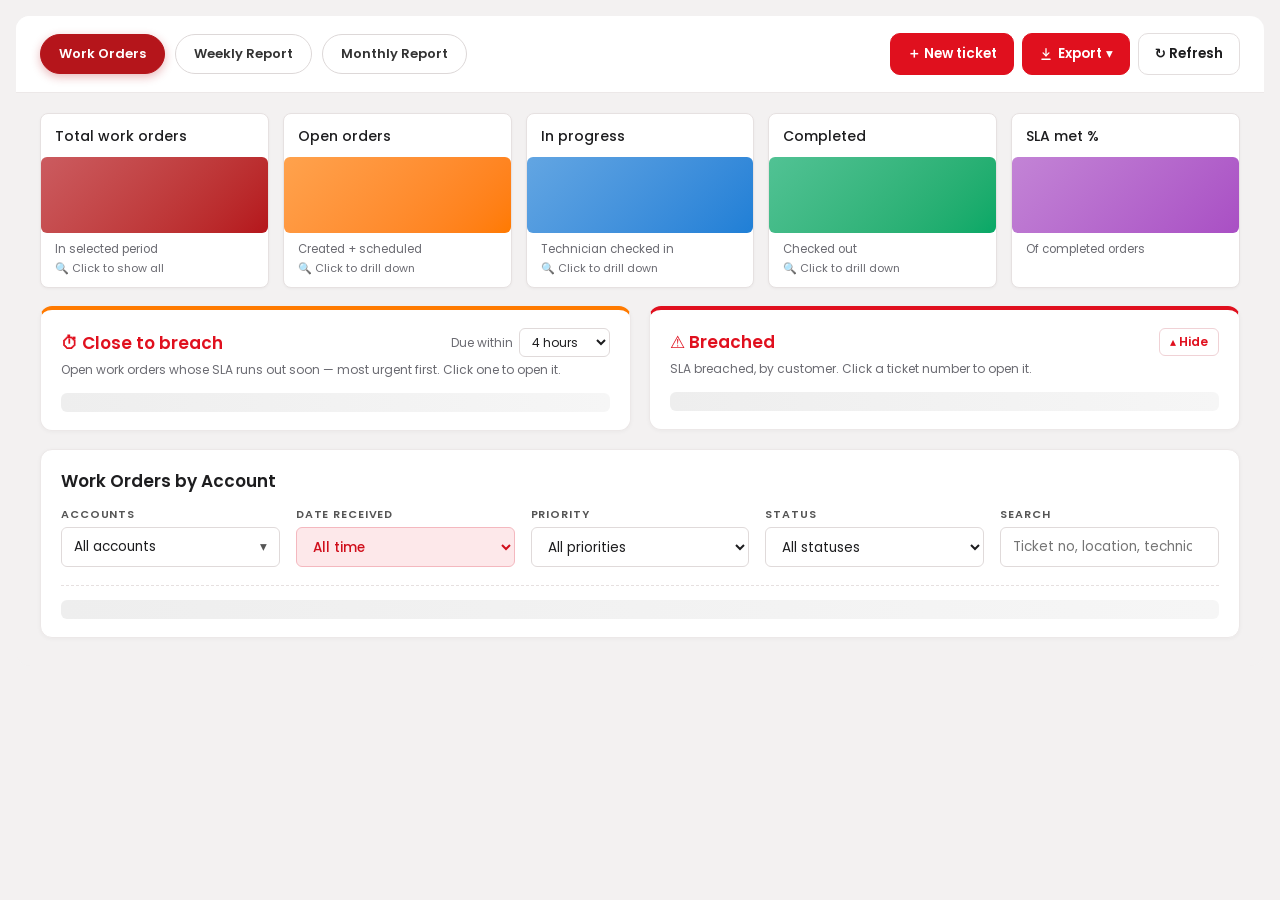
==== commit fe873ce8: "Auto deploy build from cf88975" ====
--- a/assets/admin-dashboard/index.html
+++ b/assets/admin-dashboard/index.html
@@ -58,7 +58,7 @@
       const account = r.PARENT_CUSTOMER || r.SUB_CUSTOMER || 'Unknown';
       const customer = r.SUB_CUSTOMER || account;
       tickets.push({
-        ticket_no: r.TICKET_NO || String(r.ID), account, customer,
+        order_id: r.ID, ticket_no: r.TICKET_NO || String(r.ID), account, customer,
         service: r.SERVICE && r.SERVICE !== 'Unassigned' ? r.SERVICE : '', received_at: stamp(created),
         visit_date: visit ? day(new Date(visit)) : null, priority: r.PRIORITY_LEVEL || 'P4',
         location: r.LOCATION || (r.CITY && r.CITY !== 'UNKNOWN' ? r.CITY : ''),
@@ -295,6 +295,11 @@
 .vt-expop .seg button { all: unset; flex: 1; text-align: center; font-size: 12px; padding: 7px 4px; border-radius: 6px; cursor: pointer; color: var(--mute); }
 .vt-expop .seg button[aria-pressed=true] { background: #fff; color: var(--ink); font-weight: 600; box-shadow: 0 1px 3px rgba(0,0,0,.1); }
 .vt-expop .xhint { font-size: 11px; color: var(--mute); margin-top: 6px; }
+.vt-expop .xdsel { width: 100%; font: inherit; font-size: 12.5px; border: 1px solid #e0dada; border-radius: 8px; padding: 7px 10px; background: #fff; color: var(--ink); }
+.vt-expop .xdr { display: grid; grid-template-columns: 1fr 1fr; gap: 8px; margin-top: 8px; }
+.vt-expop .xdr[hidden] { display: none; }
+.vt-expop .xdr label { flex-direction: column; align-items: stretch; gap: 3px; font-size: 11px; color: var(--mute); padding: 0; cursor: default; }
+.vt-expop .xdr input { font: inherit; font-size: 12px; border: 1px solid #e0dada; border-radius: 6px; padding: 5px 6px; min-width: 0; color: var(--ink); }
 .vt-expop .xf { padding: 12px 16px; display: flex; align-items: center; gap: 8px; }
 .vt-expop .xmsg { font-size: 11px; color: var(--mute); margin-right: auto; }
 .vt-actions { margin-left: auto; display: flex; gap: 8px; flex-wrap: wrap; align-items: center; }
@@ -407,6 +412,12 @@
 .br-chip small { font-weight: 500; color: #8a5a60; margin-left: 4px; }
 .vt-brc .bct { font-size: 12px; color: var(--mute); }
 .vt-brc .bct b { color: var(--m2); font-size: 15px; }
+.vt-brc .brr { display: flex; align-items: center; gap: 10px; }
+.vt-brtog { all: unset; cursor: pointer; font-size: 12px; font-weight: 600; color: var(--m2); padding: 4px 10px; border: 1px solid #f0d2d6; border-radius: 6px; white-space: nowrap; }
+.vt-brtog:hover { background: var(--pink); }
+.vt-brtog:focus-visible { outline: 2px solid var(--m2); outline-offset: 2px; }
+.vt-brc.collapsed .ah { margin-bottom: 0; }
+#vt-brbody[hidden] { display: none !important; }
 @keyframes vtflash { 0%, 60% { background: #fff1c2; } 100% { background: transparent; } }
 .vt-tbl tr.flash td { animation: vtflash 2.6s ease-out; }
 .vt .vt-att h2 { color: var(--m2); }
@@ -450,6 +461,24 @@
               <label><input type="checkbox" data-sec="monthly"> Monthly reports <span class="xper" data-per="monthly"></span></label>
               <div class="xpick" data-pick="monthly" hidden></div>
             </div>
+            <div class="xs xdate"><div class="xg">Date received</div>
+              <select class="xdsel" aria-label="Date received for the export">
+                <option value="dash">Same as dashboard</option>
+                <option value="all">All time</option>
+                <option value="0">Today</option>
+                <option value="7">Last 7 days</option>
+                <option value="30">Last 30 days</option>
+                <option value="90">Last 90 days</option>
+                <option value="tm">This month</option>
+                <option value="lm">Last month</option>
+                <option value="tq">This quarter</option>
+                <option value="lq">Last quarter</option>
+                <option value="ty">This year</option>
+                <option value="ly">Last year</option>
+                <option value="range">Custom date range</option>
+              </select>
+              <div class="xdr" hidden><label>From <input type="date" class="xfrom"></label><label>To <input type="date" class="xto"></label></div>
+              <div class="xhint xdhint"></div></div>
             <div class="xs"><div class="xg">Detail</div>
               <div class="seg" data-seg="detail"><button data-v="summary" aria-pressed="true">Summary</button><button data-v="full" aria-pressed="false">Full detail</button></div>
               <div class="xhint"></div></div>
@@ -483,9 +512,11 @@
         <div class="vt-near dash-skeleton" data-source="tickets"></div>
       </div>
       <div class="vt-panel vt-brc" id="breached">
-        <div class="ah"><h2>⚠ Breached</h2><span class="bct"></span></div>
-        <div class="note">SLA breached, by customer. Click a ticket number to open it.</div>
-        <div class="vt-brl dash-skeleton" data-source="tickets"></div>
+        <div class="ah"><h2>⚠ Breached</h2><span class="brr"><span class="bct"></span><button type="button" class="vt-brtog" aria-expanded="true" aria-controls="vt-brbody">▴ Hide</button></span></div>
+        <div id="vt-brbody">
+          <div class="note">SLA breached, by customer. Click a ticket number to open it.</div>
+          <div class="vt-brl dash-skeleton" data-source="tickets"></div>
+        </div>
       </div>
     </section>
 
@@ -1014,6 +1045,11 @@
 const fLeft = (ms) => { const m = Math.max(0, Math.round(ms / 60000)); return m >= 60 ? Math.floor(m / 60) + 'h ' + String(m % 60).padStart(2, '0') + 'm' : m + 'm'; };
 const VIEWS = { breached: isBreached, open: (t) => t.status === 'Created' || t.status === 'Scheduled', ongoing: (t) => t.status === 'Ongoing', completed: (t) => t.status === 'Completed' };
 
+// Work order table filters (view tile, customer, status, search) on top of scoped().
+const inView = (r) => (!VIEWS[S.view] || VIEWS[S.view](r)) &&
+  (!S.wcust.size || S.wcust.has(r.customer)) && (S.wstatus === 'all' || r.status === S.wstatus) &&
+  (!S.wq || String(r.ticket_no).toLowerCase().includes(S.wq)) &&
+  (!S.q || [r.ticket_no, r.location, r.technician, r.service, r.status, r.account, r.customer].join(' ').toLowerCase().includes(S.q));
 function scoped(rows) { // filters that drive the whole dashboard
   const w = windowDates();
   return rows.filter((t) => {
@@ -1078,6 +1114,20 @@
   render(); if (S.view !== 'all') document.getElementById('work-orders').scrollIntoView({ behavior: 'smooth', block: 'start' });
 }));
 document.querySelector('.vt-refresh').addEventListener('click', () => { dash.refresh('tickets'); });
+// Breached panel: hide or show its ticket list (the count stays visible). Remembered in this browser.
+(() => {
+  const btn = document.querySelector('.vt-brtog'), body = document.getElementById('vt-brbody'), panel = document.getElementById('breached');
+  const KEY = 'vantage.admin.breachedHidden';
+  const set = (hidden) => {
+    body.hidden = hidden; panel.classList.toggle('collapsed', hidden);
+    btn.setAttribute('aria-expanded', String(!hidden)); btn.textContent = hidden ? '▾ Show' : '▴ Hide';
+    btn.title = hidden ? 'Show breached tickets' : 'Hide breached tickets';
+    try { localStorage.setItem(KEY, hidden ? '1' : '0'); } catch (e) { }
+  };
+  let start = false; try { start = localStorage.getItem(KEY) === '1'; } catch (e) { }
+  set(start);
+  btn.addEventListener('click', () => set(!body.hidden));
+})();
 
 // ---------- editor ----------
 const dlg = document.getElementById('vt-dlg');
@@ -1087,6 +1137,14 @@
 let editing = null;
 const toLocal = (v) => (v ? String(v).slice(0, 16) : '');
 const fromLocal = (v) => (v ? v + ':00' : null);
+// Edit opens the order's Work Order Details page in the Vantage app around this page.
+// Opened on its own (no parent app) or for a ticket without an order id, it falls back to the editor here.
+function openOrder(row) {
+  if (row && row.order_id && window.parent && window.parent !== window) {
+    try { window.parent.postMessage({ type: 'vantage-admin-open-order', orderId: row.order_id }, location.origin); return; } catch (e) { }
+  }
+  openEditor(row);
+}
 function openEditor(row) {
   editing = row; msg.textContent = '';
   const isNew = !row.ticket_no;
@@ -1121,7 +1179,14 @@
 }
 dlg.querySelector('.vt-x').addEventListener('click', () => dlg.close());
 dlg.querySelector('.vt-cancel').addEventListener('click', () => dlg.close());
-document.querySelector('.vt-new').addEventListener('click', () => openEditor({}));
+// New ticket opens Vantage's work order page (Raise tickets) in the app around this page;
+// opened on its own (no parent app), it falls back to the editor here.
+document.querySelector('.vt-new').addEventListener('click', () => {
+  if (window.parent && window.parent !== window) {
+    try { window.parent.postMessage({ type: 'vantage-admin-raise-ticket' }, location.origin); return; } catch (e) { }
+  }
+  openEditor({});
+});
 dlg.querySelector('.vt-save').addEventListener('click', async () => {
   const v = {
     status: fe('status').value, priority: fe('priority').value, sla: fe('sla').value,
@@ -1166,6 +1231,33 @@
 let lastList = [], lastScoped = [], lastAtt = [], lastBreach = [], lastK = null;
 const exw = document.querySelector('.vt-exw'), expop = exw.querySelector('.vt-expop'), exbtn = exw.querySelector('.vt-export');
 const X = { detail: 'summary', format: 'pdf' };
+// Export date range: 'dash' keeps the dashboard's Date received filter; anything else replaces it for the
+// export only (every other filter still applies). Calendar presets become a from/to range.
+const XD = { mode: 'dash', from: '', to: '' };
+function xdWindow() {
+  const today = d3.timeDay.floor(new Date()), y = today.getFullYear(), m = today.getMonth(), q = Math.floor(m / 3) * 3;
+  const rng = (a, b) => ({ period: 'range', from: fISO(a), to: fISO(d3.timeDay.offset(b, -1)) });
+  switch (XD.mode) {
+    case 'dash': return null;
+    case 'all': return { period: 'all' };
+    case 'tm': return rng(new Date(y, m, 1), d3.timeDay.offset(today, 1));
+    case 'lm': return rng(new Date(y, m - 1, 1), new Date(y, m, 1));
+    case 'tq': return rng(new Date(y, q, 1), d3.timeDay.offset(today, 1));
+    case 'lq': return rng(new Date(y, q - 3, 1), new Date(y, q, 1));
+    case 'ty': return rng(new Date(y, 0, 1), d3.timeDay.offset(today, 1));
+    case 'ly': return rng(new Date(y - 1, 0, 1), new Date(y, 0, 1));
+    case 'range': return { period: 'range', from: XD.from, to: XD.to };
+    default: return { period: XD.mode };
+  }
+}
+// Runs fn with the export's date range in place of the dashboard's, then puts the dashboard's back.
+function withExportDates(fn) {
+  const w = xdWindow(); if (!w) return fn();
+  const keep = { period: S.period, from: S.from, to: S.to };
+  Object.assign(S, { from: '', to: '' }, w);
+  try { return fn(); } finally { Object.assign(S, keep); }
+}
+const exportList = () => withExportDates(() => (allRows() ? scoped(allRows()).filter(inView) : []));
 const secBoxes = [...expop.querySelectorAll('[data-sec]')], allBox = expop.querySelector('[data-all]');
 const xmsg = expop.querySelector('.xmsg'), dlx = expop.querySelector('.vt-dlx');
 const PICK = { weekly: new Set(), monthly: new Set() };
@@ -1192,13 +1284,33 @@
   expop.querySelectorAll('.seg').forEach((sg) => sg.querySelectorAll('button').forEach((b) => b.setAttribute('aria-pressed', String(X[sg.dataset.seg] === b.dataset.v))));
   expop.querySelectorAll('.xper').forEach((e) => { const k = e.dataset.per; const n = PICK[k].size; e.textContent = n ? '(' + n + ' selected)' : ''; });
   expop.querySelectorAll('.xpick').forEach(drawPick);
-  expop.querySelector('.xhint').textContent = X.detail === 'summary' ? 'Top 12 states, 15 technicians and services, and the 25 latest work orders' : 'Every state, technician, service and work order (' + lastList.length + ' work orders)';
+  const xl = exportList();
+  expop.querySelector('.xhint').textContent = X.detail === 'summary' ? 'Top 12 states, 15 technicians and services, and the 25 latest work orders' : 'Every state, technician, service and work order (' + xl.length + ' work orders)';
+  expop.querySelector('.xdr').hidden = XD.mode !== 'range';
+  const xw = withExportDates(windowDates);
+  expop.querySelector('.xdhint').textContent = (XD.mode === 'range' && XD.from && XD.to && XD.from > XD.to) ? '“From” is after “To”.' :
+    (xw ? fShort(xw[0]) + ' – ' + fShort(d3.timeDay.offset(xw[1], -1)) : 'All dates') + ' · ' + xl.length.toLocaleString('en-US') + ' work order' + (xl.length === 1 ? '' : 's') +
+    (XD.mode === 'dash' ? ' (dashboard filter)' : '') + '. Weekly and monthly tracker reports use their own periods.';
 };
 exbtn.addEventListener('click', (e) => { e.stopPropagation(); expop.hidden = !expop.hidden; exbtn.setAttribute('aria-expanded', String(!expop.hidden)); xmsg.textContent = ''; syncX(); });
 expop.addEventListener('click', (e) => e.stopPropagation());
 document.addEventListener('click', () => { expop.hidden = true; exbtn.setAttribute('aria-expanded', 'false'); });
 allBox.addEventListener('change', () => { secBoxes.forEach((b) => { b.checked = allBox.checked; }); syncX(); });
 secBoxes.forEach((b) => b.addEventListener('change', syncX));
+{
+  const sel = expop.querySelector('.xdsel'), fromX = expop.querySelector('.xfrom'), toX = expop.querySelector('.xto');
+  sel.addEventListener('change', () => {
+    XD.mode = sel.value;
+    if (XD.mode === 'range' && !XD.from && !XD.to) { // start from the dashboard's window, or the last 30 days
+      const w = windowDates(), t = d3.timeDay.floor(new Date());
+      XD.from = fISO(w ? w[0] : d3.timeDay.offset(t, -29)); XD.to = fISO(w ? d3.timeDay.offset(w[1], -1) : t);
+      fromX.value = XD.from; toX.value = XD.to;
+    }
+    syncX();
+  });
+  fromX.addEventListener('change', () => { XD.from = fromX.value; syncX(); });
+  toX.addEventListener('change', () => { XD.to = toX.value; syncX(); });
+}
 expop.querySelectorAll('.seg button').forEach((b) => b.addEventListener('click', () => { X[b.parentElement.dataset.seg] = b.dataset.v; syncX(); }));
 
 function filterText() {
@@ -1443,10 +1555,11 @@
   });
   return { sections: out, period };
 }
-function buildReport() {
+function buildReport() { return withExportDates(buildReportNow); }
+function buildReportNow() {
   const want = new Set(secBoxes.filter((b) => b.checked).map((b) => b.dataset.sec));
   const ops = want.size && [...want].some((k) => k !== 'weekly' && k !== 'monthly');
-  const { sections, period } = ops ? opsSections(lastList, want, X.detail === 'full') : { sections: [], period: '' };
+  const { sections, period } = ops ? opsSections(scoped(allRows()).filter(inView), want, X.detail === 'full') : { sections: [], period: '' };
   ['weekly', 'monthly'].forEach((k) => { if (want.has(k) && window.vtReports) sections.push(...window.vtReports.sections(k, [...PICK[k]])); });
   const label = S.accounts.size ? [...S.accounts].sort(numSort).join(', ') : 'All accounts';
   const exported = d3.timeFormat('%B %-d, %Y')(new Date());
@@ -1457,6 +1570,7 @@
 dlx.addEventListener('click', async () => {
   if (!window.vtExport) { xmsg.textContent = 'Export isn’t ready yet — try again.'; return; }
   if (!allRows()) { xmsg.textContent = 'The dashboard data is still loading — try again in a moment.'; return; }
+  if (XD.mode === 'range' && XD.from && XD.to && XD.from > XD.to) { xmsg.textContent = 'Pick a “From” date on or before the “To” date.'; return; }
   const rep = buildReport();
   if (!rep.sections.length) { xmsg.textContent = 'Pick at least one report.'; return; }
   const filename = (rep.title === 'Dispatch & SV Report' ? 'vantage-dispatch-sv-report-' : 'vantage-admin-operations-report-') + d3.timeFormat('%Y-%m-%d')(new Date()) + '.' + X.format;
@@ -1538,10 +1652,7 @@
 
   // Groups — newest first in every account
   const box = boxes[0]; box.classList.remove('dash-skeleton');
-  const list = sc.filter((r) => (!VIEWS[S.view] || VIEWS[S.view](r)) &&
-    (!S.wcust.size || S.wcust.has(r.customer)) && (S.wstatus === 'all' || r.status === S.wstatus) &&
-    (!S.wq || String(r.ticket_no).toLowerCase().includes(S.wq)) &&
-    (!S.q || [r.ticket_no, r.location, r.technician, r.service, r.status, r.account, r.customer].join(' ').toLowerCase().includes(S.q)));
+  const list = sc.filter(inView);
   lastList = list;
   const groups = d3.groups(list, (r) => r.account).sort((a, b) => numSort(a[0], b[0]));
   if (!groups.length) { box.replaceChildren(el('div', 'vt-empty', 'No work orders match these filters.')); return; }
@@ -1570,7 +1681,7 @@
         ci ? el('td', null, fTime(ci)) : el('td', 'muted', '—'),
         co && ci ? (() => { const c = el('td', null, fTime(co)); c.append(el('span', 'dur', 'On site ' + dur(ci, co))); return c; })() : co ? el('td', null, fTime(co)) : ci ? el('td', 'onsite', 'On site') : el('td', 'muted', '—'),
         el('td', 'opt', r.technician || '—'), el('td', 'opt', r.service || '—'), wrap(pill('l-', r.sla)), (() => { const c = el('td', 'act'); c.append(edit); return c; })());
-      tr.addEventListener('click', () => openEditor(r));
+      tr.addEventListener('click', () => openOrder(r));
       tb.append(tr);
     });
     tbl.append(thead, tb);
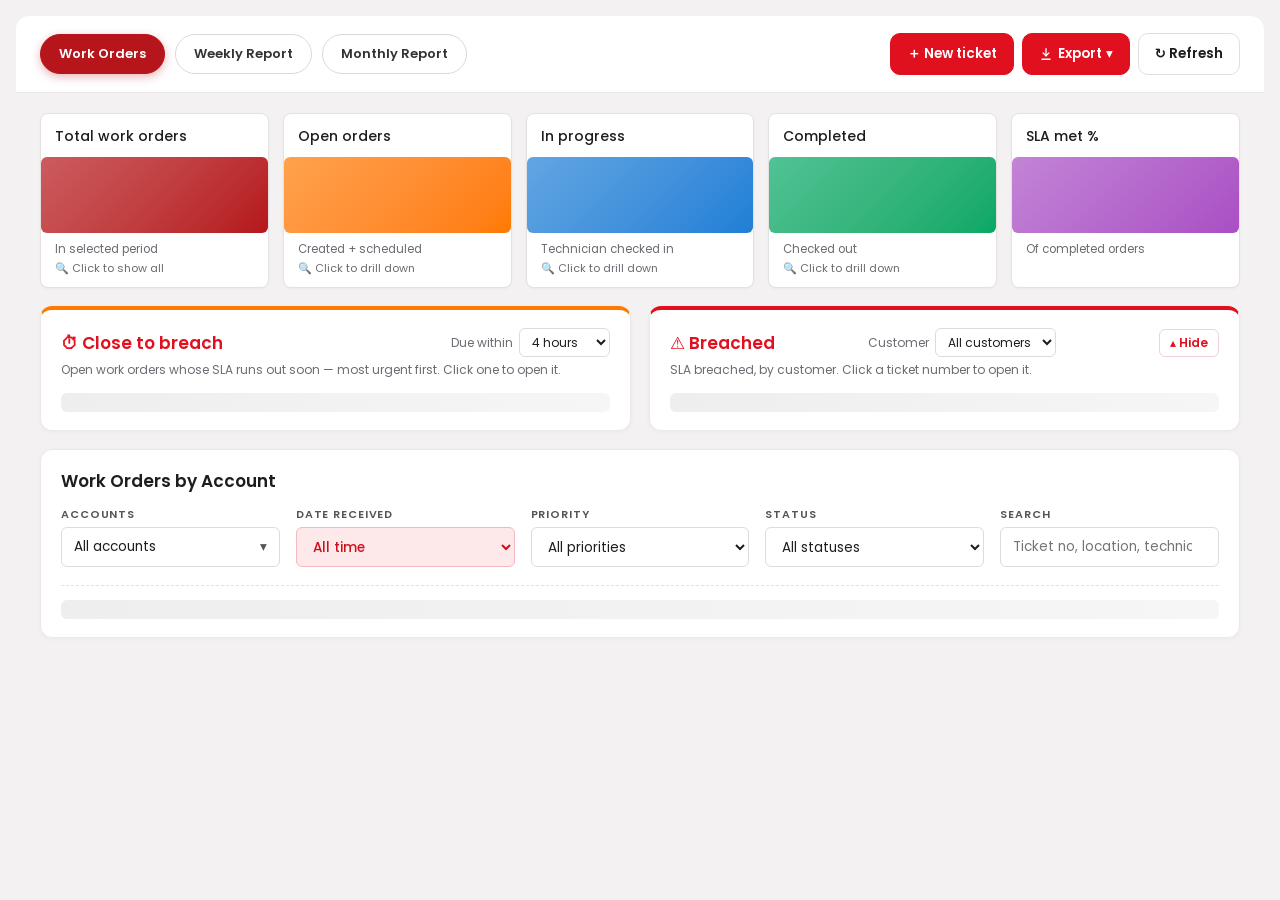
==== commit c04c19bb: "Auto deploy build from b50750f" ====
--- a/assets/admin-dashboard/index.html
+++ b/assets/admin-dashboard/index.html
@@ -80,8 +80,12 @@
         missed: open && sla === 'Breached' ? 1 : 0,
       };
       const base = { client: account, end_client: customer, type: typeOf(r.VISIT_TYPE) };
-      const ws = new Date(created.getFullYear(), created.getMonth(), created.getDate() - (created.getDay() + 6) % 7);
-      const we = new Date(ws.getFullYear(), ws.getMonth(), ws.getDate() + 6);
+      // Mon–Sun weeks, cut at month boundaries like the tracker ("29th June - 30th June", "1st July - 5th July")
+      // so the weekly blocks of a month add up to that month.
+      const mon = new Date(created.getFullYear(), created.getMonth(), created.getDate() - (created.getDay() + 6) % 7);
+      const sun = new Date(mon.getFullYear(), mon.getMonth(), mon.getDate() + 6);
+      const mFirst = new Date(created.getFullYear(), created.getMonth(), 1), mLast = new Date(created.getFullYear(), created.getMonth() + 1, 0);
+      const ws = mon < mFirst ? mFirst : mon, we = sun > mLast ? mLast : sun;
       const week = day(ws) + '_' + day(we);
       const month = created.getFullYear() + '-' + pad(created.getMonth() + 1);
       const addTo = (map, key, extra) => {
@@ -418,6 +422,8 @@
 .vt-brtog:focus-visible { outline: 2px solid var(--m2); outline-offset: 2px; }
 .vt-brc.collapsed .ah { margin-bottom: 0; }
 #vt-brbody[hidden] { display: none !important; }
+.vt-brc .brcf { flex: 1 1 12rem; justify-content: center; min-width: 0; }
+.vt-brc .brcf select { max-width: 16rem; min-width: 0; }
 @keyframes vtflash { 0%, 60% { background: #fff1c2; } 100% { background: transparent; } }
 .vt-tbl tr.flash td { animation: vtflash 2.6s ease-out; }
 .vt .vt-att h2 { color: var(--m2); }
@@ -512,7 +518,7 @@
         <div class="vt-near dash-skeleton" data-source="tickets"></div>
       </div>
       <div class="vt-panel vt-brc" id="breached">
-        <div class="ah"><h2>⚠ Breached</h2><span class="brr"><span class="bct"></span><button type="button" class="vt-brtog" aria-expanded="true" aria-controls="vt-brbody">▴ Hide</button></span></div>
+        <div class="ah"><h2>⚠ Breached</h2><label class="ath brcf">Customer <select id="vt-brcust" aria-label="Filter breached tickets by customer"><option value="">All customers</option></select></label><span class="brr"><span class="bct"></span><button type="button" class="vt-brtog" aria-expanded="true" aria-controls="vt-brbody">▴ Hide</button></span></div>
         <div id="vt-brbody">
           <div class="note">SLA breached, by customer. Click a ticket number to open it.</div>
           <div class="vt-brl dash-skeleton" data-source="tickets"></div>
@@ -905,22 +911,41 @@
   }
 
   // ---------------- XLSX (one sheet per section) ----------------
-  // Styles: 0 normal, 1 title, 2 muted, 3 bold, 4 table header, 5 total row, 6 percent, 7 total percent, 8 key figure value
-  const STYLES = HDR + '<styleSheet xmlns="http://schemas.openxmlformats.org/spreadsheetml/2006/main"><numFmts count="1"><numFmt numFmtId="164" formatCode="0.0%"/></numFmts>'
-    + '<fonts count="4"><font><sz val="10"/><name val="Arial"/></font><font><b/><sz val="14"/><name val="Arial"/></font><font><sz val="9"/><color rgb="FF6B6B75"/><name val="Arial"/></font><font><b/><sz val="10"/><name val="Arial"/></font></fonts>'
-    + '<fills count="3"><fill><patternFill patternType="none"/></fill><fill><patternFill patternType="gray125"/></fill><fill><patternFill patternType="solid"><fgColor rgb="FFF3F3F3"/><bgColor indexed="64"/></patternFill></fill></fills>'
-    + '<borders count="2"><border><left/><right/><top/><bottom/><diagonal/></border><border><left/><right/><top/><bottom style="thin"><color rgb="FFC8102E"/></bottom><diagonal/></border></borders>'
-    + '<cellStyleXfs count="1"><xf numFmtId="0" fontId="0" fillId="0" borderId="0"/></cellStyleXfs><cellXfs count="9">'
-    + '<xf numFmtId="0" fontId="0" fillId="0" borderId="0" xfId="0"/>'
-    + '<xf numFmtId="0" fontId="1" fillId="0" borderId="0" xfId="0" applyFont="1"/>'
-    + '<xf numFmtId="0" fontId="2" fillId="0" borderId="0" xfId="0" applyFont="1"/>'
-    + '<xf numFmtId="0" fontId="3" fillId="0" borderId="0" xfId="0" applyFont="1"/>'
-    + '<xf numFmtId="0" fontId="3" fillId="2" borderId="1" xfId="0" applyFont="1" applyFill="1" applyBorder="1"/>'
-    + '<xf numFmtId="0" fontId="3" fillId="2" borderId="0" xfId="0" applyFont="1" applyFill="1"/>'
-    + '<xf numFmtId="164" fontId="0" fillId="0" borderId="0" xfId="0" applyNumberFormat="1"/>'
-    + '<xf numFmtId="164" fontId="3" fillId="2" borderId="0" xfId="0" applyNumberFormat="1" applyFont="1" applyFill="1"/>'
-    + '<xf numFmtId="0" fontId="3" fillId="0" borderId="0" xfId="0" applyFont="1"><alignment horizontal="right"/></xf>'
-    + '</cellXfs><cellStyles count="1"><cellStyle name="Normal" xfId="0" builtinId="0"/></cellStyles></styleSheet>';
+  // Style registry: each distinct look becomes one cellXfs entry. The first nine keep the ids the generic sheets use:
+  // 0 normal, 1 title, 2 muted, 3 bold, 4 table header, 5 total row, 6 percent, 7 total percent, 8 key figure value
+  function styleBook() {
+    const fonts = [], fills = ['<fill><patternFill patternType="none"/></fill>', '<fill><patternFill patternType="gray125"/></fill>'], borders = [], fmts = [], xfs = [];
+    const idx = (arr, v) => { let i = arr.indexOf(v); if (i < 0) { arr.push(v); i = arr.length - 1; } return i; };
+    const BUILTIN = { General: 0, '0%': 9, '0.00%': 10, 'mmm-yy': 17 };
+    const side = (n, st, c) => (st ? '<' + n + ' style="' + st + '"><color rgb="FF' + (c || '000000') + '"/></' + n + '>' : '<' + n + '/>');
+    const BORDER = {
+      none: '<border><left/><right/><top/><bottom/><diagonal/></border>',
+      thin: '<border>' + side('left', 'thin') + side('right', 'thin') + side('top', 'thin') + side('bottom', 'thin') + '<diagonal/></border>',
+      red: '<border><left/><right/><top/>' + side('bottom', 'thin', 'C8102E') + '<diagonal/></border>',
+    };
+    idx(borders, BORDER.none);
+    const api = {
+      add(sp) {
+        const f = sp.font || {};
+        const font = idx(fonts, '<font>' + (f.b ? '<b/>' : '') + '<sz val="' + (f.sz || 10) + '"/>' + (f.color ? '<color rgb="FF' + f.color + '"/>' : '') + '<name val="' + (f.name || 'Arial') + '"/></font>');
+        const fill = sp.fill ? idx(fills, '<fill><patternFill patternType="solid"><fgColor rgb="FF' + sp.fill + '"/><bgColor indexed="64"/></patternFill></fill>') : 0;
+        const border = idx(borders, BORDER[sp.border || 'none']);
+        const nf = sp.nf ? (BUILTIN[sp.nf] != null ? BUILTIN[sp.nf] : 164 + idx(fmts, sp.nf)) : 0;
+        const al = sp.h || sp.v || sp.wrap ? '<alignment' + (sp.h ? ' horizontal="' + sp.h + '"' : '') + (sp.v ? ' vertical="' + sp.v + '"' : '') + (sp.wrap ? ' wrapText="1"' : '') + '/>' : '';
+        return idx(xfs, '<xf numFmtId="' + nf + '" fontId="' + font + '" fillId="' + fill + '" borderId="' + border + '" xfId="0"' + (nf ? ' applyNumberFormat="1"' : '') + ' applyFont="1"' + (fill ? ' applyFill="1"' : '') + (border ? ' applyBorder="1"' : '') + (al ? ' applyAlignment="1">' + al + '</xf>' : '/>'));
+      },
+      xml() {
+        return HDR + '<styleSheet xmlns="http://schemas.openxmlformats.org/spreadsheetml/2006/main">'
+          + (fmts.length ? '<numFmts count="' + fmts.length + '">' + fmts.map((f, i) => '<numFmt numFmtId="' + (164 + i) + '" formatCode="' + x(f) + '"/>').join('') + '</numFmts>' : '')
+          + '<fonts count="' + fonts.length + '">' + fonts.join('') + '</fonts><fills count="' + fills.length + '">' + fills.join('') + '</fills><borders count="' + borders.length + '">' + borders.join('') + '</borders>'
+          + '<cellStyleXfs count="1"><xf numFmtId="0" fontId="0" fillId="0" borderId="0"/></cellStyleXfs><cellXfs count="' + xfs.length + '">' + xfs.join('') + '</cellXfs><cellStyles count="1"><cellStyle name="Normal" xfId="0" builtinId="0"/></cellStyles></styleSheet>';
+      },
+    };
+    const GREY = 'F3F3F3';
+    [{}, { font: { b: 1, sz: 14 } }, { font: { sz: 9, color: '6B6B75' } }, { font: { b: 1 } }, { font: { b: 1 }, fill: GREY, border: 'red' }, { font: { b: 1 }, fill: GREY },
+      { nf: '0.0%' }, { nf: '0.0%', font: { b: 1 }, fill: GREY }, { font: { b: 1 }, h: 'right' }].forEach((sp) => api.add(sp));
+    return api;
+  }
   const colName = (i) => { let s = ''; i++; while (i) { const m = (i - 1) % 26; s = String.fromCharCode(65 + m) + s; i = Math.floor((i - 1) / 26); } return s; };
   function sheetXml(rows) {
     const widths = [];
@@ -937,15 +962,114 @@
     const cols = widths.length ? '<cols>' + widths.map((w, i) => '<col min="' + (i + 1) + '" max="' + (i + 1) + '" width="' + (w || 8) + '" customWidth="1"/>').join('') + '</cols>' : '';
     return HDR + '<worksheet xmlns="http://schemas.openxmlformats.org/spreadsheetml/2006/main" xmlns:r="http://schemas.openxmlformats.org/officeDocument/2006/relationships"><sheetViews><sheetView workbookViewId="0" showGridLines="0"/></sheetViews><sheetFormatPr defaultRowHeight="15"/>' + cols + '<sheetData>' + body + '</sheetData></worksheet>';
   }
+
+  // ---------------- Dispatch & SV tracker sheets ("3. Weekly Data" / "4. Monthly Data") ----------------
+  // Same layout, colours, formulas and column order as the O_DEL Master Dispatch & SV Tracker workbook:
+  // one block per week or month (title band, period, header, a row per Client x End-Client x Request type, Total).
+  const SUMK = ['received', 'ack_met', 'cancelled', 'completed_sla', 'resched_in', 'resched_out', 'incomplete', 'missed'];
+  const MONEY = '_-[$$-409]* #,##0.00_ ;_-[$$-409]* \\-#,##0.00\\ ;_-[$$-409]* "-"??_ ;_-@_ ';
+  function trackerSheet(kind, blocks, reg) {
+    const monthly = kind === 'monthly';
+    const N = monthly ? 19 : 18, LAST = colName(N - 1);
+    const S = (o) => reg.add(Object.assign({}, o, { font: Object.assign({ name: 'Segoe UI', sz: 11 }, o.font || {}) }));
+    const H = monthly
+      ? ['Sr. No.', 'Client', 'End-Client', 'Request Type\n(SV or Dispatch)', 'Tickets Received\nexcluding\nRescheduled', 'TOTAL\nTickets Received', 'Acknowledgement SLA Met', 'Acknowledgement SLA Missed', 'Tickets Cancelled by client', 'Workable Tickets', 'Tickets Completed within On Site Response SLA', 'Rescheduled & Completed within SLA', 'Rescheduled & Completed outside SLA', 'INCOMPLETE', 'Tickets Missed', 'On Site SLA Achievement', 'Acknowledgement SLA Achievement ', 'Remarks', 'BILLING Amount / No Retainers\n(from INV tracker)']
+      : ['Sr. No.', 'Client', 'End-Client', 'Request Type\n(SV or Dispatch)', 'Tickets Received\nexcluding\nRescheduled', 'Tickets Received', 'Acknowledgement SLA Met', 'Acknowledgement SLA Missed', 'Tickets Cancelled by client', 'Workable Tickets', 'Tickets Completed within On Site Response SLA', 'Rescheduled & Completed within SLA', 'Rescheduled & Completed outside SLA', 'Incomplete', 'Tickets Missed', 'On Site SLA Achievement', 'Acknowledgement SLA Achievement ', 'Remarks'];
+    // [fill, font colour] per column for the header row (the Total row reuses it)
+    const W_ = 'FFFFFF', K_ = '000000', CR = 'FFF2CC';
+    const HEAD = monthly
+      ? [[CR, K_], [CR, K_], [CR, K_], [CR, K_], ['1F4E79', W_], ['548235', W_], [CR, K_], ['FFC000', K_], ['C00000', W_], ['92D050', K_], [CR, K_], [CR, K_], [CR, K_], ['000000', W_], ['C00000', W_], ['548235', W_], ['548235', W_], ['D0CECE', K_], ['806000', W_]]
+      : [[CR, K_], [CR, K_], [CR, K_], [CR, K_], ['1F4E79', W_], ['548235', W_], [CR, K_], ['FFD966', K_], ['C55A11', W_], ['92D050', K_], [CR, K_], [CR, K_], [CR, K_], ['262626', W_], ['C00000', W_], ['548235', W_], ['548235', W_], ['D0CECE', K_]];
+    const TOT = HEAD.map((h, i) => (!monthly && i === 8 ? ['ED7D31', W_] : h));
+    // data-row fills (null = no fill)
+    const BODY = monthly
+      ? [W_, W_, W_, W_, 'DEEBF7', W_, W_, CR, 'FBE5D6', 'E2EFDA', W_, W_, W_, '808080', 'FCE4D6', 'E2EFDA', 'E2EFDA', 'F2F2F2', CR]
+      : [null, null, null, null, 'E6EBFA', null, null, CR, 'FBE5D6', 'E2F0D9', null, null, null, 'F2F2F2', 'FBE5D6', 'E2F0D9', 'E2F0D9', null];
+    const pctTot = monthly ? '0.0%' : '0.00%';
+    const hdrS = HEAD.map(([fill, color]) => S({ fill, font: { b: 1, color }, border: 'thin', h: 'center', v: 'center', wrap: true }));
+    const totS = TOT.map(([fill, color], i) => S({ fill, font: { b: 1, color }, border: 'thin', h: i === 17 ? 'left' : 'center', v: i === 17 ? 'top' : 'center', wrap: i === 17,
+      nf: i === 15 || i === 16 ? pctTot : i === 18 ? MONEY : null }));
+    const bodyS = (i, red) => S({ fill: BODY[i], border: 'thin',
+      font: { color: i === 17 ? (red || !monthly ? 'FF0000' : K_) : i === 13 && monthly ? 'FFFF00' : K_ },
+      h: i === 0 || (i > 3 && i < 17) ? 'center' : i === 18 ? null : 'left', v: i === 17 && monthly ? 'top' : 'center', wrap: i === 17,
+      nf: i === 15 || i === 16 ? '0%' : i === 18 ? MONEY : null });
+    const bodyN = BODY.map((_, i) => bodyS(i, false)), bodyRed = bodyS(17, true);
+    const titleS = S({ fill: '002060', font: { sz: 18, b: 1, color: monthly ? 'FFFF00' : 'FFFFFF' }, border: 'thin', h: 'left', v: 'center' });
+    const periodS = monthly ? S({ fill: '1F4E78', font: { sz: 18, b: 1, color: 'FFFFFF' }, border: 'thin', h: 'left', v: 'center', nf: 'mmm-yy' })
+      : S({ fill: '203864', font: { sz: 16, b: 1, color: 'FFFF00' }, border: 'thin', h: 'left', v: 'center' });
+    const instS = S({ fill: '203864', font: { b: 1, color: 'FFFF00' }, border: 'thin', h: 'left', v: 'center', wrap: true });
+    const instW = S({ fill: '203864', font: { b: 1, color: 'FFFFFF' }, border: 'thin', h: 'left', v: 'center', wrap: true });
+
+    const rows = [], merges = [];
+    let r = 0;
+    const cell = (ref, s, v, f) => {
+      if (f != null) return '<c r="' + ref + '" s="' + s + '"' + (typeof v === 'string' ? ' t="str"' : '') + '><f>' + x(f) + '</f>' + (v == null ? '' : '<v>' + x(v) + '</v>') + '</c>';
+      if (v == null || v === '') return '<c r="' + ref + '" s="' + s + '"/>';
+      return isNum(v) ? '<c r="' + ref + '" s="' + s + '"><v>' + v + '</v></c>' : '<c r="' + ref + '" s="' + s + '" t="inlineStr"><is><t xml:space="preserve">' + x(v) + '</t></is></c>';
+    };
+    const band = (v, s, h) => {
+      r++; merges.push('A' + r + ':' + LAST + r);
+      rows.push('<row r="' + r + '" ht="' + h + '" customHeight="1">' + cell('A' + r, s, v) + Array.from({ length: N - 1 }, (_, i) => cell(colName(i + 1) + r, s)).join('') + '</row>');
+    };
+    const ratio = (a, b) => (b ? a / b : '');
+    blocks.forEach((b, bi) => {
+      if (bi) r++; // one empty row between blocks
+      band(b.title, titleS, 26.25);
+      if (monthly) band(b.serial, periodS, 26.25);
+      else {
+        band(b.label, periodS, 21);
+        band('Instructions:', instS, 15);
+        ['DO NOT DELETE accounts from the list, if any account is missing - add them.', 'Enter remarks for Cancelled, Rescheduled or Chargeable tickets.', 'DO NOT EDIT coloured columns (they have formulas).'].forEach((t) => band(t, instW, 15));
+      }
+      r++;
+      rows.push('<row r="' + r + '" ht="' + (monthly ? 49.5 : 43.5) + '" customHeight="1">' + H.map((h, i) => cell(colName(i) + r, hdrS[i], h)).join('') + '</row>');
+      const first = r + 1;
+      b.rows.forEach((d, i) => {
+        r++; const n = r;
+        const J = d.received - d.cancelled, active = d.received > 0;
+        const v = [i + 1, d.client, d.end_client, d.type, d.received - d.resched_out, d.received, d.ack_met, d.received - d.ack_met, d.cancelled, J,
+          d.completed_sla, d.resched_in, d.resched_out, d.incomplete, d.missed, ratio(d.completed_sla + d.resched_in, J), ratio(d.ack_met, d.received), active ? d.remarks : 'No Activity'];
+        const f = [null, null, null, null, 'F' + n + '-M' + n, null, null, 'F' + n + '-G' + n, null, 'F' + n + '-I' + n, null, null, null, null, null,
+          'IFERROR((K' + n + '+L' + n + ')/J' + n + ',"")', 'IFERROR(G' + n + '/F' + n + ',"")', null];
+        if (monthly) { v.push(d.billing == null ? '' : d.billing); f.push(null); }
+        rows.push('<row r="' + n + '">' + v.map((val, ci) => cell(colName(ci) + n, ci === 17 && !active ? bodyRed : bodyN[ci], val, f[ci])).join('') + '</row>');
+      });
+      const lastR = r; r++;
+      const sum = (k) => b.rows.reduce((a, d) => a + (+d[k] || 0), 0);
+      const T = {}; SUMK.forEach((k) => { T[k] = sum(k); });
+      const avg = (fn) => { const xs = b.rows.map(fn).filter((q) => q !== ''); return xs.length ? xs.reduce((a, q) => a + q, 0) / xs.length : ''; };
+      const rng = (c) => c + first + ':' + c + lastR;
+      const has = b.rows.length > 0;
+      const tv = ['', '', '', 'Total', T.received - T.resched_out, T.received, T.ack_met, T.received - T.ack_met, T.cancelled, T.received - T.cancelled, T.completed_sla, T.resched_in, T.resched_out, T.incomplete, T.missed,
+        avg((d) => ratio(d.completed_sla + d.resched_in, d.received - d.cancelled)), avg((d) => ratio(d.ack_met, d.received)), ''];
+      const tf = [null, null, null, null].concat('EFGHIJKLMNO'.split('').map((c) => (has ? 'SUM(' + rng(c) + ')' : null)),
+        [has ? 'IFERROR(AVERAGE(' + rng('P') + '),"")' : null, has ? 'IFERROR(AVERAGE(' + rng('Q') + '),"")' : null, null]);
+      if (monthly) { tv.push(sum('billing')); tf.push(has ? 'SUM(' + rng('S') + ')' : null); }
+      rows.push('<row r="' + r + '">' + tv.map((val, ci) => cell(colName(ci) + r, totS[ci], val, tf[ci])).join('') + '</row>');
+    });
+    const WID = monthly ? [13.29, 13.57, 24.57, 23.29, 24.14, 15, 22.14, 15, 19.71, 24.14, 25.86, 21.14, 20.14, 13, 20.57, 17.86, 19.57, 120, 47.57]
+      : [8.71, 11.43, 23.43, 19.57, 22.86, 20, 20.86, 20.71, 15.43, 25.71, 25, 29.14, 28.43, 13, 16.57, 21.14, 26.57, 117.86];
+    return HDR + '<worksheet xmlns="http://schemas.openxmlformats.org/spreadsheetml/2006/main" xmlns:r="http://schemas.openxmlformats.org/officeDocument/2006/relationships"><sheetViews><sheetView workbookViewId="0" zoomScale="70" zoomScaleNormal="70"/></sheetViews><sheetFormatPr defaultRowHeight="15"/>'
+      + '<cols>' + WID.map((w, i) => '<col min="' + (i + 1) + '" max="' + (i + 1) + '" width="' + w + '" customWidth="1"/>').join('') + '</cols>'
+      + '<sheetData>' + rows.join('') + '</sheetData>'
+      + (merges.length ? '<mergeCells count="' + merges.length + '">' + merges.map((m) => '<mergeCell ref="' + m + '"/>').join('') + '</mergeCells>' : '') + '</worksheet>';
+  }
+
+  // report.tracker = { weekly: [block], monthly: [block] } adds the tracker sheets. A report with only
+  // tracker blocks gives just "3. Weekly Data" / "4. Monthly Data", like the tracker workbook.
   function xlsx(report) {
+    const reg = styleBook();
     const sheets = [];
     const used = new Set();
     const nameOf = (t) => { let base = String(t).replace(/[\[\]:*?/\\]/g, ' ').replace(/\s+/g, ' ').trim().slice(0, 28) || 'Sheet'; let n = base, k = 2; while (used.has(n.toLowerCase())) n = base.slice(0, 25) + ' ' + k++; used.add(n.toLowerCase()); return n; };
-    sheets.push([nameOf('Contents'), [
-      [{ v: report.label + ' · ' + report.title, s: 1 }], [{ v: report.subtitle, s: 2 }], [],
-      [{ v: 'Contents', s: 3 }], ...report.contents.map((c, i) => [(i + 1) + '. ' + c]),
-    ]]);
-    report.sections.map(norm).forEach((s, si) => {
+    const secs = report.sections.map(norm);
+    if (secs.length) {
+      sheets.push([nameOf('Contents'), sheetXml([
+        [{ v: report.label + ' · ' + report.title, s: 1 }], [{ v: report.subtitle, s: 2 }], [],
+        [{ v: 'Contents', s: 3 }], ...report.contents.map((c, i) => [(i + 1) + '. ' + c]),
+      ])]);
+    }
+    secs.forEach((s, si) => {
       const rows = [[{ v: s.title, s: 1 }], [{ v: s.period || '', s: 2 }], []];
       if (s.kpis && s.kpis.length) {
         rows.push([{ v: 'Key figures', s: 3 }]);
@@ -960,15 +1084,18 @@
         rows.push([]);
       }
       if (s.note) rows.push([{ v: s.note, s: 2 }]);
-      sheets.push([nameOf((si + 1) + '. ' + s.title), rows]);
+      sheets.push([nameOf((si + 1) + '. ' + s.title), sheetXml(rows)]);
     });
+    const tr = report.tracker || {};
+    if (tr.weekly && tr.weekly.length) sheets.push([nameOf('3. Weekly Data'), trackerSheet('weekly', tr.weekly, reg)]);
+    if (tr.monthly && tr.monthly.length) sheets.push([nameOf('4. Monthly Data'), trackerSheet('monthly', tr.monthly, reg)]);
     const files = [];
     files.push(['[Content_Types].xml', HDR + '<Types xmlns="http://schemas.openxmlformats.org/package/2006/content-types"><Default Extension="rels" ContentType="application/vnd.openxmlformats-package.relationships+xml"/><Default Extension="xml" ContentType="application/xml"/><Override PartName="/xl/workbook.xml" ContentType="application/vnd.openxmlformats-officedocument.spreadsheetml.sheet.main+xml"/><Override PartName="/xl/styles.xml" ContentType="application/vnd.openxmlformats-officedocument.spreadsheetml.styles+xml"/>' + sheets.map((_, i) => '<Override PartName="/xl/worksheets/sheet' + (i + 1) + '.xml" ContentType="application/vnd.openxmlformats-officedocument.spreadsheetml.worksheet+xml"/>').join('') + '</Types>']);
     files.push(['_rels/.rels', rels([['rId1', 'officeDocument', 'xl/workbook.xml']])]);
-    files.push(['xl/workbook.xml', HDR + '<workbook xmlns="http://schemas.openxmlformats.org/spreadsheetml/2006/main" xmlns:r="http://schemas.openxmlformats.org/officeDocument/2006/relationships"><sheets>' + sheets.map(([n], i) => '<sheet name="' + x(n) + '" sheetId="' + (i + 1) + '" r:id="rId' + (i + 1) + '"/>').join('') + '</sheets></workbook>']);
+    files.push(['xl/workbook.xml', HDR + '<workbook xmlns="http://schemas.openxmlformats.org/spreadsheetml/2006/main" xmlns:r="http://schemas.openxmlformats.org/officeDocument/2006/relationships"><sheets>' + sheets.map(([n], i) => '<sheet name="' + x(n) + '" sheetId="' + (i + 1) + '" r:id="rId' + (i + 1) + '"/>').join('') + '</sheets><calcPr calcId="191029" fullCalcOnLoad="1"/></workbook>']);
     files.push(['xl/_rels/workbook.xml.rels', rels(sheets.map((_, i) => ['rId' + (i + 1), 'worksheet', 'worksheets/sheet' + (i + 1) + '.xml']).concat([['rId' + (sheets.length + 1), 'styles', 'styles.xml']]))]);
-    files.push(['xl/styles.xml', STYLES]);
-    sheets.forEach(([, rows], i) => files.push(['xl/worksheets/sheet' + (i + 1) + '.xml', sheetXml(rows)]));
+    sheets.forEach(([, xml], i) => files.push(['xl/worksheets/sheet' + (i + 1) + '.xml', xml]));
+    files.push(['xl/styles.xml', reg.xml()]);
     return new Blob(zip(files), { type: 'application/vnd.openxmlformats-officedocument.spreadsheetml.sheet' });
   }
 
@@ -1560,20 +1687,28 @@
   const want = new Set(secBoxes.filter((b) => b.checked).map((b) => b.dataset.sec));
   const ops = want.size && [...want].some((k) => k !== 'weekly' && k !== 'monthly');
   const { sections, period } = ops ? opsSections(scoped(allRows()).filter(inView), want, X.detail === 'full') : { sections: [], period: '' };
-  ['weekly', 'monthly'].forEach((k) => { if (want.has(k) && window.vtReports) sections.push(...window.vtReports.sections(k, [...PICK[k]])); });
+  // Excel gets the weekly / monthly reports as tracker sheets ("3. Weekly Data", "4. Monthly Data") in the
+  // O_DEL Master Dispatch & SV Tracker layout; PDF and PowerPoint keep the summary sections.
+  const tracker = {};
+  ['weekly', 'monthly'].forEach((k) => {
+    if (!want.has(k) || !window.vtReports) return;
+    if (X.format === 'xlsx') tracker[k] = window.vtReports.trackerBlocks(k, [...PICK[k]]);
+    else sections.push(...window.vtReports.sections(k, [...PICK[k]]));
+  });
   const label = S.accounts.size ? [...S.accounts].sort(numSort).join(', ') : 'All accounts';
   const exported = d3.timeFormat('%B %-d, %Y')(new Date());
   return ops
-    ? { label, title: 'Admin operations report', subtitle: 'Vantage admin dashboard · ' + period + ' · exported ' + exported + '   |   ' + filterText(), generated: exported, contents: sections.map((s) => s.title), sections }
-    : { label: 'Dispatch & SV', title: 'Dispatch & SV Report', subtitle: 'Source: O_DEL Master Dispatch & SV Tracker 2026 · exported ' + exported, generated: exported, contents: sections.map((s) => s.title), sections };
+    ? { label, title: 'Admin operations report', subtitle: 'Vantage admin dashboard · ' + period + ' · exported ' + exported + '   |   ' + filterText(), generated: exported, contents: sections.map((s) => s.title), sections, tracker }
+    : { label: 'Dispatch & SV', title: 'Dispatch & SV Report', subtitle: 'Source: O_DEL Master Dispatch & SV Tracker 2026 · exported ' + exported, generated: exported, contents: sections.map((s) => s.title), sections, tracker };
 }
 dlx.addEventListener('click', async () => {
   if (!window.vtExport) { xmsg.textContent = 'Export isn’t ready yet — try again.'; return; }
   if (!allRows()) { xmsg.textContent = 'The dashboard data is still loading — try again in a moment.'; return; }
   if (XD.mode === 'range' && XD.from && XD.to && XD.from > XD.to) { xmsg.textContent = 'Pick a “From” date on or before the “To” date.'; return; }
   const rep = buildReport();
-  if (!rep.sections.length) { xmsg.textContent = 'Pick at least one report.'; return; }
-  const filename = (rep.title === 'Dispatch & SV Report' ? 'vantage-dispatch-sv-report-' : 'vantage-admin-operations-report-') + d3.timeFormat('%Y-%m-%d')(new Date()) + '.' + X.format;
+  const trackerOnly = rep.title === 'Dispatch & SV Report' && X.format === 'xlsx';
+  if (!rep.sections.length && !Object.values(rep.tracker || {}).some((b) => b.length)) { xmsg.textContent = 'Pick at least one report.'; return; }
+  const filename = (trackerOnly ? 'O_DEL Master Dispatch & SV Tracker ' : rep.title === 'Dispatch & SV Report' ? 'vantage-dispatch-sv-report-' : 'vantage-admin-operations-report-') + d3.timeFormat('%Y-%m-%d')(new Date()) + '.' + X.format;
   dlx.disabled = true; xmsg.textContent = 'Preparing…';
   try {
     const blob = window.vtExport[X.format](rep);
@@ -1624,7 +1759,15 @@
   const TH = (+document.getElementById('vt-th').value || 4) * 3600000;
   const near = sc.filter((r) => OPEN.includes(r.status) && !isBreached(r) && (r.sla === 'At risk' || (msLeft(r) != null && msLeft(r) <= TH)))
     .sort((a, b) => (msLeft(a) ?? Infinity) - (msLeft(b) ?? Infinity) || a.priority.localeCompare(b.priority));
-  const breached = sc.filter(isBreached);
+  const allBreached = sc.filter(isBreached);
+  // Customer filter on the Breached panel: options are the customers that have breached tickets in the current scope.
+  const brSel = document.getElementById('vt-brcust');
+  const brCusts = d3.groups(allBreached, (r) => r.customer).map(([c, a]) => [c, a.length]).sort((a, b) => numSort(a[0], b[0]));
+  if (brSel.value && !brCusts.some(([c]) => c === brSel.value)) brSel.value = '';
+  const brKeep = brSel.value;
+  brSel.replaceChildren(new Option('All customers (' + allBreached.length + ')', ''), ...brCusts.map(([c, n]) => new Option(c + ' (' + n + ')', c)));
+  brSel.value = brKeep;
+  const breached = brKeep ? allBreached.filter((r) => r.customer === brKeep) : allBreached;
   lastAtt = near; lastBreach = breached;
   const nbox = boxes[1]; nbox.classList.remove('dash-skeleton');
   nbox.replaceChildren(...(near.length ? near.map((r) => {
@@ -1702,6 +1845,7 @@
   tr.classList.remove('flash'); void tr.offsetWidth; tr.classList.add('flash');
 }
 document.getElementById('vt-th').addEventListener('change', () => render());
+document.getElementById('vt-brcust').addEventListener('change', () => render());
 setInterval(() => { if (!document.hidden) render(); }, 60000);
 dash.onData(render);
 })();
@@ -2012,6 +2156,46 @@
           rows: det.map((r) => dcols.map(([, k]) => f(k, r[k]))).concat([dcols.map(([, k], i) => (i === 0 ? 'Total' : ['end_client', 'type', 'remarks'].includes(k) ? '' : f(k, A[k])))]) },
       ];
     },
+    // Blocks for the tracker-format Excel sheets: every Client x End-Client x Request type seen in the data is listed in
+    // every period (the tracker keeps all accounts; idle ones say "No Activity"), using the report page's filters.
+    trackerBlocks(kind, chosen) {
+      const cfg = CFG[kind]; const all = rowsFor(kind); if (!all) return [];
+      const pers = periods(kind, all);
+      const list = (chosen && chosen.length ? chosen.filter((p) => pers.includes(p)) : [this.current(kind)]).filter(Boolean).sort();
+      const rows = filtered(kind, all);
+      const key = (r) => r.client + '|' + r.end_client + '|' + r.type;
+      const combos = [...d3.group(rows, key).values()].map((rs) => ({ client: rs[0].client, end_client: rs[0].end_client, type: rs[0].type }))
+        .sort((a, b) => numSort(a.end_client, b.end_client) || numSort(a.client, b.client) || numSort(a.type, b.type));
+      // Remarks in the tracker's style ("1 Cancelled by Client.", "2 Ack SLA Missed.")
+      const remark = (r) => [
+        r.cancelled && r.cancelled + ' Cancelled by Client.',
+        r.ack_missed && r.ack_missed + ' Ack SLA Missed.',
+        r.resched_out && r.resched_out + ' Rescheduled & completed outside SLA.',
+        r.missed && r.missed + ' Missed (open past SLA).',
+      ].filter(Boolean).join('\n');
+      return list.map((p) => {
+        const cur = new Map(rows.filter((r) => r[cfg.key] === p).map((r) => [key(r), r]));
+        const block = {
+          id: p,
+          title: kind === 'weekly' ? 'Weekly Dispatch Ticket Count' : 'Monthly Dispatch Ticket Count',
+          rows: combos.map((c) => {
+            const r = cur.get(key(c)) || {};
+            const o = { ...c, remarks: r.remarks || remark(r), billing: r.billing == null ? null : +r.billing };
+            ['received', 'ack_met', 'ack_missed', 'cancelled', 'completed_sla', 'resched_in', 'resched_out', 'incomplete', 'missed'].forEach((k) => { o[k] = +r[k] || 0; });
+            return o;
+          }),
+        };
+        if (kind === 'weekly') {
+          const [s, e] = p.split('_').map(pDay);
+          const f = d3.timeFormat('%-d %b');
+          block.label = s && e ? (+s === +e ? f(s) : f(s) + ' - ' + f(e)) + ' ' + d3.timeFormat('%Y')(e) : p;
+        } else {
+          const m = pMon(p);
+          block.serial = m ? Math.round((Date.UTC(m.getFullYear(), m.getMonth(), 1) - Date.UTC(1899, 11, 30)) / 86400000) : p;
+        }
+        return block;
+      });
+    },
     label(kind) { const st = ST[kind]; const all = rowsFor(kind); if (!all) return ''; const pers = periods(kind, all); return CFG[kind].label(st.period && pers.includes(st.period) ? st.period : pers[pers.length - 1]); },
   };
 })();
